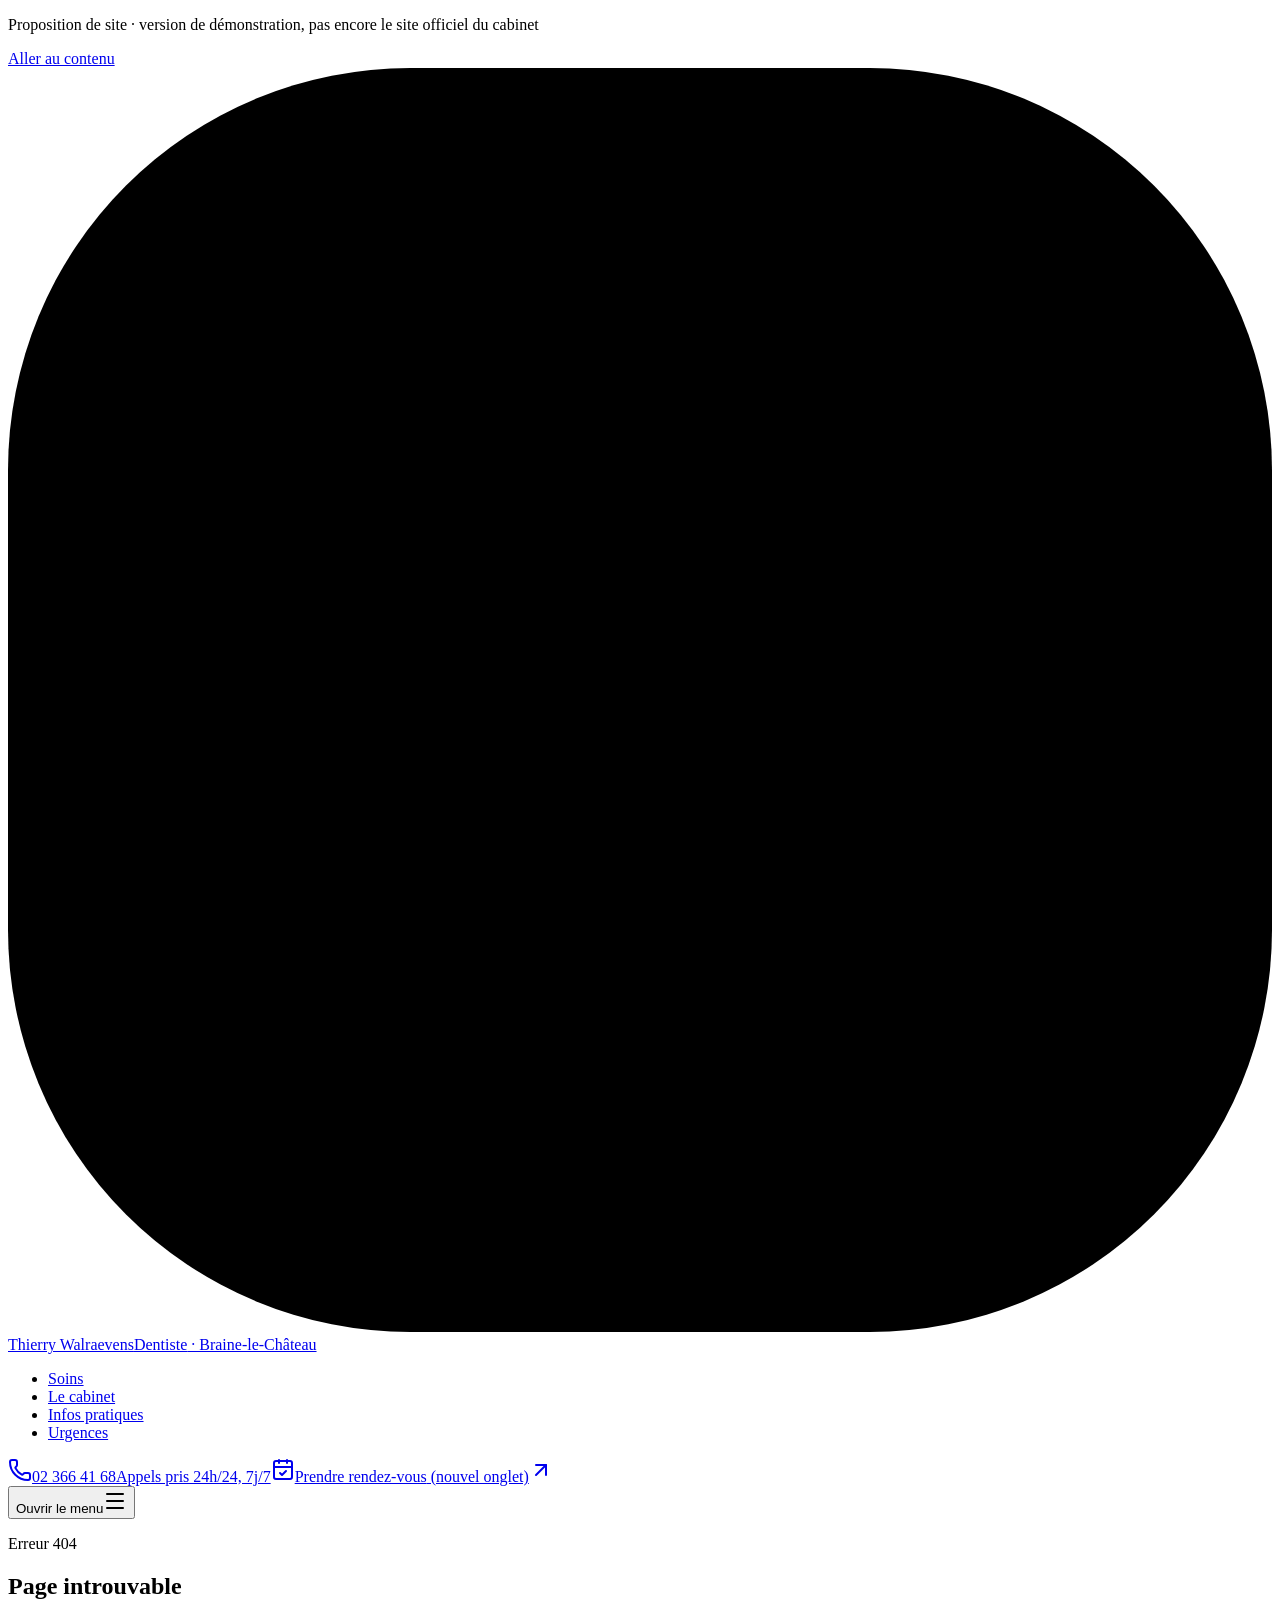
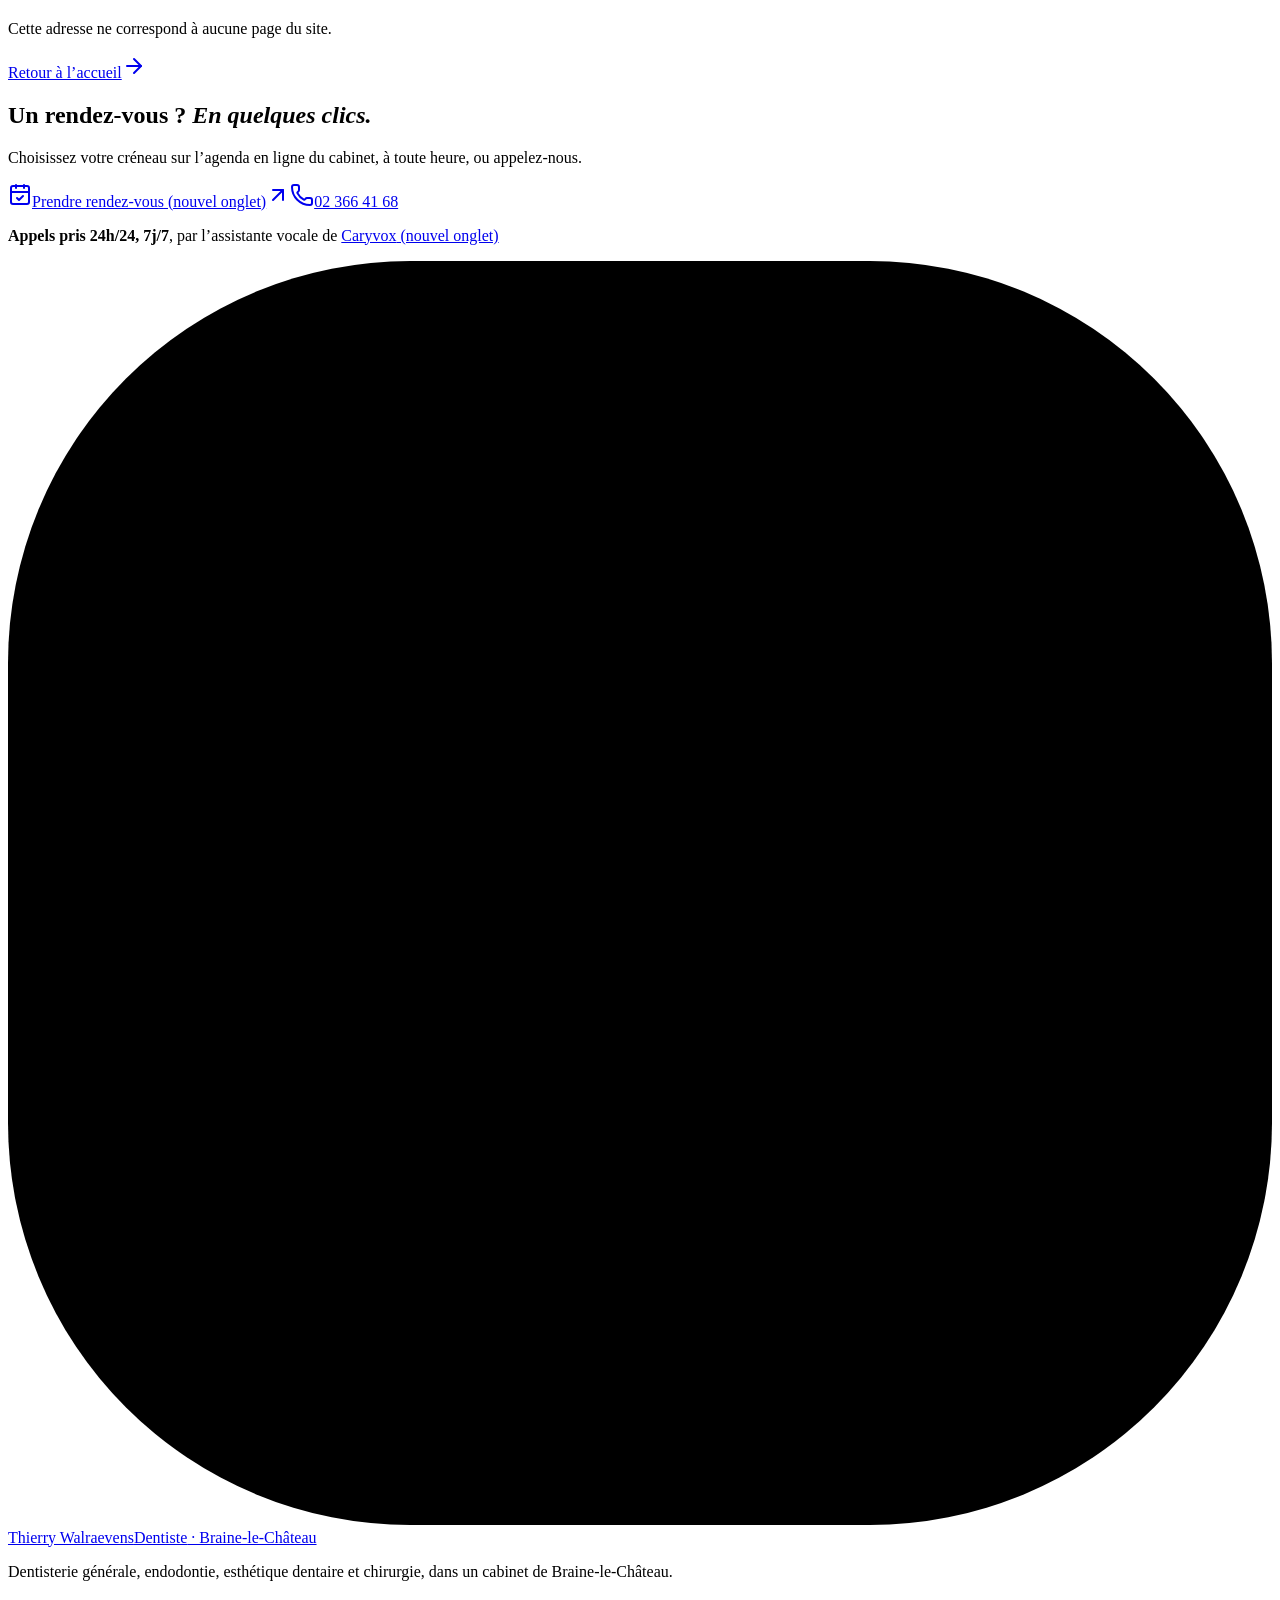
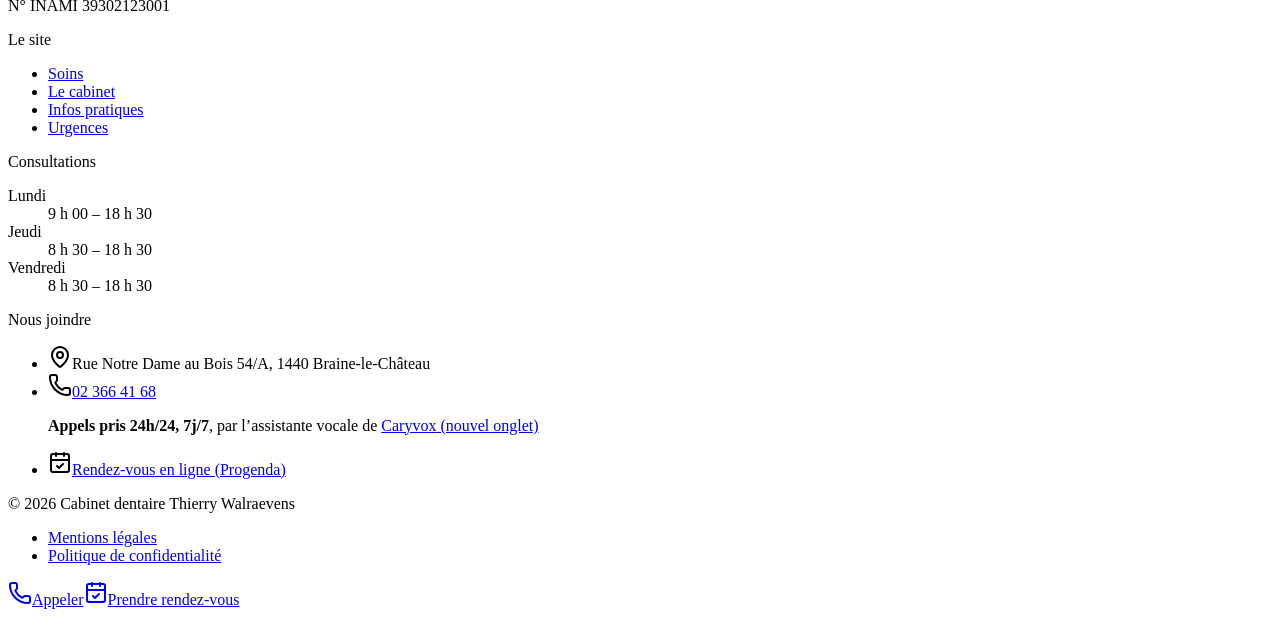
==== 404/index.html @ b87e78ef "Accueil téléphonique Caryvox : mention 24h/24 sous chaque numéro et section dédiée Co-Authored-By: C" ====
<!DOCTYPE html><!--QoHpWQJhINWLDyHt5T24a--><html lang="fr-BE" class="__variable_3b4149 __variable_a5dcdc"><head><meta charSet="utf-8"/><meta name="viewport" content="width=device-width, initial-scale=1"/><link rel="stylesheet" href="/dentiste-walraevens/_next/static/css/2fdde9901c540d8e.css" data-precedence="next"/><link rel="preload" as="script" fetchPriority="low" href="/dentiste-walraevens/_next/static/chunks/webpack-4b7eadf9d708b665.js"/><script src="/dentiste-walraevens/_next/static/chunks/4bd1b696-c023c6e3521b1417.js" async=""></script><script src="/dentiste-walraevens/_next/static/chunks/255-5cf0e35ae33d90c1.js" async=""></script><script src="/dentiste-walraevens/_next/static/chunks/main-app-78d97796293f4056.js" async=""></script><script src="/dentiste-walraevens/_next/static/chunks/690-0809685d439d04f0.js" async=""></script><script src="/dentiste-walraevens/_next/static/chunks/app/layout-92703d5945a531c9.js" async=""></script><script src="/dentiste-walraevens/_next/static/chunks/app/page-36de1363439b5743.js" async=""></script><meta name="robots" content="noindex"/><meta name="theme-color" content="#fbfaf8"/><meta name="color-scheme" content="light"/><title>Page introuvable | Dt. Thierry Walraevens</title><meta name="description" content="Dt. Thierry Walraevens, dentiste à Braine-le-Château : dentisterie générale, endodontie, esthétique dentaire et chirurgie. Horaires, accès et prise de rendez-vous en ligne via Progenda."/><meta name="application-name" content="Cabinet dentaire Thierry Walraevens"/><meta name="robots" content="noindex"/><link rel="canonical" href="https://titus5030.github.io/dentiste-walraevens/"/><meta name="format-detection" content="telephone=no"/><meta property="og:title" content="Dentiste à Braine-le-Château | Dt. Thierry Walraevens"/><meta property="og:description" content="Dt. Thierry Walraevens, dentiste à Braine-le-Château : dentisterie générale, endodontie, esthétique dentaire et chirurgie. Horaires, accès et prise de rendez-vous en ligne via Progenda."/><meta property="og:url" content="https://titus5030.github.io/dentiste-walraevens/"/><meta property="og:site_name" content="Cabinet dentaire Thierry Walraevens"/><meta property="og:locale" content="fr_BE"/><meta property="og:image:type" content="image/png"/><meta property="og:image:width" content="1200"/><meta property="og:image:height" content="630"/><meta property="og:image" content="https://titus5030.github.io/dentiste-walraevens/opengraph-image.png?8718f0c8caa14f47"/><meta property="og:type" content="website"/><meta name="twitter:card" content="summary_large_image"/><meta name="twitter:title" content="Dentiste à Braine-le-Château | Dt. Thierry Walraevens"/><meta name="twitter:description" content="Dt. Thierry Walraevens, dentiste à Braine-le-Château : dentisterie générale, endodontie, esthétique dentaire et chirurgie. Horaires, accès et prise de rendez-vous en ligne via Progenda."/><meta name="twitter:image:type" content="image/png"/><meta name="twitter:image:width" content="1200"/><meta name="twitter:image:height" content="630"/><meta name="twitter:image" content="https://titus5030.github.io/dentiste-walraevens/opengraph-image.png?8718f0c8caa14f47"/><link rel="icon" href="/dentiste-walraevens/icon.svg?d20a1e23008a509c" type="image/svg+xml" sizes="any"/><script src="/dentiste-walraevens/_next/static/chunks/polyfills-42372ed130431b0a.js" noModule=""></script></head><body><div hidden=""><!--$--><!--/$--></div><script type="application/ld+json">{"@context":"https://schema.org","@type":"Dentist","@id":"https://titus5030.github.io/dentiste-walraevens/#cabinet","name":"Cabinet dentaire Thierry Walraevens","description":"Dentisterie générale, endodontie, esthétique dentaire et chirurgie, dans un cabinet de Braine-le-Château.","url":"https://titus5030.github.io/dentiste-walraevens/","image":"https://titus5030.github.io/dentiste-walraevens/opengraph-image.png","telephone":"+32 2 366 41 68","address":{"@type":"PostalAddress","streetAddress":"Rue Notre Dame au Bois 54/A","postalCode":"1440","addressLocality":"Braine-le-Château","addressCountry":"BE"},"openingHoursSpecification":[{"@type":"OpeningHoursSpecification","dayOfWeek":"https://schema.org/Monday","opens":"09:00","closes":"18:30"},{"@type":"OpeningHoursSpecification","dayOfWeek":"https://schema.org/Thursday","opens":"08:30","closes":"18:30"},{"@type":"OpeningHoursSpecification","dayOfWeek":"https://schema.org/Friday","opens":"08:30","closes":"18:30"}],"knowsLanguage":["Français","Nederlands","English"],"availableService":[{"@type":"MedicalProcedure","name":"Dentisterie générale"},{"@type":"MedicalProcedure","name":"Endodontie"},{"@type":"MedicalProcedure","name":"Esthétique dentaire"},{"@type":"MedicalProcedure","name":"Chirurgie"}],"medicalSpecialty":["Dentistry","Endodontic"],"paymentAccepted":"Bancontact, Cash","currenciesAccepted":"EUR","contactPoint":{"@type":"ContactPoint","telephone":"+32 2 366 41 68","contactType":"reservations","availableLanguage":["Français","Nederlands","English"],"hoursAvailable":{"@type":"OpeningHoursSpecification","dayOfWeek":["Monday","Tuesday","Wednesday","Thursday","Friday","Saturday","Sunday"],"opens":"00:00","closes":"23:59"}},"potentialAction":{"@type":"ReserveAction","target":"https://progenda.be/calendars/walraevens-thierry-dentiste-braine-le-chateau?locale=fr","name":"Prendre rendez-vous en ligne"},"employee":{"@type":"Person","name":"Thierry Walraevens","jobTitle":"Dentiste","identifier":{"@type":"PropertyValue","propertyID":"INAMI","value":"39302123001"}}}</script><p class="bg-encre-profond px-4 py-2 text-center text-xs text-white/75">Proposition de site · version de démonstration, pas encore le site officiel du cabinet</p><header class="sticky top-0 z-40 transition-[background-color,border-color] duration-300 border-b border-transparent bg-papier"><a href="#contenu" class="sr-only z-50 rounded-full bg-encre px-4 py-2 text-white focus:not-sr-only focus:absolute focus:top-3 focus:left-3">Aller au contenu</a><div class="conteneur flex h-20 items-center justify-between gap-6"><a aria-label="Dentiste Thierry Walraevens, accueil" class="rounded-xl" href="/dentiste-walraevens/"><span class="flex items-center gap-3"><svg viewBox="0 0 44 44" aria-hidden="true" class="size-11 shrink-0"><rect width="44" height="44" rx="14" class="fill-encre"></rect><path d="M15.2 12.5c2.3-1 4.4-.2 6.8.6 2.4-.8 4.5-1.6 6.8-.6 3.2 1.4 3.9 5.4 2.7 9.2-.9 2.8-1.4 5.3-1.8 8-.3 2-2.7 2.3-3.3.3l-1.6-5.1c-.5-1.6-2.9-1.6-3.4 0l-1.6 5.1c-.6 2-3 1.7-3.3-.3-.4-2.7-.9-5.2-1.8-8-1.2-3.8-.5-7.8 2.5-9.2Z" fill="none" stroke-width="1.7" stroke-linejoin="round" class="stroke-white"></path><circle cx="31.5" cy="12.5" r="2.4" class="fill-corail"></circle></svg><span class="flex flex-col leading-none"><span class="font-serif text-[1.375rem] text-encre">Thierry Walraevens</span><span class="mt-1 text-[0.6875rem] font-semibold tracking-[0.18em] uppercase text-gris">Dentiste<span class="hidden sm:inline"> · Braine-le-Château</span></span></span></span></a><nav aria-label="Navigation principale" class="hidden lg:block"><ul class="flex items-center gap-1"><li><a class="relative rounded-full px-4 py-2 text-[0.9375rem] font-medium text-gris transition-colors hover:text-encre aria-[current=page]:text-encre" href="/dentiste-walraevens/soins/">Soins</a></li><li><a class="relative rounded-full px-4 py-2 text-[0.9375rem] font-medium text-gris transition-colors hover:text-encre aria-[current=page]:text-encre" href="/dentiste-walraevens/le-cabinet/">Le cabinet</a></li><li><a class="relative rounded-full px-4 py-2 text-[0.9375rem] font-medium text-gris transition-colors hover:text-encre aria-[current=page]:text-encre" href="/dentiste-walraevens/infos-pratiques/">Infos pratiques</a></li><li><a class="relative rounded-full px-4 py-2 text-[0.9375rem] font-medium text-gris transition-colors hover:text-encre aria-[current=page]:text-encre" href="/dentiste-walraevens/urgences/">Urgences</a></li></ul></nav><div class="hidden items-center gap-2 lg:flex"><a href="tel:+3223664168" class="flex min-h-11 items-center gap-2.5 rounded-full px-3 text-encre transition-colors hover:text-corail-fonce"><svg xmlns="http://www.w3.org/2000/svg" width="24" height="24" viewBox="0 0 24 24" fill="none" stroke="currentColor" stroke-width="2" stroke-linecap="round" stroke-linejoin="round" class="lucide lucide-phone size-4 text-corail-fonce" aria-hidden="true"><path d="M13.832 16.568a1 1 0 0 0 1.213-.303l.355-.465A2 2 0 0 1 17 15h3a2 2 0 0 1 2 2v3a2 2 0 0 1-2 2A18 18 0 0 1 2 4a2 2 0 0 1 2-2h3a2 2 0 0 1 2 2v3a2 2 0 0 1-.8 1.6l-.468.351a1 1 0 0 0-.292 1.233 14 14 0 0 0 6.392 6.384"></path></svg><span class="flex flex-col leading-tight"><span class="text-[0.9375rem] font-semibold">02 366 41 68</span><span class="text-xs text-gris">Appels pris 24h/24, 7j/7</span></span></a><a href="https://progenda.be/calendars/walraevens-thierry-dentiste-braine-le-chateau?locale=fr" class="group inline-flex min-h-12 cursor-pointer items-center justify-center gap-2.5 rounded-full px-6 py-3 text-[0.9375rem] font-semibold leading-none transition-[background-color,color,box-shadow,transform] duration-200 ease-doux active:translate-y-px bg-encre text-white hover:bg-encre-douce shadow-[0_10px_24px_-10px_rgb(31_42_68/0.55)] !min-h-11 !px-5" target="_blank" rel="noopener"><svg xmlns="http://www.w3.org/2000/svg" width="24" height="24" viewBox="0 0 24 24" fill="none" stroke="currentColor" stroke-width="2" stroke-linecap="round" stroke-linejoin="round" class="lucide lucide-calendar-check size-4" aria-hidden="true"><path d="M8 2v3"></path><path d="M16 2v3"></path><rect x="3" y="3" width="18" height="18" rx="2"></rect><path d="M3 9h18"></path><path d="m9 15 2 2 4-4"></path></svg>Prendre rendez-vous<span class="sr-only"> (nouvel onglet)</span><svg xmlns="http://www.w3.org/2000/svg" width="24" height="24" viewBox="0 0 24 24" fill="none" stroke="currentColor" stroke-width="2" stroke-linecap="round" stroke-linejoin="round" class="lucide lucide-arrow-up-right size-4 transition-transform duration-200 group-hover:-translate-y-0.5 group-hover:translate-x-0.5" aria-hidden="true"><path d="M7 7h10v10"></path><path d="M7 17 17 7"></path></svg></a></div><button type="button" aria-expanded="false" aria-controls="menu-mobile" class="-mr-2 flex size-12 cursor-pointer items-center justify-center rounded-full text-encre transition-colors hover:bg-lin lg:hidden"><span class="sr-only">Ouvrir le menu</span><svg xmlns="http://www.w3.org/2000/svg" width="24" height="24" viewBox="0 0 24 24" fill="none" stroke="currentColor" stroke-width="2" stroke-linecap="round" stroke-linejoin="round" class="lucide lucide-menu size-6" aria-hidden="true"><path d="M4 5h16"></path><path d="M4 12h16"></path><path d="M4 19h16"></path></svg></button></div><div id="menu-mobile" hidden="" class="h-[calc(100dvh-5rem)] overflow-y-auto border-t border-filet bg-papier lg:hidden"><nav aria-label="Navigation mobile" class="conteneur flex flex-col py-6"><ul class="divide-y divide-filet"><li><a class="flex min-h-14 items-center font-serif text-[1.75rem] text-encre aria-[current=page]:text-corail-fonce" href="/dentiste-walraevens/">Accueil</a></li><li><a class="flex min-h-14 items-center font-serif text-[1.75rem] text-encre aria-[current=page]:text-corail-fonce" href="/dentiste-walraevens/soins/">Soins</a></li><li><a class="flex min-h-14 items-center font-serif text-[1.75rem] text-encre aria-[current=page]:text-corail-fonce" href="/dentiste-walraevens/le-cabinet/">Le cabinet</a></li><li><a class="flex min-h-14 items-center font-serif text-[1.75rem] text-encre aria-[current=page]:text-corail-fonce" href="/dentiste-walraevens/infos-pratiques/">Infos pratiques</a></li><li><a class="flex min-h-14 items-center font-serif text-[1.75rem] text-encre aria-[current=page]:text-corail-fonce" href="/dentiste-walraevens/urgences/">Urgences</a></li></ul><div class="mt-8 grid gap-3"><a href="https://progenda.be/calendars/walraevens-thierry-dentiste-braine-le-chateau?locale=fr" class="group inline-flex min-h-12 cursor-pointer items-center justify-center gap-2.5 rounded-full px-6 py-3 text-[0.9375rem] font-semibold leading-none transition-[background-color,color,box-shadow,transform] duration-200 ease-doux active:translate-y-px bg-corail text-encre-profond hover:bg-[#ef8672] shadow-[0_10px_24px_-10px_rgb(232_112_90/0.7)] " target="_blank" rel="noopener"><svg xmlns="http://www.w3.org/2000/svg" width="24" height="24" viewBox="0 0 24 24" fill="none" stroke="currentColor" stroke-width="2" stroke-linecap="round" stroke-linejoin="round" class="lucide lucide-calendar-check size-4" aria-hidden="true"><path d="M8 2v3"></path><path d="M16 2v3"></path><rect x="3" y="3" width="18" height="18" rx="2"></rect><path d="M3 9h18"></path><path d="m9 15 2 2 4-4"></path></svg>Prendre rendez-vous<span class="sr-only"> (nouvel onglet)</span><svg xmlns="http://www.w3.org/2000/svg" width="24" height="24" viewBox="0 0 24 24" fill="none" stroke="currentColor" stroke-width="2" stroke-linecap="round" stroke-linejoin="round" class="lucide lucide-arrow-up-right size-4 transition-transform duration-200 group-hover:-translate-y-0.5 group-hover:translate-x-0.5" aria-hidden="true"><path d="M7 7h10v10"></path><path d="M7 17 17 7"></path></svg></a><a href="tel:+3223664168" class="group inline-flex min-h-12 cursor-pointer items-center justify-center gap-2.5 rounded-full px-6 py-3 text-[0.9375rem] font-semibold leading-none transition-[background-color,color,box-shadow,transform] duration-200 ease-doux active:translate-y-px bg-white text-encre ring-1 ring-filet hover:ring-encre/30 "><svg xmlns="http://www.w3.org/2000/svg" width="24" height="24" viewBox="0 0 24 24" fill="none" stroke="currentColor" stroke-width="2" stroke-linecap="round" stroke-linejoin="round" class="lucide lucide-phone size-4" aria-hidden="true"><path d="M13.832 16.568a1 1 0 0 0 1.213-.303l.355-.465A2 2 0 0 1 17 15h3a2 2 0 0 1 2 2v3a2 2 0 0 1-2 2A18 18 0 0 1 2 4a2 2 0 0 1 2-2h3a2 2 0 0 1 2 2v3a2 2 0 0 1-.8 1.6l-.468.351a1 1 0 0 0-.292 1.233 14 14 0 0 0 6.392 6.384"></path></svg>02 366 41 68</a><p class="flex items-start gap-2 text-sm leading-snug text-gris mt-1 justify-center text-center"><span aria-hidden="true" class="relative mt-1.5 flex size-2 shrink-0"><span class="absolute inline-flex h-full w-full rounded-full bg-corail/60 motion-safe:animate-ping"></span><span class="relative inline-flex size-2 rounded-full bg-corail"></span></span><span><strong class="font-semibold text-encre">Appels pris 24h/24, 7j/7</strong>, par<!-- --> <!-- -->l’assistante vocale de <a href="https://caryvox.ai" target="_blank" rel="noopener" class="font-semibold underline decoration-2 underline-offset-4 text-encre decoration-corail/50 hover:decoration-corail">Caryvox<span class="sr-only"> (nouvel onglet)</span></a></span></p></div></nav></div></header><main id="contenu" tabindex="-1" class="outline-none"><section class="relative isolate overflow-hidden border-b border-filet"><div aria-hidden="true" class="absolute -top-48 right-[-8%] -z-10 size-[34rem] rounded-full bg-[radial-gradient(circle,rgb(242_215_201/0.9),transparent_65%)]"></div><div class="conteneur pt-8 pb-16 sm:pt-10 sm:pb-24"><p class="surtitre">Erreur 404</p><h1 class="mt-4 max-w-4xl text-[3rem] leading-[1] sm:text-7xl lg:text-[5.5rem]">Page introuvable</h1><p class="mt-6 max-w-2xl text-lg text-gris sm:text-xl">Cette adresse ne correspond à aucune page du site.</p><div class="mt-10"><a class="group inline-flex min-h-12 cursor-pointer items-center justify-center gap-2.5 rounded-full px-6 py-3 text-[0.9375rem] font-semibold leading-none transition-[background-color,color,box-shadow,transform] duration-200 ease-doux active:translate-y-px bg-encre text-white hover:bg-encre-douce shadow-[0_10px_24px_-10px_rgb(31_42_68/0.55)] " href="/dentiste-walraevens/">Retour à l’accueil<svg xmlns="http://www.w3.org/2000/svg" width="24" height="24" viewBox="0 0 24 24" fill="none" stroke="currentColor" stroke-width="2" stroke-linecap="round" stroke-linejoin="round" class="lucide lucide-arrow-right size-4 transition-transform duration-200 group-hover:translate-x-1" aria-hidden="true"><path d="M5 12h14"></path><path d="m12 5 7 7-7 7"></path></svg></a></div></div></section><!--$--><!--/$--></main><section aria-labelledby="titre-rdv" class="conteneur py-20 sm:py-24"><div class="relative isolate overflow-hidden rounded-[var(--radius-grand)] bg-encre px-6 py-14 text-white sm:px-14 sm:py-16 lg:px-20"><div aria-hidden="true" class="absolute -top-24 -right-24 -z-10 size-[26rem] rounded-full bg-[radial-gradient(circle,rgb(232_112_90/0.45),transparent_65%)]"></div><div class="flex flex-col gap-10 lg:flex-row lg:items-center lg:justify-between"><div class="max-w-2xl"><h2 id="titre-rdv" class="text-[2.5rem] leading-[1.05] !text-white sm:text-[3.25rem]">Un rendez-vous ? <em class="text-peche">En quelques clics.</em></h2><p class="mt-4 text-lg text-white/70">Choisissez votre créneau sur l’agenda en ligne du cabinet, à toute heure, ou appelez-nous.</p></div><div class="lg:shrink-0"><div class="flex flex-col gap-3 sm:flex-row"><a href="https://progenda.be/calendars/walraevens-thierry-dentiste-braine-le-chateau?locale=fr" class="group inline-flex min-h-12 cursor-pointer items-center justify-center gap-2.5 rounded-full px-6 py-3 text-[0.9375rem] font-semibold leading-none transition-[background-color,color,box-shadow,transform] duration-200 ease-doux active:translate-y-px bg-corail text-encre-profond hover:bg-[#ef8672] shadow-[0_10px_24px_-10px_rgb(232_112_90/0.7)] " target="_blank" rel="noopener"><svg xmlns="http://www.w3.org/2000/svg" width="24" height="24" viewBox="0 0 24 24" fill="none" stroke="currentColor" stroke-width="2" stroke-linecap="round" stroke-linejoin="round" class="lucide lucide-calendar-check size-4" aria-hidden="true"><path d="M8 2v3"></path><path d="M16 2v3"></path><rect x="3" y="3" width="18" height="18" rx="2"></rect><path d="M3 9h18"></path><path d="m9 15 2 2 4-4"></path></svg>Prendre rendez-vous<span class="sr-only"> (nouvel onglet)</span><svg xmlns="http://www.w3.org/2000/svg" width="24" height="24" viewBox="0 0 24 24" fill="none" stroke="currentColor" stroke-width="2" stroke-linecap="round" stroke-linejoin="round" class="lucide lucide-arrow-up-right size-4 transition-transform duration-200 group-hover:-translate-y-0.5 group-hover:translate-x-0.5" aria-hidden="true"><path d="M7 7h10v10"></path><path d="M7 17 17 7"></path></svg></a><a href="tel:+3223664168" class="group inline-flex min-h-12 cursor-pointer items-center justify-center gap-2.5 rounded-full px-6 py-3 text-[0.9375rem] font-semibold leading-none transition-[background-color,color,box-shadow,transform] duration-200 ease-doux active:translate-y-px text-white ring-1 ring-white/30 hover:bg-white/10 hover:ring-white/60 "><svg xmlns="http://www.w3.org/2000/svg" width="24" height="24" viewBox="0 0 24 24" fill="none" stroke="currentColor" stroke-width="2" stroke-linecap="round" stroke-linejoin="round" class="lucide lucide-phone size-4" aria-hidden="true"><path d="M13.832 16.568a1 1 0 0 0 1.213-.303l.355-.465A2 2 0 0 1 17 15h3a2 2 0 0 1 2 2v3a2 2 0 0 1-2 2A18 18 0 0 1 2 4a2 2 0 0 1 2-2h3a2 2 0 0 1 2 2v3a2 2 0 0 1-.8 1.6l-.468.351a1 1 0 0 0-.292 1.233 14 14 0 0 0 6.392 6.384"></path></svg>02 366 41 68</a></div><p class="flex items-start gap-2 text-sm leading-snug text-white/70 mt-4 max-w-sm"><span aria-hidden="true" class="relative mt-1.5 flex size-2 shrink-0"><span class="absolute inline-flex h-full w-full rounded-full bg-corail/60 motion-safe:animate-ping"></span><span class="relative inline-flex size-2 rounded-full bg-corail"></span></span><span><strong class="font-semibold text-white">Appels pris 24h/24, 7j/7</strong>, par<!-- --> <!-- -->l’assistante vocale de <a href="https://caryvox.ai" target="_blank" rel="noopener" class="font-semibold underline decoration-2 underline-offset-4 text-white decoration-corail/60 hover:decoration-corail">Caryvox<span class="sr-only"> (nouvel onglet)</span></a></span></p></div></div></div></section><footer class="bg-encre-profond pb-28 text-white/70 lg:pb-0"><div class="conteneur grid gap-12 py-16 sm:grid-cols-2 lg:grid-cols-12 lg:py-20"><div class="lg:col-span-4"><a aria-label="Accueil" class="inline-block rounded-xl" href="/dentiste-walraevens/"><span class="flex items-center gap-3"><svg viewBox="0 0 44 44" aria-hidden="true" class="size-11 shrink-0"><rect width="44" height="44" rx="14" class="fill-white/10"></rect><path d="M15.2 12.5c2.3-1 4.4-.2 6.8.6 2.4-.8 4.5-1.6 6.8-.6 3.2 1.4 3.9 5.4 2.7 9.2-.9 2.8-1.4 5.3-1.8 8-.3 2-2.7 2.3-3.3.3l-1.6-5.1c-.5-1.6-2.9-1.6-3.4 0l-1.6 5.1c-.6 2-3 1.7-3.3-.3-.4-2.7-.9-5.2-1.8-8-1.2-3.8-.5-7.8 2.5-9.2Z" fill="none" stroke-width="1.7" stroke-linejoin="round" class="stroke-white"></path><circle cx="31.5" cy="12.5" r="2.4" class="fill-corail"></circle></svg><span class="flex flex-col leading-none"><span class="font-serif text-[1.375rem] text-white">Thierry Walraevens</span><span class="mt-1 text-[0.6875rem] font-semibold tracking-[0.18em] uppercase text-peche">Dentiste<span class="hidden sm:inline"> · Braine-le-Château</span></span></span></span></a><p class="mt-6 max-w-sm text-[0.9375rem] leading-relaxed">Dentisterie générale, endodontie, esthétique dentaire et chirurgie, dans un cabinet de Braine-le-Château.</p><p class="mt-4 text-sm text-white/50">N° INAMI <!-- -->39302123001</p></div><nav aria-label="Pied de page" class="lg:col-span-2"><p class="text-sm font-semibold tracking-[0.14em] text-white uppercase">Le site</p><ul class="mt-5 space-y-3 text-[0.9375rem]"><li><a class="transition-colors hover:text-white" href="/dentiste-walraevens/soins/">Soins</a></li><li><a class="transition-colors hover:text-white" href="/dentiste-walraevens/le-cabinet/">Le cabinet</a></li><li><a class="transition-colors hover:text-white" href="/dentiste-walraevens/infos-pratiques/">Infos pratiques</a></li><li><a class="transition-colors hover:text-white" href="/dentiste-walraevens/urgences/">Urgences</a></li></ul></nav><div class="lg:col-span-3"><p class="text-sm font-semibold tracking-[0.14em] text-white uppercase">Consultations</p><dl class="mt-5 space-y-2 text-[0.9375rem]"><div class="flex justify-between gap-4"><dt>Lundi</dt><dd class="tabular-nums text-white">9 h 00 – 18 h 30</dd></div><div class="flex justify-between gap-4"><dt>Jeudi</dt><dd class="tabular-nums text-white">8 h 30 – 18 h 30</dd></div><div class="flex justify-between gap-4"><dt>Vendredi</dt><dd class="tabular-nums text-white">8 h 30 – 18 h 30</dd></div></dl></div><div class="lg:col-span-3"><p class="text-sm font-semibold tracking-[0.14em] text-white uppercase">Nous joindre</p><ul class="mt-5 space-y-4 text-[0.9375rem]"><li class="flex gap-3"><svg xmlns="http://www.w3.org/2000/svg" width="24" height="24" viewBox="0 0 24 24" fill="none" stroke="currentColor" stroke-width="2" stroke-linecap="round" stroke-linejoin="round" class="lucide lucide-map-pin mt-1 size-4 shrink-0 text-corail" aria-hidden="true"><path d="M20 10c0 4.993-5.539 10.193-7.399 11.799a1 1 0 0 1-1.202 0C9.539 20.193 4 14.993 4 10a8 8 0 0 1 16 0"></path><circle cx="12" cy="10" r="3"></circle></svg>Rue Notre Dame au Bois 54/A, 1440 Braine-le-Château</li><li class="flex gap-3"><svg xmlns="http://www.w3.org/2000/svg" width="24" height="24" viewBox="0 0 24 24" fill="none" stroke="currentColor" stroke-width="2" stroke-linecap="round" stroke-linejoin="round" class="lucide lucide-phone mt-1 size-4 shrink-0 text-corail" aria-hidden="true"><path d="M13.832 16.568a1 1 0 0 0 1.213-.303l.355-.465A2 2 0 0 1 17 15h3a2 2 0 0 1 2 2v3a2 2 0 0 1-2 2A18 18 0 0 1 2 4a2 2 0 0 1 2-2h3a2 2 0 0 1 2 2v3a2 2 0 0 1-.8 1.6l-.468.351a1 1 0 0 0-.292 1.233 14 14 0 0 0 6.392 6.384"></path></svg><span><a href="tel:+3223664168" class="transition-colors hover:text-white">02 366 41 68</a><p class="flex items-start gap-2 text-sm leading-snug text-white/70 mt-2"><span aria-hidden="true" class="relative mt-1.5 flex size-2 shrink-0"><span class="absolute inline-flex h-full w-full rounded-full bg-corail/60 motion-safe:animate-ping"></span><span class="relative inline-flex size-2 rounded-full bg-corail"></span></span><span><strong class="font-semibold text-white">Appels pris 24h/24, 7j/7</strong>, par<!-- --> <!-- -->l’assistante vocale de <a href="https://caryvox.ai" target="_blank" rel="noopener" class="font-semibold underline decoration-2 underline-offset-4 text-white decoration-corail/60 hover:decoration-corail">Caryvox<span class="sr-only"> (nouvel onglet)</span></a></span></p></span></li><li class="flex gap-3"><svg xmlns="http://www.w3.org/2000/svg" width="24" height="24" viewBox="0 0 24 24" fill="none" stroke="currentColor" stroke-width="2" stroke-linecap="round" stroke-linejoin="round" class="lucide lucide-calendar-check mt-1 size-4 shrink-0 text-corail" aria-hidden="true"><path d="M8 2v3"></path><path d="M16 2v3"></path><rect x="3" y="3" width="18" height="18" rx="2"></rect><path d="M3 9h18"></path><path d="m9 15 2 2 4-4"></path></svg><a href="https://progenda.be/calendars/walraevens-thierry-dentiste-braine-le-chateau?locale=fr" target="_blank" rel="noopener" class="transition-colors hover:text-white">Rendez-vous en ligne (Progenda)</a></li></ul></div></div><div class="border-t border-white/10"><div class="conteneur flex flex-col gap-4 py-6 text-sm text-white/50 sm:flex-row sm:items-center sm:justify-between"><p>© <!-- -->2026<!-- --> <!-- -->Cabinet dentaire Thierry Walraevens</p><ul class="flex flex-wrap gap-x-6 gap-y-2"><li><a class="transition-colors hover:text-white" href="/dentiste-walraevens/mentions-legales/">Mentions légales</a></li><li><a class="transition-colors hover:text-white" href="/dentiste-walraevens/politique-de-confidentialite/">Politique de confidentialité</a></li></ul></div></div></footer><div class="fixed inset-x-0 bottom-0 z-30 border-t border-filet bg-papier/90 px-4 pt-3 pb-[max(0.75rem,env(safe-area-inset-bottom))] backdrop-blur-xl lg:hidden"><div class="mx-auto grid max-w-md grid-cols-[auto_1fr] gap-3"><a href="tel:+3223664168" class="flex min-h-12 items-center justify-center gap-2 rounded-full bg-white px-4 text-[0.9375rem] font-semibold whitespace-nowrap text-encre ring-1 ring-filet"><svg xmlns="http://www.w3.org/2000/svg" width="24" height="24" viewBox="0 0 24 24" fill="none" stroke="currentColor" stroke-width="2" stroke-linecap="round" stroke-linejoin="round" class="lucide lucide-phone size-4 text-corail-fonce" aria-hidden="true"><path d="M13.832 16.568a1 1 0 0 0 1.213-.303l.355-.465A2 2 0 0 1 17 15h3a2 2 0 0 1 2 2v3a2 2 0 0 1-2 2A18 18 0 0 1 2 4a2 2 0 0 1 2-2h3a2 2 0 0 1 2 2v3a2 2 0 0 1-.8 1.6l-.468.351a1 1 0 0 0-.292 1.233 14 14 0 0 0 6.392 6.384"></path></svg>Appeler</a><a href="https://progenda.be/calendars/walraevens-thierry-dentiste-braine-le-chateau?locale=fr" target="_blank" rel="noopener" class="flex min-h-12 items-center justify-center gap-2 rounded-full bg-encre px-4 text-[0.9375rem] font-semibold whitespace-nowrap text-white"><svg xmlns="http://www.w3.org/2000/svg" width="24" height="24" viewBox="0 0 24 24" fill="none" stroke="currentColor" stroke-width="2" stroke-linecap="round" stroke-linejoin="round" class="lucide lucide-calendar-check size-4 text-corail" aria-hidden="true"><path d="M8 2v3"></path><path d="M16 2v3"></path><rect x="3" y="3" width="18" height="18" rx="2"></rect><path d="M3 9h18"></path><path d="m9 15 2 2 4-4"></path></svg>Prendre rendez-vous</a></div></div><script src="/dentiste-walraevens/_next/static/chunks/webpack-4b7eadf9d708b665.js" id="_R_" async=""></script><script>(self.__next_f=self.__next_f||[]).push([0])</script><script>self.__next_f.push([1,"1:\"$Sreact.fragment\"\n3:I[1215,[\"690\",\"static/chunks/690-0809685d439d04f0.js\",\"177\",\"static/chunks/app/layout-92703d5945a531c9.js\"],\"EnTete\"]\n4:I[9766,[],\"\"]\n5:I[8924,[],\"\"]\ne:I[7150,[],\"\"]\n:HL[\"/dentiste-walraevens/_next/static/css/2fdde9901c540d8e.css\",\"style\"]\n2:T803,"])</script><script>self.__next_f.push([1,"{\"@context\":\"https://schema.org\",\"@type\":\"Dentist\",\"@id\":\"https://titus5030.github.io/dentiste-walraevens/#cabinet\",\"name\":\"Cabinet dentaire Thierry Walraevens\",\"description\":\"Dentisterie générale, endodontie, esthétique dentaire et chirurgie, dans un cabinet de Braine-le-Château.\",\"url\":\"https://titus5030.github.io/dentiste-walraevens/\",\"image\":\"https://titus5030.github.io/dentiste-walraevens/opengraph-image.png\",\"telephone\":\"+32 2 366 41 68\",\"address\":{\"@type\":\"PostalAddress\",\"streetAddress\":\"Rue Notre Dame au Bois 54/A\",\"postalCode\":\"1440\",\"addressLocality\":\"Braine-le-Château\",\"addressCountry\":\"BE\"},\"openingHoursSpecification\":[{\"@type\":\"OpeningHoursSpecification\",\"dayOfWeek\":\"https://schema.org/Monday\",\"opens\":\"09:00\",\"closes\":\"18:30\"},{\"@type\":\"OpeningHoursSpecification\",\"dayOfWeek\":\"https://schema.org/Thursday\",\"opens\":\"08:30\",\"closes\":\"18:30\"},{\"@type\":\"OpeningHoursSpecification\",\"dayOfWeek\":\"https://schema.org/Friday\",\"opens\":\"08:30\",\"closes\":\"18:30\"}],\"knowsLanguage\":[\"Français\",\"Nederlands\",\"English\"],\"availableService\":[{\"@type\":\"MedicalProcedure\",\"name\":\"Dentisterie générale\"},{\"@type\":\"MedicalProcedure\",\"name\":\"Endodontie\"},{\"@type\":\"MedicalProcedure\",\"name\":\"Esthétique dentaire\"},{\"@type\":\"MedicalProcedure\",\"name\":\"Chirurgie\"}],\"medicalSpecialty\":[\"Dentistry\",\"Endodontic\"],\"paymentAccepted\":\"Bancontact, Cash\",\"currenciesAccepted\":\"EUR\",\"contactPoint\":{\"@type\":\"ContactPoint\",\"telephone\":\"+32 2 366 41 68\",\"contactType\":\"reservations\",\"availableLanguage\":[\"Français\",\"Nederlands\",\"English\"],\"hoursAvailable\":{\"@type\":\"OpeningHoursSpecification\",\"dayOfWeek\":[\"Monday\",\"Tuesday\",\"Wednesday\",\"Thursday\",\"Friday\",\"Saturday\",\"Sunday\"],\"opens\":\"00:00\",\"closes\":\"23:59\"}},\"potentialAction\":{\"@type\":\"ReserveAction\",\"target\":\"https://progenda.be/calendars/walraevens-thierry-dentiste-braine-le-chateau?locale=fr\",\"name\":\"Prendre rendez-vous en ligne\"},\"employee\":{\"@type\":\"Person\",\"name\":\"Thierry Walraevens\",\"jobTitle\":\"Dentiste\",\"identifier\":{\"@type\":\"PropertyValue\",\"propertyID\":\"INAMI\",\"value\":\"39302123001\"}}}"])</script><script>self.__next_f.push([1,"0:{\"P\":null,\"b\":\"QoHpWQJhINWLDyHt5T24a\",\"p\":\"/dentiste-walraevens\",\"c\":[\"\",\"_not-found\",\"\"],\"i\":false,\"f\":[[[\"\",{\"children\":[\"/_not-found\",{\"children\":[\"__PAGE__\",{}]}]},\"$undefined\",\"$undefined\",true],[\"\",[\"$\",\"$1\",\"c\",{\"children\":[[[\"$\",\"link\",\"0\",{\"rel\":\"stylesheet\",\"href\":\"/dentiste-walraevens/_next/static/css/2fdde9901c540d8e.css\",\"precedence\":\"next\",\"crossOrigin\":\"$undefined\",\"nonce\":\"$undefined\"}]],[\"$\",\"html\",null,{\"lang\":\"fr-BE\",\"className\":\"__variable_3b4149 __variable_a5dcdc\",\"children\":[\"$\",\"body\",null,{\"children\":[[\"$\",\"script\",null,{\"type\":\"application/ld+json\",\"dangerouslySetInnerHTML\":{\"__html\":\"$2\"}}],[\"$\",\"p\",null,{\"className\":\"bg-encre-profond px-4 py-2 text-center text-xs text-white/75\",\"children\":\"Proposition de site · version de démonstration, pas encore le site officiel du cabinet\"}],[\"$\",\"$L3\",null,{}],[\"$\",\"main\",null,{\"id\":\"contenu\",\"tabIndex\":-1,\"className\":\"outline-none\",\"children\":[\"$\",\"$L4\",null,{\"parallelRouterKey\":\"children\",\"error\":\"$undefined\",\"errorStyles\":\"$undefined\",\"errorScripts\":\"$undefined\",\"template\":[\"$\",\"$L5\",null,{}],\"templateStyles\":\"$undefined\",\"templateScripts\":\"$undefined\",\"notFound\":[[\"$\",\"section\",null,{\"className\":\"relative isolate overflow-hidden border-b border-filet\",\"children\":[[\"$\",\"div\",null,{\"aria-hidden\":true,\"className\":\"absolute -top-48 right-[-8%] -z-10 size-[34rem] rounded-full bg-[radial-gradient(circle,rgb(242_215_201/0.9),transparent_65%)]\"}],[\"$\",\"div\",null,{\"className\":\"conteneur pt-8 pb-16 sm:pt-10 sm:pb-24\",\"children\":[\"$undefined\",[\"$\",\"p\",null,{\"className\":\"surtitre\",\"children\":\"Erreur 404\"}],[\"$\",\"h1\",null,{\"className\":\"mt-4 max-w-4xl text-[3rem] leading-[1] sm:text-7xl lg:text-[5.5rem]\",\"children\":\"Page introuvable\"}],\"$L6\",\"$L7\"]}]]}],[]],\"forbidden\":\"$undefined\",\"unauthorized\":\"$undefined\"}]}],\"$L8\",\"$L9\",\"$La\"]}]}]]}],{\"children\":[\"/_not-found\",\"$Lb\",{\"children\":[\"__PAGE__\",\"$Lc\",{},null,false]},null,false]},null,false],\"$Ld\",false]],\"m\":\"$undefined\",\"G\":[\"$e\",[]],\"s\":false,\"S\":true}\n"])</script><script>self.__next_f.push([1,"f:I[2619,[\"690\",\"static/chunks/690-0809685d439d04f0.js\",\"974\",\"static/chunks/app/page-36de1363439b5743.js\"],\"\"]\n10:I[3352,[\"690\",\"static/chunks/690-0809685d439d04f0.js\",\"974\",\"static/chunks/app/page-36de1363439b5743.js\"],\"default\"]\n14:I[4431,[],\"OutletBoundary\"]\n16:I[5278,[],\"AsyncMetadataOutlet\"]\n18:I[4431,[],\"ViewportBoundary\"]\n1a:I[4431,[],\"MetadataBoundary\"]\n1b:\"$Sreact.suspense\"\n6:[\"$\",\"p\",null,{\"className\":\"mt-6 max-w-2xl text-lg text-gris sm:text-xl\",\"children\":\"Cette adresse ne correspond à aucune page du site.\"}]\n"])</script><script>self.__next_f.push([1,"7:[\"$\",\"div\",null,{\"className\":\"mt-10\",\"children\":[\"$\",\"$Lf\",null,{\"href\":\"/\",\"className\":\"group inline-flex min-h-12 cursor-pointer items-center justify-center gap-2.5 rounded-full px-6 py-3 text-[0.9375rem] font-semibold leading-none transition-[background-color,color,box-shadow,transform] duration-200 ease-doux active:translate-y-px bg-encre text-white hover:bg-encre-douce shadow-[0_10px_24px_-10px_rgb(31_42_68/0.55)] \",\"children\":[null,\"Retour à l’accueil\",[\"$\",\"$L10\",null,{\"ref\":\"$undefined\",\"icon\":{\"name\":\"arrow-right\",\"size\":24,\"node\":[[\"path\",{\"d\":\"M5 12h14\",\"key\":\"1ays0h\"}],[\"path\",{\"d\":\"m12 5 7 7-7 7\",\"key\":\"xquz4c\"}]]},\"className\":\"size-4 transition-transform duration-200 group-hover:translate-x-1\",\"aria-hidden\":true}]]}]}]\n"])</script><script>self.__next_f.push([1,"8:[\"$\",\"section\",null,{\"aria-labelledby\":\"titre-rdv\",\"className\":\"conteneur py-20 sm:py-24\",\"children\":[\"$\",\"div\",null,{\"className\":\"relative isolate overflow-hidden rounded-[var(--radius-grand)] bg-encre px-6 py-14 text-white sm:px-14 sm:py-16 lg:px-20\",\"children\":[[\"$\",\"div\",null,{\"aria-hidden\":true,\"className\":\"absolute -top-24 -right-24 -z-10 size-[26rem] rounded-full bg-[radial-gradient(circle,rgb(232_112_90/0.45),transparent_65%)]\"}],[\"$\",\"div\",null,{\"className\":\"flex flex-col gap-10 lg:flex-row lg:items-center lg:justify-between\",\"children\":[[\"$\",\"div\",null,{\"className\":\"max-w-2xl\",\"children\":[[\"$\",\"h2\",null,{\"id\":\"titre-rdv\",\"className\":\"text-[2.5rem] leading-[1.05] !text-white sm:text-[3.25rem]\",\"children\":[\"Un rendez-vous ? \",[\"$\",\"em\",null,{\"className\":\"text-peche\",\"children\":\"En quelques clics.\"}]]}],[\"$\",\"p\",null,{\"className\":\"mt-4 text-lg text-white/70\",\"children\":\"Choisissez votre créneau sur l’agenda en ligne du cabinet, à toute heure, ou appelez-nous.\"}]]}],[\"$\",\"div\",null,{\"className\":\"lg:shrink-0\",\"children\":[[\"$\",\"div\",null,{\"className\":\"flex flex-col gap-3 sm:flex-row\",\"children\":[[\"$\",\"a\",null,{\"href\":\"https://progenda.be/calendars/walraevens-thierry-dentiste-braine-le-chateau?locale=fr\",\"className\":\"group inline-flex min-h-12 cursor-pointer items-center justify-center gap-2.5 rounded-full px-6 py-3 text-[0.9375rem] font-semibold leading-none transition-[background-color,color,box-shadow,transform] duration-200 ease-doux active:translate-y-px bg-corail text-encre-profond hover:bg-[#ef8672] shadow-[0_10px_24px_-10px_rgb(232_112_90/0.7)] \",\"target\":\"_blank\",\"rel\":\"noopener\",\"children\":[[\"$\",\"$L10\",null,{\"ref\":\"$undefined\",\"icon\":{\"name\":\"calendar-check\",\"size\":24,\"node\":[[\"path\",{\"d\":\"M8 2v3\",\"key\":\"1ioesn\"}],[\"path\",{\"d\":\"M16 2v3\",\"key\":\"otl347\"}],[\"rect\",{\"x\":\"3\",\"y\":\"3\",\"width\":\"18\",\"height\":\"18\",\"rx\":\"2\",\"key\":\"h1oib\"}],[\"path\",{\"d\":\"M3 9h18\",\"key\":\"1pudct\"}],[\"path\",{\"d\":\"m9 15 2 2 4-4\",\"key\":\"1grp1n\"}]]},\"className\":\"size-4\",\"aria-hidden\":true}],\"Prendre rendez-vous\",[\"$\",\"span\",null,{\"className\":\"sr-only\",\"children\":\" (nouvel onglet)\"}],[\"$\",\"$L10\",null,{\"ref\":\"$undefined\",\"icon\":{\"name\":\"arrow-up-right\",\"size\":24,\"node\":[[\"path\",{\"d\":\"M7 7h10v10\",\"key\":\"1tivn9\"}],[\"path\",{\"d\":\"M7 17 17 7\",\"key\":\"1vkiza\"}]]},\"className\":\"size-4 transition-transform duration-200 group-hover:-translate-y-0.5 group-hover:translate-x-0.5\",\"aria-hidden\":true}]]}],[\"$\",\"a\",null,{\"href\":\"tel:+3223664168\",\"className\":\"group inline-flex min-h-12 cursor-pointer items-center justify-center gap-2.5 rounded-full px-6 py-3 text-[0.9375rem] font-semibold leading-none transition-[background-color,color,box-shadow,transform] duration-200 ease-doux active:translate-y-px text-white ring-1 ring-white/30 hover:bg-white/10 hover:ring-white/60 \",\"children\":[[\"$\",\"$L10\",null,{\"ref\":\"$undefined\",\"icon\":{\"name\":\"phone\",\"size\":24,\"node\":[[\"path\",{\"d\":\"M13.832 16.568a1 1 0 0 0 1.213-.303l.355-.465A2 2 0 0 1 17 15h3a2 2 0 0 1 2 2v3a2 2 0 0 1-2 2A18 18 0 0 1 2 4a2 2 0 0 1 2-2h3a2 2 0 0 1 2 2v3a2 2 0 0 1-.8 1.6l-.468.351a1 1 0 0 0-.292 1.233 14 14 0 0 0 6.392 6.384\",\"key\":\"9njp5v\"}]]},\"className\":\"size-4\",\"aria-hidden\":true}],\"02 366 41 68\",false,null]}]]}],[\"$\",\"p\",null,{\"className\":\"flex items-start gap-2 text-sm leading-snug text-white/70 mt-4 max-w-sm\",\"children\":[[\"$\",\"span\",null,{\"aria-hidden\":true,\"className\":\"relative mt-1.5 flex size-2 shrink-0\",\"children\":[[\"$\",\"span\",null,{\"className\":\"absolute inline-flex h-full w-full rounded-full bg-corail/60 motion-safe:animate-ping\"}],[\"$\",\"span\",null,{\"className\":\"relative inline-flex size-2 rounded-full bg-corail\"}]]}],[\"$\",\"span\",null,{\"children\":[[\"$\",\"strong\",null,{\"className\":\"font-semibold text-white\",\"children\":\"Appels pris 24h/24, 7j/7\"}],\", par\",\" \",\"l’assistante vocale de \",[\"$\",\"a\",null,{\"href\":\"https://caryvox.ai\",\"target\":\"_blank\",\"rel\":\"noopener\",\"className\":\"font-semibold underline decoration-2 underline-offset-4 text-white decoration-corail/60 hover:decoration-corail\",\"children\":[\"Caryvox\",[\"$\",\"span\",null,{\"className\":\"sr-only\",\"children\":\" (nouvel onglet)\"}]]}]]}]]}]]}]]}]]}]}]\n"])</script><script>self.__next_f.push([1,"9:[\"$\",\"footer\",null,{\"className\":\"bg-encre-profond pb-28 text-white/70 lg:pb-0\",\"children\":[[\"$\",\"div\",null,{\"className\":\"conteneur grid gap-12 py-16 sm:grid-cols-2 lg:grid-cols-12 lg:py-20\",\"children\":[[\"$\",\"div\",null,{\"className\":\"lg:col-span-4\",\"children\":[[\"$\",\"$Lf\",null,{\"href\":\"/\",\"aria-label\":\"Accueil\",\"className\":\"inline-block rounded-xl\",\"children\":[\"$\",\"span\",null,{\"className\":\"flex items-center gap-3\",\"children\":[[\"$\",\"svg\",null,{\"viewBox\":\"0 0 44 44\",\"aria-hidden\":true,\"className\":\"size-11 shrink-0\",\"children\":[[\"$\",\"rect\",null,{\"width\":\"44\",\"height\":\"44\",\"rx\":\"14\",\"className\":\"fill-white/10\"}],[\"$\",\"path\",null,{\"d\":\"M15.2 12.5c2.3-1 4.4-.2 6.8.6 2.4-.8 4.5-1.6 6.8-.6 3.2 1.4 3.9 5.4 2.7 9.2-.9 2.8-1.4 5.3-1.8 8-.3 2-2.7 2.3-3.3.3l-1.6-5.1c-.5-1.6-2.9-1.6-3.4 0l-1.6 5.1c-.6 2-3 1.7-3.3-.3-.4-2.7-.9-5.2-1.8-8-1.2-3.8-.5-7.8 2.5-9.2Z\",\"fill\":\"none\",\"strokeWidth\":\"1.7\",\"strokeLinejoin\":\"round\",\"className\":\"stroke-white\"}],[\"$\",\"circle\",null,{\"cx\":\"31.5\",\"cy\":\"12.5\",\"r\":\"2.4\",\"className\":\"fill-corail\"}]]}],[\"$\",\"span\",null,{\"className\":\"flex flex-col leading-none\",\"children\":[[\"$\",\"span\",null,{\"className\":\"font-serif text-[1.375rem] text-white\",\"children\":\"Thierry Walraevens\"}],[\"$\",\"span\",null,{\"className\":\"mt-1 text-[0.6875rem] font-semibold tracking-[0.18em] uppercase text-peche\",\"children\":[\"Dentiste\",[\"$\",\"span\",null,{\"className\":\"hidden sm:inline\",\"children\":\" · Braine-le-Château\"}]]}]]}]]}]}],[\"$\",\"p\",null,{\"className\":\"mt-6 max-w-sm text-[0.9375rem] leading-relaxed\",\"children\":\"Dentisterie générale, endodontie, esthétique dentaire et chirurgie, dans un cabinet de Braine-le-Château.\"}],[\"$\",\"p\",null,{\"className\":\"mt-4 text-sm text-white/50\",\"children\":[\"N° INAMI \",\"39302123001\"]}]]}],[\"$\",\"nav\",null,{\"aria-label\":\"Pied de page\",\"className\":\"lg:col-span-2\",\"children\":[[\"$\",\"p\",null,{\"className\":\"text-sm font-semibold tracking-[0.14em] text-white uppercase\",\"children\":\"Le site\"}],[\"$\",\"ul\",null,{\"className\":\"mt-5 space-y-3 text-[0.9375rem]\",\"children\":[[\"$\",\"li\",\"/soins/\",{\"children\":[\"$\",\"$Lf\",null,{\"href\":\"/soins/\",\"className\":\"transition-colors hover:text-white\",\"children\":\"Soins\"}]}],[\"$\",\"li\",\"/le-cabinet/\",{\"children\":[\"$\",\"$Lf\",null,{\"href\":\"/le-cabinet/\",\"className\":\"transition-colors hover:text-white\",\"children\":\"Le cabinet\"}]}],[\"$\",\"li\",\"/infos-pratiques/\",{\"children\":[\"$\",\"$Lf\",null,{\"href\":\"/infos-pratiques/\",\"className\":\"transition-colors hover:text-white\",\"children\":\"Infos pratiques\"}]}],[\"$\",\"li\",\"/urgences/\",{\"children\":[\"$\",\"$Lf\",null,{\"href\":\"/urgences/\",\"className\":\"transition-colors hover:text-white\",\"children\":\"Urgences\"}]}]]}]]}],[\"$\",\"div\",null,{\"className\":\"lg:col-span-3\",\"children\":[[\"$\",\"p\",null,{\"className\":\"text-sm font-semibold tracking-[0.14em] text-white uppercase\",\"children\":\"Consultations\"}],[\"$\",\"dl\",null,{\"className\":\"mt-5 space-y-2 text-[0.9375rem]\",\"children\":[[\"$\",\"div\",\"Lundi\",{\"className\":\"flex justify-between gap-4\",\"children\":[[\"$\",\"dt\",null,{\"children\":\"Lundi\"}],[\"$\",\"dd\",null,{\"className\":\"tabular-nums text-white\",\"children\":\"9 h 00 – 18 h 30\"}]]}],[\"$\",\"div\",\"Jeudi\",{\"className\":\"flex justify-between gap-4\",\"children\":[[\"$\",\"dt\",null,{\"children\":\"Jeudi\"}],[\"$\",\"dd\",null,{\"className\":\"tabular-nums text-white\",\"children\":\"8 h 30 – 18 h 30\"}]]}],[\"$\",\"div\",\"Vendredi\",{\"className\":\"flex justify-between gap-4\",\"children\":[[\"$\",\"dt\",null,{\"children\":\"Vendredi\"}],[\"$\",\"dd\",null,{\"className\":\"tabular-nums text-white\",\"children\":\"8 h 30 – 18 h 30\"}]]}]]}]]}],[\"$\",\"div\",null,{\"className\":\"lg:col-span-3\",\"children\":[[\"$\",\"p\",null,{\"className\":\"text-sm font-semibold tracking-[0.14em] text-white uppercase\",\"children\":\"Nous joindre\"}],[\"$\",\"ul\",null,{\"className\":\"mt-5 space-y-4 text-[0.9375rem]\",\"children\":[[\"$\",\"li\",null,{\"className\":\"flex gap-3\",\"children\":[[\"$\",\"$L10\",null,{\"ref\":\"$undefined\",\"icon\":{\"name\":\"map-pin\",\"size\":24,\"node\":[[\"path\",{\"d\":\"M20 10c0 4.993-5.539 10.193-7.399 11.799a1 1 0 0 1-1.202 0C9.539 20.193 4 14.993 4 10a8 8 0 0 1 16 0\",\"key\":\"1r0f0z\"}],[\"circle\",{\"cx\":\"12\",\"cy\":\"10\",\"r\":\"3\",\"key\":\"ilqhr7\"}]]},\"className\":\"mt-1 size-4 shrink-0 text-corail\",\"aria-hidden\":true}],\"Rue Notre Dame au Bois 54/A, 1440 Braine-le-Château\"]}],[\"$\",\"li\",null,{\"className\":\"flex gap-3\",\"children\":[[\"$\",\"$L10\",null,{\"ref\":\"$undefined\",\"icon\":\"$8:props:children:props:children:1:props:children:1:props:children:0:props:children:1:props:children:0:props:icon\",\"className\":\"mt-1 size-4 shrink-0 text-corail\",\"aria-hidden\":true}],[\"$\",\"span\",null,{\"children\":[[\"$\",\"a\",null,{\"href\":\"tel:+3223664168\",\"className\":\"transition-colors hover:text-white\",\"children\":\"02 366 41 68\"}],\"$L11\"]}]]}],\"$L12\"]}]]}]]}],\"$L13\"]}]\n"])</script><script>self.__next_f.push([1,"a:[\"$\",\"div\",null,{\"className\":\"fixed inset-x-0 bottom-0 z-30 border-t border-filet bg-papier/90 px-4 pt-3 pb-[max(0.75rem,env(safe-area-inset-bottom))] backdrop-blur-xl lg:hidden\",\"children\":[\"$\",\"div\",null,{\"className\":\"mx-auto grid max-w-md grid-cols-[auto_1fr] gap-3\",\"children\":[[\"$\",\"a\",null,{\"href\":\"tel:+3223664168\",\"className\":\"flex min-h-12 items-center justify-center gap-2 rounded-full bg-white px-4 text-[0.9375rem] font-semibold whitespace-nowrap text-encre ring-1 ring-filet\",\"children\":[[\"$\",\"$L10\",null,{\"ref\":\"$undefined\",\"icon\":\"$8:props:children:props:children:1:props:children:1:props:children:0:props:children:1:props:children:0:props:icon\",\"className\":\"size-4 text-corail-fonce\",\"aria-hidden\":true}],\"Appeler\"]}],[\"$\",\"a\",null,{\"href\":\"https://progenda.be/calendars/walraevens-thierry-dentiste-braine-le-chateau?locale=fr\",\"target\":\"_blank\",\"rel\":\"noopener\",\"className\":\"flex min-h-12 items-center justify-center gap-2 rounded-full bg-encre px-4 text-[0.9375rem] font-semibold whitespace-nowrap text-white\",\"children\":[[\"$\",\"$L10\",null,{\"ref\":\"$undefined\",\"icon\":\"$8:props:children:props:children:1:props:children:1:props:children:0:props:children:0:props:children:0:props:icon\",\"className\":\"size-4 text-corail\",\"aria-hidden\":true}],\"Prendre rendez-vous\"]}]]}]}]\n"])</script><script>self.__next_f.push([1,"b:[\"$\",\"$1\",\"c\",{\"children\":[null,[\"$\",\"$L4\",null,{\"parallelRouterKey\":\"children\",\"error\":\"$undefined\",\"errorStyles\":\"$undefined\",\"errorScripts\":\"$undefined\",\"template\":[\"$\",\"$L5\",null,{}],\"templateStyles\":\"$undefined\",\"templateScripts\":\"$undefined\",\"notFound\":\"$undefined\",\"forbidden\":\"$undefined\",\"unauthorized\":\"$undefined\"}]]}]\n"])</script><script>self.__next_f.push([1,"c:[\"$\",\"$1\",\"c\",{\"children\":[[\"$\",\"section\",null,{\"className\":\"relative isolate overflow-hidden border-b border-filet\",\"children\":[[\"$\",\"div\",null,{\"aria-hidden\":true,\"className\":\"absolute -top-48 right-[-8%] -z-10 size-[34rem] rounded-full bg-[radial-gradient(circle,rgb(242_215_201/0.9),transparent_65%)]\"}],[\"$\",\"div\",null,{\"className\":\"conteneur pt-8 pb-16 sm:pt-10 sm:pb-24\",\"children\":[\"$undefined\",[\"$\",\"p\",null,{\"className\":\"surtitre\",\"children\":\"Erreur 404\"}],[\"$\",\"h1\",null,{\"className\":\"mt-4 max-w-4xl text-[3rem] leading-[1] sm:text-7xl lg:text-[5.5rem]\",\"children\":\"Page introuvable\"}],[\"$\",\"p\",null,{\"className\":\"mt-6 max-w-2xl text-lg text-gris sm:text-xl\",\"children\":\"Cette adresse ne correspond à aucune page du site.\"}],[\"$\",\"div\",null,{\"className\":\"mt-10\",\"children\":[\"$\",\"$Lf\",null,{\"href\":\"/\",\"className\":\"group inline-flex min-h-12 cursor-pointer items-center justify-center gap-2.5 rounded-full px-6 py-3 text-[0.9375rem] font-semibold leading-none transition-[background-color,color,box-shadow,transform] duration-200 ease-doux active:translate-y-px bg-encre text-white hover:bg-encre-douce shadow-[0_10px_24px_-10px_rgb(31_42_68/0.55)] \",\"children\":[null,\"Retour à l’accueil\",[\"$\",\"$L10\",null,{\"ref\":\"$undefined\",\"icon\":\"$7:props:children:props:children:2:props:icon\",\"className\":\"size-4 transition-transform duration-200 group-hover:translate-x-1\",\"aria-hidden\":true}]]}]}]]}]]}],null,[\"$\",\"$L14\",null,{\"children\":[\"$L15\",[\"$\",\"$L16\",null,{\"promise\":\"$@17\"}]]}]]}]\n"])</script><script>self.__next_f.push([1,"d:[\"$\",\"$1\",\"h\",{\"children\":[[\"$\",\"meta\",null,{\"name\":\"robots\",\"content\":\"noindex\"}],[[\"$\",\"$L18\",null,{\"children\":\"$L19\"}],null],[\"$\",\"$L1a\",null,{\"children\":[\"$\",\"div\",null,{\"hidden\":true,\"children\":[\"$\",\"$1b\",null,{\"fallback\":null,\"children\":\"$L1c\"}]}]}]]}]\n"])</script><script>self.__next_f.push([1,"11:[\"$\",\"p\",null,{\"className\":\"flex items-start gap-2 text-sm leading-snug text-white/70 mt-2\",\"children\":[[\"$\",\"span\",null,{\"aria-hidden\":true,\"className\":\"relative mt-1.5 flex size-2 shrink-0\",\"children\":[[\"$\",\"span\",null,{\"className\":\"absolute inline-flex h-full w-full rounded-full bg-corail/60 motion-safe:animate-ping\"}],[\"$\",\"span\",null,{\"className\":\"relative inline-flex size-2 rounded-full bg-corail\"}]]}],[\"$\",\"span\",null,{\"children\":[[\"$\",\"strong\",null,{\"className\":\"font-semibold text-white\",\"children\":\"Appels pris 24h/24, 7j/7\"}],\", par\",\" \",\"l’assistante vocale de \",[\"$\",\"a\",null,{\"href\":\"https://caryvox.ai\",\"target\":\"_blank\",\"rel\":\"noopener\",\"className\":\"font-semibold underline decoration-2 underline-offset-4 text-white decoration-corail/60 hover:decoration-corail\",\"children\":[\"Caryvox\",[\"$\",\"span\",null,{\"className\":\"sr-only\",\"children\":\" (nouvel onglet)\"}]]}]]}]]}]\n"])</script><script>self.__next_f.push([1,"12:[\"$\",\"li\",null,{\"className\":\"flex gap-3\",\"children\":[[\"$\",\"$L10\",null,{\"ref\":\"$undefined\",\"icon\":\"$8:props:children:props:children:1:props:children:1:props:children:0:props:children:0:props:children:0:props:icon\",\"className\":\"mt-1 size-4 shrink-0 text-corail\",\"aria-hidden\":true}],[\"$\",\"a\",null,{\"href\":\"https://progenda.be/calendars/walraevens-thierry-dentiste-braine-le-chateau?locale=fr\",\"target\":\"_blank\",\"rel\":\"noopener\",\"className\":\"transition-colors hover:text-white\",\"children\":\"Rendez-vous en ligne (Progenda)\"}]]}]\n"])</script><script>self.__next_f.push([1,"13:[\"$\",\"div\",null,{\"className\":\"border-t border-white/10\",\"children\":[\"$\",\"div\",null,{\"className\":\"conteneur flex flex-col gap-4 py-6 text-sm text-white/50 sm:flex-row sm:items-center sm:justify-between\",\"children\":[[\"$\",\"p\",null,{\"children\":[\"© \",2026,\" \",\"Cabinet dentaire Thierry Walraevens\"]}],[\"$\",\"ul\",null,{\"className\":\"flex flex-wrap gap-x-6 gap-y-2\",\"children\":[[\"$\",\"li\",\"/mentions-legales/\",{\"children\":[\"$\",\"$Lf\",null,{\"href\":\"/mentions-legales/\",\"className\":\"transition-colors hover:text-white\",\"children\":\"Mentions légales\"}]}],[\"$\",\"li\",\"/politique-de-confidentialite/\",{\"children\":[\"$\",\"$Lf\",null,{\"href\":\"/politique-de-confidentialite/\",\"className\":\"transition-colors hover:text-white\",\"children\":\"Politique de confidentialité\"}]}]]}]]}]}]\n"])</script><script>self.__next_f.push([1,"19:[[\"$\",\"meta\",\"0\",{\"charSet\":\"utf-8\"}],[\"$\",\"meta\",\"1\",{\"name\":\"viewport\",\"content\":\"width=device-width, initial-scale=1\"}],[\"$\",\"meta\",\"2\",{\"name\":\"theme-color\",\"content\":\"#fbfaf8\"}],[\"$\",\"meta\",\"3\",{\"name\":\"color-scheme\",\"content\":\"light\"}]]\n15:null\n"])</script><script>self.__next_f.push([1,"1d:I[622,[],\"IconMark\"]\n"])</script><script>self.__next_f.push([1,"17:{\"metadata\":[[\"$\",\"title\",\"0\",{\"children\":\"Page introuvable | Dt. Thierry Walraevens\"}],[\"$\",\"meta\",\"1\",{\"name\":\"description\",\"content\":\"Dt. Thierry Walraevens, dentiste à Braine-le-Château : dentisterie générale, endodontie, esthétique dentaire et chirurgie. Horaires, accès et prise de rendez-vous en ligne via Progenda.\"}],[\"$\",\"meta\",\"2\",{\"name\":\"application-name\",\"content\":\"Cabinet dentaire Thierry Walraevens\"}],[\"$\",\"meta\",\"3\",{\"name\":\"robots\",\"content\":\"noindex\"}],[\"$\",\"link\",\"4\",{\"rel\":\"canonical\",\"href\":\"https://titus5030.github.io/dentiste-walraevens/\"}],[\"$\",\"meta\",\"5\",{\"name\":\"format-detection\",\"content\":\"telephone=no\"}],[\"$\",\"meta\",\"6\",{\"property\":\"og:title\",\"content\":\"Dentiste à Braine-le-Château | Dt. Thierry Walraevens\"}],[\"$\",\"meta\",\"7\",{\"property\":\"og:description\",\"content\":\"Dt. Thierry Walraevens, dentiste à Braine-le-Château : dentisterie générale, endodontie, esthétique dentaire et chirurgie. Horaires, accès et prise de rendez-vous en ligne via Progenda.\"}],[\"$\",\"meta\",\"8\",{\"property\":\"og:url\",\"content\":\"https://titus5030.github.io/dentiste-walraevens/\"}],[\"$\",\"meta\",\"9\",{\"property\":\"og:site_name\",\"content\":\"Cabinet dentaire Thierry Walraevens\"}],[\"$\",\"meta\",\"10\",{\"property\":\"og:locale\",\"content\":\"fr_BE\"}],[\"$\",\"meta\",\"11\",{\"property\":\"og:image:type\",\"content\":\"image/png\"}],[\"$\",\"meta\",\"12\",{\"property\":\"og:image:width\",\"content\":\"1200\"}],[\"$\",\"meta\",\"13\",{\"property\":\"og:image:height\",\"content\":\"630\"}],[\"$\",\"meta\",\"14\",{\"property\":\"og:image\",\"content\":\"https://titus5030.github.io/dentiste-walraevens/opengraph-image.png?8718f0c8caa14f47\"}],[\"$\",\"meta\",\"15\",{\"property\":\"og:type\",\"content\":\"website\"}],[\"$\",\"meta\",\"16\",{\"name\":\"twitter:card\",\"content\":\"summary_large_image\"}],[\"$\",\"meta\",\"17\",{\"name\":\"twitter:title\",\"content\":\"Dentiste à Braine-le-Château | Dt. Thierry Walraevens\"}],[\"$\",\"meta\",\"18\",{\"name\":\"twitter:description\",\"content\":\"Dt. Thierry Walraevens, dentiste à Braine-le-Château : dentisterie générale, endodontie, esthétique dentaire et chirurgie. Horaires, accès et prise de rendez-vous en ligne via Progenda.\"}],[\"$\",\"meta\",\"19\",{\"name\":\"twitter:image:type\",\"content\":\"image/png\"}],[\"$\",\"meta\",\"20\",{\"name\":\"twitter:image:width\",\"content\":\"1200\"}],[\"$\",\"meta\",\"21\",{\"name\":\"twitter:image:height\",\"content\":\"630\"}],[\"$\",\"meta\",\"22\",{\"name\":\"twitter:image\",\"content\":\"https://titus5030.github.io/dentiste-walraevens/opengraph-image.png?8718f0c8caa14f47\"}],[\"$\",\"link\",\"23\",{\"rel\":\"icon\",\"href\":\"/dentiste-walraevens/icon.svg?d20a1e23008a509c\",\"type\":\"image/svg+xml\",\"sizes\":\"any\"}],[\"$\",\"$L1d\",\"24\",{}]],\"error\":null,\"digest\":\"$undefined\"}\n"])</script><script>self.__next_f.push([1,"1c:\"$17:metadata\"\n"])</script></body></html>
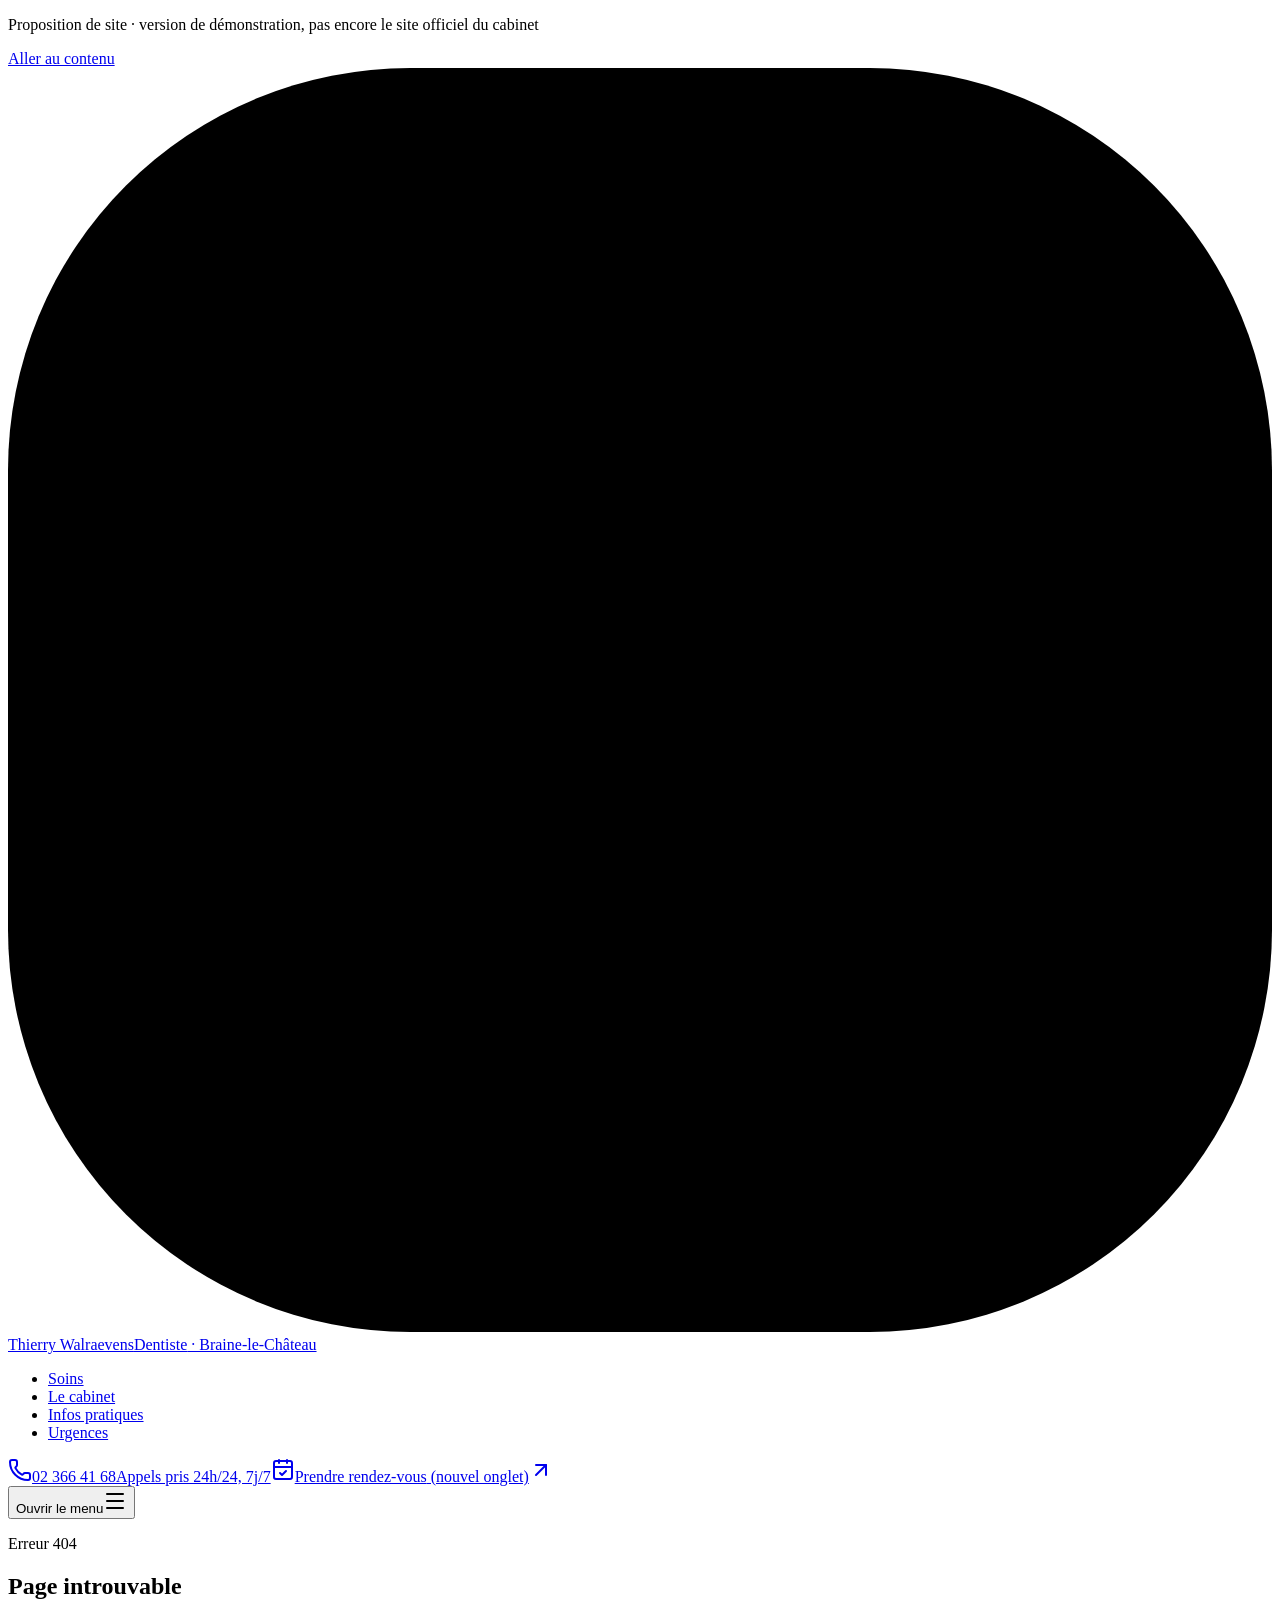
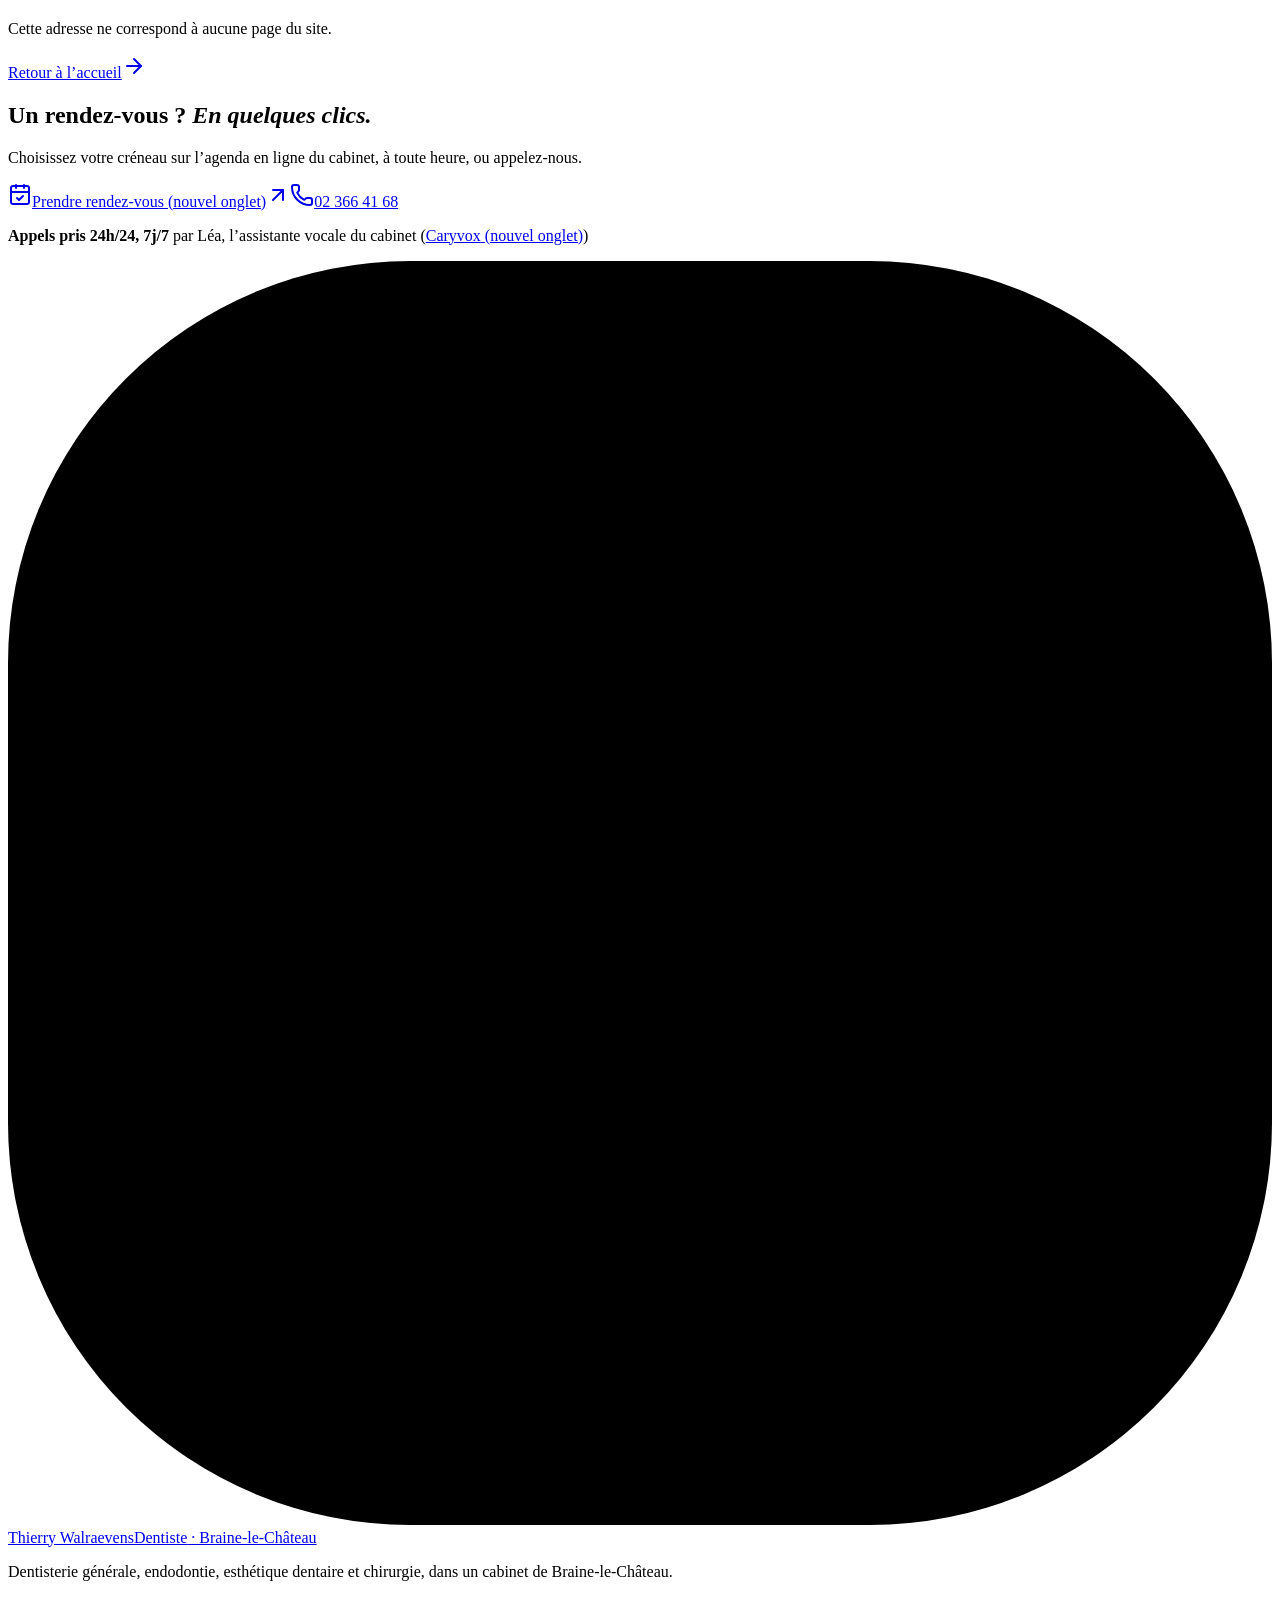
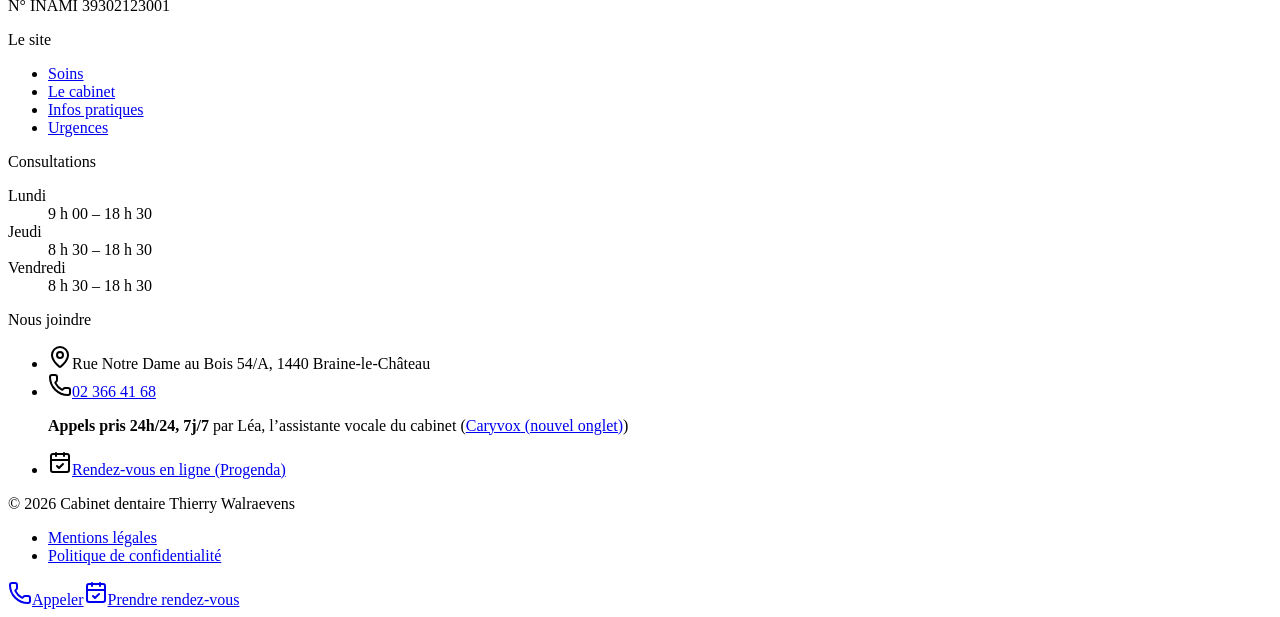
==== commit 7cd4eab8: "Accueil téléphonique : Léa, l'assistante vocale du cabinet, et exemple de conversation Co-Authored-B" ====
--- a/404/index.html
+++ b/404/index.html
@@ -1 +1 @@
-<!DOCTYPE html><!--QoHpWQJhINWLDyHt5T24a--><html lang="fr-BE" class="__variable_3b4149 __variable_a5dcdc"><head><meta charSet="utf-8"/><meta name="viewport" content="width=device-width, initial-scale=1"/><link rel="stylesheet" href="/dentiste-walraevens/_next/static/css/2fdde9901c540d8e.css" data-precedence="next"/><link rel="preload" as="script" fetchPriority="low" href="/dentiste-walraevens/_next/static/chunks/webpack-4b7eadf9d708b665.js"/><script src="/dentiste-walraevens/_next/static/chunks/4bd1b696-c023c6e3521b1417.js" async=""></script><script src="/dentiste-walraevens/_next/static/chunks/255-5cf0e35ae33d90c1.js" async=""></script><script src="/dentiste-walraevens/_next/static/chunks/main-app-78d97796293f4056.js" async=""></script><script src="/dentiste-walraevens/_next/static/chunks/690-0809685d439d04f0.js" async=""></script><script src="/dentiste-walraevens/_next/static/chunks/app/layout-92703d5945a531c9.js" async=""></script><script src="/dentiste-walraevens/_next/static/chunks/app/page-36de1363439b5743.js" async=""></script><meta name="robots" content="noindex"/><meta name="theme-color" content="#fbfaf8"/><meta name="color-scheme" content="light"/><title>Page introuvable | Dt. Thierry Walraevens</title><meta name="description" content="Dt. Thierry Walraevens, dentiste à Braine-le-Château : dentisterie générale, endodontie, esthétique dentaire et chirurgie. Horaires, accès et prise de rendez-vous en ligne via Progenda."/><meta name="application-name" content="Cabinet dentaire Thierry Walraevens"/><meta name="robots" content="noindex"/><link rel="canonical" href="https://titus5030.github.io/dentiste-walraevens/"/><meta name="format-detection" content="telephone=no"/><meta property="og:title" content="Dentiste à Braine-le-Château | Dt. Thierry Walraevens"/><meta property="og:description" content="Dt. Thierry Walraevens, dentiste à Braine-le-Château : dentisterie générale, endodontie, esthétique dentaire et chirurgie. Horaires, accès et prise de rendez-vous en ligne via Progenda."/><meta property="og:url" content="https://titus5030.github.io/dentiste-walraevens/"/><meta property="og:site_name" content="Cabinet dentaire Thierry Walraevens"/><meta property="og:locale" content="fr_BE"/><meta property="og:image:type" content="image/png"/><meta property="og:image:width" content="1200"/><meta property="og:image:height" content="630"/><meta property="og:image" content="https://titus5030.github.io/dentiste-walraevens/opengraph-image.png?8718f0c8caa14f47"/><meta property="og:type" content="website"/><meta name="twitter:card" content="summary_large_image"/><meta name="twitter:title" content="Dentiste à Braine-le-Château | Dt. Thierry Walraevens"/><meta name="twitter:description" content="Dt. Thierry Walraevens, dentiste à Braine-le-Château : dentisterie générale, endodontie, esthétique dentaire et chirurgie. Horaires, accès et prise de rendez-vous en ligne via Progenda."/><meta name="twitter:image:type" content="image/png"/><meta name="twitter:image:width" content="1200"/><meta name="twitter:image:height" content="630"/><meta name="twitter:image" content="https://titus5030.github.io/dentiste-walraevens/opengraph-image.png?8718f0c8caa14f47"/><link rel="icon" href="/dentiste-walraevens/icon.svg?d20a1e23008a509c" type="image/svg+xml" sizes="any"/><script src="/dentiste-walraevens/_next/static/chunks/polyfills-42372ed130431b0a.js" noModule=""></script></head><body><div hidden=""><!--$--><!--/$--></div><script type="application/ld+json">{"@context":"https://schema.org","@type":"Dentist","@id":"https://titus5030.github.io/dentiste-walraevens/#cabinet","name":"Cabinet dentaire Thierry Walraevens","description":"Dentisterie générale, endodontie, esthétique dentaire et chirurgie, dans un cabinet de Braine-le-Château.","url":"https://titus5030.github.io/dentiste-walraevens/","image":"https://titus5030.github.io/dentiste-walraevens/opengraph-image.png","telephone":"+32 2 366 41 68","address":{"@type":"PostalAddress","streetAddress":"Rue Notre Dame au Bois 54/A","postalCode":"1440","addressLocality":"Braine-le-Château","addressCountry":"BE"},"openingHoursSpecification":[{"@type":"OpeningHoursSpecification","dayOfWeek":"https://schema.org/Monday","opens":"09:00","closes":"18:30"},{"@type":"OpeningHoursSpecification","dayOfWeek":"https://schema.org/Thursday","opens":"08:30","closes":"18:30"},{"@type":"OpeningHoursSpecification","dayOfWeek":"https://schema.org/Friday","opens":"08:30","closes":"18:30"}],"knowsLanguage":["Français","Nederlands","English"],"availableService":[{"@type":"MedicalProcedure","name":"Dentisterie générale"},{"@type":"MedicalProcedure","name":"Endodontie"},{"@type":"MedicalProcedure","name":"Esthétique dentaire"},{"@type":"MedicalProcedure","name":"Chirurgie"}],"medicalSpecialty":["Dentistry","Endodontic"],"paymentAccepted":"Bancontact, Cash","currenciesAccepted":"EUR","contactPoint":{"@type":"ContactPoint","telephone":"+32 2 366 41 68","contactType":"reservations","availableLanguage":["Français","Nederlands","English"],"hoursAvailable":{"@type":"OpeningHoursSpecification","dayOfWeek":["Monday","Tuesday","Wednesday","Thursday","Friday","Saturday","Sunday"],"opens":"00:00","closes":"23:59"}},"potentialAction":{"@type":"ReserveAction","target":"https://progenda.be/calendars/walraevens-thierry-dentiste-braine-le-chateau?locale=fr","name":"Prendre rendez-vous en ligne"},"employee":{"@type":"Person","name":"Thierry Walraevens","jobTitle":"Dentiste","identifier":{"@type":"PropertyValue","propertyID":"INAMI","value":"39302123001"}}}</script><p class="bg-encre-profond px-4 py-2 text-center text-xs text-white/75">Proposition de site · version de démonstration, pas encore le site officiel du cabinet</p><header class="sticky top-0 z-40 transition-[background-color,border-color] duration-300 border-b border-transparent bg-papier"><a href="#contenu" class="sr-only z-50 rounded-full bg-encre px-4 py-2 text-white focus:not-sr-only focus:absolute focus:top-3 focus:left-3">Aller au contenu</a><div class="conteneur flex h-20 items-center justify-between gap-6"><a aria-label="Dentiste Thierry Walraevens, accueil" class="rounded-xl" href="/dentiste-walraevens/"><span class="flex items-center gap-3"><svg viewBox="0 0 44 44" aria-hidden="true" class="size-11 shrink-0"><rect width="44" height="44" rx="14" class="fill-encre"></rect><path d="M15.2 12.5c2.3-1 4.4-.2 6.8.6 2.4-.8 4.5-1.6 6.8-.6 3.2 1.4 3.9 5.4 2.7 9.2-.9 2.8-1.4 5.3-1.8 8-.3 2-2.7 2.3-3.3.3l-1.6-5.1c-.5-1.6-2.9-1.6-3.4 0l-1.6 5.1c-.6 2-3 1.7-3.3-.3-.4-2.7-.9-5.2-1.8-8-1.2-3.8-.5-7.8 2.5-9.2Z" fill="none" stroke-width="1.7" stroke-linejoin="round" class="stroke-white"></path><circle cx="31.5" cy="12.5" r="2.4" class="fill-corail"></circle></svg><span class="flex flex-col leading-none"><span class="font-serif text-[1.375rem] text-encre">Thierry Walraevens</span><span class="mt-1 text-[0.6875rem] font-semibold tracking-[0.18em] uppercase text-gris">Dentiste<span class="hidden sm:inline"> · Braine-le-Château</span></span></span></span></a><nav aria-label="Navigation principale" class="hidden lg:block"><ul class="flex items-center gap-1"><li><a class="relative rounded-full px-4 py-2 text-[0.9375rem] font-medium text-gris transition-colors hover:text-encre aria-[current=page]:text-encre" href="/dentiste-walraevens/soins/">Soins</a></li><li><a class="relative rounded-full px-4 py-2 text-[0.9375rem] font-medium text-gris transition-colors hover:text-encre aria-[current=page]:text-encre" href="/dentiste-walraevens/le-cabinet/">Le cabinet</a></li><li><a class="relative rounded-full px-4 py-2 text-[0.9375rem] font-medium text-gris transition-colors hover:text-encre aria-[current=page]:text-encre" href="/dentiste-walraevens/infos-pratiques/">Infos pratiques</a></li><li><a class="relative rounded-full px-4 py-2 text-[0.9375rem] font-medium text-gris transition-colors hover:text-encre aria-[current=page]:text-encre" href="/dentiste-walraevens/urgences/">Urgences</a></li></ul></nav><div class="hidden items-center gap-2 lg:flex"><a href="tel:+3223664168" class="flex min-h-11 items-center gap-2.5 rounded-full px-3 text-encre transition-colors hover:text-corail-fonce"><svg xmlns="http://www.w3.org/2000/svg" width="24" height="24" viewBox="0 0 24 24" fill="none" stroke="currentColor" stroke-width="2" stroke-linecap="round" stroke-linejoin="round" class="lucide lucide-phone size-4 text-corail-fonce" aria-hidden="true"><path d="M13.832 16.568a1 1 0 0 0 1.213-.303l.355-.465A2 2 0 0 1 17 15h3a2 2 0 0 1 2 2v3a2 2 0 0 1-2 2A18 18 0 0 1 2 4a2 2 0 0 1 2-2h3a2 2 0 0 1 2 2v3a2 2 0 0 1-.8 1.6l-.468.351a1 1 0 0 0-.292 1.233 14 14 0 0 0 6.392 6.384"></path></svg><span class="flex flex-col leading-tight"><span class="text-[0.9375rem] font-semibold">02 366 41 68</span><span class="text-xs text-gris">Appels pris 24h/24, 7j/7</span></span></a><a href="https://progenda.be/calendars/walraevens-thierry-dentiste-braine-le-chateau?locale=fr" class="group inline-flex min-h-12 cursor-pointer items-center justify-center gap-2.5 rounded-full px-6 py-3 text-[0.9375rem] font-semibold leading-none transition-[background-color,color,box-shadow,transform] duration-200 ease-doux active:translate-y-px bg-encre text-white hover:bg-encre-douce shadow-[0_10px_24px_-10px_rgb(31_42_68/0.55)] !min-h-11 !px-5" target="_blank" rel="noopener"><svg xmlns="http://www.w3.org/2000/svg" width="24" height="24" viewBox="0 0 24 24" fill="none" stroke="currentColor" stroke-width="2" stroke-linecap="round" stroke-linejoin="round" class="lucide lucide-calendar-check size-4" aria-hidden="true"><path d="M8 2v3"></path><path d="M16 2v3"></path><rect x="3" y="3" width="18" height="18" rx="2"></rect><path d="M3 9h18"></path><path d="m9 15 2 2 4-4"></path></svg>Prendre rendez-vous<span class="sr-only"> (nouvel onglet)</span><svg xmlns="http://www.w3.org/2000/svg" width="24" height="24" viewBox="0 0 24 24" fill="none" stroke="currentColor" stroke-width="2" stroke-linecap="round" stroke-linejoin="round" class="lucide lucide-arrow-up-right size-4 transition-transform duration-200 group-hover:-translate-y-0.5 group-hover:translate-x-0.5" aria-hidden="true"><path d="M7 7h10v10"></path><path d="M7 17 17 7"></path></svg></a></div><button type="button" aria-expanded="false" aria-controls="menu-mobile" class="-mr-2 flex size-12 cursor-pointer items-center justify-center rounded-full text-encre transition-colors hover:bg-lin lg:hidden"><span class="sr-only">Ouvrir le menu</span><svg xmlns="http://www.w3.org/2000/svg" width="24" height="24" viewBox="0 0 24 24" fill="none" stroke="currentColor" stroke-width="2" stroke-linecap="round" stroke-linejoin="round" class="lucide lucide-menu size-6" aria-hidden="true"><path d="M4 5h16"></path><path d="M4 12h16"></path><path d="M4 19h16"></path></svg></button></div><div id="menu-mobile" hidden="" class="h-[calc(100dvh-5rem)] overflow-y-auto border-t border-filet bg-papier lg:hidden"><nav aria-label="Navigation mobile" class="conteneur flex flex-col py-6"><ul class="divide-y divide-filet"><li><a class="flex min-h-14 items-center font-serif text-[1.75rem] text-encre aria-[current=page]:text-corail-fonce" href="/dentiste-walraevens/">Accueil</a></li><li><a class="flex min-h-14 items-center font-serif text-[1.75rem] text-encre aria-[current=page]:text-corail-fonce" href="/dentiste-walraevens/soins/">Soins</a></li><li><a class="flex min-h-14 items-center font-serif text-[1.75rem] text-encre aria-[current=page]:text-corail-fonce" href="/dentiste-walraevens/le-cabinet/">Le cabinet</a></li><li><a class="flex min-h-14 items-center font-serif text-[1.75rem] text-encre aria-[current=page]:text-corail-fonce" href="/dentiste-walraevens/infos-pratiques/">Infos pratiques</a></li><li><a class="flex min-h-14 items-center font-serif text-[1.75rem] text-encre aria-[current=page]:text-corail-fonce" href="/dentiste-walraevens/urgences/">Urgences</a></li></ul><div class="mt-8 grid gap-3"><a href="https://progenda.be/calendars/walraevens-thierry-dentiste-braine-le-chateau?locale=fr" class="group inline-flex min-h-12 cursor-pointer items-center justify-center gap-2.5 rounded-full px-6 py-3 text-[0.9375rem] font-semibold leading-none transition-[background-color,color,box-shadow,transform] duration-200 ease-doux active:translate-y-px bg-corail text-encre-profond hover:bg-[#ef8672] shadow-[0_10px_24px_-10px_rgb(232_112_90/0.7)] " target="_blank" rel="noopener"><svg xmlns="http://www.w3.org/2000/svg" width="24" height="24" viewBox="0 0 24 24" fill="none" stroke="currentColor" stroke-width="2" stroke-linecap="round" stroke-linejoin="round" class="lucide lucide-calendar-check size-4" aria-hidden="true"><path d="M8 2v3"></path><path d="M16 2v3"></path><rect x="3" y="3" width="18" height="18" rx="2"></rect><path d="M3 9h18"></path><path d="m9 15 2 2 4-4"></path></svg>Prendre rendez-vous<span class="sr-only"> (nouvel onglet)</span><svg xmlns="http://www.w3.org/2000/svg" width="24" height="24" viewBox="0 0 24 24" fill="none" stroke="currentColor" stroke-width="2" stroke-linecap="round" stroke-linejoin="round" class="lucide lucide-arrow-up-right size-4 transition-transform duration-200 group-hover:-translate-y-0.5 group-hover:translate-x-0.5" aria-hidden="true"><path d="M7 7h10v10"></path><path d="M7 17 17 7"></path></svg></a><a href="tel:+3223664168" class="group inline-flex min-h-12 cursor-pointer items-center justify-center gap-2.5 rounded-full px-6 py-3 text-[0.9375rem] font-semibold leading-none transition-[background-color,color,box-shadow,transform] duration-200 ease-doux active:translate-y-px bg-white text-encre ring-1 ring-filet hover:ring-encre/30 "><svg xmlns="http://www.w3.org/2000/svg" width="24" height="24" viewBox="0 0 24 24" fill="none" stroke="currentColor" stroke-width="2" stroke-linecap="round" stroke-linejoin="round" class="lucide lucide-phone size-4" aria-hidden="true"><path d="M13.832 16.568a1 1 0 0 0 1.213-.303l.355-.465A2 2 0 0 1 17 15h3a2 2 0 0 1 2 2v3a2 2 0 0 1-2 2A18 18 0 0 1 2 4a2 2 0 0 1 2-2h3a2 2 0 0 1 2 2v3a2 2 0 0 1-.8 1.6l-.468.351a1 1 0 0 0-.292 1.233 14 14 0 0 0 6.392 6.384"></path></svg>02 366 41 68</a><p class="flex items-start gap-2 text-sm leading-snug text-gris mt-1 justify-center text-center"><span aria-hidden="true" class="relative mt-1.5 flex size-2 shrink-0"><span class="absolute inline-flex h-full w-full rounded-full bg-corail/60 motion-safe:animate-ping"></span><span class="relative inline-flex size-2 rounded-full bg-corail"></span></span><span><strong class="font-semibold text-encre">Appels pris 24h/24, 7j/7</strong>, par<!-- --> <!-- -->l’assistante vocale de <a href="https://caryvox.ai" target="_blank" rel="noopener" class="font-semibold underline decoration-2 underline-offset-4 text-encre decoration-corail/50 hover:decoration-corail">Caryvox<span class="sr-only"> (nouvel onglet)</span></a></span></p></div></nav></div></header><main id="contenu" tabindex="-1" class="outline-none"><section class="relative isolate overflow-hidden border-b border-filet"><div aria-hidden="true" class="absolute -top-48 right-[-8%] -z-10 size-[34rem] rounded-full bg-[radial-gradient(circle,rgb(242_215_201/0.9),transparent_65%)]"></div><div class="conteneur pt-8 pb-16 sm:pt-10 sm:pb-24"><p class="surtitre">Erreur 404</p><h1 class="mt-4 max-w-4xl text-[3rem] leading-[1] sm:text-7xl lg:text-[5.5rem]">Page introuvable</h1><p class="mt-6 max-w-2xl text-lg text-gris sm:text-xl">Cette adresse ne correspond à aucune page du site.</p><div class="mt-10"><a class="group inline-flex min-h-12 cursor-pointer items-center justify-center gap-2.5 rounded-full px-6 py-3 text-[0.9375rem] font-semibold leading-none transition-[background-color,color,box-shadow,transform] duration-200 ease-doux active:translate-y-px bg-encre text-white hover:bg-encre-douce shadow-[0_10px_24px_-10px_rgb(31_42_68/0.55)] " href="/dentiste-walraevens/">Retour à l’accueil<svg xmlns="http://www.w3.org/2000/svg" width="24" height="24" viewBox="0 0 24 24" fill="none" stroke="currentColor" stroke-width="2" stroke-linecap="round" stroke-linejoin="round" class="lucide lucide-arrow-right size-4 transition-transform duration-200 group-hover:translate-x-1" aria-hidden="true"><path d="M5 12h14"></path><path d="m12 5 7 7-7 7"></path></svg></a></div></div></section><!--$--><!--/$--></main><section aria-labelledby="titre-rdv" class="conteneur py-20 sm:py-24"><div class="relative isolate overflow-hidden rounded-[var(--radius-grand)] bg-encre px-6 py-14 text-white sm:px-14 sm:py-16 lg:px-20"><div aria-hidden="true" class="absolute -top-24 -right-24 -z-10 size-[26rem] rounded-full bg-[radial-gradient(circle,rgb(232_112_90/0.45),transparent_65%)]"></div><div class="flex flex-col gap-10 lg:flex-row lg:items-center lg:justify-between"><div class="max-w-2xl"><h2 id="titre-rdv" class="text-[2.5rem] leading-[1.05] !text-white sm:text-[3.25rem]">Un rendez-vous ? <em class="text-peche">En quelques clics.</em></h2><p class="mt-4 text-lg text-white/70">Choisissez votre créneau sur l’agenda en ligne du cabinet, à toute heure, ou appelez-nous.</p></div><div class="lg:shrink-0"><div class="flex flex-col gap-3 sm:flex-row"><a href="https://progenda.be/calendars/walraevens-thierry-dentiste-braine-le-chateau?locale=fr" class="group inline-flex min-h-12 cursor-pointer items-center justify-center gap-2.5 rounded-full px-6 py-3 text-[0.9375rem] font-semibold leading-none transition-[background-color,color,box-shadow,transform] duration-200 ease-doux active:translate-y-px bg-corail text-encre-profond hover:bg-[#ef8672] shadow-[0_10px_24px_-10px_rgb(232_112_90/0.7)] " target="_blank" rel="noopener"><svg xmlns="http://www.w3.org/2000/svg" width="24" height="24" viewBox="0 0 24 24" fill="none" stroke="currentColor" stroke-width="2" stroke-linecap="round" stroke-linejoin="round" class="lucide lucide-calendar-check size-4" aria-hidden="true"><path d="M8 2v3"></path><path d="M16 2v3"></path><rect x="3" y="3" width="18" height="18" rx="2"></rect><path d="M3 9h18"></path><path d="m9 15 2 2 4-4"></path></svg>Prendre rendez-vous<span class="sr-only"> (nouvel onglet)</span><svg xmlns="http://www.w3.org/2000/svg" width="24" height="24" viewBox="0 0 24 24" fill="none" stroke="currentColor" stroke-width="2" stroke-linecap="round" stroke-linejoin="round" class="lucide lucide-arrow-up-right size-4 transition-transform duration-200 group-hover:-translate-y-0.5 group-hover:translate-x-0.5" aria-hidden="true"><path d="M7 7h10v10"></path><path d="M7 17 17 7"></path></svg></a><a href="tel:+3223664168" class="group inline-flex min-h-12 cursor-pointer items-center justify-center gap-2.5 rounded-full px-6 py-3 text-[0.9375rem] font-semibold leading-none transition-[background-color,color,box-shadow,transform] duration-200 ease-doux active:translate-y-px text-white ring-1 ring-white/30 hover:bg-white/10 hover:ring-white/60 "><svg xmlns="http://www.w3.org/2000/svg" width="24" height="24" viewBox="0 0 24 24" fill="none" stroke="currentColor" stroke-width="2" stroke-linecap="round" stroke-linejoin="round" class="lucide lucide-phone size-4" aria-hidden="true"><path d="M13.832 16.568a1 1 0 0 0 1.213-.303l.355-.465A2 2 0 0 1 17 15h3a2 2 0 0 1 2 2v3a2 2 0 0 1-2 2A18 18 0 0 1 2 4a2 2 0 0 1 2-2h3a2 2 0 0 1 2 2v3a2 2 0 0 1-.8 1.6l-.468.351a1 1 0 0 0-.292 1.233 14 14 0 0 0 6.392 6.384"></path></svg>02 366 41 68</a></div><p class="flex items-start gap-2 text-sm leading-snug text-white/70 mt-4 max-w-sm"><span aria-hidden="true" class="relative mt-1.5 flex size-2 shrink-0"><span class="absolute inline-flex h-full w-full rounded-full bg-corail/60 motion-safe:animate-ping"></span><span class="relative inline-flex size-2 rounded-full bg-corail"></span></span><span><strong class="font-semibold text-white">Appels pris 24h/24, 7j/7</strong>, par<!-- --> <!-- -->l’assistante vocale de <a href="https://caryvox.ai" target="_blank" rel="noopener" class="font-semibold underline decoration-2 underline-offset-4 text-white decoration-corail/60 hover:decoration-corail">Caryvox<span class="sr-only"> (nouvel onglet)</span></a></span></p></div></div></div></section><footer class="bg-encre-profond pb-28 text-white/70 lg:pb-0"><div class="conteneur grid gap-12 py-16 sm:grid-cols-2 lg:grid-cols-12 lg:py-20"><div class="lg:col-span-4"><a aria-label="Accueil" class="inline-block rounded-xl" href="/dentiste-walraevens/"><span class="flex items-center gap-3"><svg viewBox="0 0 44 44" aria-hidden="true" class="size-11 shrink-0"><rect width="44" height="44" rx="14" class="fill-white/10"></rect><path d="M15.2 12.5c2.3-1 4.4-.2 6.8.6 2.4-.8 4.5-1.6 6.8-.6 3.2 1.4 3.9 5.4 2.7 9.2-.9 2.8-1.4 5.3-1.8 8-.3 2-2.7 2.3-3.3.3l-1.6-5.1c-.5-1.6-2.9-1.6-3.4 0l-1.6 5.1c-.6 2-3 1.7-3.3-.3-.4-2.7-.9-5.2-1.8-8-1.2-3.8-.5-7.8 2.5-9.2Z" fill="none" stroke-width="1.7" stroke-linejoin="round" class="stroke-white"></path><circle cx="31.5" cy="12.5" r="2.4" class="fill-corail"></circle></svg><span class="flex flex-col leading-none"><span class="font-serif text-[1.375rem] text-white">Thierry Walraevens</span><span class="mt-1 text-[0.6875rem] font-semibold tracking-[0.18em] uppercase text-peche">Dentiste<span class="hidden sm:inline"> · Braine-le-Château</span></span></span></span></a><p class="mt-6 max-w-sm text-[0.9375rem] leading-relaxed">Dentisterie générale, endodontie, esthétique dentaire et chirurgie, dans un cabinet de Braine-le-Château.</p><p class="mt-4 text-sm text-white/50">N° INAMI <!-- -->39302123001</p></div><nav aria-label="Pied de page" class="lg:col-span-2"><p class="text-sm font-semibold tracking-[0.14em] text-white uppercase">Le site</p><ul class="mt-5 space-y-3 text-[0.9375rem]"><li><a class="transition-colors hover:text-white" href="/dentiste-walraevens/soins/">Soins</a></li><li><a class="transition-colors hover:text-white" href="/dentiste-walraevens/le-cabinet/">Le cabinet</a></li><li><a class="transition-colors hover:text-white" href="/dentiste-walraevens/infos-pratiques/">Infos pratiques</a></li><li><a class="transition-colors hover:text-white" href="/dentiste-walraevens/urgences/">Urgences</a></li></ul></nav><div class="lg:col-span-3"><p class="text-sm font-semibold tracking-[0.14em] text-white uppercase">Consultations</p><dl class="mt-5 space-y-2 text-[0.9375rem]"><div class="flex justify-between gap-4"><dt>Lundi</dt><dd class="tabular-nums text-white">9 h 00 – 18 h 30</dd></div><div class="flex justify-between gap-4"><dt>Jeudi</dt><dd class="tabular-nums text-white">8 h 30 – 18 h 30</dd></div><div class="flex justify-between gap-4"><dt>Vendredi</dt><dd class="tabular-nums text-white">8 h 30 – 18 h 30</dd></div></dl></div><div class="lg:col-span-3"><p class="text-sm font-semibold tracking-[0.14em] text-white uppercase">Nous joindre</p><ul class="mt-5 space-y-4 text-[0.9375rem]"><li class="flex gap-3"><svg xmlns="http://www.w3.org/2000/svg" width="24" height="24" viewBox="0 0 24 24" fill="none" stroke="currentColor" stroke-width="2" stroke-linecap="round" stroke-linejoin="round" class="lucide lucide-map-pin mt-1 size-4 shrink-0 text-corail" aria-hidden="true"><path d="M20 10c0 4.993-5.539 10.193-7.399 11.799a1 1 0 0 1-1.202 0C9.539 20.193 4 14.993 4 10a8 8 0 0 1 16 0"></path><circle cx="12" cy="10" r="3"></circle></svg>Rue Notre Dame au Bois 54/A, 1440 Braine-le-Château</li><li class="flex gap-3"><svg xmlns="http://www.w3.org/2000/svg" width="24" height="24" viewBox="0 0 24 24" fill="none" stroke="currentColor" stroke-width="2" stroke-linecap="round" stroke-linejoin="round" class="lucide lucide-phone mt-1 size-4 shrink-0 text-corail" aria-hidden="true"><path d="M13.832 16.568a1 1 0 0 0 1.213-.303l.355-.465A2 2 0 0 1 17 15h3a2 2 0 0 1 2 2v3a2 2 0 0 1-2 2A18 18 0 0 1 2 4a2 2 0 0 1 2-2h3a2 2 0 0 1 2 2v3a2 2 0 0 1-.8 1.6l-.468.351a1 1 0 0 0-.292 1.233 14 14 0 0 0 6.392 6.384"></path></svg><span><a href="tel:+3223664168" class="transition-colors hover:text-white">02 366 41 68</a><p class="flex items-start gap-2 text-sm leading-snug text-white/70 mt-2"><span aria-hidden="true" class="relative mt-1.5 flex size-2 shrink-0"><span class="absolute inline-flex h-full w-full rounded-full bg-corail/60 motion-safe:animate-ping"></span><span class="relative inline-flex size-2 rounded-full bg-corail"></span></span><span><strong class="font-semibold text-white">Appels pris 24h/24, 7j/7</strong>, par<!-- --> <!-- -->l’assistante vocale de <a href="https://caryvox.ai" target="_blank" rel="noopener" class="font-semibold underline decoration-2 underline-offset-4 text-white decoration-corail/60 hover:decoration-corail">Caryvox<span class="sr-only"> (nouvel onglet)</span></a></span></p></span></li><li class="flex gap-3"><svg xmlns="http://www.w3.org/2000/svg" width="24" height="24" viewBox="0 0 24 24" fill="none" stroke="currentColor" stroke-width="2" stroke-linecap="round" stroke-linejoin="round" class="lucide lucide-calendar-check mt-1 size-4 shrink-0 text-corail" aria-hidden="true"><path d="M8 2v3"></path><path d="M16 2v3"></path><rect x="3" y="3" width="18" height="18" rx="2"></rect><path d="M3 9h18"></path><path d="m9 15 2 2 4-4"></path></svg><a href="https://progenda.be/calendars/walraevens-thierry-dentiste-braine-le-chateau?locale=fr" target="_blank" rel="noopener" class="transition-colors hover:text-white">Rendez-vous en ligne (Progenda)</a></li></ul></div></div><div class="border-t border-white/10"><div class="conteneur flex flex-col gap-4 py-6 text-sm text-white/50 sm:flex-row sm:items-center sm:justify-between"><p>© <!-- -->2026<!-- --> <!-- -->Cabinet dentaire Thierry Walraevens</p><ul class="flex flex-wrap gap-x-6 gap-y-2"><li><a class="transition-colors hover:text-white" href="/dentiste-walraevens/mentions-legales/">Mentions légales</a></li><li><a class="transition-colors hover:text-white" href="/dentiste-walraevens/politique-de-confidentialite/">Politique de confidentialité</a></li></ul></div></div></footer><div class="fixed inset-x-0 bottom-0 z-30 border-t border-filet bg-papier/90 px-4 pt-3 pb-[max(0.75rem,env(safe-area-inset-bottom))] backdrop-blur-xl lg:hidden"><div class="mx-auto grid max-w-md grid-cols-[auto_1fr] gap-3"><a href="tel:+3223664168" class="flex min-h-12 items-center justify-center gap-2 rounded-full bg-white px-4 text-[0.9375rem] font-semibold whitespace-nowrap text-encre ring-1 ring-filet"><svg xmlns="http://www.w3.org/2000/svg" width="24" height="24" viewBox="0 0 24 24" fill="none" stroke="currentColor" stroke-width="2" stroke-linecap="round" stroke-linejoin="round" class="lucide lucide-phone size-4 text-corail-fonce" aria-hidden="true"><path d="M13.832 16.568a1 1 0 0 0 1.213-.303l.355-.465A2 2 0 0 1 17 15h3a2 2 0 0 1 2 2v3a2 2 0 0 1-2 2A18 18 0 0 1 2 4a2 2 0 0 1 2-2h3a2 2 0 0 1 2 2v3a2 2 0 0 1-.8 1.6l-.468.351a1 1 0 0 0-.292 1.233 14 14 0 0 0 6.392 6.384"></path></svg>Appeler</a><a href="https://progenda.be/calendars/walraevens-thierry-dentiste-braine-le-chateau?locale=fr" target="_blank" rel="noopener" class="flex min-h-12 items-center justify-center gap-2 rounded-full bg-encre px-4 text-[0.9375rem] font-semibold whitespace-nowrap text-white"><svg xmlns="http://www.w3.org/2000/svg" width="24" height="24" viewBox="0 0 24 24" fill="none" stroke="currentColor" stroke-width="2" stroke-linecap="round" stroke-linejoin="round" class="lucide lucide-calendar-check size-4 text-corail" aria-hidden="true"><path d="M8 2v3"></path><path d="M16 2v3"></path><rect x="3" y="3" width="18" height="18" rx="2"></rect><path d="M3 9h18"></path><path d="m9 15 2 2 4-4"></path></svg>Prendre rendez-vous</a></div></div><script src="/dentiste-walraevens/_next/static/chunks/webpack-4b7eadf9d708b665.js" id="_R_" async=""></script><script>(self.__next_f=self.__next_f||[]).push([0])</script><script>self.__next_f.push([1,"1:\"$Sreact.fragment\"\n3:I[1215,[\"690\",\"static/chunks/690-0809685d439d04f0.js\",\"177\",\"static/chunks/app/layout-92703d5945a531c9.js\"],\"EnTete\"]\n4:I[9766,[],\"\"]\n5:I[8924,[],\"\"]\ne:I[7150,[],\"\"]\n:HL[\"/dentiste-walraevens/_next/static/css/2fdde9901c540d8e.css\",\"style\"]\n2:T803,"])</script><script>self.__next_f.push([1,"{\"@context\":\"https://schema.org\",\"@type\":\"Dentist\",\"@id\":\"https://titus5030.github.io/dentiste-walraevens/#cabinet\",\"name\":\"Cabinet dentaire Thierry Walraevens\",\"description\":\"Dentisterie générale, endodontie, esthétique dentaire et chirurgie, dans un cabinet de Braine-le-Château.\",\"url\":\"https://titus5030.github.io/dentiste-walraevens/\",\"image\":\"https://titus5030.github.io/dentiste-walraevens/opengraph-image.png\",\"telephone\":\"+32 2 366 41 68\",\"address\":{\"@type\":\"PostalAddress\",\"streetAddress\":\"Rue Notre Dame au Bois 54/A\",\"postalCode\":\"1440\",\"addressLocality\":\"Braine-le-Château\",\"addressCountry\":\"BE\"},\"openingHoursSpecification\":[{\"@type\":\"OpeningHoursSpecification\",\"dayOfWeek\":\"https://schema.org/Monday\",\"opens\":\"09:00\",\"closes\":\"18:30\"},{\"@type\":\"OpeningHoursSpecification\",\"dayOfWeek\":\"https://schema.org/Thursday\",\"opens\":\"08:30\",\"closes\":\"18:30\"},{\"@type\":\"OpeningHoursSpecification\",\"dayOfWeek\":\"https://schema.org/Friday\",\"opens\":\"08:30\",\"closes\":\"18:30\"}],\"knowsLanguage\":[\"Français\",\"Nederlands\",\"English\"],\"availableService\":[{\"@type\":\"MedicalProcedure\",\"name\":\"Dentisterie générale\"},{\"@type\":\"MedicalProcedure\",\"name\":\"Endodontie\"},{\"@type\":\"MedicalProcedure\",\"name\":\"Esthétique dentaire\"},{\"@type\":\"MedicalProcedure\",\"name\":\"Chirurgie\"}],\"medicalSpecialty\":[\"Dentistry\",\"Endodontic\"],\"paymentAccepted\":\"Bancontact, Cash\",\"currenciesAccepted\":\"EUR\",\"contactPoint\":{\"@type\":\"ContactPoint\",\"telephone\":\"+32 2 366 41 68\",\"contactType\":\"reservations\",\"availableLanguage\":[\"Français\",\"Nederlands\",\"English\"],\"hoursAvailable\":{\"@type\":\"OpeningHoursSpecification\",\"dayOfWeek\":[\"Monday\",\"Tuesday\",\"Wednesday\",\"Thursday\",\"Friday\",\"Saturday\",\"Sunday\"],\"opens\":\"00:00\",\"closes\":\"23:59\"}},\"potentialAction\":{\"@type\":\"ReserveAction\",\"target\":\"https://progenda.be/calendars/walraevens-thierry-dentiste-braine-le-chateau?locale=fr\",\"name\":\"Prendre rendez-vous en ligne\"},\"employee\":{\"@type\":\"Person\",\"name\":\"Thierry Walraevens\",\"jobTitle\":\"Dentiste\",\"identifier\":{\"@type\":\"PropertyValue\",\"propertyID\":\"INAMI\",\"value\":\"39302123001\"}}}"])</script><script>self.__next_f.push([1,"0:{\"P\":null,\"b\":\"QoHpWQJhINWLDyHt5T24a\",\"p\":\"/dentiste-walraevens\",\"c\":[\"\",\"_not-found\",\"\"],\"i\":false,\"f\":[[[\"\",{\"children\":[\"/_not-found\",{\"children\":[\"__PAGE__\",{}]}]},\"$undefined\",\"$undefined\",true],[\"\",[\"$\",\"$1\",\"c\",{\"children\":[[[\"$\",\"link\",\"0\",{\"rel\":\"stylesheet\",\"href\":\"/dentiste-walraevens/_next/static/css/2fdde9901c540d8e.css\",\"precedence\":\"next\",\"crossOrigin\":\"$undefined\",\"nonce\":\"$undefined\"}]],[\"$\",\"html\",null,{\"lang\":\"fr-BE\",\"className\":\"__variable_3b4149 __variable_a5dcdc\",\"children\":[\"$\",\"body\",null,{\"children\":[[\"$\",\"script\",null,{\"type\":\"application/ld+json\",\"dangerouslySetInnerHTML\":{\"__html\":\"$2\"}}],[\"$\",\"p\",null,{\"className\":\"bg-encre-profond px-4 py-2 text-center text-xs text-white/75\",\"children\":\"Proposition de site · version de démonstration, pas encore le site officiel du cabinet\"}],[\"$\",\"$L3\",null,{}],[\"$\",\"main\",null,{\"id\":\"contenu\",\"tabIndex\":-1,\"className\":\"outline-none\",\"children\":[\"$\",\"$L4\",null,{\"parallelRouterKey\":\"children\",\"error\":\"$undefined\",\"errorStyles\":\"$undefined\",\"errorScripts\":\"$undefined\",\"template\":[\"$\",\"$L5\",null,{}],\"templateStyles\":\"$undefined\",\"templateScripts\":\"$undefined\",\"notFound\":[[\"$\",\"section\",null,{\"className\":\"relative isolate overflow-hidden border-b border-filet\",\"children\":[[\"$\",\"div\",null,{\"aria-hidden\":true,\"className\":\"absolute -top-48 right-[-8%] -z-10 size-[34rem] rounded-full bg-[radial-gradient(circle,rgb(242_215_201/0.9),transparent_65%)]\"}],[\"$\",\"div\",null,{\"className\":\"conteneur pt-8 pb-16 sm:pt-10 sm:pb-24\",\"children\":[\"$undefined\",[\"$\",\"p\",null,{\"className\":\"surtitre\",\"children\":\"Erreur 404\"}],[\"$\",\"h1\",null,{\"className\":\"mt-4 max-w-4xl text-[3rem] leading-[1] sm:text-7xl lg:text-[5.5rem]\",\"children\":\"Page introuvable\"}],\"$L6\",\"$L7\"]}]]}],[]],\"forbidden\":\"$undefined\",\"unauthorized\":\"$undefined\"}]}],\"$L8\",\"$L9\",\"$La\"]}]}]]}],{\"children\":[\"/_not-found\",\"$Lb\",{\"children\":[\"__PAGE__\",\"$Lc\",{},null,false]},null,false]},null,false],\"$Ld\",false]],\"m\":\"$undefined\",\"G\":[\"$e\",[]],\"s\":false,\"S\":true}\n"])</script><script>self.__next_f.push([1,"f:I[2619,[\"690\",\"static/chunks/690-0809685d439d04f0.js\",\"974\",\"static/chunks/app/page-36de1363439b5743.js\"],\"\"]\n10:I[3352,[\"690\",\"static/chunks/690-0809685d439d04f0.js\",\"974\",\"static/chunks/app/page-36de1363439b5743.js\"],\"default\"]\n14:I[4431,[],\"OutletBoundary\"]\n16:I[5278,[],\"AsyncMetadataOutlet\"]\n18:I[4431,[],\"ViewportBoundary\"]\n1a:I[4431,[],\"MetadataBoundary\"]\n1b:\"$Sreact.suspense\"\n6:[\"$\",\"p\",null,{\"className\":\"mt-6 max-w-2xl text-lg text-gris sm:text-xl\",\"children\":\"Cette adresse ne correspond à aucune page du site.\"}]\n"])</script><script>self.__next_f.push([1,"7:[\"$\",\"div\",null,{\"className\":\"mt-10\",\"children\":[\"$\",\"$Lf\",null,{\"href\":\"/\",\"className\":\"group inline-flex min-h-12 cursor-pointer items-center justify-center gap-2.5 rounded-full px-6 py-3 text-[0.9375rem] font-semibold leading-none transition-[background-color,color,box-shadow,transform] duration-200 ease-doux active:translate-y-px bg-encre text-white hover:bg-encre-douce shadow-[0_10px_24px_-10px_rgb(31_42_68/0.55)] \",\"children\":[null,\"Retour à l’accueil\",[\"$\",\"$L10\",null,{\"ref\":\"$undefined\",\"icon\":{\"name\":\"arrow-right\",\"size\":24,\"node\":[[\"path\",{\"d\":\"M5 12h14\",\"key\":\"1ays0h\"}],[\"path\",{\"d\":\"m12 5 7 7-7 7\",\"key\":\"xquz4c\"}]]},\"className\":\"size-4 transition-transform duration-200 group-hover:translate-x-1\",\"aria-hidden\":true}]]}]}]\n"])</script><script>self.__next_f.push([1,"8:[\"$\",\"section\",null,{\"aria-labelledby\":\"titre-rdv\",\"className\":\"conteneur py-20 sm:py-24\",\"children\":[\"$\",\"div\",null,{\"className\":\"relative isolate overflow-hidden rounded-[var(--radius-grand)] bg-encre px-6 py-14 text-white sm:px-14 sm:py-16 lg:px-20\",\"children\":[[\"$\",\"div\",null,{\"aria-hidden\":true,\"className\":\"absolute -top-24 -right-24 -z-10 size-[26rem] rounded-full bg-[radial-gradient(circle,rgb(232_112_90/0.45),transparent_65%)]\"}],[\"$\",\"div\",null,{\"className\":\"flex flex-col gap-10 lg:flex-row lg:items-center lg:justify-between\",\"children\":[[\"$\",\"div\",null,{\"className\":\"max-w-2xl\",\"children\":[[\"$\",\"h2\",null,{\"id\":\"titre-rdv\",\"className\":\"text-[2.5rem] leading-[1.05] !text-white sm:text-[3.25rem]\",\"children\":[\"Un rendez-vous ? \",[\"$\",\"em\",null,{\"className\":\"text-peche\",\"children\":\"En quelques clics.\"}]]}],[\"$\",\"p\",null,{\"className\":\"mt-4 text-lg text-white/70\",\"children\":\"Choisissez votre créneau sur l’agenda en ligne du cabinet, à toute heure, ou appelez-nous.\"}]]}],[\"$\",\"div\",null,{\"className\":\"lg:shrink-0\",\"children\":[[\"$\",\"div\",null,{\"className\":\"flex flex-col gap-3 sm:flex-row\",\"children\":[[\"$\",\"a\",null,{\"href\":\"https://progenda.be/calendars/walraevens-thierry-dentiste-braine-le-chateau?locale=fr\",\"className\":\"group inline-flex min-h-12 cursor-pointer items-center justify-center gap-2.5 rounded-full px-6 py-3 text-[0.9375rem] font-semibold leading-none transition-[background-color,color,box-shadow,transform] duration-200 ease-doux active:translate-y-px bg-corail text-encre-profond hover:bg-[#ef8672] shadow-[0_10px_24px_-10px_rgb(232_112_90/0.7)] \",\"target\":\"_blank\",\"rel\":\"noopener\",\"children\":[[\"$\",\"$L10\",null,{\"ref\":\"$undefined\",\"icon\":{\"name\":\"calendar-check\",\"size\":24,\"node\":[[\"path\",{\"d\":\"M8 2v3\",\"key\":\"1ioesn\"}],[\"path\",{\"d\":\"M16 2v3\",\"key\":\"otl347\"}],[\"rect\",{\"x\":\"3\",\"y\":\"3\",\"width\":\"18\",\"height\":\"18\",\"rx\":\"2\",\"key\":\"h1oib\"}],[\"path\",{\"d\":\"M3 9h18\",\"key\":\"1pudct\"}],[\"path\",{\"d\":\"m9 15 2 2 4-4\",\"key\":\"1grp1n\"}]]},\"className\":\"size-4\",\"aria-hidden\":true}],\"Prendre rendez-vous\",[\"$\",\"span\",null,{\"className\":\"sr-only\",\"children\":\" (nouvel onglet)\"}],[\"$\",\"$L10\",null,{\"ref\":\"$undefined\",\"icon\":{\"name\":\"arrow-up-right\",\"size\":24,\"node\":[[\"path\",{\"d\":\"M7 7h10v10\",\"key\":\"1tivn9\"}],[\"path\",{\"d\":\"M7 17 17 7\",\"key\":\"1vkiza\"}]]},\"className\":\"size-4 transition-transform duration-200 group-hover:-translate-y-0.5 group-hover:translate-x-0.5\",\"aria-hidden\":true}]]}],[\"$\",\"a\",null,{\"href\":\"tel:+3223664168\",\"className\":\"group inline-flex min-h-12 cursor-pointer items-center justify-center gap-2.5 rounded-full px-6 py-3 text-[0.9375rem] font-semibold leading-none transition-[background-color,color,box-shadow,transform] duration-200 ease-doux active:translate-y-px text-white ring-1 ring-white/30 hover:bg-white/10 hover:ring-white/60 \",\"children\":[[\"$\",\"$L10\",null,{\"ref\":\"$undefined\",\"icon\":{\"name\":\"phone\",\"size\":24,\"node\":[[\"path\",{\"d\":\"M13.832 16.568a1 1 0 0 0 1.213-.303l.355-.465A2 2 0 0 1 17 15h3a2 2 0 0 1 2 2v3a2 2 0 0 1-2 2A18 18 0 0 1 2 4a2 2 0 0 1 2-2h3a2 2 0 0 1 2 2v3a2 2 0 0 1-.8 1.6l-.468.351a1 1 0 0 0-.292 1.233 14 14 0 0 0 6.392 6.384\",\"key\":\"9njp5v\"}]]},\"className\":\"size-4\",\"aria-hidden\":true}],\"02 366 41 68\",false,null]}]]}],[\"$\",\"p\",null,{\"className\":\"flex items-start gap-2 text-sm leading-snug text-white/70 mt-4 max-w-sm\",\"children\":[[\"$\",\"span\",null,{\"aria-hidden\":true,\"className\":\"relative mt-1.5 flex size-2 shrink-0\",\"children\":[[\"$\",\"span\",null,{\"className\":\"absolute inline-flex h-full w-full rounded-full bg-corail/60 motion-safe:animate-ping\"}],[\"$\",\"span\",null,{\"className\":\"relative inline-flex size-2 rounded-full bg-corail\"}]]}],[\"$\",\"span\",null,{\"children\":[[\"$\",\"strong\",null,{\"className\":\"font-semibold text-white\",\"children\":\"Appels pris 24h/24, 7j/7\"}],\", par\",\" \",\"l’assistante vocale de \",[\"$\",\"a\",null,{\"href\":\"https://caryvox.ai\",\"target\":\"_blank\",\"rel\":\"noopener\",\"className\":\"font-semibold underline decoration-2 underline-offset-4 text-white decoration-corail/60 hover:decoration-corail\",\"children\":[\"Caryvox\",[\"$\",\"span\",null,{\"className\":\"sr-only\",\"children\":\" (nouvel onglet)\"}]]}]]}]]}]]}]]}]]}]}]\n"])</script><script>self.__next_f.push([1,"9:[\"$\",\"footer\",null,{\"className\":\"bg-encre-profond pb-28 text-white/70 lg:pb-0\",\"children\":[[\"$\",\"div\",null,{\"className\":\"conteneur grid gap-12 py-16 sm:grid-cols-2 lg:grid-cols-12 lg:py-20\",\"children\":[[\"$\",\"div\",null,{\"className\":\"lg:col-span-4\",\"children\":[[\"$\",\"$Lf\",null,{\"href\":\"/\",\"aria-label\":\"Accueil\",\"className\":\"inline-block rounded-xl\",\"children\":[\"$\",\"span\",null,{\"className\":\"flex items-center gap-3\",\"children\":[[\"$\",\"svg\",null,{\"viewBox\":\"0 0 44 44\",\"aria-hidden\":true,\"className\":\"size-11 shrink-0\",\"children\":[[\"$\",\"rect\",null,{\"width\":\"44\",\"height\":\"44\",\"rx\":\"14\",\"className\":\"fill-white/10\"}],[\"$\",\"path\",null,{\"d\":\"M15.2 12.5c2.3-1 4.4-.2 6.8.6 2.4-.8 4.5-1.6 6.8-.6 3.2 1.4 3.9 5.4 2.7 9.2-.9 2.8-1.4 5.3-1.8 8-.3 2-2.7 2.3-3.3.3l-1.6-5.1c-.5-1.6-2.9-1.6-3.4 0l-1.6 5.1c-.6 2-3 1.7-3.3-.3-.4-2.7-.9-5.2-1.8-8-1.2-3.8-.5-7.8 2.5-9.2Z\",\"fill\":\"none\",\"strokeWidth\":\"1.7\",\"strokeLinejoin\":\"round\",\"className\":\"stroke-white\"}],[\"$\",\"circle\",null,{\"cx\":\"31.5\",\"cy\":\"12.5\",\"r\":\"2.4\",\"className\":\"fill-corail\"}]]}],[\"$\",\"span\",null,{\"className\":\"flex flex-col leading-none\",\"children\":[[\"$\",\"span\",null,{\"className\":\"font-serif text-[1.375rem] text-white\",\"children\":\"Thierry Walraevens\"}],[\"$\",\"span\",null,{\"className\":\"mt-1 text-[0.6875rem] font-semibold tracking-[0.18em] uppercase text-peche\",\"children\":[\"Dentiste\",[\"$\",\"span\",null,{\"className\":\"hidden sm:inline\",\"children\":\" · Braine-le-Château\"}]]}]]}]]}]}],[\"$\",\"p\",null,{\"className\":\"mt-6 max-w-sm text-[0.9375rem] leading-relaxed\",\"children\":\"Dentisterie générale, endodontie, esthétique dentaire et chirurgie, dans un cabinet de Braine-le-Château.\"}],[\"$\",\"p\",null,{\"className\":\"mt-4 text-sm text-white/50\",\"children\":[\"N° INAMI \",\"39302123001\"]}]]}],[\"$\",\"nav\",null,{\"aria-label\":\"Pied de page\",\"className\":\"lg:col-span-2\",\"children\":[[\"$\",\"p\",null,{\"className\":\"text-sm font-semibold tracking-[0.14em] text-white uppercase\",\"children\":\"Le site\"}],[\"$\",\"ul\",null,{\"className\":\"mt-5 space-y-3 text-[0.9375rem]\",\"children\":[[\"$\",\"li\",\"/soins/\",{\"children\":[\"$\",\"$Lf\",null,{\"href\":\"/soins/\",\"className\":\"transition-colors hover:text-white\",\"children\":\"Soins\"}]}],[\"$\",\"li\",\"/le-cabinet/\",{\"children\":[\"$\",\"$Lf\",null,{\"href\":\"/le-cabinet/\",\"className\":\"transition-colors hover:text-white\",\"children\":\"Le cabinet\"}]}],[\"$\",\"li\",\"/infos-pratiques/\",{\"children\":[\"$\",\"$Lf\",null,{\"href\":\"/infos-pratiques/\",\"className\":\"transition-colors hover:text-white\",\"children\":\"Infos pratiques\"}]}],[\"$\",\"li\",\"/urgences/\",{\"children\":[\"$\",\"$Lf\",null,{\"href\":\"/urgences/\",\"className\":\"transition-colors hover:text-white\",\"children\":\"Urgences\"}]}]]}]]}],[\"$\",\"div\",null,{\"className\":\"lg:col-span-3\",\"children\":[[\"$\",\"p\",null,{\"className\":\"text-sm font-semibold tracking-[0.14em] text-white uppercase\",\"children\":\"Consultations\"}],[\"$\",\"dl\",null,{\"className\":\"mt-5 space-y-2 text-[0.9375rem]\",\"children\":[[\"$\",\"div\",\"Lundi\",{\"className\":\"flex justify-between gap-4\",\"children\":[[\"$\",\"dt\",null,{\"children\":\"Lundi\"}],[\"$\",\"dd\",null,{\"className\":\"tabular-nums text-white\",\"children\":\"9 h 00 – 18 h 30\"}]]}],[\"$\",\"div\",\"Jeudi\",{\"className\":\"flex justify-between gap-4\",\"children\":[[\"$\",\"dt\",null,{\"children\":\"Jeudi\"}],[\"$\",\"dd\",null,{\"className\":\"tabular-nums text-white\",\"children\":\"8 h 30 – 18 h 30\"}]]}],[\"$\",\"div\",\"Vendredi\",{\"className\":\"flex justify-between gap-4\",\"children\":[[\"$\",\"dt\",null,{\"children\":\"Vendredi\"}],[\"$\",\"dd\",null,{\"className\":\"tabular-nums text-white\",\"children\":\"8 h 30 – 18 h 30\"}]]}]]}]]}],[\"$\",\"div\",null,{\"className\":\"lg:col-span-3\",\"children\":[[\"$\",\"p\",null,{\"className\":\"text-sm font-semibold tracking-[0.14em] text-white uppercase\",\"children\":\"Nous joindre\"}],[\"$\",\"ul\",null,{\"className\":\"mt-5 space-y-4 text-[0.9375rem]\",\"children\":[[\"$\",\"li\",null,{\"className\":\"flex gap-3\",\"children\":[[\"$\",\"$L10\",null,{\"ref\":\"$undefined\",\"icon\":{\"name\":\"map-pin\",\"size\":24,\"node\":[[\"path\",{\"d\":\"M20 10c0 4.993-5.539 10.193-7.399 11.799a1 1 0 0 1-1.202 0C9.539 20.193 4 14.993 4 10a8 8 0 0 1 16 0\",\"key\":\"1r0f0z\"}],[\"circle\",{\"cx\":\"12\",\"cy\":\"10\",\"r\":\"3\",\"key\":\"ilqhr7\"}]]},\"className\":\"mt-1 size-4 shrink-0 text-corail\",\"aria-hidden\":true}],\"Rue Notre Dame au Bois 54/A, 1440 Braine-le-Château\"]}],[\"$\",\"li\",null,{\"className\":\"flex gap-3\",\"children\":[[\"$\",\"$L10\",null,{\"ref\":\"$undefined\",\"icon\":\"$8:props:children:props:children:1:props:children:1:props:children:0:props:children:1:props:children:0:props:icon\",\"className\":\"mt-1 size-4 shrink-0 text-corail\",\"aria-hidden\":true}],[\"$\",\"span\",null,{\"children\":[[\"$\",\"a\",null,{\"href\":\"tel:+3223664168\",\"className\":\"transition-colors hover:text-white\",\"children\":\"02 366 41 68\"}],\"$L11\"]}]]}],\"$L12\"]}]]}]]}],\"$L13\"]}]\n"])</script><script>self.__next_f.push([1,"a:[\"$\",\"div\",null,{\"className\":\"fixed inset-x-0 bottom-0 z-30 border-t border-filet bg-papier/90 px-4 pt-3 pb-[max(0.75rem,env(safe-area-inset-bottom))] backdrop-blur-xl lg:hidden\",\"children\":[\"$\",\"div\",null,{\"className\":\"mx-auto grid max-w-md grid-cols-[auto_1fr] gap-3\",\"children\":[[\"$\",\"a\",null,{\"href\":\"tel:+3223664168\",\"className\":\"flex min-h-12 items-center justify-center gap-2 rounded-full bg-white px-4 text-[0.9375rem] font-semibold whitespace-nowrap text-encre ring-1 ring-filet\",\"children\":[[\"$\",\"$L10\",null,{\"ref\":\"$undefined\",\"icon\":\"$8:props:children:props:children:1:props:children:1:props:children:0:props:children:1:props:children:0:props:icon\",\"className\":\"size-4 text-corail-fonce\",\"aria-hidden\":true}],\"Appeler\"]}],[\"$\",\"a\",null,{\"href\":\"https://progenda.be/calendars/walraevens-thierry-dentiste-braine-le-chateau?locale=fr\",\"target\":\"_blank\",\"rel\":\"noopener\",\"className\":\"flex min-h-12 items-center justify-center gap-2 rounded-full bg-encre px-4 text-[0.9375rem] font-semibold whitespace-nowrap text-white\",\"children\":[[\"$\",\"$L10\",null,{\"ref\":\"$undefined\",\"icon\":\"$8:props:children:props:children:1:props:children:1:props:children:0:props:children:0:props:children:0:props:icon\",\"className\":\"size-4 text-corail\",\"aria-hidden\":true}],\"Prendre rendez-vous\"]}]]}]}]\n"])</script><script>self.__next_f.push([1,"b:[\"$\",\"$1\",\"c\",{\"children\":[null,[\"$\",\"$L4\",null,{\"parallelRouterKey\":\"children\",\"error\":\"$undefined\",\"errorStyles\":\"$undefined\",\"errorScripts\":\"$undefined\",\"template\":[\"$\",\"$L5\",null,{}],\"templateStyles\":\"$undefined\",\"templateScripts\":\"$undefined\",\"notFound\":\"$undefined\",\"forbidden\":\"$undefined\",\"unauthorized\":\"$undefined\"}]]}]\n"])</script><script>self.__next_f.push([1,"c:[\"$\",\"$1\",\"c\",{\"children\":[[\"$\",\"section\",null,{\"className\":\"relative isolate overflow-hidden border-b border-filet\",\"children\":[[\"$\",\"div\",null,{\"aria-hidden\":true,\"className\":\"absolute -top-48 right-[-8%] -z-10 size-[34rem] rounded-full bg-[radial-gradient(circle,rgb(242_215_201/0.9),transparent_65%)]\"}],[\"$\",\"div\",null,{\"className\":\"conteneur pt-8 pb-16 sm:pt-10 sm:pb-24\",\"children\":[\"$undefined\",[\"$\",\"p\",null,{\"className\":\"surtitre\",\"children\":\"Erreur 404\"}],[\"$\",\"h1\",null,{\"className\":\"mt-4 max-w-4xl text-[3rem] leading-[1] sm:text-7xl lg:text-[5.5rem]\",\"children\":\"Page introuvable\"}],[\"$\",\"p\",null,{\"className\":\"mt-6 max-w-2xl text-lg text-gris sm:text-xl\",\"children\":\"Cette adresse ne correspond à aucune page du site.\"}],[\"$\",\"div\",null,{\"className\":\"mt-10\",\"children\":[\"$\",\"$Lf\",null,{\"href\":\"/\",\"className\":\"group inline-flex min-h-12 cursor-pointer items-center justify-center gap-2.5 rounded-full px-6 py-3 text-[0.9375rem] font-semibold leading-none transition-[background-color,color,box-shadow,transform] duration-200 ease-doux active:translate-y-px bg-encre text-white hover:bg-encre-douce shadow-[0_10px_24px_-10px_rgb(31_42_68/0.55)] \",\"children\":[null,\"Retour à l’accueil\",[\"$\",\"$L10\",null,{\"ref\":\"$undefined\",\"icon\":\"$7:props:children:props:children:2:props:icon\",\"className\":\"size-4 transition-transform duration-200 group-hover:translate-x-1\",\"aria-hidden\":true}]]}]}]]}]]}],null,[\"$\",\"$L14\",null,{\"children\":[\"$L15\",[\"$\",\"$L16\",null,{\"promise\":\"$@17\"}]]}]]}]\n"])</script><script>self.__next_f.push([1,"d:[\"$\",\"$1\",\"h\",{\"children\":[[\"$\",\"meta\",null,{\"name\":\"robots\",\"content\":\"noindex\"}],[[\"$\",\"$L18\",null,{\"children\":\"$L19\"}],null],[\"$\",\"$L1a\",null,{\"children\":[\"$\",\"div\",null,{\"hidden\":true,\"children\":[\"$\",\"$1b\",null,{\"fallback\":null,\"children\":\"$L1c\"}]}]}]]}]\n"])</script><script>self.__next_f.push([1,"11:[\"$\",\"p\",null,{\"className\":\"flex items-start gap-2 text-sm leading-snug text-white/70 mt-2\",\"children\":[[\"$\",\"span\",null,{\"aria-hidden\":true,\"className\":\"relative mt-1.5 flex size-2 shrink-0\",\"children\":[[\"$\",\"span\",null,{\"className\":\"absolute inline-flex h-full w-full rounded-full bg-corail/60 motion-safe:animate-ping\"}],[\"$\",\"span\",null,{\"className\":\"relative inline-flex size-2 rounded-full bg-corail\"}]]}],[\"$\",\"span\",null,{\"children\":[[\"$\",\"strong\",null,{\"className\":\"font-semibold text-white\",\"children\":\"Appels pris 24h/24, 7j/7\"}],\", par\",\" \",\"l’assistante vocale de \",[\"$\",\"a\",null,{\"href\":\"https://caryvox.ai\",\"target\":\"_blank\",\"rel\":\"noopener\",\"className\":\"font-semibold underline decoration-2 underline-offset-4 text-white decoration-corail/60 hover:decoration-corail\",\"children\":[\"Caryvox\",[\"$\",\"span\",null,{\"className\":\"sr-only\",\"children\":\" (nouvel onglet)\"}]]}]]}]]}]\n"])</script><script>self.__next_f.push([1,"12:[\"$\",\"li\",null,{\"className\":\"flex gap-3\",\"children\":[[\"$\",\"$L10\",null,{\"ref\":\"$undefined\",\"icon\":\"$8:props:children:props:children:1:props:children:1:props:children:0:props:children:0:props:children:0:props:icon\",\"className\":\"mt-1 size-4 shrink-0 text-corail\",\"aria-hidden\":true}],[\"$\",\"a\",null,{\"href\":\"https://progenda.be/calendars/walraevens-thierry-dentiste-braine-le-chateau?locale=fr\",\"target\":\"_blank\",\"rel\":\"noopener\",\"className\":\"transition-colors hover:text-white\",\"children\":\"Rendez-vous en ligne (Progenda)\"}]]}]\n"])</script><script>self.__next_f.push([1,"13:[\"$\",\"div\",null,{\"className\":\"border-t border-white/10\",\"children\":[\"$\",\"div\",null,{\"className\":\"conteneur flex flex-col gap-4 py-6 text-sm text-white/50 sm:flex-row sm:items-center sm:justify-between\",\"children\":[[\"$\",\"p\",null,{\"children\":[\"© \",2026,\" \",\"Cabinet dentaire Thierry Walraevens\"]}],[\"$\",\"ul\",null,{\"className\":\"flex flex-wrap gap-x-6 gap-y-2\",\"children\":[[\"$\",\"li\",\"/mentions-legales/\",{\"children\":[\"$\",\"$Lf\",null,{\"href\":\"/mentions-legales/\",\"className\":\"transition-colors hover:text-white\",\"children\":\"Mentions légales\"}]}],[\"$\",\"li\",\"/politique-de-confidentialite/\",{\"children\":[\"$\",\"$Lf\",null,{\"href\":\"/politique-de-confidentialite/\",\"className\":\"transition-colors hover:text-white\",\"children\":\"Politique de confidentialité\"}]}]]}]]}]}]\n"])</script><script>self.__next_f.push([1,"19:[[\"$\",\"meta\",\"0\",{\"charSet\":\"utf-8\"}],[\"$\",\"meta\",\"1\",{\"name\":\"viewport\",\"content\":\"width=device-width, initial-scale=1\"}],[\"$\",\"meta\",\"2\",{\"name\":\"theme-color\",\"content\":\"#fbfaf8\"}],[\"$\",\"meta\",\"3\",{\"name\":\"color-scheme\",\"content\":\"light\"}]]\n15:null\n"])</script><script>self.__next_f.push([1,"1d:I[622,[],\"IconMark\"]\n"])</script><script>self.__next_f.push([1,"17:{\"metadata\":[[\"$\",\"title\",\"0\",{\"children\":\"Page introuvable | Dt. Thierry Walraevens\"}],[\"$\",\"meta\",\"1\",{\"name\":\"description\",\"content\":\"Dt. Thierry Walraevens, dentiste à Braine-le-Château : dentisterie générale, endodontie, esthétique dentaire et chirurgie. Horaires, accès et prise de rendez-vous en ligne via Progenda.\"}],[\"$\",\"meta\",\"2\",{\"name\":\"application-name\",\"content\":\"Cabinet dentaire Thierry Walraevens\"}],[\"$\",\"meta\",\"3\",{\"name\":\"robots\",\"content\":\"noindex\"}],[\"$\",\"link\",\"4\",{\"rel\":\"canonical\",\"href\":\"https://titus5030.github.io/dentiste-walraevens/\"}],[\"$\",\"meta\",\"5\",{\"name\":\"format-detection\",\"content\":\"telephone=no\"}],[\"$\",\"meta\",\"6\",{\"property\":\"og:title\",\"content\":\"Dentiste à Braine-le-Château | Dt. Thierry Walraevens\"}],[\"$\",\"meta\",\"7\",{\"property\":\"og:description\",\"content\":\"Dt. Thierry Walraevens, dentiste à Braine-le-Château : dentisterie générale, endodontie, esthétique dentaire et chirurgie. Horaires, accès et prise de rendez-vous en ligne via Progenda.\"}],[\"$\",\"meta\",\"8\",{\"property\":\"og:url\",\"content\":\"https://titus5030.github.io/dentiste-walraevens/\"}],[\"$\",\"meta\",\"9\",{\"property\":\"og:site_name\",\"content\":\"Cabinet dentaire Thierry Walraevens\"}],[\"$\",\"meta\",\"10\",{\"property\":\"og:locale\",\"content\":\"fr_BE\"}],[\"$\",\"meta\",\"11\",{\"property\":\"og:image:type\",\"content\":\"image/png\"}],[\"$\",\"meta\",\"12\",{\"property\":\"og:image:width\",\"content\":\"1200\"}],[\"$\",\"meta\",\"13\",{\"property\":\"og:image:height\",\"content\":\"630\"}],[\"$\",\"meta\",\"14\",{\"property\":\"og:image\",\"content\":\"https://titus5030.github.io/dentiste-walraevens/opengraph-image.png?8718f0c8caa14f47\"}],[\"$\",\"meta\",\"15\",{\"property\":\"og:type\",\"content\":\"website\"}],[\"$\",\"meta\",\"16\",{\"name\":\"twitter:card\",\"content\":\"summary_large_image\"}],[\"$\",\"meta\",\"17\",{\"name\":\"twitter:title\",\"content\":\"Dentiste à Braine-le-Château | Dt. Thierry Walraevens\"}],[\"$\",\"meta\",\"18\",{\"name\":\"twitter:description\",\"content\":\"Dt. Thierry Walraevens, dentiste à Braine-le-Château : dentisterie générale, endodontie, esthétique dentaire et chirurgie. Horaires, accès et prise de rendez-vous en ligne via Progenda.\"}],[\"$\",\"meta\",\"19\",{\"name\":\"twitter:image:type\",\"content\":\"image/png\"}],[\"$\",\"meta\",\"20\",{\"name\":\"twitter:image:width\",\"content\":\"1200\"}],[\"$\",\"meta\",\"21\",{\"name\":\"twitter:image:height\",\"content\":\"630\"}],[\"$\",\"meta\",\"22\",{\"name\":\"twitter:image\",\"content\":\"https://titus5030.github.io/dentiste-walraevens/opengraph-image.png?8718f0c8caa14f47\"}],[\"$\",\"link\",\"23\",{\"rel\":\"icon\",\"href\":\"/dentiste-walraevens/icon.svg?d20a1e23008a509c\",\"type\":\"image/svg+xml\",\"sizes\":\"any\"}],[\"$\",\"$L1d\",\"24\",{}]],\"error\":null,\"digest\":\"$undefined\"}\n"])</script><script>self.__next_f.push([1,"1c:\"$17:metadata\"\n"])</script></body></html>+<!DOCTYPE html><!--rgC60mG_PeloaqsvhAQBb--><html lang="fr-BE" class="__variable_3b4149 __variable_a5dcdc"><head><meta charSet="utf-8"/><meta name="viewport" content="width=device-width, initial-scale=1"/><link rel="stylesheet" href="/dentiste-walraevens/_next/static/css/0da44e98b00c1fce.css" data-precedence="next"/><link rel="preload" as="script" fetchPriority="low" href="/dentiste-walraevens/_next/static/chunks/webpack-4b7eadf9d708b665.js"/><script src="/dentiste-walraevens/_next/static/chunks/4bd1b696-c023c6e3521b1417.js" async=""></script><script src="/dentiste-walraevens/_next/static/chunks/255-5cf0e35ae33d90c1.js" async=""></script><script src="/dentiste-walraevens/_next/static/chunks/main-app-78d97796293f4056.js" async=""></script><script src="/dentiste-walraevens/_next/static/chunks/690-0809685d439d04f0.js" async=""></script><script src="/dentiste-walraevens/_next/static/chunks/app/layout-64fc419ab20fcbe5.js" async=""></script><script src="/dentiste-walraevens/_next/static/chunks/app/page-36de1363439b5743.js" async=""></script><meta name="robots" content="noindex"/><meta name="theme-color" content="#fbfaf8"/><meta name="color-scheme" content="light"/><title>Page introuvable | Dt. Thierry Walraevens</title><meta name="description" content="Dt. Thierry Walraevens, dentiste à Braine-le-Château : dentisterie générale, endodontie, esthétique dentaire et chirurgie. Horaires, accès et prise de rendez-vous en ligne via Progenda."/><meta name="application-name" content="Cabinet dentaire Thierry Walraevens"/><meta name="robots" content="noindex"/><link rel="canonical" href="https://titus5030.github.io/dentiste-walraevens/"/><meta name="format-detection" content="telephone=no"/><meta property="og:title" content="Dentiste à Braine-le-Château | Dt. Thierry Walraevens"/><meta property="og:description" content="Dt. Thierry Walraevens, dentiste à Braine-le-Château : dentisterie générale, endodontie, esthétique dentaire et chirurgie. Horaires, accès et prise de rendez-vous en ligne via Progenda."/><meta property="og:url" content="https://titus5030.github.io/dentiste-walraevens/"/><meta property="og:site_name" content="Cabinet dentaire Thierry Walraevens"/><meta property="og:locale" content="fr_BE"/><meta property="og:image:type" content="image/png"/><meta property="og:image:width" content="1200"/><meta property="og:image:height" content="630"/><meta property="og:image" content="https://titus5030.github.io/dentiste-walraevens/opengraph-image.png?8718f0c8caa14f47"/><meta property="og:type" content="website"/><meta name="twitter:card" content="summary_large_image"/><meta name="twitter:title" content="Dentiste à Braine-le-Château | Dt. Thierry Walraevens"/><meta name="twitter:description" content="Dt. Thierry Walraevens, dentiste à Braine-le-Château : dentisterie générale, endodontie, esthétique dentaire et chirurgie. Horaires, accès et prise de rendez-vous en ligne via Progenda."/><meta name="twitter:image:type" content="image/png"/><meta name="twitter:image:width" content="1200"/><meta name="twitter:image:height" content="630"/><meta name="twitter:image" content="https://titus5030.github.io/dentiste-walraevens/opengraph-image.png?8718f0c8caa14f47"/><link rel="icon" href="/dentiste-walraevens/icon.svg?d20a1e23008a509c" type="image/svg+xml" sizes="any"/><script src="/dentiste-walraevens/_next/static/chunks/polyfills-42372ed130431b0a.js" noModule=""></script></head><body><div hidden=""><!--$--><!--/$--></div><script type="application/ld+json">{"@context":"https://schema.org","@type":"Dentist","@id":"https://titus5030.github.io/dentiste-walraevens/#cabinet","name":"Cabinet dentaire Thierry Walraevens","description":"Dentisterie générale, endodontie, esthétique dentaire et chirurgie, dans un cabinet de Braine-le-Château.","url":"https://titus5030.github.io/dentiste-walraevens/","image":"https://titus5030.github.io/dentiste-walraevens/opengraph-image.png","telephone":"+32 2 366 41 68","address":{"@type":"PostalAddress","streetAddress":"Rue Notre Dame au Bois 54/A","postalCode":"1440","addressLocality":"Braine-le-Château","addressCountry":"BE"},"openingHoursSpecification":[{"@type":"OpeningHoursSpecification","dayOfWeek":"https://schema.org/Monday","opens":"09:00","closes":"18:30"},{"@type":"OpeningHoursSpecification","dayOfWeek":"https://schema.org/Thursday","opens":"08:30","closes":"18:30"},{"@type":"OpeningHoursSpecification","dayOfWeek":"https://schema.org/Friday","opens":"08:30","closes":"18:30"}],"knowsLanguage":["Français","Nederlands","English"],"availableService":[{"@type":"MedicalProcedure","name":"Dentisterie générale"},{"@type":"MedicalProcedure","name":"Endodontie"},{"@type":"MedicalProcedure","name":"Esthétique dentaire"},{"@type":"MedicalProcedure","name":"Chirurgie"}],"medicalSpecialty":["Dentistry","Endodontic"],"paymentAccepted":"Bancontact, Cash","currenciesAccepted":"EUR","contactPoint":{"@type":"ContactPoint","telephone":"+32 2 366 41 68","contactType":"reservations","availableLanguage":["Français","Nederlands","English"],"hoursAvailable":{"@type":"OpeningHoursSpecification","dayOfWeek":["Monday","Tuesday","Wednesday","Thursday","Friday","Saturday","Sunday"],"opens":"00:00","closes":"23:59"}},"potentialAction":{"@type":"ReserveAction","target":"https://progenda.be/calendars/walraevens-thierry-dentiste-braine-le-chateau?locale=fr","name":"Prendre rendez-vous en ligne"},"employee":{"@type":"Person","name":"Thierry Walraevens","jobTitle":"Dentiste","identifier":{"@type":"PropertyValue","propertyID":"INAMI","value":"39302123001"}}}</script><p class="bg-encre-profond px-4 py-2 text-center text-xs text-white/75">Proposition de site · version de démonstration, pas encore le site officiel du cabinet</p><header class="sticky top-0 z-40 transition-[background-color,border-color] duration-300 border-b border-transparent bg-papier"><a href="#contenu" class="sr-only z-50 rounded-full bg-encre px-4 py-2 text-white focus:not-sr-only focus:absolute focus:top-3 focus:left-3">Aller au contenu</a><div class="conteneur flex h-20 items-center justify-between gap-6"><a aria-label="Dentiste Thierry Walraevens, accueil" class="rounded-xl" href="/dentiste-walraevens/"><span class="flex items-center gap-3"><svg viewBox="0 0 44 44" aria-hidden="true" class="size-11 shrink-0"><rect width="44" height="44" rx="14" class="fill-encre"></rect><path d="M15.2 12.5c2.3-1 4.4-.2 6.8.6 2.4-.8 4.5-1.6 6.8-.6 3.2 1.4 3.9 5.4 2.7 9.2-.9 2.8-1.4 5.3-1.8 8-.3 2-2.7 2.3-3.3.3l-1.6-5.1c-.5-1.6-2.9-1.6-3.4 0l-1.6 5.1c-.6 2-3 1.7-3.3-.3-.4-2.7-.9-5.2-1.8-8-1.2-3.8-.5-7.8 2.5-9.2Z" fill="none" stroke-width="1.7" stroke-linejoin="round" class="stroke-white"></path><circle cx="31.5" cy="12.5" r="2.4" class="fill-corail"></circle></svg><span class="flex flex-col leading-none"><span class="font-serif text-[1.375rem] text-encre">Thierry Walraevens</span><span class="mt-1 text-[0.6875rem] font-semibold tracking-[0.18em] uppercase text-gris">Dentiste<span class="hidden sm:inline"> · Braine-le-Château</span></span></span></span></a><nav aria-label="Navigation principale" class="hidden lg:block"><ul class="flex items-center gap-1"><li><a class="relative rounded-full px-4 py-2 text-[0.9375rem] font-medium text-gris transition-colors hover:text-encre aria-[current=page]:text-encre" href="/dentiste-walraevens/soins/">Soins</a></li><li><a class="relative rounded-full px-4 py-2 text-[0.9375rem] font-medium text-gris transition-colors hover:text-encre aria-[current=page]:text-encre" href="/dentiste-walraevens/le-cabinet/">Le cabinet</a></li><li><a class="relative rounded-full px-4 py-2 text-[0.9375rem] font-medium text-gris transition-colors hover:text-encre aria-[current=page]:text-encre" href="/dentiste-walraevens/infos-pratiques/">Infos pratiques</a></li><li><a class="relative rounded-full px-4 py-2 text-[0.9375rem] font-medium text-gris transition-colors hover:text-encre aria-[current=page]:text-encre" href="/dentiste-walraevens/urgences/">Urgences</a></li></ul></nav><div class="hidden items-center gap-2 lg:flex"><a href="tel:+3223664168" class="flex min-h-11 items-center gap-2.5 rounded-full px-3 text-encre transition-colors hover:text-corail-fonce"><svg xmlns="http://www.w3.org/2000/svg" width="24" height="24" viewBox="0 0 24 24" fill="none" stroke="currentColor" stroke-width="2" stroke-linecap="round" stroke-linejoin="round" class="lucide lucide-phone size-4 text-corail-fonce" aria-hidden="true"><path d="M13.832 16.568a1 1 0 0 0 1.213-.303l.355-.465A2 2 0 0 1 17 15h3a2 2 0 0 1 2 2v3a2 2 0 0 1-2 2A18 18 0 0 1 2 4a2 2 0 0 1 2-2h3a2 2 0 0 1 2 2v3a2 2 0 0 1-.8 1.6l-.468.351a1 1 0 0 0-.292 1.233 14 14 0 0 0 6.392 6.384"></path></svg><span class="flex flex-col leading-tight"><span class="text-[0.9375rem] font-semibold">02 366 41 68</span><span class="text-xs text-gris">Appels pris 24h/24, 7j/7</span></span></a><a href="https://progenda.be/calendars/walraevens-thierry-dentiste-braine-le-chateau?locale=fr" class="group inline-flex min-h-12 cursor-pointer items-center justify-center gap-2.5 rounded-full px-6 py-3 text-[0.9375rem] font-semibold leading-none transition-[background-color,color,box-shadow,transform] duration-200 ease-doux active:translate-y-px bg-encre text-white hover:bg-encre-douce shadow-[0_10px_24px_-10px_rgb(31_42_68/0.55)] !min-h-11 !px-5" target="_blank" rel="noopener"><svg xmlns="http://www.w3.org/2000/svg" width="24" height="24" viewBox="0 0 24 24" fill="none" stroke="currentColor" stroke-width="2" stroke-linecap="round" stroke-linejoin="round" class="lucide lucide-calendar-check size-4" aria-hidden="true"><path d="M8 2v3"></path><path d="M16 2v3"></path><rect x="3" y="3" width="18" height="18" rx="2"></rect><path d="M3 9h18"></path><path d="m9 15 2 2 4-4"></path></svg>Prendre rendez-vous<span class="sr-only"> (nouvel onglet)</span><svg xmlns="http://www.w3.org/2000/svg" width="24" height="24" viewBox="0 0 24 24" fill="none" stroke="currentColor" stroke-width="2" stroke-linecap="round" stroke-linejoin="round" class="lucide lucide-arrow-up-right size-4 transition-transform duration-200 group-hover:-translate-y-0.5 group-hover:translate-x-0.5" aria-hidden="true"><path d="M7 7h10v10"></path><path d="M7 17 17 7"></path></svg></a></div><button type="button" aria-expanded="false" aria-controls="menu-mobile" class="-mr-2 flex size-12 cursor-pointer items-center justify-center rounded-full text-encre transition-colors hover:bg-lin lg:hidden"><span class="sr-only">Ouvrir le menu</span><svg xmlns="http://www.w3.org/2000/svg" width="24" height="24" viewBox="0 0 24 24" fill="none" stroke="currentColor" stroke-width="2" stroke-linecap="round" stroke-linejoin="round" class="lucide lucide-menu size-6" aria-hidden="true"><path d="M4 5h16"></path><path d="M4 12h16"></path><path d="M4 19h16"></path></svg></button></div><div id="menu-mobile" hidden="" class="h-[calc(100dvh-5rem)] overflow-y-auto border-t border-filet bg-papier lg:hidden"><nav aria-label="Navigation mobile" class="conteneur flex flex-col py-6"><ul class="divide-y divide-filet"><li><a class="flex min-h-14 items-center font-serif text-[1.75rem] text-encre aria-[current=page]:text-corail-fonce" href="/dentiste-walraevens/">Accueil</a></li><li><a class="flex min-h-14 items-center font-serif text-[1.75rem] text-encre aria-[current=page]:text-corail-fonce" href="/dentiste-walraevens/soins/">Soins</a></li><li><a class="flex min-h-14 items-center font-serif text-[1.75rem] text-encre aria-[current=page]:text-corail-fonce" href="/dentiste-walraevens/le-cabinet/">Le cabinet</a></li><li><a class="flex min-h-14 items-center font-serif text-[1.75rem] text-encre aria-[current=page]:text-corail-fonce" href="/dentiste-walraevens/infos-pratiques/">Infos pratiques</a></li><li><a class="flex min-h-14 items-center font-serif text-[1.75rem] text-encre aria-[current=page]:text-corail-fonce" href="/dentiste-walraevens/urgences/">Urgences</a></li></ul><div class="mt-8 grid gap-3"><a href="https://progenda.be/calendars/walraevens-thierry-dentiste-braine-le-chateau?locale=fr" class="group inline-flex min-h-12 cursor-pointer items-center justify-center gap-2.5 rounded-full px-6 py-3 text-[0.9375rem] font-semibold leading-none transition-[background-color,color,box-shadow,transform] duration-200 ease-doux active:translate-y-px bg-corail text-encre-profond hover:bg-[#ef8672] shadow-[0_10px_24px_-10px_rgb(232_112_90/0.7)] " target="_blank" rel="noopener"><svg xmlns="http://www.w3.org/2000/svg" width="24" height="24" viewBox="0 0 24 24" fill="none" stroke="currentColor" stroke-width="2" stroke-linecap="round" stroke-linejoin="round" class="lucide lucide-calendar-check size-4" aria-hidden="true"><path d="M8 2v3"></path><path d="M16 2v3"></path><rect x="3" y="3" width="18" height="18" rx="2"></rect><path d="M3 9h18"></path><path d="m9 15 2 2 4-4"></path></svg>Prendre rendez-vous<span class="sr-only"> (nouvel onglet)</span><svg xmlns="http://www.w3.org/2000/svg" width="24" height="24" viewBox="0 0 24 24" fill="none" stroke="currentColor" stroke-width="2" stroke-linecap="round" stroke-linejoin="round" class="lucide lucide-arrow-up-right size-4 transition-transform duration-200 group-hover:-translate-y-0.5 group-hover:translate-x-0.5" aria-hidden="true"><path d="M7 7h10v10"></path><path d="M7 17 17 7"></path></svg></a><a href="tel:+3223664168" class="group inline-flex min-h-12 cursor-pointer items-center justify-center gap-2.5 rounded-full px-6 py-3 text-[0.9375rem] font-semibold leading-none transition-[background-color,color,box-shadow,transform] duration-200 ease-doux active:translate-y-px bg-white text-encre ring-1 ring-filet hover:ring-encre/30 "><svg xmlns="http://www.w3.org/2000/svg" width="24" height="24" viewBox="0 0 24 24" fill="none" stroke="currentColor" stroke-width="2" stroke-linecap="round" stroke-linejoin="round" class="lucide lucide-phone size-4" aria-hidden="true"><path d="M13.832 16.568a1 1 0 0 0 1.213-.303l.355-.465A2 2 0 0 1 17 15h3a2 2 0 0 1 2 2v3a2 2 0 0 1-2 2A18 18 0 0 1 2 4a2 2 0 0 1 2-2h3a2 2 0 0 1 2 2v3a2 2 0 0 1-.8 1.6l-.468.351a1 1 0 0 0-.292 1.233 14 14 0 0 0 6.392 6.384"></path></svg>02 366 41 68</a><p class="flex items-start gap-2 text-sm leading-snug text-gris mt-1 justify-center text-center"><span aria-hidden="true" class="relative mt-1.5 flex size-2 shrink-0"><span class="absolute inline-flex h-full w-full rounded-full bg-corail/60 motion-safe:animate-ping"></span><span class="relative inline-flex size-2 rounded-full bg-corail"></span></span><span><strong class="font-semibold text-encre">Appels pris 24h/24, 7j/7</strong> par<!-- --> <!-- -->Léa, l’assistante vocale du cabinet<!-- --> (<a href="https://caryvox.ai" target="_blank" rel="noopener" class="font-semibold underline decoration-2 underline-offset-4 text-encre decoration-corail/50 hover:decoration-corail">Caryvox<span class="sr-only"> (nouvel onglet)</span></a>)</span></p></div></nav></div></header><main id="contenu" tabindex="-1" class="outline-none"><section class="relative isolate overflow-hidden border-b border-filet"><div aria-hidden="true" class="absolute -top-48 right-[-8%] -z-10 size-[34rem] rounded-full bg-[radial-gradient(circle,rgb(242_215_201/0.9),transparent_65%)]"></div><div class="conteneur pt-8 pb-16 sm:pt-10 sm:pb-24"><p class="surtitre">Erreur 404</p><h1 class="mt-4 max-w-4xl text-[3rem] leading-[1] sm:text-7xl lg:text-[5.5rem]">Page introuvable</h1><p class="mt-6 max-w-2xl text-lg text-gris sm:text-xl">Cette adresse ne correspond à aucune page du site.</p><div class="mt-10"><a class="group inline-flex min-h-12 cursor-pointer items-center justify-center gap-2.5 rounded-full px-6 py-3 text-[0.9375rem] font-semibold leading-none transition-[background-color,color,box-shadow,transform] duration-200 ease-doux active:translate-y-px bg-encre text-white hover:bg-encre-douce shadow-[0_10px_24px_-10px_rgb(31_42_68/0.55)] " href="/dentiste-walraevens/">Retour à l’accueil<svg xmlns="http://www.w3.org/2000/svg" width="24" height="24" viewBox="0 0 24 24" fill="none" stroke="currentColor" stroke-width="2" stroke-linecap="round" stroke-linejoin="round" class="lucide lucide-arrow-right size-4 transition-transform duration-200 group-hover:translate-x-1" aria-hidden="true"><path d="M5 12h14"></path><path d="m12 5 7 7-7 7"></path></svg></a></div></div></section><!--$--><!--/$--></main><section aria-labelledby="titre-rdv" class="conteneur py-20 sm:py-24"><div class="relative isolate overflow-hidden rounded-[var(--radius-grand)] bg-encre px-6 py-14 text-white sm:px-14 sm:py-16 lg:px-20"><div aria-hidden="true" class="absolute -top-24 -right-24 -z-10 size-[26rem] rounded-full bg-[radial-gradient(circle,rgb(232_112_90/0.45),transparent_65%)]"></div><div class="flex flex-col gap-10 lg:flex-row lg:items-center lg:justify-between"><div class="max-w-2xl"><h2 id="titre-rdv" class="text-[2.5rem] leading-[1.05] !text-white sm:text-[3.25rem]">Un rendez-vous ? <em class="text-peche">En quelques clics.</em></h2><p class="mt-4 text-lg text-white/70">Choisissez votre créneau sur l’agenda en ligne du cabinet, à toute heure, ou appelez-nous.</p></div><div class="lg:shrink-0"><div class="flex flex-col gap-3 sm:flex-row"><a href="https://progenda.be/calendars/walraevens-thierry-dentiste-braine-le-chateau?locale=fr" class="group inline-flex min-h-12 cursor-pointer items-center justify-center gap-2.5 rounded-full px-6 py-3 text-[0.9375rem] font-semibold leading-none transition-[background-color,color,box-shadow,transform] duration-200 ease-doux active:translate-y-px bg-corail text-encre-profond hover:bg-[#ef8672] shadow-[0_10px_24px_-10px_rgb(232_112_90/0.7)] " target="_blank" rel="noopener"><svg xmlns="http://www.w3.org/2000/svg" width="24" height="24" viewBox="0 0 24 24" fill="none" stroke="currentColor" stroke-width="2" stroke-linecap="round" stroke-linejoin="round" class="lucide lucide-calendar-check size-4" aria-hidden="true"><path d="M8 2v3"></path><path d="M16 2v3"></path><rect x="3" y="3" width="18" height="18" rx="2"></rect><path d="M3 9h18"></path><path d="m9 15 2 2 4-4"></path></svg>Prendre rendez-vous<span class="sr-only"> (nouvel onglet)</span><svg xmlns="http://www.w3.org/2000/svg" width="24" height="24" viewBox="0 0 24 24" fill="none" stroke="currentColor" stroke-width="2" stroke-linecap="round" stroke-linejoin="round" class="lucide lucide-arrow-up-right size-4 transition-transform duration-200 group-hover:-translate-y-0.5 group-hover:translate-x-0.5" aria-hidden="true"><path d="M7 7h10v10"></path><path d="M7 17 17 7"></path></svg></a><a href="tel:+3223664168" class="group inline-flex min-h-12 cursor-pointer items-center justify-center gap-2.5 rounded-full px-6 py-3 text-[0.9375rem] font-semibold leading-none transition-[background-color,color,box-shadow,transform] duration-200 ease-doux active:translate-y-px text-white ring-1 ring-white/30 hover:bg-white/10 hover:ring-white/60 "><svg xmlns="http://www.w3.org/2000/svg" width="24" height="24" viewBox="0 0 24 24" fill="none" stroke="currentColor" stroke-width="2" stroke-linecap="round" stroke-linejoin="round" class="lucide lucide-phone size-4" aria-hidden="true"><path d="M13.832 16.568a1 1 0 0 0 1.213-.303l.355-.465A2 2 0 0 1 17 15h3a2 2 0 0 1 2 2v3a2 2 0 0 1-2 2A18 18 0 0 1 2 4a2 2 0 0 1 2-2h3a2 2 0 0 1 2 2v3a2 2 0 0 1-.8 1.6l-.468.351a1 1 0 0 0-.292 1.233 14 14 0 0 0 6.392 6.384"></path></svg>02 366 41 68</a></div><p class="flex items-start gap-2 text-sm leading-snug text-white/70 mt-4 max-w-sm"><span aria-hidden="true" class="relative mt-1.5 flex size-2 shrink-0"><span class="absolute inline-flex h-full w-full rounded-full bg-corail/60 motion-safe:animate-ping"></span><span class="relative inline-flex size-2 rounded-full bg-corail"></span></span><span><strong class="font-semibold text-white">Appels pris 24h/24, 7j/7</strong> par<!-- --> <!-- -->Léa, l’assistante vocale du cabinet<!-- --> (<a href="https://caryvox.ai" target="_blank" rel="noopener" class="font-semibold underline decoration-2 underline-offset-4 text-white decoration-corail/60 hover:decoration-corail">Caryvox<span class="sr-only"> (nouvel onglet)</span></a>)</span></p></div></div></div></section><footer class="bg-encre-profond pb-28 text-white/70 lg:pb-0"><div class="conteneur grid gap-12 py-16 sm:grid-cols-2 lg:grid-cols-12 lg:py-20"><div class="lg:col-span-4"><a aria-label="Accueil" class="inline-block rounded-xl" href="/dentiste-walraevens/"><span class="flex items-center gap-3"><svg viewBox="0 0 44 44" aria-hidden="true" class="size-11 shrink-0"><rect width="44" height="44" rx="14" class="fill-white/10"></rect><path d="M15.2 12.5c2.3-1 4.4-.2 6.8.6 2.4-.8 4.5-1.6 6.8-.6 3.2 1.4 3.9 5.4 2.7 9.2-.9 2.8-1.4 5.3-1.8 8-.3 2-2.7 2.3-3.3.3l-1.6-5.1c-.5-1.6-2.9-1.6-3.4 0l-1.6 5.1c-.6 2-3 1.7-3.3-.3-.4-2.7-.9-5.2-1.8-8-1.2-3.8-.5-7.8 2.5-9.2Z" fill="none" stroke-width="1.7" stroke-linejoin="round" class="stroke-white"></path><circle cx="31.5" cy="12.5" r="2.4" class="fill-corail"></circle></svg><span class="flex flex-col leading-none"><span class="font-serif text-[1.375rem] text-white">Thierry Walraevens</span><span class="mt-1 text-[0.6875rem] font-semibold tracking-[0.18em] uppercase text-peche">Dentiste<span class="hidden sm:inline"> · Braine-le-Château</span></span></span></span></a><p class="mt-6 max-w-sm text-[0.9375rem] leading-relaxed">Dentisterie générale, endodontie, esthétique dentaire et chirurgie, dans un cabinet de Braine-le-Château.</p><p class="mt-4 text-sm text-white/50">N° INAMI <!-- -->39302123001</p></div><nav aria-label="Pied de page" class="lg:col-span-2"><p class="text-sm font-semibold tracking-[0.14em] text-white uppercase">Le site</p><ul class="mt-5 space-y-3 text-[0.9375rem]"><li><a class="transition-colors hover:text-white" href="/dentiste-walraevens/soins/">Soins</a></li><li><a class="transition-colors hover:text-white" href="/dentiste-walraevens/le-cabinet/">Le cabinet</a></li><li><a class="transition-colors hover:text-white" href="/dentiste-walraevens/infos-pratiques/">Infos pratiques</a></li><li><a class="transition-colors hover:text-white" href="/dentiste-walraevens/urgences/">Urgences</a></li></ul></nav><div class="lg:col-span-3"><p class="text-sm font-semibold tracking-[0.14em] text-white uppercase">Consultations</p><dl class="mt-5 space-y-2 text-[0.9375rem]"><div class="flex justify-between gap-4"><dt>Lundi</dt><dd class="tabular-nums text-white">9 h 00 – 18 h 30</dd></div><div class="flex justify-between gap-4"><dt>Jeudi</dt><dd class="tabular-nums text-white">8 h 30 – 18 h 30</dd></div><div class="flex justify-between gap-4"><dt>Vendredi</dt><dd class="tabular-nums text-white">8 h 30 – 18 h 30</dd></div></dl></div><div class="lg:col-span-3"><p class="text-sm font-semibold tracking-[0.14em] text-white uppercase">Nous joindre</p><ul class="mt-5 space-y-4 text-[0.9375rem]"><li class="flex gap-3"><svg xmlns="http://www.w3.org/2000/svg" width="24" height="24" viewBox="0 0 24 24" fill="none" stroke="currentColor" stroke-width="2" stroke-linecap="round" stroke-linejoin="round" class="lucide lucide-map-pin mt-1 size-4 shrink-0 text-corail" aria-hidden="true"><path d="M20 10c0 4.993-5.539 10.193-7.399 11.799a1 1 0 0 1-1.202 0C9.539 20.193 4 14.993 4 10a8 8 0 0 1 16 0"></path><circle cx="12" cy="10" r="3"></circle></svg>Rue Notre Dame au Bois 54/A, 1440 Braine-le-Château</li><li class="flex gap-3"><svg xmlns="http://www.w3.org/2000/svg" width="24" height="24" viewBox="0 0 24 24" fill="none" stroke="currentColor" stroke-width="2" stroke-linecap="round" stroke-linejoin="round" class="lucide lucide-phone mt-1 size-4 shrink-0 text-corail" aria-hidden="true"><path d="M13.832 16.568a1 1 0 0 0 1.213-.303l.355-.465A2 2 0 0 1 17 15h3a2 2 0 0 1 2 2v3a2 2 0 0 1-2 2A18 18 0 0 1 2 4a2 2 0 0 1 2-2h3a2 2 0 0 1 2 2v3a2 2 0 0 1-.8 1.6l-.468.351a1 1 0 0 0-.292 1.233 14 14 0 0 0 6.392 6.384"></path></svg><span><a href="tel:+3223664168" class="transition-colors hover:text-white">02 366 41 68</a><p class="flex items-start gap-2 text-sm leading-snug text-white/70 mt-2"><span aria-hidden="true" class="relative mt-1.5 flex size-2 shrink-0"><span class="absolute inline-flex h-full w-full rounded-full bg-corail/60 motion-safe:animate-ping"></span><span class="relative inline-flex size-2 rounded-full bg-corail"></span></span><span><strong class="font-semibold text-white">Appels pris 24h/24, 7j/7</strong> par<!-- --> <!-- -->Léa, l’assistante vocale du cabinet<!-- --> (<a href="https://caryvox.ai" target="_blank" rel="noopener" class="font-semibold underline decoration-2 underline-offset-4 text-white decoration-corail/60 hover:decoration-corail">Caryvox<span class="sr-only"> (nouvel onglet)</span></a>)</span></p></span></li><li class="flex gap-3"><svg xmlns="http://www.w3.org/2000/svg" width="24" height="24" viewBox="0 0 24 24" fill="none" stroke="currentColor" stroke-width="2" stroke-linecap="round" stroke-linejoin="round" class="lucide lucide-calendar-check mt-1 size-4 shrink-0 text-corail" aria-hidden="true"><path d="M8 2v3"></path><path d="M16 2v3"></path><rect x="3" y="3" width="18" height="18" rx="2"></rect><path d="M3 9h18"></path><path d="m9 15 2 2 4-4"></path></svg><a href="https://progenda.be/calendars/walraevens-thierry-dentiste-braine-le-chateau?locale=fr" target="_blank" rel="noopener" class="transition-colors hover:text-white">Rendez-vous en ligne (Progenda)</a></li></ul></div></div><div class="border-t border-white/10"><div class="conteneur flex flex-col gap-4 py-6 text-sm text-white/50 sm:flex-row sm:items-center sm:justify-between"><p>© <!-- -->2026<!-- --> <!-- -->Cabinet dentaire Thierry Walraevens</p><ul class="flex flex-wrap gap-x-6 gap-y-2"><li><a class="transition-colors hover:text-white" href="/dentiste-walraevens/mentions-legales/">Mentions légales</a></li><li><a class="transition-colors hover:text-white" href="/dentiste-walraevens/politique-de-confidentialite/">Politique de confidentialité</a></li></ul></div></div></footer><div class="fixed inset-x-0 bottom-0 z-30 border-t border-filet bg-papier/90 px-4 pt-3 pb-[max(0.75rem,env(safe-area-inset-bottom))] backdrop-blur-xl lg:hidden"><div class="mx-auto grid max-w-md grid-cols-[auto_1fr] gap-3"><a href="tel:+3223664168" class="flex min-h-12 items-center justify-center gap-2 rounded-full bg-white px-4 text-[0.9375rem] font-semibold whitespace-nowrap text-encre ring-1 ring-filet"><svg xmlns="http://www.w3.org/2000/svg" width="24" height="24" viewBox="0 0 24 24" fill="none" stroke="currentColor" stroke-width="2" stroke-linecap="round" stroke-linejoin="round" class="lucide lucide-phone size-4 text-corail-fonce" aria-hidden="true"><path d="M13.832 16.568a1 1 0 0 0 1.213-.303l.355-.465A2 2 0 0 1 17 15h3a2 2 0 0 1 2 2v3a2 2 0 0 1-2 2A18 18 0 0 1 2 4a2 2 0 0 1 2-2h3a2 2 0 0 1 2 2v3a2 2 0 0 1-.8 1.6l-.468.351a1 1 0 0 0-.292 1.233 14 14 0 0 0 6.392 6.384"></path></svg>Appeler</a><a href="https://progenda.be/calendars/walraevens-thierry-dentiste-braine-le-chateau?locale=fr" target="_blank" rel="noopener" class="flex min-h-12 items-center justify-center gap-2 rounded-full bg-encre px-4 text-[0.9375rem] font-semibold whitespace-nowrap text-white"><svg xmlns="http://www.w3.org/2000/svg" width="24" height="24" viewBox="0 0 24 24" fill="none" stroke="currentColor" stroke-width="2" stroke-linecap="round" stroke-linejoin="round" class="lucide lucide-calendar-check size-4 text-corail" aria-hidden="true"><path d="M8 2v3"></path><path d="M16 2v3"></path><rect x="3" y="3" width="18" height="18" rx="2"></rect><path d="M3 9h18"></path><path d="m9 15 2 2 4-4"></path></svg>Prendre rendez-vous</a></div></div><script src="/dentiste-walraevens/_next/static/chunks/webpack-4b7eadf9d708b665.js" id="_R_" async=""></script><script>(self.__next_f=self.__next_f||[]).push([0])</script><script>self.__next_f.push([1,"1:\"$Sreact.fragment\"\n3:I[1215,[\"690\",\"static/chunks/690-0809685d439d04f0.js\",\"177\",\"static/chunks/app/layout-64fc419ab20fcbe5.js\"],\"EnTete\"]\n4:I[9766,[],\"\"]\n5:I[8924,[],\"\"]\ne:I[7150,[],\"\"]\n:HL[\"/dentiste-walraevens/_next/static/css/0da44e98b00c1fce.css\",\"style\"]\n2:T803,"])</script><script>self.__next_f.push([1,"{\"@context\":\"https://schema.org\",\"@type\":\"Dentist\",\"@id\":\"https://titus5030.github.io/dentiste-walraevens/#cabinet\",\"name\":\"Cabinet dentaire Thierry Walraevens\",\"description\":\"Dentisterie générale, endodontie, esthétique dentaire et chirurgie, dans un cabinet de Braine-le-Château.\",\"url\":\"https://titus5030.github.io/dentiste-walraevens/\",\"image\":\"https://titus5030.github.io/dentiste-walraevens/opengraph-image.png\",\"telephone\":\"+32 2 366 41 68\",\"address\":{\"@type\":\"PostalAddress\",\"streetAddress\":\"Rue Notre Dame au Bois 54/A\",\"postalCode\":\"1440\",\"addressLocality\":\"Braine-le-Château\",\"addressCountry\":\"BE\"},\"openingHoursSpecification\":[{\"@type\":\"OpeningHoursSpecification\",\"dayOfWeek\":\"https://schema.org/Monday\",\"opens\":\"09:00\",\"closes\":\"18:30\"},{\"@type\":\"OpeningHoursSpecification\",\"dayOfWeek\":\"https://schema.org/Thursday\",\"opens\":\"08:30\",\"closes\":\"18:30\"},{\"@type\":\"OpeningHoursSpecification\",\"dayOfWeek\":\"https://schema.org/Friday\",\"opens\":\"08:30\",\"closes\":\"18:30\"}],\"knowsLanguage\":[\"Français\",\"Nederlands\",\"English\"],\"availableService\":[{\"@type\":\"MedicalProcedure\",\"name\":\"Dentisterie générale\"},{\"@type\":\"MedicalProcedure\",\"name\":\"Endodontie\"},{\"@type\":\"MedicalProcedure\",\"name\":\"Esthétique dentaire\"},{\"@type\":\"MedicalProcedure\",\"name\":\"Chirurgie\"}],\"medicalSpecialty\":[\"Dentistry\",\"Endodontic\"],\"paymentAccepted\":\"Bancontact, Cash\",\"currenciesAccepted\":\"EUR\",\"contactPoint\":{\"@type\":\"ContactPoint\",\"telephone\":\"+32 2 366 41 68\",\"contactType\":\"reservations\",\"availableLanguage\":[\"Français\",\"Nederlands\",\"English\"],\"hoursAvailable\":{\"@type\":\"OpeningHoursSpecification\",\"dayOfWeek\":[\"Monday\",\"Tuesday\",\"Wednesday\",\"Thursday\",\"Friday\",\"Saturday\",\"Sunday\"],\"opens\":\"00:00\",\"closes\":\"23:59\"}},\"potentialAction\":{\"@type\":\"ReserveAction\",\"target\":\"https://progenda.be/calendars/walraevens-thierry-dentiste-braine-le-chateau?locale=fr\",\"name\":\"Prendre rendez-vous en ligne\"},\"employee\":{\"@type\":\"Person\",\"name\":\"Thierry Walraevens\",\"jobTitle\":\"Dentiste\",\"identifier\":{\"@type\":\"PropertyValue\",\"propertyID\":\"INAMI\",\"value\":\"39302123001\"}}}"])</script><script>self.__next_f.push([1,"0:{\"P\":null,\"b\":\"rgC60mG-PeloaqsvhAQBb\",\"p\":\"/dentiste-walraevens\",\"c\":[\"\",\"_not-found\",\"\"],\"i\":false,\"f\":[[[\"\",{\"children\":[\"/_not-found\",{\"children\":[\"__PAGE__\",{}]}]},\"$undefined\",\"$undefined\",true],[\"\",[\"$\",\"$1\",\"c\",{\"children\":[[[\"$\",\"link\",\"0\",{\"rel\":\"stylesheet\",\"href\":\"/dentiste-walraevens/_next/static/css/0da44e98b00c1fce.css\",\"precedence\":\"next\",\"crossOrigin\":\"$undefined\",\"nonce\":\"$undefined\"}]],[\"$\",\"html\",null,{\"lang\":\"fr-BE\",\"className\":\"__variable_3b4149 __variable_a5dcdc\",\"children\":[\"$\",\"body\",null,{\"children\":[[\"$\",\"script\",null,{\"type\":\"application/ld+json\",\"dangerouslySetInnerHTML\":{\"__html\":\"$2\"}}],[\"$\",\"p\",null,{\"className\":\"bg-encre-profond px-4 py-2 text-center text-xs text-white/75\",\"children\":\"Proposition de site · version de démonstration, pas encore le site officiel du cabinet\"}],[\"$\",\"$L3\",null,{}],[\"$\",\"main\",null,{\"id\":\"contenu\",\"tabIndex\":-1,\"className\":\"outline-none\",\"children\":[\"$\",\"$L4\",null,{\"parallelRouterKey\":\"children\",\"error\":\"$undefined\",\"errorStyles\":\"$undefined\",\"errorScripts\":\"$undefined\",\"template\":[\"$\",\"$L5\",null,{}],\"templateStyles\":\"$undefined\",\"templateScripts\":\"$undefined\",\"notFound\":[[\"$\",\"section\",null,{\"className\":\"relative isolate overflow-hidden border-b border-filet\",\"children\":[[\"$\",\"div\",null,{\"aria-hidden\":true,\"className\":\"absolute -top-48 right-[-8%] -z-10 size-[34rem] rounded-full bg-[radial-gradient(circle,rgb(242_215_201/0.9),transparent_65%)]\"}],[\"$\",\"div\",null,{\"className\":\"conteneur pt-8 pb-16 sm:pt-10 sm:pb-24\",\"children\":[\"$undefined\",[\"$\",\"p\",null,{\"className\":\"surtitre\",\"children\":\"Erreur 404\"}],[\"$\",\"h1\",null,{\"className\":\"mt-4 max-w-4xl text-[3rem] leading-[1] sm:text-7xl lg:text-[5.5rem]\",\"children\":\"Page introuvable\"}],\"$L6\",\"$L7\"]}]]}],[]],\"forbidden\":\"$undefined\",\"unauthorized\":\"$undefined\"}]}],\"$L8\",\"$L9\",\"$La\"]}]}]]}],{\"children\":[\"/_not-found\",\"$Lb\",{\"children\":[\"__PAGE__\",\"$Lc\",{},null,false]},null,false]},null,false],\"$Ld\",false]],\"m\":\"$undefined\",\"G\":[\"$e\",[]],\"s\":false,\"S\":true}\n"])</script><script>self.__next_f.push([1,"f:I[2619,[\"690\",\"static/chunks/690-0809685d439d04f0.js\",\"974\",\"static/chunks/app/page-36de1363439b5743.js\"],\"\"]\n10:I[3352,[\"690\",\"static/chunks/690-0809685d439d04f0.js\",\"974\",\"static/chunks/app/page-36de1363439b5743.js\"],\"default\"]\n14:I[4431,[],\"OutletBoundary\"]\n16:I[5278,[],\"AsyncMetadataOutlet\"]\n18:I[4431,[],\"ViewportBoundary\"]\n1a:I[4431,[],\"MetadataBoundary\"]\n1b:\"$Sreact.suspense\"\n6:[\"$\",\"p\",null,{\"className\":\"mt-6 max-w-2xl text-lg text-gris sm:text-xl\",\"children\":\"Cette adresse ne correspond à aucune page du site.\"}]\n"])</script><script>self.__next_f.push([1,"7:[\"$\",\"div\",null,{\"className\":\"mt-10\",\"children\":[\"$\",\"$Lf\",null,{\"href\":\"/\",\"className\":\"group inline-flex min-h-12 cursor-pointer items-center justify-center gap-2.5 rounded-full px-6 py-3 text-[0.9375rem] font-semibold leading-none transition-[background-color,color,box-shadow,transform] duration-200 ease-doux active:translate-y-px bg-encre text-white hover:bg-encre-douce shadow-[0_10px_24px_-10px_rgb(31_42_68/0.55)] \",\"children\":[null,\"Retour à l’accueil\",[\"$\",\"$L10\",null,{\"ref\":\"$undefined\",\"icon\":{\"name\":\"arrow-right\",\"size\":24,\"node\":[[\"path\",{\"d\":\"M5 12h14\",\"key\":\"1ays0h\"}],[\"path\",{\"d\":\"m12 5 7 7-7 7\",\"key\":\"xquz4c\"}]]},\"className\":\"size-4 transition-transform duration-200 group-hover:translate-x-1\",\"aria-hidden\":true}]]}]}]\n"])</script><script>self.__next_f.push([1,"8:[\"$\",\"section\",null,{\"aria-labelledby\":\"titre-rdv\",\"className\":\"conteneur py-20 sm:py-24\",\"children\":[\"$\",\"div\",null,{\"className\":\"relative isolate overflow-hidden rounded-[var(--radius-grand)] bg-encre px-6 py-14 text-white sm:px-14 sm:py-16 lg:px-20\",\"children\":[[\"$\",\"div\",null,{\"aria-hidden\":true,\"className\":\"absolute -top-24 -right-24 -z-10 size-[26rem] rounded-full bg-[radial-gradient(circle,rgb(232_112_90/0.45),transparent_65%)]\"}],[\"$\",\"div\",null,{\"className\":\"flex flex-col gap-10 lg:flex-row lg:items-center lg:justify-between\",\"children\":[[\"$\",\"div\",null,{\"className\":\"max-w-2xl\",\"children\":[[\"$\",\"h2\",null,{\"id\":\"titre-rdv\",\"className\":\"text-[2.5rem] leading-[1.05] !text-white sm:text-[3.25rem]\",\"children\":[\"Un rendez-vous ? \",[\"$\",\"em\",null,{\"className\":\"text-peche\",\"children\":\"En quelques clics.\"}]]}],[\"$\",\"p\",null,{\"className\":\"mt-4 text-lg text-white/70\",\"children\":\"Choisissez votre créneau sur l’agenda en ligne du cabinet, à toute heure, ou appelez-nous.\"}]]}],[\"$\",\"div\",null,{\"className\":\"lg:shrink-0\",\"children\":[[\"$\",\"div\",null,{\"className\":\"flex flex-col gap-3 sm:flex-row\",\"children\":[[\"$\",\"a\",null,{\"href\":\"https://progenda.be/calendars/walraevens-thierry-dentiste-braine-le-chateau?locale=fr\",\"className\":\"group inline-flex min-h-12 cursor-pointer items-center justify-center gap-2.5 rounded-full px-6 py-3 text-[0.9375rem] font-semibold leading-none transition-[background-color,color,box-shadow,transform] duration-200 ease-doux active:translate-y-px bg-corail text-encre-profond hover:bg-[#ef8672] shadow-[0_10px_24px_-10px_rgb(232_112_90/0.7)] \",\"target\":\"_blank\",\"rel\":\"noopener\",\"children\":[[\"$\",\"$L10\",null,{\"ref\":\"$undefined\",\"icon\":{\"name\":\"calendar-check\",\"size\":24,\"node\":[[\"path\",{\"d\":\"M8 2v3\",\"key\":\"1ioesn\"}],[\"path\",{\"d\":\"M16 2v3\",\"key\":\"otl347\"}],[\"rect\",{\"x\":\"3\",\"y\":\"3\",\"width\":\"18\",\"height\":\"18\",\"rx\":\"2\",\"key\":\"h1oib\"}],[\"path\",{\"d\":\"M3 9h18\",\"key\":\"1pudct\"}],[\"path\",{\"d\":\"m9 15 2 2 4-4\",\"key\":\"1grp1n\"}]]},\"className\":\"size-4\",\"aria-hidden\":true}],\"Prendre rendez-vous\",[\"$\",\"span\",null,{\"className\":\"sr-only\",\"children\":\" (nouvel onglet)\"}],[\"$\",\"$L10\",null,{\"ref\":\"$undefined\",\"icon\":{\"name\":\"arrow-up-right\",\"size\":24,\"node\":[[\"path\",{\"d\":\"M7 7h10v10\",\"key\":\"1tivn9\"}],[\"path\",{\"d\":\"M7 17 17 7\",\"key\":\"1vkiza\"}]]},\"className\":\"size-4 transition-transform duration-200 group-hover:-translate-y-0.5 group-hover:translate-x-0.5\",\"aria-hidden\":true}]]}],[\"$\",\"a\",null,{\"href\":\"tel:+3223664168\",\"className\":\"group inline-flex min-h-12 cursor-pointer items-center justify-center gap-2.5 rounded-full px-6 py-3 text-[0.9375rem] font-semibold leading-none transition-[background-color,color,box-shadow,transform] duration-200 ease-doux active:translate-y-px text-white ring-1 ring-white/30 hover:bg-white/10 hover:ring-white/60 \",\"children\":[[\"$\",\"$L10\",null,{\"ref\":\"$undefined\",\"icon\":{\"name\":\"phone\",\"size\":24,\"node\":[[\"path\",{\"d\":\"M13.832 16.568a1 1 0 0 0 1.213-.303l.355-.465A2 2 0 0 1 17 15h3a2 2 0 0 1 2 2v3a2 2 0 0 1-2 2A18 18 0 0 1 2 4a2 2 0 0 1 2-2h3a2 2 0 0 1 2 2v3a2 2 0 0 1-.8 1.6l-.468.351a1 1 0 0 0-.292 1.233 14 14 0 0 0 6.392 6.384\",\"key\":\"9njp5v\"}]]},\"className\":\"size-4\",\"aria-hidden\":true}],\"02 366 41 68\",false,null]}]]}],[\"$\",\"p\",null,{\"className\":\"flex items-start gap-2 text-sm leading-snug text-white/70 mt-4 max-w-sm\",\"children\":[[\"$\",\"span\",null,{\"aria-hidden\":true,\"className\":\"relative mt-1.5 flex size-2 shrink-0\",\"children\":[[\"$\",\"span\",null,{\"className\":\"absolute inline-flex h-full w-full rounded-full bg-corail/60 motion-safe:animate-ping\"}],[\"$\",\"span\",null,{\"className\":\"relative inline-flex size-2 rounded-full bg-corail\"}]]}],[\"$\",\"span\",null,{\"children\":[[\"$\",\"strong\",null,{\"className\":\"font-semibold text-white\",\"children\":\"Appels pris 24h/24, 7j/7\"}],\" par\",\" \",\"Léa, l’assistante vocale du cabinet\",\" (\",[\"$\",\"a\",null,{\"href\":\"https://caryvox.ai\",\"target\":\"_blank\",\"rel\":\"noopener\",\"className\":\"font-semibold underline decoration-2 underline-offset-4 text-white decoration-corail/60 hover:decoration-corail\",\"children\":[\"Caryvox\",[\"$\",\"span\",null,{\"className\":\"sr-only\",\"children\":\" (nouvel onglet)\"}]]}],\")\"]}]]}]]}]]}]]}]}]\n"])</script><script>self.__next_f.push([1,"9:[\"$\",\"footer\",null,{\"className\":\"bg-encre-profond pb-28 text-white/70 lg:pb-0\",\"children\":[[\"$\",\"div\",null,{\"className\":\"conteneur grid gap-12 py-16 sm:grid-cols-2 lg:grid-cols-12 lg:py-20\",\"children\":[[\"$\",\"div\",null,{\"className\":\"lg:col-span-4\",\"children\":[[\"$\",\"$Lf\",null,{\"href\":\"/\",\"aria-label\":\"Accueil\",\"className\":\"inline-block rounded-xl\",\"children\":[\"$\",\"span\",null,{\"className\":\"flex items-center gap-3\",\"children\":[[\"$\",\"svg\",null,{\"viewBox\":\"0 0 44 44\",\"aria-hidden\":true,\"className\":\"size-11 shrink-0\",\"children\":[[\"$\",\"rect\",null,{\"width\":\"44\",\"height\":\"44\",\"rx\":\"14\",\"className\":\"fill-white/10\"}],[\"$\",\"path\",null,{\"d\":\"M15.2 12.5c2.3-1 4.4-.2 6.8.6 2.4-.8 4.5-1.6 6.8-.6 3.2 1.4 3.9 5.4 2.7 9.2-.9 2.8-1.4 5.3-1.8 8-.3 2-2.7 2.3-3.3.3l-1.6-5.1c-.5-1.6-2.9-1.6-3.4 0l-1.6 5.1c-.6 2-3 1.7-3.3-.3-.4-2.7-.9-5.2-1.8-8-1.2-3.8-.5-7.8 2.5-9.2Z\",\"fill\":\"none\",\"strokeWidth\":\"1.7\",\"strokeLinejoin\":\"round\",\"className\":\"stroke-white\"}],[\"$\",\"circle\",null,{\"cx\":\"31.5\",\"cy\":\"12.5\",\"r\":\"2.4\",\"className\":\"fill-corail\"}]]}],[\"$\",\"span\",null,{\"className\":\"flex flex-col leading-none\",\"children\":[[\"$\",\"span\",null,{\"className\":\"font-serif text-[1.375rem] text-white\",\"children\":\"Thierry Walraevens\"}],[\"$\",\"span\",null,{\"className\":\"mt-1 text-[0.6875rem] font-semibold tracking-[0.18em] uppercase text-peche\",\"children\":[\"Dentiste\",[\"$\",\"span\",null,{\"className\":\"hidden sm:inline\",\"children\":\" · Braine-le-Château\"}]]}]]}]]}]}],[\"$\",\"p\",null,{\"className\":\"mt-6 max-w-sm text-[0.9375rem] leading-relaxed\",\"children\":\"Dentisterie générale, endodontie, esthétique dentaire et chirurgie, dans un cabinet de Braine-le-Château.\"}],[\"$\",\"p\",null,{\"className\":\"mt-4 text-sm text-white/50\",\"children\":[\"N° INAMI \",\"39302123001\"]}]]}],[\"$\",\"nav\",null,{\"aria-label\":\"Pied de page\",\"className\":\"lg:col-span-2\",\"children\":[[\"$\",\"p\",null,{\"className\":\"text-sm font-semibold tracking-[0.14em] text-white uppercase\",\"children\":\"Le site\"}],[\"$\",\"ul\",null,{\"className\":\"mt-5 space-y-3 text-[0.9375rem]\",\"children\":[[\"$\",\"li\",\"/soins/\",{\"children\":[\"$\",\"$Lf\",null,{\"href\":\"/soins/\",\"className\":\"transition-colors hover:text-white\",\"children\":\"Soins\"}]}],[\"$\",\"li\",\"/le-cabinet/\",{\"children\":[\"$\",\"$Lf\",null,{\"href\":\"/le-cabinet/\",\"className\":\"transition-colors hover:text-white\",\"children\":\"Le cabinet\"}]}],[\"$\",\"li\",\"/infos-pratiques/\",{\"children\":[\"$\",\"$Lf\",null,{\"href\":\"/infos-pratiques/\",\"className\":\"transition-colors hover:text-white\",\"children\":\"Infos pratiques\"}]}],[\"$\",\"li\",\"/urgences/\",{\"children\":[\"$\",\"$Lf\",null,{\"href\":\"/urgences/\",\"className\":\"transition-colors hover:text-white\",\"children\":\"Urgences\"}]}]]}]]}],[\"$\",\"div\",null,{\"className\":\"lg:col-span-3\",\"children\":[[\"$\",\"p\",null,{\"className\":\"text-sm font-semibold tracking-[0.14em] text-white uppercase\",\"children\":\"Consultations\"}],[\"$\",\"dl\",null,{\"className\":\"mt-5 space-y-2 text-[0.9375rem]\",\"children\":[[\"$\",\"div\",\"Lundi\",{\"className\":\"flex justify-between gap-4\",\"children\":[[\"$\",\"dt\",null,{\"children\":\"Lundi\"}],[\"$\",\"dd\",null,{\"className\":\"tabular-nums text-white\",\"children\":\"9 h 00 – 18 h 30\"}]]}],[\"$\",\"div\",\"Jeudi\",{\"className\":\"flex justify-between gap-4\",\"children\":[[\"$\",\"dt\",null,{\"children\":\"Jeudi\"}],[\"$\",\"dd\",null,{\"className\":\"tabular-nums text-white\",\"children\":\"8 h 30 – 18 h 30\"}]]}],[\"$\",\"div\",\"Vendredi\",{\"className\":\"flex justify-between gap-4\",\"children\":[[\"$\",\"dt\",null,{\"children\":\"Vendredi\"}],[\"$\",\"dd\",null,{\"className\":\"tabular-nums text-white\",\"children\":\"8 h 30 – 18 h 30\"}]]}]]}]]}],[\"$\",\"div\",null,{\"className\":\"lg:col-span-3\",\"children\":[[\"$\",\"p\",null,{\"className\":\"text-sm font-semibold tracking-[0.14em] text-white uppercase\",\"children\":\"Nous joindre\"}],[\"$\",\"ul\",null,{\"className\":\"mt-5 space-y-4 text-[0.9375rem]\",\"children\":[[\"$\",\"li\",null,{\"className\":\"flex gap-3\",\"children\":[[\"$\",\"$L10\",null,{\"ref\":\"$undefined\",\"icon\":{\"name\":\"map-pin\",\"size\":24,\"node\":[[\"path\",{\"d\":\"M20 10c0 4.993-5.539 10.193-7.399 11.799a1 1 0 0 1-1.202 0C9.539 20.193 4 14.993 4 10a8 8 0 0 1 16 0\",\"key\":\"1r0f0z\"}],[\"circle\",{\"cx\":\"12\",\"cy\":\"10\",\"r\":\"3\",\"key\":\"ilqhr7\"}]]},\"className\":\"mt-1 size-4 shrink-0 text-corail\",\"aria-hidden\":true}],\"Rue Notre Dame au Bois 54/A, 1440 Braine-le-Château\"]}],[\"$\",\"li\",null,{\"className\":\"flex gap-3\",\"children\":[[\"$\",\"$L10\",null,{\"ref\":\"$undefined\",\"icon\":\"$8:props:children:props:children:1:props:children:1:props:children:0:props:children:1:props:children:0:props:icon\",\"className\":\"mt-1 size-4 shrink-0 text-corail\",\"aria-hidden\":true}],[\"$\",\"span\",null,{\"children\":[[\"$\",\"a\",null,{\"href\":\"tel:+3223664168\",\"className\":\"transition-colors hover:text-white\",\"children\":\"02 366 41 68\"}],\"$L11\"]}]]}],\"$L12\"]}]]}]]}],\"$L13\"]}]\n"])</script><script>self.__next_f.push([1,"a:[\"$\",\"div\",null,{\"className\":\"fixed inset-x-0 bottom-0 z-30 border-t border-filet bg-papier/90 px-4 pt-3 pb-[max(0.75rem,env(safe-area-inset-bottom))] backdrop-blur-xl lg:hidden\",\"children\":[\"$\",\"div\",null,{\"className\":\"mx-auto grid max-w-md grid-cols-[auto_1fr] gap-3\",\"children\":[[\"$\",\"a\",null,{\"href\":\"tel:+3223664168\",\"className\":\"flex min-h-12 items-center justify-center gap-2 rounded-full bg-white px-4 text-[0.9375rem] font-semibold whitespace-nowrap text-encre ring-1 ring-filet\",\"children\":[[\"$\",\"$L10\",null,{\"ref\":\"$undefined\",\"icon\":\"$8:props:children:props:children:1:props:children:1:props:children:0:props:children:1:props:children:0:props:icon\",\"className\":\"size-4 text-corail-fonce\",\"aria-hidden\":true}],\"Appeler\"]}],[\"$\",\"a\",null,{\"href\":\"https://progenda.be/calendars/walraevens-thierry-dentiste-braine-le-chateau?locale=fr\",\"target\":\"_blank\",\"rel\":\"noopener\",\"className\":\"flex min-h-12 items-center justify-center gap-2 rounded-full bg-encre px-4 text-[0.9375rem] font-semibold whitespace-nowrap text-white\",\"children\":[[\"$\",\"$L10\",null,{\"ref\":\"$undefined\",\"icon\":\"$8:props:children:props:children:1:props:children:1:props:children:0:props:children:0:props:children:0:props:icon\",\"className\":\"size-4 text-corail\",\"aria-hidden\":true}],\"Prendre rendez-vous\"]}]]}]}]\n"])</script><script>self.__next_f.push([1,"b:[\"$\",\"$1\",\"c\",{\"children\":[null,[\"$\",\"$L4\",null,{\"parallelRouterKey\":\"children\",\"error\":\"$undefined\",\"errorStyles\":\"$undefined\",\"errorScripts\":\"$undefined\",\"template\":[\"$\",\"$L5\",null,{}],\"templateStyles\":\"$undefined\",\"templateScripts\":\"$undefined\",\"notFound\":\"$undefined\",\"forbidden\":\"$undefined\",\"unauthorized\":\"$undefined\"}]]}]\n"])</script><script>self.__next_f.push([1,"c:[\"$\",\"$1\",\"c\",{\"children\":[[\"$\",\"section\",null,{\"className\":\"relative isolate overflow-hidden border-b border-filet\",\"children\":[[\"$\",\"div\",null,{\"aria-hidden\":true,\"className\":\"absolute -top-48 right-[-8%] -z-10 size-[34rem] rounded-full bg-[radial-gradient(circle,rgb(242_215_201/0.9),transparent_65%)]\"}],[\"$\",\"div\",null,{\"className\":\"conteneur pt-8 pb-16 sm:pt-10 sm:pb-24\",\"children\":[\"$undefined\",[\"$\",\"p\",null,{\"className\":\"surtitre\",\"children\":\"Erreur 404\"}],[\"$\",\"h1\",null,{\"className\":\"mt-4 max-w-4xl text-[3rem] leading-[1] sm:text-7xl lg:text-[5.5rem]\",\"children\":\"Page introuvable\"}],[\"$\",\"p\",null,{\"className\":\"mt-6 max-w-2xl text-lg text-gris sm:text-xl\",\"children\":\"Cette adresse ne correspond à aucune page du site.\"}],[\"$\",\"div\",null,{\"className\":\"mt-10\",\"children\":[\"$\",\"$Lf\",null,{\"href\":\"/\",\"className\":\"group inline-flex min-h-12 cursor-pointer items-center justify-center gap-2.5 rounded-full px-6 py-3 text-[0.9375rem] font-semibold leading-none transition-[background-color,color,box-shadow,transform] duration-200 ease-doux active:translate-y-px bg-encre text-white hover:bg-encre-douce shadow-[0_10px_24px_-10px_rgb(31_42_68/0.55)] \",\"children\":[null,\"Retour à l’accueil\",[\"$\",\"$L10\",null,{\"ref\":\"$undefined\",\"icon\":\"$7:props:children:props:children:2:props:icon\",\"className\":\"size-4 transition-transform duration-200 group-hover:translate-x-1\",\"aria-hidden\":true}]]}]}]]}]]}],null,[\"$\",\"$L14\",null,{\"children\":[\"$L15\",[\"$\",\"$L16\",null,{\"promise\":\"$@17\"}]]}]]}]\n"])</script><script>self.__next_f.push([1,"d:[\"$\",\"$1\",\"h\",{\"children\":[[\"$\",\"meta\",null,{\"name\":\"robots\",\"content\":\"noindex\"}],[[\"$\",\"$L18\",null,{\"children\":\"$L19\"}],null],[\"$\",\"$L1a\",null,{\"children\":[\"$\",\"div\",null,{\"hidden\":true,\"children\":[\"$\",\"$1b\",null,{\"fallback\":null,\"children\":\"$L1c\"}]}]}]]}]\n"])</script><script>self.__next_f.push([1,"11:[\"$\",\"p\",null,{\"className\":\"flex items-start gap-2 text-sm leading-snug text-white/70 mt-2\",\"children\":[[\"$\",\"span\",null,{\"aria-hidden\":true,\"className\":\"relative mt-1.5 flex size-2 shrink-0\",\"children\":[[\"$\",\"span\",null,{\"className\":\"absolute inline-flex h-full w-full rounded-full bg-corail/60 motion-safe:animate-ping\"}],[\"$\",\"span\",null,{\"className\":\"relative inline-flex size-2 rounded-full bg-corail\"}]]}],[\"$\",\"span\",null,{\"children\":[[\"$\",\"strong\",null,{\"className\":\"font-semibold text-white\",\"children\":\"Appels pris 24h/24, 7j/7\"}],\" par\",\" \",\"Léa, l’assistante vocale du cabinet\",\" (\",[\"$\",\"a\",null,{\"href\":\"https://caryvox.ai\",\"target\":\"_blank\",\"rel\":\"noopener\",\"className\":\"font-semibold underline decoration-2 underline-offset-4 text-white decoration-corail/60 hover:decoration-corail\",\"children\":[\"Caryvox\",[\"$\",\"span\",null,{\"className\":\"sr-only\",\"children\":\" (nouvel onglet)\"}]]}],\")\"]}]]}]\n"])</script><script>self.__next_f.push([1,"12:[\"$\",\"li\",null,{\"className\":\"flex gap-3\",\"children\":[[\"$\",\"$L10\",null,{\"ref\":\"$undefined\",\"icon\":\"$8:props:children:props:children:1:props:children:1:props:children:0:props:children:0:props:children:0:props:icon\",\"className\":\"mt-1 size-4 shrink-0 text-corail\",\"aria-hidden\":true}],[\"$\",\"a\",null,{\"href\":\"https://progenda.be/calendars/walraevens-thierry-dentiste-braine-le-chateau?locale=fr\",\"target\":\"_blank\",\"rel\":\"noopener\",\"className\":\"transition-colors hover:text-white\",\"children\":\"Rendez-vous en ligne (Progenda)\"}]]}]\n"])</script><script>self.__next_f.push([1,"13:[\"$\",\"div\",null,{\"className\":\"border-t border-white/10\",\"children\":[\"$\",\"div\",null,{\"className\":\"conteneur flex flex-col gap-4 py-6 text-sm text-white/50 sm:flex-row sm:items-center sm:justify-between\",\"children\":[[\"$\",\"p\",null,{\"children\":[\"© \",2026,\" \",\"Cabinet dentaire Thierry Walraevens\"]}],[\"$\",\"ul\",null,{\"className\":\"flex flex-wrap gap-x-6 gap-y-2\",\"children\":[[\"$\",\"li\",\"/mentions-legales/\",{\"children\":[\"$\",\"$Lf\",null,{\"href\":\"/mentions-legales/\",\"className\":\"transition-colors hover:text-white\",\"children\":\"Mentions légales\"}]}],[\"$\",\"li\",\"/politique-de-confidentialite/\",{\"children\":[\"$\",\"$Lf\",null,{\"href\":\"/politique-de-confidentialite/\",\"className\":\"transition-colors hover:text-white\",\"children\":\"Politique de confidentialité\"}]}]]}]]}]}]\n"])</script><script>self.__next_f.push([1,"19:[[\"$\",\"meta\",\"0\",{\"charSet\":\"utf-8\"}],[\"$\",\"meta\",\"1\",{\"name\":\"viewport\",\"content\":\"width=device-width, initial-scale=1\"}],[\"$\",\"meta\",\"2\",{\"name\":\"theme-color\",\"content\":\"#fbfaf8\"}],[\"$\",\"meta\",\"3\",{\"name\":\"color-scheme\",\"content\":\"light\"}]]\n15:null\n"])</script><script>self.__next_f.push([1,"1d:I[622,[],\"IconMark\"]\n"])</script><script>self.__next_f.push([1,"17:{\"metadata\":[[\"$\",\"title\",\"0\",{\"children\":\"Page introuvable | Dt. Thierry Walraevens\"}],[\"$\",\"meta\",\"1\",{\"name\":\"description\",\"content\":\"Dt. Thierry Walraevens, dentiste à Braine-le-Château : dentisterie générale, endodontie, esthétique dentaire et chirurgie. Horaires, accès et prise de rendez-vous en ligne via Progenda.\"}],[\"$\",\"meta\",\"2\",{\"name\":\"application-name\",\"content\":\"Cabinet dentaire Thierry Walraevens\"}],[\"$\",\"meta\",\"3\",{\"name\":\"robots\",\"content\":\"noindex\"}],[\"$\",\"link\",\"4\",{\"rel\":\"canonical\",\"href\":\"https://titus5030.github.io/dentiste-walraevens/\"}],[\"$\",\"meta\",\"5\",{\"name\":\"format-detection\",\"content\":\"telephone=no\"}],[\"$\",\"meta\",\"6\",{\"property\":\"og:title\",\"content\":\"Dentiste à Braine-le-Château | Dt. Thierry Walraevens\"}],[\"$\",\"meta\",\"7\",{\"property\":\"og:description\",\"content\":\"Dt. Thierry Walraevens, dentiste à Braine-le-Château : dentisterie générale, endodontie, esthétique dentaire et chirurgie. Horaires, accès et prise de rendez-vous en ligne via Progenda.\"}],[\"$\",\"meta\",\"8\",{\"property\":\"og:url\",\"content\":\"https://titus5030.github.io/dentiste-walraevens/\"}],[\"$\",\"meta\",\"9\",{\"property\":\"og:site_name\",\"content\":\"Cabinet dentaire Thierry Walraevens\"}],[\"$\",\"meta\",\"10\",{\"property\":\"og:locale\",\"content\":\"fr_BE\"}],[\"$\",\"meta\",\"11\",{\"property\":\"og:image:type\",\"content\":\"image/png\"}],[\"$\",\"meta\",\"12\",{\"property\":\"og:image:width\",\"content\":\"1200\"}],[\"$\",\"meta\",\"13\",{\"property\":\"og:image:height\",\"content\":\"630\"}],[\"$\",\"meta\",\"14\",{\"property\":\"og:image\",\"content\":\"https://titus5030.github.io/dentiste-walraevens/opengraph-image.png?8718f0c8caa14f47\"}],[\"$\",\"meta\",\"15\",{\"property\":\"og:type\",\"content\":\"website\"}],[\"$\",\"meta\",\"16\",{\"name\":\"twitter:card\",\"content\":\"summary_large_image\"}],[\"$\",\"meta\",\"17\",{\"name\":\"twitter:title\",\"content\":\"Dentiste à Braine-le-Château | Dt. Thierry Walraevens\"}],[\"$\",\"meta\",\"18\",{\"name\":\"twitter:description\",\"content\":\"Dt. Thierry Walraevens, dentiste à Braine-le-Château : dentisterie générale, endodontie, esthétique dentaire et chirurgie. Horaires, accès et prise de rendez-vous en ligne via Progenda.\"}],[\"$\",\"meta\",\"19\",{\"name\":\"twitter:image:type\",\"content\":\"image/png\"}],[\"$\",\"meta\",\"20\",{\"name\":\"twitter:image:width\",\"content\":\"1200\"}],[\"$\",\"meta\",\"21\",{\"name\":\"twitter:image:height\",\"content\":\"630\"}],[\"$\",\"meta\",\"22\",{\"name\":\"twitter:image\",\"content\":\"https://titus5030.github.io/dentiste-walraevens/opengraph-image.png?8718f0c8caa14f47\"}],[\"$\",\"link\",\"23\",{\"rel\":\"icon\",\"href\":\"/dentiste-walraevens/icon.svg?d20a1e23008a509c\",\"type\":\"image/svg+xml\",\"sizes\":\"any\"}],[\"$\",\"$L1d\",\"24\",{}]],\"error\":null,\"digest\":\"$undefined\"}\n"])</script><script>self.__next_f.push([1,"1c:\"$17:metadata\"\n"])</script></body></html>
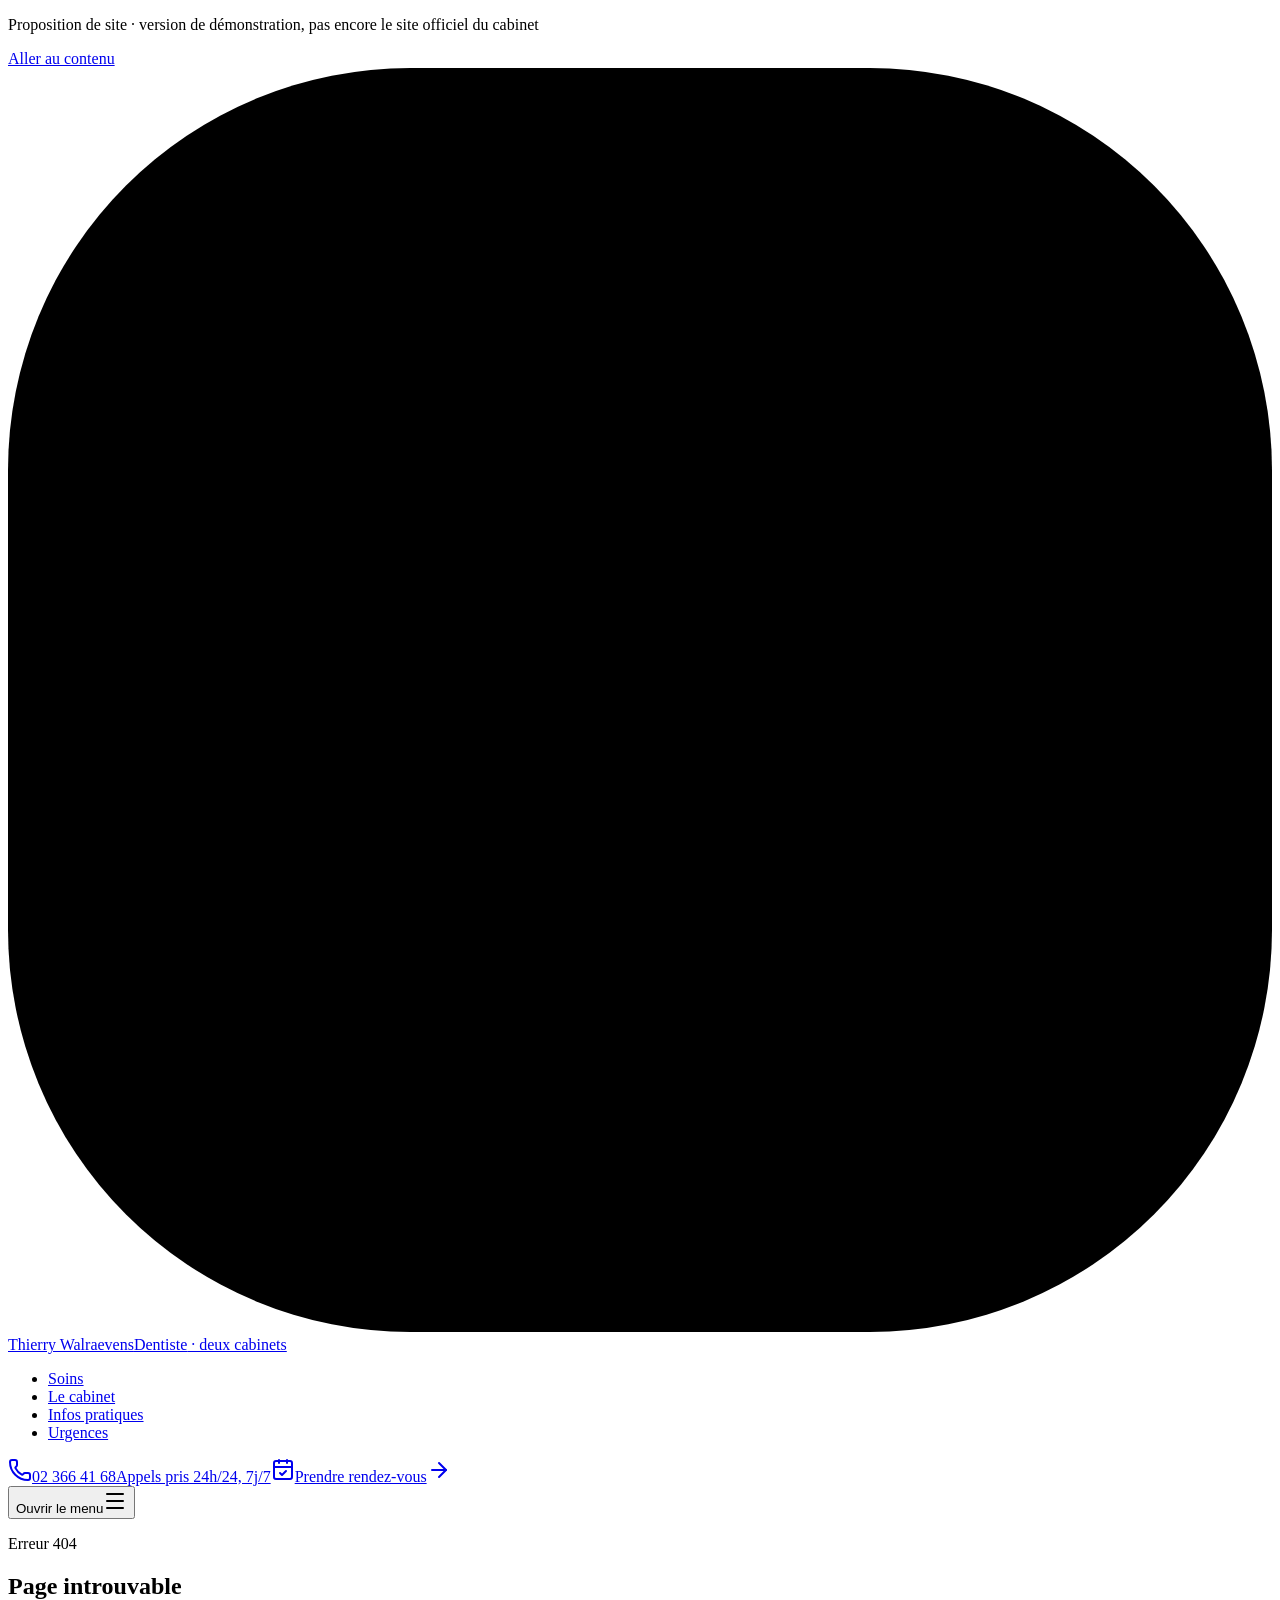
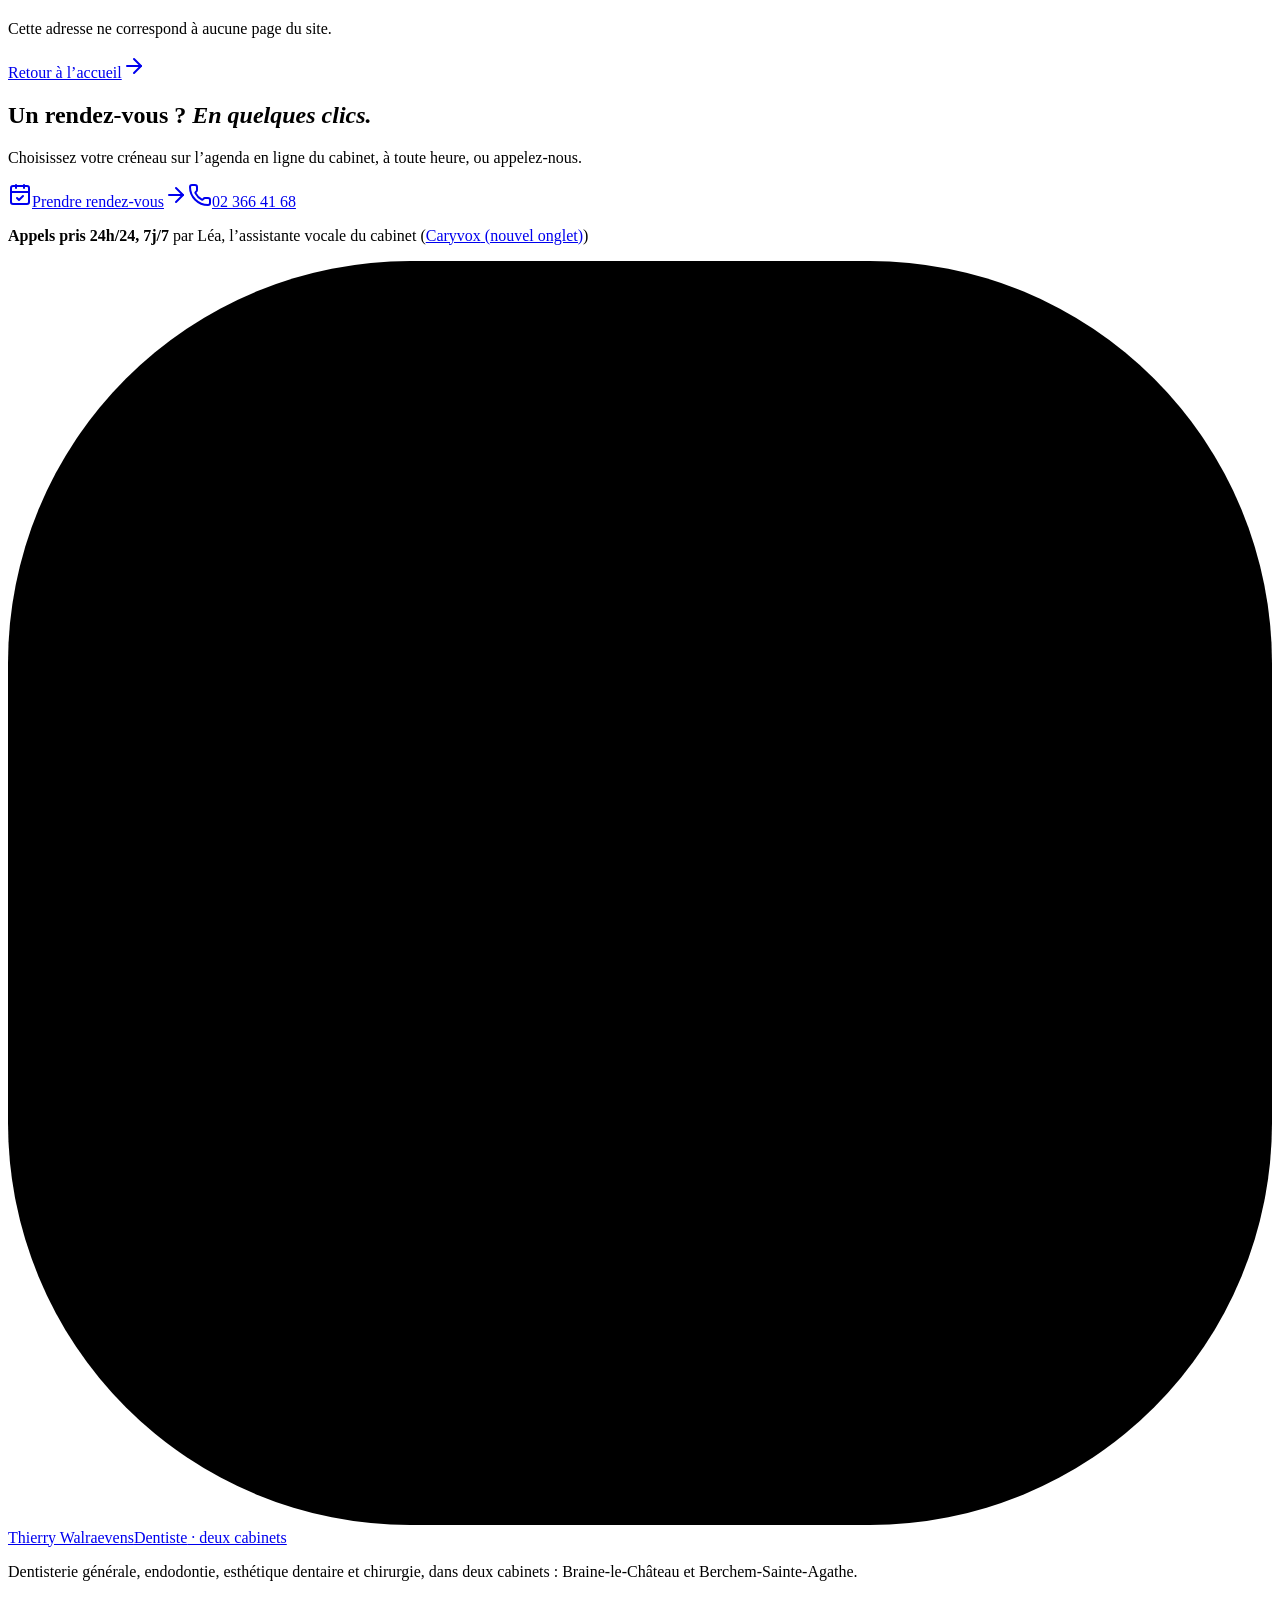
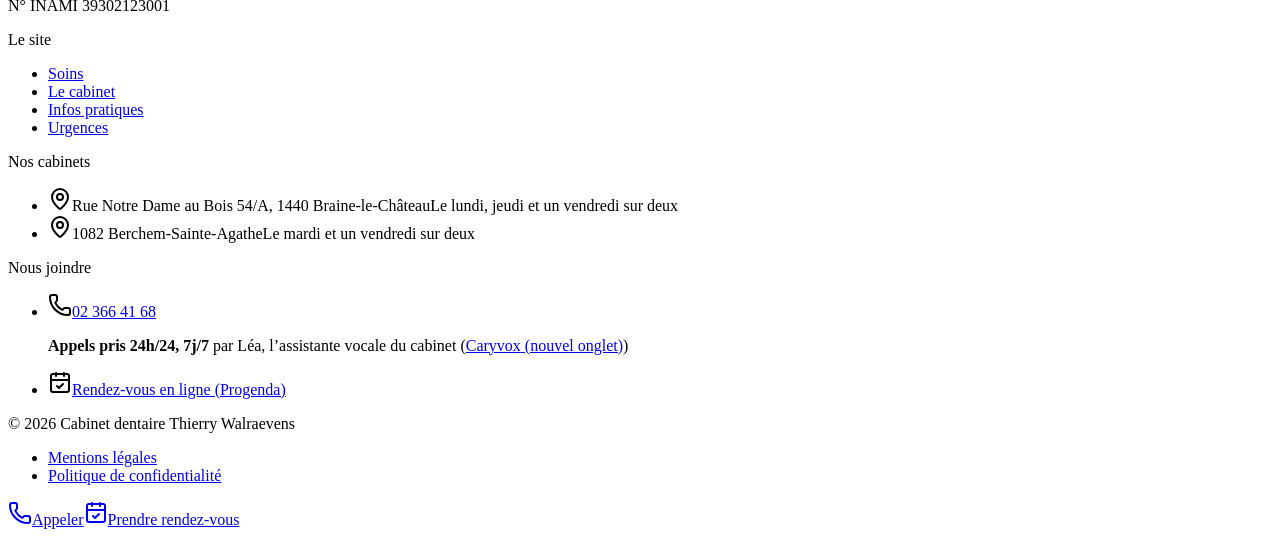
==== commit f4689b40: "Ajout du deuxième cabinet : Berchem-Sainte-Agathe - Deux cabinets présentés partout (accueil, infos " ====
--- a/404/index.html
+++ b/404/index.html
@@ -1 +1 @@
-<!DOCTYPE html><!--rgC60mG_PeloaqsvhAQBb--><html lang="fr-BE" class="__variable_3b4149 __variable_a5dcdc"><head><meta charSet="utf-8"/><meta name="viewport" content="width=device-width, initial-scale=1"/><link rel="stylesheet" href="/dentiste-walraevens/_next/static/css/0da44e98b00c1fce.css" data-precedence="next"/><link rel="preload" as="script" fetchPriority="low" href="/dentiste-walraevens/_next/static/chunks/webpack-4b7eadf9d708b665.js"/><script src="/dentiste-walraevens/_next/static/chunks/4bd1b696-c023c6e3521b1417.js" async=""></script><script src="/dentiste-walraevens/_next/static/chunks/255-5cf0e35ae33d90c1.js" async=""></script><script src="/dentiste-walraevens/_next/static/chunks/main-app-78d97796293f4056.js" async=""></script><script src="/dentiste-walraevens/_next/static/chunks/690-0809685d439d04f0.js" async=""></script><script src="/dentiste-walraevens/_next/static/chunks/app/layout-64fc419ab20fcbe5.js" async=""></script><script src="/dentiste-walraevens/_next/static/chunks/app/page-36de1363439b5743.js" async=""></script><meta name="robots" content="noindex"/><meta name="theme-color" content="#fbfaf8"/><meta name="color-scheme" content="light"/><title>Page introuvable | Dt. Thierry Walraevens</title><meta name="description" content="Dt. Thierry Walraevens, dentiste à Braine-le-Château : dentisterie générale, endodontie, esthétique dentaire et chirurgie. Horaires, accès et prise de rendez-vous en ligne via Progenda."/><meta name="application-name" content="Cabinet dentaire Thierry Walraevens"/><meta name="robots" content="noindex"/><link rel="canonical" href="https://titus5030.github.io/dentiste-walraevens/"/><meta name="format-detection" content="telephone=no"/><meta property="og:title" content="Dentiste à Braine-le-Château | Dt. Thierry Walraevens"/><meta property="og:description" content="Dt. Thierry Walraevens, dentiste à Braine-le-Château : dentisterie générale, endodontie, esthétique dentaire et chirurgie. Horaires, accès et prise de rendez-vous en ligne via Progenda."/><meta property="og:url" content="https://titus5030.github.io/dentiste-walraevens/"/><meta property="og:site_name" content="Cabinet dentaire Thierry Walraevens"/><meta property="og:locale" content="fr_BE"/><meta property="og:image:type" content="image/png"/><meta property="og:image:width" content="1200"/><meta property="og:image:height" content="630"/><meta property="og:image" content="https://titus5030.github.io/dentiste-walraevens/opengraph-image.png?8718f0c8caa14f47"/><meta property="og:type" content="website"/><meta name="twitter:card" content="summary_large_image"/><meta name="twitter:title" content="Dentiste à Braine-le-Château | Dt. Thierry Walraevens"/><meta name="twitter:description" content="Dt. Thierry Walraevens, dentiste à Braine-le-Château : dentisterie générale, endodontie, esthétique dentaire et chirurgie. Horaires, accès et prise de rendez-vous en ligne via Progenda."/><meta name="twitter:image:type" content="image/png"/><meta name="twitter:image:width" content="1200"/><meta name="twitter:image:height" content="630"/><meta name="twitter:image" content="https://titus5030.github.io/dentiste-walraevens/opengraph-image.png?8718f0c8caa14f47"/><link rel="icon" href="/dentiste-walraevens/icon.svg?d20a1e23008a509c" type="image/svg+xml" sizes="any"/><script src="/dentiste-walraevens/_next/static/chunks/polyfills-42372ed130431b0a.js" noModule=""></script></head><body><div hidden=""><!--$--><!--/$--></div><script type="application/ld+json">{"@context":"https://schema.org","@type":"Dentist","@id":"https://titus5030.github.io/dentiste-walraevens/#cabinet","name":"Cabinet dentaire Thierry Walraevens","description":"Dentisterie générale, endodontie, esthétique dentaire et chirurgie, dans un cabinet de Braine-le-Château.","url":"https://titus5030.github.io/dentiste-walraevens/","image":"https://titus5030.github.io/dentiste-walraevens/opengraph-image.png","telephone":"+32 2 366 41 68","address":{"@type":"PostalAddress","streetAddress":"Rue Notre Dame au Bois 54/A","postalCode":"1440","addressLocality":"Braine-le-Château","addressCountry":"BE"},"openingHoursSpecification":[{"@type":"OpeningHoursSpecification","dayOfWeek":"https://schema.org/Monday","opens":"09:00","closes":"18:30"},{"@type":"OpeningHoursSpecification","dayOfWeek":"https://schema.org/Thursday","opens":"08:30","closes":"18:30"},{"@type":"OpeningHoursSpecification","dayOfWeek":"https://schema.org/Friday","opens":"08:30","closes":"18:30"}],"knowsLanguage":["Français","Nederlands","English"],"availableService":[{"@type":"MedicalProcedure","name":"Dentisterie générale"},{"@type":"MedicalProcedure","name":"Endodontie"},{"@type":"MedicalProcedure","name":"Esthétique dentaire"},{"@type":"MedicalProcedure","name":"Chirurgie"}],"medicalSpecialty":["Dentistry","Endodontic"],"paymentAccepted":"Bancontact, Cash","currenciesAccepted":"EUR","contactPoint":{"@type":"ContactPoint","telephone":"+32 2 366 41 68","contactType":"reservations","availableLanguage":["Français","Nederlands","English"],"hoursAvailable":{"@type":"OpeningHoursSpecification","dayOfWeek":["Monday","Tuesday","Wednesday","Thursday","Friday","Saturday","Sunday"],"opens":"00:00","closes":"23:59"}},"potentialAction":{"@type":"ReserveAction","target":"https://progenda.be/calendars/walraevens-thierry-dentiste-braine-le-chateau?locale=fr","name":"Prendre rendez-vous en ligne"},"employee":{"@type":"Person","name":"Thierry Walraevens","jobTitle":"Dentiste","identifier":{"@type":"PropertyValue","propertyID":"INAMI","value":"39302123001"}}}</script><p class="bg-encre-profond px-4 py-2 text-center text-xs text-white/75">Proposition de site · version de démonstration, pas encore le site officiel du cabinet</p><header class="sticky top-0 z-40 transition-[background-color,border-color] duration-300 border-b border-transparent bg-papier"><a href="#contenu" class="sr-only z-50 rounded-full bg-encre px-4 py-2 text-white focus:not-sr-only focus:absolute focus:top-3 focus:left-3">Aller au contenu</a><div class="conteneur flex h-20 items-center justify-between gap-6"><a aria-label="Dentiste Thierry Walraevens, accueil" class="rounded-xl" href="/dentiste-walraevens/"><span class="flex items-center gap-3"><svg viewBox="0 0 44 44" aria-hidden="true" class="size-11 shrink-0"><rect width="44" height="44" rx="14" class="fill-encre"></rect><path d="M15.2 12.5c2.3-1 4.4-.2 6.8.6 2.4-.8 4.5-1.6 6.8-.6 3.2 1.4 3.9 5.4 2.7 9.2-.9 2.8-1.4 5.3-1.8 8-.3 2-2.7 2.3-3.3.3l-1.6-5.1c-.5-1.6-2.9-1.6-3.4 0l-1.6 5.1c-.6 2-3 1.7-3.3-.3-.4-2.7-.9-5.2-1.8-8-1.2-3.8-.5-7.8 2.5-9.2Z" fill="none" stroke-width="1.7" stroke-linejoin="round" class="stroke-white"></path><circle cx="31.5" cy="12.5" r="2.4" class="fill-corail"></circle></svg><span class="flex flex-col leading-none"><span class="font-serif text-[1.375rem] text-encre">Thierry Walraevens</span><span class="mt-1 text-[0.6875rem] font-semibold tracking-[0.18em] uppercase text-gris">Dentiste<span class="hidden sm:inline"> · Braine-le-Château</span></span></span></span></a><nav aria-label="Navigation principale" class="hidden lg:block"><ul class="flex items-center gap-1"><li><a class="relative rounded-full px-4 py-2 text-[0.9375rem] font-medium text-gris transition-colors hover:text-encre aria-[current=page]:text-encre" href="/dentiste-walraevens/soins/">Soins</a></li><li><a class="relative rounded-full px-4 py-2 text-[0.9375rem] font-medium text-gris transition-colors hover:text-encre aria-[current=page]:text-encre" href="/dentiste-walraevens/le-cabinet/">Le cabinet</a></li><li><a class="relative rounded-full px-4 py-2 text-[0.9375rem] font-medium text-gris transition-colors hover:text-encre aria-[current=page]:text-encre" href="/dentiste-walraevens/infos-pratiques/">Infos pratiques</a></li><li><a class="relative rounded-full px-4 py-2 text-[0.9375rem] font-medium text-gris transition-colors hover:text-encre aria-[current=page]:text-encre" href="/dentiste-walraevens/urgences/">Urgences</a></li></ul></nav><div class="hidden items-center gap-2 lg:flex"><a href="tel:+3223664168" class="flex min-h-11 items-center gap-2.5 rounded-full px-3 text-encre transition-colors hover:text-corail-fonce"><svg xmlns="http://www.w3.org/2000/svg" width="24" height="24" viewBox="0 0 24 24" fill="none" stroke="currentColor" stroke-width="2" stroke-linecap="round" stroke-linejoin="round" class="lucide lucide-phone size-4 text-corail-fonce" aria-hidden="true"><path d="M13.832 16.568a1 1 0 0 0 1.213-.303l.355-.465A2 2 0 0 1 17 15h3a2 2 0 0 1 2 2v3a2 2 0 0 1-2 2A18 18 0 0 1 2 4a2 2 0 0 1 2-2h3a2 2 0 0 1 2 2v3a2 2 0 0 1-.8 1.6l-.468.351a1 1 0 0 0-.292 1.233 14 14 0 0 0 6.392 6.384"></path></svg><span class="flex flex-col leading-tight"><span class="text-[0.9375rem] font-semibold">02 366 41 68</span><span class="text-xs text-gris">Appels pris 24h/24, 7j/7</span></span></a><a href="https://progenda.be/calendars/walraevens-thierry-dentiste-braine-le-chateau?locale=fr" class="group inline-flex min-h-12 cursor-pointer items-center justify-center gap-2.5 rounded-full px-6 py-3 text-[0.9375rem] font-semibold leading-none transition-[background-color,color,box-shadow,transform] duration-200 ease-doux active:translate-y-px bg-encre text-white hover:bg-encre-douce shadow-[0_10px_24px_-10px_rgb(31_42_68/0.55)] !min-h-11 !px-5" target="_blank" rel="noopener"><svg xmlns="http://www.w3.org/2000/svg" width="24" height="24" viewBox="0 0 24 24" fill="none" stroke="currentColor" stroke-width="2" stroke-linecap="round" stroke-linejoin="round" class="lucide lucide-calendar-check size-4" aria-hidden="true"><path d="M8 2v3"></path><path d="M16 2v3"></path><rect x="3" y="3" width="18" height="18" rx="2"></rect><path d="M3 9h18"></path><path d="m9 15 2 2 4-4"></path></svg>Prendre rendez-vous<span class="sr-only"> (nouvel onglet)</span><svg xmlns="http://www.w3.org/2000/svg" width="24" height="24" viewBox="0 0 24 24" fill="none" stroke="currentColor" stroke-width="2" stroke-linecap="round" stroke-linejoin="round" class="lucide lucide-arrow-up-right size-4 transition-transform duration-200 group-hover:-translate-y-0.5 group-hover:translate-x-0.5" aria-hidden="true"><path d="M7 7h10v10"></path><path d="M7 17 17 7"></path></svg></a></div><button type="button" aria-expanded="false" aria-controls="menu-mobile" class="-mr-2 flex size-12 cursor-pointer items-center justify-center rounded-full text-encre transition-colors hover:bg-lin lg:hidden"><span class="sr-only">Ouvrir le menu</span><svg xmlns="http://www.w3.org/2000/svg" width="24" height="24" viewBox="0 0 24 24" fill="none" stroke="currentColor" stroke-width="2" stroke-linecap="round" stroke-linejoin="round" class="lucide lucide-menu size-6" aria-hidden="true"><path d="M4 5h16"></path><path d="M4 12h16"></path><path d="M4 19h16"></path></svg></button></div><div id="menu-mobile" hidden="" class="h-[calc(100dvh-5rem)] overflow-y-auto border-t border-filet bg-papier lg:hidden"><nav aria-label="Navigation mobile" class="conteneur flex flex-col py-6"><ul class="divide-y divide-filet"><li><a class="flex min-h-14 items-center font-serif text-[1.75rem] text-encre aria-[current=page]:text-corail-fonce" href="/dentiste-walraevens/">Accueil</a></li><li><a class="flex min-h-14 items-center font-serif text-[1.75rem] text-encre aria-[current=page]:text-corail-fonce" href="/dentiste-walraevens/soins/">Soins</a></li><li><a class="flex min-h-14 items-center font-serif text-[1.75rem] text-encre aria-[current=page]:text-corail-fonce" href="/dentiste-walraevens/le-cabinet/">Le cabinet</a></li><li><a class="flex min-h-14 items-center font-serif text-[1.75rem] text-encre aria-[current=page]:text-corail-fonce" href="/dentiste-walraevens/infos-pratiques/">Infos pratiques</a></li><li><a class="flex min-h-14 items-center font-serif text-[1.75rem] text-encre aria-[current=page]:text-corail-fonce" href="/dentiste-walraevens/urgences/">Urgences</a></li></ul><div class="mt-8 grid gap-3"><a href="https://progenda.be/calendars/walraevens-thierry-dentiste-braine-le-chateau?locale=fr" class="group inline-flex min-h-12 cursor-pointer items-center justify-center gap-2.5 rounded-full px-6 py-3 text-[0.9375rem] font-semibold leading-none transition-[background-color,color,box-shadow,transform] duration-200 ease-doux active:translate-y-px bg-corail text-encre-profond hover:bg-[#ef8672] shadow-[0_10px_24px_-10px_rgb(232_112_90/0.7)] " target="_blank" rel="noopener"><svg xmlns="http://www.w3.org/2000/svg" width="24" height="24" viewBox="0 0 24 24" fill="none" stroke="currentColor" stroke-width="2" stroke-linecap="round" stroke-linejoin="round" class="lucide lucide-calendar-check size-4" aria-hidden="true"><path d="M8 2v3"></path><path d="M16 2v3"></path><rect x="3" y="3" width="18" height="18" rx="2"></rect><path d="M3 9h18"></path><path d="m9 15 2 2 4-4"></path></svg>Prendre rendez-vous<span class="sr-only"> (nouvel onglet)</span><svg xmlns="http://www.w3.org/2000/svg" width="24" height="24" viewBox="0 0 24 24" fill="none" stroke="currentColor" stroke-width="2" stroke-linecap="round" stroke-linejoin="round" class="lucide lucide-arrow-up-right size-4 transition-transform duration-200 group-hover:-translate-y-0.5 group-hover:translate-x-0.5" aria-hidden="true"><path d="M7 7h10v10"></path><path d="M7 17 17 7"></path></svg></a><a href="tel:+3223664168" class="group inline-flex min-h-12 cursor-pointer items-center justify-center gap-2.5 rounded-full px-6 py-3 text-[0.9375rem] font-semibold leading-none transition-[background-color,color,box-shadow,transform] duration-200 ease-doux active:translate-y-px bg-white text-encre ring-1 ring-filet hover:ring-encre/30 "><svg xmlns="http://www.w3.org/2000/svg" width="24" height="24" viewBox="0 0 24 24" fill="none" stroke="currentColor" stroke-width="2" stroke-linecap="round" stroke-linejoin="round" class="lucide lucide-phone size-4" aria-hidden="true"><path d="M13.832 16.568a1 1 0 0 0 1.213-.303l.355-.465A2 2 0 0 1 17 15h3a2 2 0 0 1 2 2v3a2 2 0 0 1-2 2A18 18 0 0 1 2 4a2 2 0 0 1 2-2h3a2 2 0 0 1 2 2v3a2 2 0 0 1-.8 1.6l-.468.351a1 1 0 0 0-.292 1.233 14 14 0 0 0 6.392 6.384"></path></svg>02 366 41 68</a><p class="flex items-start gap-2 text-sm leading-snug text-gris mt-1 justify-center text-center"><span aria-hidden="true" class="relative mt-1.5 flex size-2 shrink-0"><span class="absolute inline-flex h-full w-full rounded-full bg-corail/60 motion-safe:animate-ping"></span><span class="relative inline-flex size-2 rounded-full bg-corail"></span></span><span><strong class="font-semibold text-encre">Appels pris 24h/24, 7j/7</strong> par<!-- --> <!-- -->Léa, l’assistante vocale du cabinet<!-- --> (<a href="https://caryvox.ai" target="_blank" rel="noopener" class="font-semibold underline decoration-2 underline-offset-4 text-encre decoration-corail/50 hover:decoration-corail">Caryvox<span class="sr-only"> (nouvel onglet)</span></a>)</span></p></div></nav></div></header><main id="contenu" tabindex="-1" class="outline-none"><section class="relative isolate overflow-hidden border-b border-filet"><div aria-hidden="true" class="absolute -top-48 right-[-8%] -z-10 size-[34rem] rounded-full bg-[radial-gradient(circle,rgb(242_215_201/0.9),transparent_65%)]"></div><div class="conteneur pt-8 pb-16 sm:pt-10 sm:pb-24"><p class="surtitre">Erreur 404</p><h1 class="mt-4 max-w-4xl text-[3rem] leading-[1] sm:text-7xl lg:text-[5.5rem]">Page introuvable</h1><p class="mt-6 max-w-2xl text-lg text-gris sm:text-xl">Cette adresse ne correspond à aucune page du site.</p><div class="mt-10"><a class="group inline-flex min-h-12 cursor-pointer items-center justify-center gap-2.5 rounded-full px-6 py-3 text-[0.9375rem] font-semibold leading-none transition-[background-color,color,box-shadow,transform] duration-200 ease-doux active:translate-y-px bg-encre text-white hover:bg-encre-douce shadow-[0_10px_24px_-10px_rgb(31_42_68/0.55)] " href="/dentiste-walraevens/">Retour à l’accueil<svg xmlns="http://www.w3.org/2000/svg" width="24" height="24" viewBox="0 0 24 24" fill="none" stroke="currentColor" stroke-width="2" stroke-linecap="round" stroke-linejoin="round" class="lucide lucide-arrow-right size-4 transition-transform duration-200 group-hover:translate-x-1" aria-hidden="true"><path d="M5 12h14"></path><path d="m12 5 7 7-7 7"></path></svg></a></div></div></section><!--$--><!--/$--></main><section aria-labelledby="titre-rdv" class="conteneur py-20 sm:py-24"><div class="relative isolate overflow-hidden rounded-[var(--radius-grand)] bg-encre px-6 py-14 text-white sm:px-14 sm:py-16 lg:px-20"><div aria-hidden="true" class="absolute -top-24 -right-24 -z-10 size-[26rem] rounded-full bg-[radial-gradient(circle,rgb(232_112_90/0.45),transparent_65%)]"></div><div class="flex flex-col gap-10 lg:flex-row lg:items-center lg:justify-between"><div class="max-w-2xl"><h2 id="titre-rdv" class="text-[2.5rem] leading-[1.05] !text-white sm:text-[3.25rem]">Un rendez-vous ? <em class="text-peche">En quelques clics.</em></h2><p class="mt-4 text-lg text-white/70">Choisissez votre créneau sur l’agenda en ligne du cabinet, à toute heure, ou appelez-nous.</p></div><div class="lg:shrink-0"><div class="flex flex-col gap-3 sm:flex-row"><a href="https://progenda.be/calendars/walraevens-thierry-dentiste-braine-le-chateau?locale=fr" class="group inline-flex min-h-12 cursor-pointer items-center justify-center gap-2.5 rounded-full px-6 py-3 text-[0.9375rem] font-semibold leading-none transition-[background-color,color,box-shadow,transform] duration-200 ease-doux active:translate-y-px bg-corail text-encre-profond hover:bg-[#ef8672] shadow-[0_10px_24px_-10px_rgb(232_112_90/0.7)] " target="_blank" rel="noopener"><svg xmlns="http://www.w3.org/2000/svg" width="24" height="24" viewBox="0 0 24 24" fill="none" stroke="currentColor" stroke-width="2" stroke-linecap="round" stroke-linejoin="round" class="lucide lucide-calendar-check size-4" aria-hidden="true"><path d="M8 2v3"></path><path d="M16 2v3"></path><rect x="3" y="3" width="18" height="18" rx="2"></rect><path d="M3 9h18"></path><path d="m9 15 2 2 4-4"></path></svg>Prendre rendez-vous<span class="sr-only"> (nouvel onglet)</span><svg xmlns="http://www.w3.org/2000/svg" width="24" height="24" viewBox="0 0 24 24" fill="none" stroke="currentColor" stroke-width="2" stroke-linecap="round" stroke-linejoin="round" class="lucide lucide-arrow-up-right size-4 transition-transform duration-200 group-hover:-translate-y-0.5 group-hover:translate-x-0.5" aria-hidden="true"><path d="M7 7h10v10"></path><path d="M7 17 17 7"></path></svg></a><a href="tel:+3223664168" class="group inline-flex min-h-12 cursor-pointer items-center justify-center gap-2.5 rounded-full px-6 py-3 text-[0.9375rem] font-semibold leading-none transition-[background-color,color,box-shadow,transform] duration-200 ease-doux active:translate-y-px text-white ring-1 ring-white/30 hover:bg-white/10 hover:ring-white/60 "><svg xmlns="http://www.w3.org/2000/svg" width="24" height="24" viewBox="0 0 24 24" fill="none" stroke="currentColor" stroke-width="2" stroke-linecap="round" stroke-linejoin="round" class="lucide lucide-phone size-4" aria-hidden="true"><path d="M13.832 16.568a1 1 0 0 0 1.213-.303l.355-.465A2 2 0 0 1 17 15h3a2 2 0 0 1 2 2v3a2 2 0 0 1-2 2A18 18 0 0 1 2 4a2 2 0 0 1 2-2h3a2 2 0 0 1 2 2v3a2 2 0 0 1-.8 1.6l-.468.351a1 1 0 0 0-.292 1.233 14 14 0 0 0 6.392 6.384"></path></svg>02 366 41 68</a></div><p class="flex items-start gap-2 text-sm leading-snug text-white/70 mt-4 max-w-sm"><span aria-hidden="true" class="relative mt-1.5 flex size-2 shrink-0"><span class="absolute inline-flex h-full w-full rounded-full bg-corail/60 motion-safe:animate-ping"></span><span class="relative inline-flex size-2 rounded-full bg-corail"></span></span><span><strong class="font-semibold text-white">Appels pris 24h/24, 7j/7</strong> par<!-- --> <!-- -->Léa, l’assistante vocale du cabinet<!-- --> (<a href="https://caryvox.ai" target="_blank" rel="noopener" class="font-semibold underline decoration-2 underline-offset-4 text-white decoration-corail/60 hover:decoration-corail">Caryvox<span class="sr-only"> (nouvel onglet)</span></a>)</span></p></div></div></div></section><footer class="bg-encre-profond pb-28 text-white/70 lg:pb-0"><div class="conteneur grid gap-12 py-16 sm:grid-cols-2 lg:grid-cols-12 lg:py-20"><div class="lg:col-span-4"><a aria-label="Accueil" class="inline-block rounded-xl" href="/dentiste-walraevens/"><span class="flex items-center gap-3"><svg viewBox="0 0 44 44" aria-hidden="true" class="size-11 shrink-0"><rect width="44" height="44" rx="14" class="fill-white/10"></rect><path d="M15.2 12.5c2.3-1 4.4-.2 6.8.6 2.4-.8 4.5-1.6 6.8-.6 3.2 1.4 3.9 5.4 2.7 9.2-.9 2.8-1.4 5.3-1.8 8-.3 2-2.7 2.3-3.3.3l-1.6-5.1c-.5-1.6-2.9-1.6-3.4 0l-1.6 5.1c-.6 2-3 1.7-3.3-.3-.4-2.7-.9-5.2-1.8-8-1.2-3.8-.5-7.8 2.5-9.2Z" fill="none" stroke-width="1.7" stroke-linejoin="round" class="stroke-white"></path><circle cx="31.5" cy="12.5" r="2.4" class="fill-corail"></circle></svg><span class="flex flex-col leading-none"><span class="font-serif text-[1.375rem] text-white">Thierry Walraevens</span><span class="mt-1 text-[0.6875rem] font-semibold tracking-[0.18em] uppercase text-peche">Dentiste<span class="hidden sm:inline"> · Braine-le-Château</span></span></span></span></a><p class="mt-6 max-w-sm text-[0.9375rem] leading-relaxed">Dentisterie générale, endodontie, esthétique dentaire et chirurgie, dans un cabinet de Braine-le-Château.</p><p class="mt-4 text-sm text-white/50">N° INAMI <!-- -->39302123001</p></div><nav aria-label="Pied de page" class="lg:col-span-2"><p class="text-sm font-semibold tracking-[0.14em] text-white uppercase">Le site</p><ul class="mt-5 space-y-3 text-[0.9375rem]"><li><a class="transition-colors hover:text-white" href="/dentiste-walraevens/soins/">Soins</a></li><li><a class="transition-colors hover:text-white" href="/dentiste-walraevens/le-cabinet/">Le cabinet</a></li><li><a class="transition-colors hover:text-white" href="/dentiste-walraevens/infos-pratiques/">Infos pratiques</a></li><li><a class="transition-colors hover:text-white" href="/dentiste-walraevens/urgences/">Urgences</a></li></ul></nav><div class="lg:col-span-3"><p class="text-sm font-semibold tracking-[0.14em] text-white uppercase">Consultations</p><dl class="mt-5 space-y-2 text-[0.9375rem]"><div class="flex justify-between gap-4"><dt>Lundi</dt><dd class="tabular-nums text-white">9 h 00 – 18 h 30</dd></div><div class="flex justify-between gap-4"><dt>Jeudi</dt><dd class="tabular-nums text-white">8 h 30 – 18 h 30</dd></div><div class="flex justify-between gap-4"><dt>Vendredi</dt><dd class="tabular-nums text-white">8 h 30 – 18 h 30</dd></div></dl></div><div class="lg:col-span-3"><p class="text-sm font-semibold tracking-[0.14em] text-white uppercase">Nous joindre</p><ul class="mt-5 space-y-4 text-[0.9375rem]"><li class="flex gap-3"><svg xmlns="http://www.w3.org/2000/svg" width="24" height="24" viewBox="0 0 24 24" fill="none" stroke="currentColor" stroke-width="2" stroke-linecap="round" stroke-linejoin="round" class="lucide lucide-map-pin mt-1 size-4 shrink-0 text-corail" aria-hidden="true"><path d="M20 10c0 4.993-5.539 10.193-7.399 11.799a1 1 0 0 1-1.202 0C9.539 20.193 4 14.993 4 10a8 8 0 0 1 16 0"></path><circle cx="12" cy="10" r="3"></circle></svg>Rue Notre Dame au Bois 54/A, 1440 Braine-le-Château</li><li class="flex gap-3"><svg xmlns="http://www.w3.org/2000/svg" width="24" height="24" viewBox="0 0 24 24" fill="none" stroke="currentColor" stroke-width="2" stroke-linecap="round" stroke-linejoin="round" class="lucide lucide-phone mt-1 size-4 shrink-0 text-corail" aria-hidden="true"><path d="M13.832 16.568a1 1 0 0 0 1.213-.303l.355-.465A2 2 0 0 1 17 15h3a2 2 0 0 1 2 2v3a2 2 0 0 1-2 2A18 18 0 0 1 2 4a2 2 0 0 1 2-2h3a2 2 0 0 1 2 2v3a2 2 0 0 1-.8 1.6l-.468.351a1 1 0 0 0-.292 1.233 14 14 0 0 0 6.392 6.384"></path></svg><span><a href="tel:+3223664168" class="transition-colors hover:text-white">02 366 41 68</a><p class="flex items-start gap-2 text-sm leading-snug text-white/70 mt-2"><span aria-hidden="true" class="relative mt-1.5 flex size-2 shrink-0"><span class="absolute inline-flex h-full w-full rounded-full bg-corail/60 motion-safe:animate-ping"></span><span class="relative inline-flex size-2 rounded-full bg-corail"></span></span><span><strong class="font-semibold text-white">Appels pris 24h/24, 7j/7</strong> par<!-- --> <!-- -->Léa, l’assistante vocale du cabinet<!-- --> (<a href="https://caryvox.ai" target="_blank" rel="noopener" class="font-semibold underline decoration-2 underline-offset-4 text-white decoration-corail/60 hover:decoration-corail">Caryvox<span class="sr-only"> (nouvel onglet)</span></a>)</span></p></span></li><li class="flex gap-3"><svg xmlns="http://www.w3.org/2000/svg" width="24" height="24" viewBox="0 0 24 24" fill="none" stroke="currentColor" stroke-width="2" stroke-linecap="round" stroke-linejoin="round" class="lucide lucide-calendar-check mt-1 size-4 shrink-0 text-corail" aria-hidden="true"><path d="M8 2v3"></path><path d="M16 2v3"></path><rect x="3" y="3" width="18" height="18" rx="2"></rect><path d="M3 9h18"></path><path d="m9 15 2 2 4-4"></path></svg><a href="https://progenda.be/calendars/walraevens-thierry-dentiste-braine-le-chateau?locale=fr" target="_blank" rel="noopener" class="transition-colors hover:text-white">Rendez-vous en ligne (Progenda)</a></li></ul></div></div><div class="border-t border-white/10"><div class="conteneur flex flex-col gap-4 py-6 text-sm text-white/50 sm:flex-row sm:items-center sm:justify-between"><p>© <!-- -->2026<!-- --> <!-- -->Cabinet dentaire Thierry Walraevens</p><ul class="flex flex-wrap gap-x-6 gap-y-2"><li><a class="transition-colors hover:text-white" href="/dentiste-walraevens/mentions-legales/">Mentions légales</a></li><li><a class="transition-colors hover:text-white" href="/dentiste-walraevens/politique-de-confidentialite/">Politique de confidentialité</a></li></ul></div></div></footer><div class="fixed inset-x-0 bottom-0 z-30 border-t border-filet bg-papier/90 px-4 pt-3 pb-[max(0.75rem,env(safe-area-inset-bottom))] backdrop-blur-xl lg:hidden"><div class="mx-auto grid max-w-md grid-cols-[auto_1fr] gap-3"><a href="tel:+3223664168" class="flex min-h-12 items-center justify-center gap-2 rounded-full bg-white px-4 text-[0.9375rem] font-semibold whitespace-nowrap text-encre ring-1 ring-filet"><svg xmlns="http://www.w3.org/2000/svg" width="24" height="24" viewBox="0 0 24 24" fill="none" stroke="currentColor" stroke-width="2" stroke-linecap="round" stroke-linejoin="round" class="lucide lucide-phone size-4 text-corail-fonce" aria-hidden="true"><path d="M13.832 16.568a1 1 0 0 0 1.213-.303l.355-.465A2 2 0 0 1 17 15h3a2 2 0 0 1 2 2v3a2 2 0 0 1-2 2A18 18 0 0 1 2 4a2 2 0 0 1 2-2h3a2 2 0 0 1 2 2v3a2 2 0 0 1-.8 1.6l-.468.351a1 1 0 0 0-.292 1.233 14 14 0 0 0 6.392 6.384"></path></svg>Appeler</a><a href="https://progenda.be/calendars/walraevens-thierry-dentiste-braine-le-chateau?locale=fr" target="_blank" rel="noopener" class="flex min-h-12 items-center justify-center gap-2 rounded-full bg-encre px-4 text-[0.9375rem] font-semibold whitespace-nowrap text-white"><svg xmlns="http://www.w3.org/2000/svg" width="24" height="24" viewBox="0 0 24 24" fill="none" stroke="currentColor" stroke-width="2" stroke-linecap="round" stroke-linejoin="round" class="lucide lucide-calendar-check size-4 text-corail" aria-hidden="true"><path d="M8 2v3"></path><path d="M16 2v3"></path><rect x="3" y="3" width="18" height="18" rx="2"></rect><path d="M3 9h18"></path><path d="m9 15 2 2 4-4"></path></svg>Prendre rendez-vous</a></div></div><script src="/dentiste-walraevens/_next/static/chunks/webpack-4b7eadf9d708b665.js" id="_R_" async=""></script><script>(self.__next_f=self.__next_f||[]).push([0])</script><script>self.__next_f.push([1,"1:\"$Sreact.fragment\"\n3:I[1215,[\"690\",\"static/chunks/690-0809685d439d04f0.js\",\"177\",\"static/chunks/app/layout-64fc419ab20fcbe5.js\"],\"EnTete\"]\n4:I[9766,[],\"\"]\n5:I[8924,[],\"\"]\ne:I[7150,[],\"\"]\n:HL[\"/dentiste-walraevens/_next/static/css/0da44e98b00c1fce.css\",\"style\"]\n2:T803,"])</script><script>self.__next_f.push([1,"{\"@context\":\"https://schema.org\",\"@type\":\"Dentist\",\"@id\":\"https://titus5030.github.io/dentiste-walraevens/#cabinet\",\"name\":\"Cabinet dentaire Thierry Walraevens\",\"description\":\"Dentisterie générale, endodontie, esthétique dentaire et chirurgie, dans un cabinet de Braine-le-Château.\",\"url\":\"https://titus5030.github.io/dentiste-walraevens/\",\"image\":\"https://titus5030.github.io/dentiste-walraevens/opengraph-image.png\",\"telephone\":\"+32 2 366 41 68\",\"address\":{\"@type\":\"PostalAddress\",\"streetAddress\":\"Rue Notre Dame au Bois 54/A\",\"postalCode\":\"1440\",\"addressLocality\":\"Braine-le-Château\",\"addressCountry\":\"BE\"},\"openingHoursSpecification\":[{\"@type\":\"OpeningHoursSpecification\",\"dayOfWeek\":\"https://schema.org/Monday\",\"opens\":\"09:00\",\"closes\":\"18:30\"},{\"@type\":\"OpeningHoursSpecification\",\"dayOfWeek\":\"https://schema.org/Thursday\",\"opens\":\"08:30\",\"closes\":\"18:30\"},{\"@type\":\"OpeningHoursSpecification\",\"dayOfWeek\":\"https://schema.org/Friday\",\"opens\":\"08:30\",\"closes\":\"18:30\"}],\"knowsLanguage\":[\"Français\",\"Nederlands\",\"English\"],\"availableService\":[{\"@type\":\"MedicalProcedure\",\"name\":\"Dentisterie générale\"},{\"@type\":\"MedicalProcedure\",\"name\":\"Endodontie\"},{\"@type\":\"MedicalProcedure\",\"name\":\"Esthétique dentaire\"},{\"@type\":\"MedicalProcedure\",\"name\":\"Chirurgie\"}],\"medicalSpecialty\":[\"Dentistry\",\"Endodontic\"],\"paymentAccepted\":\"Bancontact, Cash\",\"currenciesAccepted\":\"EUR\",\"contactPoint\":{\"@type\":\"ContactPoint\",\"telephone\":\"+32 2 366 41 68\",\"contactType\":\"reservations\",\"availableLanguage\":[\"Français\",\"Nederlands\",\"English\"],\"hoursAvailable\":{\"@type\":\"OpeningHoursSpecification\",\"dayOfWeek\":[\"Monday\",\"Tuesday\",\"Wednesday\",\"Thursday\",\"Friday\",\"Saturday\",\"Sunday\"],\"opens\":\"00:00\",\"closes\":\"23:59\"}},\"potentialAction\":{\"@type\":\"ReserveAction\",\"target\":\"https://progenda.be/calendars/walraevens-thierry-dentiste-braine-le-chateau?locale=fr\",\"name\":\"Prendre rendez-vous en ligne\"},\"employee\":{\"@type\":\"Person\",\"name\":\"Thierry Walraevens\",\"jobTitle\":\"Dentiste\",\"identifier\":{\"@type\":\"PropertyValue\",\"propertyID\":\"INAMI\",\"value\":\"39302123001\"}}}"])</script><script>self.__next_f.push([1,"0:{\"P\":null,\"b\":\"rgC60mG-PeloaqsvhAQBb\",\"p\":\"/dentiste-walraevens\",\"c\":[\"\",\"_not-found\",\"\"],\"i\":false,\"f\":[[[\"\",{\"children\":[\"/_not-found\",{\"children\":[\"__PAGE__\",{}]}]},\"$undefined\",\"$undefined\",true],[\"\",[\"$\",\"$1\",\"c\",{\"children\":[[[\"$\",\"link\",\"0\",{\"rel\":\"stylesheet\",\"href\":\"/dentiste-walraevens/_next/static/css/0da44e98b00c1fce.css\",\"precedence\":\"next\",\"crossOrigin\":\"$undefined\",\"nonce\":\"$undefined\"}]],[\"$\",\"html\",null,{\"lang\":\"fr-BE\",\"className\":\"__variable_3b4149 __variable_a5dcdc\",\"children\":[\"$\",\"body\",null,{\"children\":[[\"$\",\"script\",null,{\"type\":\"application/ld+json\",\"dangerouslySetInnerHTML\":{\"__html\":\"$2\"}}],[\"$\",\"p\",null,{\"className\":\"bg-encre-profond px-4 py-2 text-center text-xs text-white/75\",\"children\":\"Proposition de site · version de démonstration, pas encore le site officiel du cabinet\"}],[\"$\",\"$L3\",null,{}],[\"$\",\"main\",null,{\"id\":\"contenu\",\"tabIndex\":-1,\"className\":\"outline-none\",\"children\":[\"$\",\"$L4\",null,{\"parallelRouterKey\":\"children\",\"error\":\"$undefined\",\"errorStyles\":\"$undefined\",\"errorScripts\":\"$undefined\",\"template\":[\"$\",\"$L5\",null,{}],\"templateStyles\":\"$undefined\",\"templateScripts\":\"$undefined\",\"notFound\":[[\"$\",\"section\",null,{\"className\":\"relative isolate overflow-hidden border-b border-filet\",\"children\":[[\"$\",\"div\",null,{\"aria-hidden\":true,\"className\":\"absolute -top-48 right-[-8%] -z-10 size-[34rem] rounded-full bg-[radial-gradient(circle,rgb(242_215_201/0.9),transparent_65%)]\"}],[\"$\",\"div\",null,{\"className\":\"conteneur pt-8 pb-16 sm:pt-10 sm:pb-24\",\"children\":[\"$undefined\",[\"$\",\"p\",null,{\"className\":\"surtitre\",\"children\":\"Erreur 404\"}],[\"$\",\"h1\",null,{\"className\":\"mt-4 max-w-4xl text-[3rem] leading-[1] sm:text-7xl lg:text-[5.5rem]\",\"children\":\"Page introuvable\"}],\"$L6\",\"$L7\"]}]]}],[]],\"forbidden\":\"$undefined\",\"unauthorized\":\"$undefined\"}]}],\"$L8\",\"$L9\",\"$La\"]}]}]]}],{\"children\":[\"/_not-found\",\"$Lb\",{\"children\":[\"__PAGE__\",\"$Lc\",{},null,false]},null,false]},null,false],\"$Ld\",false]],\"m\":\"$undefined\",\"G\":[\"$e\",[]],\"s\":false,\"S\":true}\n"])</script><script>self.__next_f.push([1,"f:I[2619,[\"690\",\"static/chunks/690-0809685d439d04f0.js\",\"974\",\"static/chunks/app/page-36de1363439b5743.js\"],\"\"]\n10:I[3352,[\"690\",\"static/chunks/690-0809685d439d04f0.js\",\"974\",\"static/chunks/app/page-36de1363439b5743.js\"],\"default\"]\n14:I[4431,[],\"OutletBoundary\"]\n16:I[5278,[],\"AsyncMetadataOutlet\"]\n18:I[4431,[],\"ViewportBoundary\"]\n1a:I[4431,[],\"MetadataBoundary\"]\n1b:\"$Sreact.suspense\"\n6:[\"$\",\"p\",null,{\"className\":\"mt-6 max-w-2xl text-lg text-gris sm:text-xl\",\"children\":\"Cette adresse ne correspond à aucune page du site.\"}]\n"])</script><script>self.__next_f.push([1,"7:[\"$\",\"div\",null,{\"className\":\"mt-10\",\"children\":[\"$\",\"$Lf\",null,{\"href\":\"/\",\"className\":\"group inline-flex min-h-12 cursor-pointer items-center justify-center gap-2.5 rounded-full px-6 py-3 text-[0.9375rem] font-semibold leading-none transition-[background-color,color,box-shadow,transform] duration-200 ease-doux active:translate-y-px bg-encre text-white hover:bg-encre-douce shadow-[0_10px_24px_-10px_rgb(31_42_68/0.55)] \",\"children\":[null,\"Retour à l’accueil\",[\"$\",\"$L10\",null,{\"ref\":\"$undefined\",\"icon\":{\"name\":\"arrow-right\",\"size\":24,\"node\":[[\"path\",{\"d\":\"M5 12h14\",\"key\":\"1ays0h\"}],[\"path\",{\"d\":\"m12 5 7 7-7 7\",\"key\":\"xquz4c\"}]]},\"className\":\"size-4 transition-transform duration-200 group-hover:translate-x-1\",\"aria-hidden\":true}]]}]}]\n"])</script><script>self.__next_f.push([1,"8:[\"$\",\"section\",null,{\"aria-labelledby\":\"titre-rdv\",\"className\":\"conteneur py-20 sm:py-24\",\"children\":[\"$\",\"div\",null,{\"className\":\"relative isolate overflow-hidden rounded-[var(--radius-grand)] bg-encre px-6 py-14 text-white sm:px-14 sm:py-16 lg:px-20\",\"children\":[[\"$\",\"div\",null,{\"aria-hidden\":true,\"className\":\"absolute -top-24 -right-24 -z-10 size-[26rem] rounded-full bg-[radial-gradient(circle,rgb(232_112_90/0.45),transparent_65%)]\"}],[\"$\",\"div\",null,{\"className\":\"flex flex-col gap-10 lg:flex-row lg:items-center lg:justify-between\",\"children\":[[\"$\",\"div\",null,{\"className\":\"max-w-2xl\",\"children\":[[\"$\",\"h2\",null,{\"id\":\"titre-rdv\",\"className\":\"text-[2.5rem] leading-[1.05] !text-white sm:text-[3.25rem]\",\"children\":[\"Un rendez-vous ? \",[\"$\",\"em\",null,{\"className\":\"text-peche\",\"children\":\"En quelques clics.\"}]]}],[\"$\",\"p\",null,{\"className\":\"mt-4 text-lg text-white/70\",\"children\":\"Choisissez votre créneau sur l’agenda en ligne du cabinet, à toute heure, ou appelez-nous.\"}]]}],[\"$\",\"div\",null,{\"className\":\"lg:shrink-0\",\"children\":[[\"$\",\"div\",null,{\"className\":\"flex flex-col gap-3 sm:flex-row\",\"children\":[[\"$\",\"a\",null,{\"href\":\"https://progenda.be/calendars/walraevens-thierry-dentiste-braine-le-chateau?locale=fr\",\"className\":\"group inline-flex min-h-12 cursor-pointer items-center justify-center gap-2.5 rounded-full px-6 py-3 text-[0.9375rem] font-semibold leading-none transition-[background-color,color,box-shadow,transform] duration-200 ease-doux active:translate-y-px bg-corail text-encre-profond hover:bg-[#ef8672] shadow-[0_10px_24px_-10px_rgb(232_112_90/0.7)] \",\"target\":\"_blank\",\"rel\":\"noopener\",\"children\":[[\"$\",\"$L10\",null,{\"ref\":\"$undefined\",\"icon\":{\"name\":\"calendar-check\",\"size\":24,\"node\":[[\"path\",{\"d\":\"M8 2v3\",\"key\":\"1ioesn\"}],[\"path\",{\"d\":\"M16 2v3\",\"key\":\"otl347\"}],[\"rect\",{\"x\":\"3\",\"y\":\"3\",\"width\":\"18\",\"height\":\"18\",\"rx\":\"2\",\"key\":\"h1oib\"}],[\"path\",{\"d\":\"M3 9h18\",\"key\":\"1pudct\"}],[\"path\",{\"d\":\"m9 15 2 2 4-4\",\"key\":\"1grp1n\"}]]},\"className\":\"size-4\",\"aria-hidden\":true}],\"Prendre rendez-vous\",[\"$\",\"span\",null,{\"className\":\"sr-only\",\"children\":\" (nouvel onglet)\"}],[\"$\",\"$L10\",null,{\"ref\":\"$undefined\",\"icon\":{\"name\":\"arrow-up-right\",\"size\":24,\"node\":[[\"path\",{\"d\":\"M7 7h10v10\",\"key\":\"1tivn9\"}],[\"path\",{\"d\":\"M7 17 17 7\",\"key\":\"1vkiza\"}]]},\"className\":\"size-4 transition-transform duration-200 group-hover:-translate-y-0.5 group-hover:translate-x-0.5\",\"aria-hidden\":true}]]}],[\"$\",\"a\",null,{\"href\":\"tel:+3223664168\",\"className\":\"group inline-flex min-h-12 cursor-pointer items-center justify-center gap-2.5 rounded-full px-6 py-3 text-[0.9375rem] font-semibold leading-none transition-[background-color,color,box-shadow,transform] duration-200 ease-doux active:translate-y-px text-white ring-1 ring-white/30 hover:bg-white/10 hover:ring-white/60 \",\"children\":[[\"$\",\"$L10\",null,{\"ref\":\"$undefined\",\"icon\":{\"name\":\"phone\",\"size\":24,\"node\":[[\"path\",{\"d\":\"M13.832 16.568a1 1 0 0 0 1.213-.303l.355-.465A2 2 0 0 1 17 15h3a2 2 0 0 1 2 2v3a2 2 0 0 1-2 2A18 18 0 0 1 2 4a2 2 0 0 1 2-2h3a2 2 0 0 1 2 2v3a2 2 0 0 1-.8 1.6l-.468.351a1 1 0 0 0-.292 1.233 14 14 0 0 0 6.392 6.384\",\"key\":\"9njp5v\"}]]},\"className\":\"size-4\",\"aria-hidden\":true}],\"02 366 41 68\",false,null]}]]}],[\"$\",\"p\",null,{\"className\":\"flex items-start gap-2 text-sm leading-snug text-white/70 mt-4 max-w-sm\",\"children\":[[\"$\",\"span\",null,{\"aria-hidden\":true,\"className\":\"relative mt-1.5 flex size-2 shrink-0\",\"children\":[[\"$\",\"span\",null,{\"className\":\"absolute inline-flex h-full w-full rounded-full bg-corail/60 motion-safe:animate-ping\"}],[\"$\",\"span\",null,{\"className\":\"relative inline-flex size-2 rounded-full bg-corail\"}]]}],[\"$\",\"span\",null,{\"children\":[[\"$\",\"strong\",null,{\"className\":\"font-semibold text-white\",\"children\":\"Appels pris 24h/24, 7j/7\"}],\" par\",\" \",\"Léa, l’assistante vocale du cabinet\",\" (\",[\"$\",\"a\",null,{\"href\":\"https://caryvox.ai\",\"target\":\"_blank\",\"rel\":\"noopener\",\"className\":\"font-semibold underline decoration-2 underline-offset-4 text-white decoration-corail/60 hover:decoration-corail\",\"children\":[\"Caryvox\",[\"$\",\"span\",null,{\"className\":\"sr-only\",\"children\":\" (nouvel onglet)\"}]]}],\")\"]}]]}]]}]]}]]}]}]\n"])</script><script>self.__next_f.push([1,"9:[\"$\",\"footer\",null,{\"className\":\"bg-encre-profond pb-28 text-white/70 lg:pb-0\",\"children\":[[\"$\",\"div\",null,{\"className\":\"conteneur grid gap-12 py-16 sm:grid-cols-2 lg:grid-cols-12 lg:py-20\",\"children\":[[\"$\",\"div\",null,{\"className\":\"lg:col-span-4\",\"children\":[[\"$\",\"$Lf\",null,{\"href\":\"/\",\"aria-label\":\"Accueil\",\"className\":\"inline-block rounded-xl\",\"children\":[\"$\",\"span\",null,{\"className\":\"flex items-center gap-3\",\"children\":[[\"$\",\"svg\",null,{\"viewBox\":\"0 0 44 44\",\"aria-hidden\":true,\"className\":\"size-11 shrink-0\",\"children\":[[\"$\",\"rect\",null,{\"width\":\"44\",\"height\":\"44\",\"rx\":\"14\",\"className\":\"fill-white/10\"}],[\"$\",\"path\",null,{\"d\":\"M15.2 12.5c2.3-1 4.4-.2 6.8.6 2.4-.8 4.5-1.6 6.8-.6 3.2 1.4 3.9 5.4 2.7 9.2-.9 2.8-1.4 5.3-1.8 8-.3 2-2.7 2.3-3.3.3l-1.6-5.1c-.5-1.6-2.9-1.6-3.4 0l-1.6 5.1c-.6 2-3 1.7-3.3-.3-.4-2.7-.9-5.2-1.8-8-1.2-3.8-.5-7.8 2.5-9.2Z\",\"fill\":\"none\",\"strokeWidth\":\"1.7\",\"strokeLinejoin\":\"round\",\"className\":\"stroke-white\"}],[\"$\",\"circle\",null,{\"cx\":\"31.5\",\"cy\":\"12.5\",\"r\":\"2.4\",\"className\":\"fill-corail\"}]]}],[\"$\",\"span\",null,{\"className\":\"flex flex-col leading-none\",\"children\":[[\"$\",\"span\",null,{\"className\":\"font-serif text-[1.375rem] text-white\",\"children\":\"Thierry Walraevens\"}],[\"$\",\"span\",null,{\"className\":\"mt-1 text-[0.6875rem] font-semibold tracking-[0.18em] uppercase text-peche\",\"children\":[\"Dentiste\",[\"$\",\"span\",null,{\"className\":\"hidden sm:inline\",\"children\":\" · Braine-le-Château\"}]]}]]}]]}]}],[\"$\",\"p\",null,{\"className\":\"mt-6 max-w-sm text-[0.9375rem] leading-relaxed\",\"children\":\"Dentisterie générale, endodontie, esthétique dentaire et chirurgie, dans un cabinet de Braine-le-Château.\"}],[\"$\",\"p\",null,{\"className\":\"mt-4 text-sm text-white/50\",\"children\":[\"N° INAMI \",\"39302123001\"]}]]}],[\"$\",\"nav\",null,{\"aria-label\":\"Pied de page\",\"className\":\"lg:col-span-2\",\"children\":[[\"$\",\"p\",null,{\"className\":\"text-sm font-semibold tracking-[0.14em] text-white uppercase\",\"children\":\"Le site\"}],[\"$\",\"ul\",null,{\"className\":\"mt-5 space-y-3 text-[0.9375rem]\",\"children\":[[\"$\",\"li\",\"/soins/\",{\"children\":[\"$\",\"$Lf\",null,{\"href\":\"/soins/\",\"className\":\"transition-colors hover:text-white\",\"children\":\"Soins\"}]}],[\"$\",\"li\",\"/le-cabinet/\",{\"children\":[\"$\",\"$Lf\",null,{\"href\":\"/le-cabinet/\",\"className\":\"transition-colors hover:text-white\",\"children\":\"Le cabinet\"}]}],[\"$\",\"li\",\"/infos-pratiques/\",{\"children\":[\"$\",\"$Lf\",null,{\"href\":\"/infos-pratiques/\",\"className\":\"transition-colors hover:text-white\",\"children\":\"Infos pratiques\"}]}],[\"$\",\"li\",\"/urgences/\",{\"children\":[\"$\",\"$Lf\",null,{\"href\":\"/urgences/\",\"className\":\"transition-colors hover:text-white\",\"children\":\"Urgences\"}]}]]}]]}],[\"$\",\"div\",null,{\"className\":\"lg:col-span-3\",\"children\":[[\"$\",\"p\",null,{\"className\":\"text-sm font-semibold tracking-[0.14em] text-white uppercase\",\"children\":\"Consultations\"}],[\"$\",\"dl\",null,{\"className\":\"mt-5 space-y-2 text-[0.9375rem]\",\"children\":[[\"$\",\"div\",\"Lundi\",{\"className\":\"flex justify-between gap-4\",\"children\":[[\"$\",\"dt\",null,{\"children\":\"Lundi\"}],[\"$\",\"dd\",null,{\"className\":\"tabular-nums text-white\",\"children\":\"9 h 00 – 18 h 30\"}]]}],[\"$\",\"div\",\"Jeudi\",{\"className\":\"flex justify-between gap-4\",\"children\":[[\"$\",\"dt\",null,{\"children\":\"Jeudi\"}],[\"$\",\"dd\",null,{\"className\":\"tabular-nums text-white\",\"children\":\"8 h 30 – 18 h 30\"}]]}],[\"$\",\"div\",\"Vendredi\",{\"className\":\"flex justify-between gap-4\",\"children\":[[\"$\",\"dt\",null,{\"children\":\"Vendredi\"}],[\"$\",\"dd\",null,{\"className\":\"tabular-nums text-white\",\"children\":\"8 h 30 – 18 h 30\"}]]}]]}]]}],[\"$\",\"div\",null,{\"className\":\"lg:col-span-3\",\"children\":[[\"$\",\"p\",null,{\"className\":\"text-sm font-semibold tracking-[0.14em] text-white uppercase\",\"children\":\"Nous joindre\"}],[\"$\",\"ul\",null,{\"className\":\"mt-5 space-y-4 text-[0.9375rem]\",\"children\":[[\"$\",\"li\",null,{\"className\":\"flex gap-3\",\"children\":[[\"$\",\"$L10\",null,{\"ref\":\"$undefined\",\"icon\":{\"name\":\"map-pin\",\"size\":24,\"node\":[[\"path\",{\"d\":\"M20 10c0 4.993-5.539 10.193-7.399 11.799a1 1 0 0 1-1.202 0C9.539 20.193 4 14.993 4 10a8 8 0 0 1 16 0\",\"key\":\"1r0f0z\"}],[\"circle\",{\"cx\":\"12\",\"cy\":\"10\",\"r\":\"3\",\"key\":\"ilqhr7\"}]]},\"className\":\"mt-1 size-4 shrink-0 text-corail\",\"aria-hidden\":true}],\"Rue Notre Dame au Bois 54/A, 1440 Braine-le-Château\"]}],[\"$\",\"li\",null,{\"className\":\"flex gap-3\",\"children\":[[\"$\",\"$L10\",null,{\"ref\":\"$undefined\",\"icon\":\"$8:props:children:props:children:1:props:children:1:props:children:0:props:children:1:props:children:0:props:icon\",\"className\":\"mt-1 size-4 shrink-0 text-corail\",\"aria-hidden\":true}],[\"$\",\"span\",null,{\"children\":[[\"$\",\"a\",null,{\"href\":\"tel:+3223664168\",\"className\":\"transition-colors hover:text-white\",\"children\":\"02 366 41 68\"}],\"$L11\"]}]]}],\"$L12\"]}]]}]]}],\"$L13\"]}]\n"])</script><script>self.__next_f.push([1,"a:[\"$\",\"div\",null,{\"className\":\"fixed inset-x-0 bottom-0 z-30 border-t border-filet bg-papier/90 px-4 pt-3 pb-[max(0.75rem,env(safe-area-inset-bottom))] backdrop-blur-xl lg:hidden\",\"children\":[\"$\",\"div\",null,{\"className\":\"mx-auto grid max-w-md grid-cols-[auto_1fr] gap-3\",\"children\":[[\"$\",\"a\",null,{\"href\":\"tel:+3223664168\",\"className\":\"flex min-h-12 items-center justify-center gap-2 rounded-full bg-white px-4 text-[0.9375rem] font-semibold whitespace-nowrap text-encre ring-1 ring-filet\",\"children\":[[\"$\",\"$L10\",null,{\"ref\":\"$undefined\",\"icon\":\"$8:props:children:props:children:1:props:children:1:props:children:0:props:children:1:props:children:0:props:icon\",\"className\":\"size-4 text-corail-fonce\",\"aria-hidden\":true}],\"Appeler\"]}],[\"$\",\"a\",null,{\"href\":\"https://progenda.be/calendars/walraevens-thierry-dentiste-braine-le-chateau?locale=fr\",\"target\":\"_blank\",\"rel\":\"noopener\",\"className\":\"flex min-h-12 items-center justify-center gap-2 rounded-full bg-encre px-4 text-[0.9375rem] font-semibold whitespace-nowrap text-white\",\"children\":[[\"$\",\"$L10\",null,{\"ref\":\"$undefined\",\"icon\":\"$8:props:children:props:children:1:props:children:1:props:children:0:props:children:0:props:children:0:props:icon\",\"className\":\"size-4 text-corail\",\"aria-hidden\":true}],\"Prendre rendez-vous\"]}]]}]}]\n"])</script><script>self.__next_f.push([1,"b:[\"$\",\"$1\",\"c\",{\"children\":[null,[\"$\",\"$L4\",null,{\"parallelRouterKey\":\"children\",\"error\":\"$undefined\",\"errorStyles\":\"$undefined\",\"errorScripts\":\"$undefined\",\"template\":[\"$\",\"$L5\",null,{}],\"templateStyles\":\"$undefined\",\"templateScripts\":\"$undefined\",\"notFound\":\"$undefined\",\"forbidden\":\"$undefined\",\"unauthorized\":\"$undefined\"}]]}]\n"])</script><script>self.__next_f.push([1,"c:[\"$\",\"$1\",\"c\",{\"children\":[[\"$\",\"section\",null,{\"className\":\"relative isolate overflow-hidden border-b border-filet\",\"children\":[[\"$\",\"div\",null,{\"aria-hidden\":true,\"className\":\"absolute -top-48 right-[-8%] -z-10 size-[34rem] rounded-full bg-[radial-gradient(circle,rgb(242_215_201/0.9),transparent_65%)]\"}],[\"$\",\"div\",null,{\"className\":\"conteneur pt-8 pb-16 sm:pt-10 sm:pb-24\",\"children\":[\"$undefined\",[\"$\",\"p\",null,{\"className\":\"surtitre\",\"children\":\"Erreur 404\"}],[\"$\",\"h1\",null,{\"className\":\"mt-4 max-w-4xl text-[3rem] leading-[1] sm:text-7xl lg:text-[5.5rem]\",\"children\":\"Page introuvable\"}],[\"$\",\"p\",null,{\"className\":\"mt-6 max-w-2xl text-lg text-gris sm:text-xl\",\"children\":\"Cette adresse ne correspond à aucune page du site.\"}],[\"$\",\"div\",null,{\"className\":\"mt-10\",\"children\":[\"$\",\"$Lf\",null,{\"href\":\"/\",\"className\":\"group inline-flex min-h-12 cursor-pointer items-center justify-center gap-2.5 rounded-full px-6 py-3 text-[0.9375rem] font-semibold leading-none transition-[background-color,color,box-shadow,transform] duration-200 ease-doux active:translate-y-px bg-encre text-white hover:bg-encre-douce shadow-[0_10px_24px_-10px_rgb(31_42_68/0.55)] \",\"children\":[null,\"Retour à l’accueil\",[\"$\",\"$L10\",null,{\"ref\":\"$undefined\",\"icon\":\"$7:props:children:props:children:2:props:icon\",\"className\":\"size-4 transition-transform duration-200 group-hover:translate-x-1\",\"aria-hidden\":true}]]}]}]]}]]}],null,[\"$\",\"$L14\",null,{\"children\":[\"$L15\",[\"$\",\"$L16\",null,{\"promise\":\"$@17\"}]]}]]}]\n"])</script><script>self.__next_f.push([1,"d:[\"$\",\"$1\",\"h\",{\"children\":[[\"$\",\"meta\",null,{\"name\":\"robots\",\"content\":\"noindex\"}],[[\"$\",\"$L18\",null,{\"children\":\"$L19\"}],null],[\"$\",\"$L1a\",null,{\"children\":[\"$\",\"div\",null,{\"hidden\":true,\"children\":[\"$\",\"$1b\",null,{\"fallback\":null,\"children\":\"$L1c\"}]}]}]]}]\n"])</script><script>self.__next_f.push([1,"11:[\"$\",\"p\",null,{\"className\":\"flex items-start gap-2 text-sm leading-snug text-white/70 mt-2\",\"children\":[[\"$\",\"span\",null,{\"aria-hidden\":true,\"className\":\"relative mt-1.5 flex size-2 shrink-0\",\"children\":[[\"$\",\"span\",null,{\"className\":\"absolute inline-flex h-full w-full rounded-full bg-corail/60 motion-safe:animate-ping\"}],[\"$\",\"span\",null,{\"className\":\"relative inline-flex size-2 rounded-full bg-corail\"}]]}],[\"$\",\"span\",null,{\"children\":[[\"$\",\"strong\",null,{\"className\":\"font-semibold text-white\",\"children\":\"Appels pris 24h/24, 7j/7\"}],\" par\",\" \",\"Léa, l’assistante vocale du cabinet\",\" (\",[\"$\",\"a\",null,{\"href\":\"https://caryvox.ai\",\"target\":\"_blank\",\"rel\":\"noopener\",\"className\":\"font-semibold underline decoration-2 underline-offset-4 text-white decoration-corail/60 hover:decoration-corail\",\"children\":[\"Caryvox\",[\"$\",\"span\",null,{\"className\":\"sr-only\",\"children\":\" (nouvel onglet)\"}]]}],\")\"]}]]}]\n"])</script><script>self.__next_f.push([1,"12:[\"$\",\"li\",null,{\"className\":\"flex gap-3\",\"children\":[[\"$\",\"$L10\",null,{\"ref\":\"$undefined\",\"icon\":\"$8:props:children:props:children:1:props:children:1:props:children:0:props:children:0:props:children:0:props:icon\",\"className\":\"mt-1 size-4 shrink-0 text-corail\",\"aria-hidden\":true}],[\"$\",\"a\",null,{\"href\":\"https://progenda.be/calendars/walraevens-thierry-dentiste-braine-le-chateau?locale=fr\",\"target\":\"_blank\",\"rel\":\"noopener\",\"className\":\"transition-colors hover:text-white\",\"children\":\"Rendez-vous en ligne (Progenda)\"}]]}]\n"])</script><script>self.__next_f.push([1,"13:[\"$\",\"div\",null,{\"className\":\"border-t border-white/10\",\"children\":[\"$\",\"div\",null,{\"className\":\"conteneur flex flex-col gap-4 py-6 text-sm text-white/50 sm:flex-row sm:items-center sm:justify-between\",\"children\":[[\"$\",\"p\",null,{\"children\":[\"© \",2026,\" \",\"Cabinet dentaire Thierry Walraevens\"]}],[\"$\",\"ul\",null,{\"className\":\"flex flex-wrap gap-x-6 gap-y-2\",\"children\":[[\"$\",\"li\",\"/mentions-legales/\",{\"children\":[\"$\",\"$Lf\",null,{\"href\":\"/mentions-legales/\",\"className\":\"transition-colors hover:text-white\",\"children\":\"Mentions légales\"}]}],[\"$\",\"li\",\"/politique-de-confidentialite/\",{\"children\":[\"$\",\"$Lf\",null,{\"href\":\"/politique-de-confidentialite/\",\"className\":\"transition-colors hover:text-white\",\"children\":\"Politique de confidentialité\"}]}]]}]]}]}]\n"])</script><script>self.__next_f.push([1,"19:[[\"$\",\"meta\",\"0\",{\"charSet\":\"utf-8\"}],[\"$\",\"meta\",\"1\",{\"name\":\"viewport\",\"content\":\"width=device-width, initial-scale=1\"}],[\"$\",\"meta\",\"2\",{\"name\":\"theme-color\",\"content\":\"#fbfaf8\"}],[\"$\",\"meta\",\"3\",{\"name\":\"color-scheme\",\"content\":\"light\"}]]\n15:null\n"])</script><script>self.__next_f.push([1,"1d:I[622,[],\"IconMark\"]\n"])</script><script>self.__next_f.push([1,"17:{\"metadata\":[[\"$\",\"title\",\"0\",{\"children\":\"Page introuvable | Dt. Thierry Walraevens\"}],[\"$\",\"meta\",\"1\",{\"name\":\"description\",\"content\":\"Dt. Thierry Walraevens, dentiste à Braine-le-Château : dentisterie générale, endodontie, esthétique dentaire et chirurgie. Horaires, accès et prise de rendez-vous en ligne via Progenda.\"}],[\"$\",\"meta\",\"2\",{\"name\":\"application-name\",\"content\":\"Cabinet dentaire Thierry Walraevens\"}],[\"$\",\"meta\",\"3\",{\"name\":\"robots\",\"content\":\"noindex\"}],[\"$\",\"link\",\"4\",{\"rel\":\"canonical\",\"href\":\"https://titus5030.github.io/dentiste-walraevens/\"}],[\"$\",\"meta\",\"5\",{\"name\":\"format-detection\",\"content\":\"telephone=no\"}],[\"$\",\"meta\",\"6\",{\"property\":\"og:title\",\"content\":\"Dentiste à Braine-le-Château | Dt. Thierry Walraevens\"}],[\"$\",\"meta\",\"7\",{\"property\":\"og:description\",\"content\":\"Dt. Thierry Walraevens, dentiste à Braine-le-Château : dentisterie générale, endodontie, esthétique dentaire et chirurgie. Horaires, accès et prise de rendez-vous en ligne via Progenda.\"}],[\"$\",\"meta\",\"8\",{\"property\":\"og:url\",\"content\":\"https://titus5030.github.io/dentiste-walraevens/\"}],[\"$\",\"meta\",\"9\",{\"property\":\"og:site_name\",\"content\":\"Cabinet dentaire Thierry Walraevens\"}],[\"$\",\"meta\",\"10\",{\"property\":\"og:locale\",\"content\":\"fr_BE\"}],[\"$\",\"meta\",\"11\",{\"property\":\"og:image:type\",\"content\":\"image/png\"}],[\"$\",\"meta\",\"12\",{\"property\":\"og:image:width\",\"content\":\"1200\"}],[\"$\",\"meta\",\"13\",{\"property\":\"og:image:height\",\"content\":\"630\"}],[\"$\",\"meta\",\"14\",{\"property\":\"og:image\",\"content\":\"https://titus5030.github.io/dentiste-walraevens/opengraph-image.png?8718f0c8caa14f47\"}],[\"$\",\"meta\",\"15\",{\"property\":\"og:type\",\"content\":\"website\"}],[\"$\",\"meta\",\"16\",{\"name\":\"twitter:card\",\"content\":\"summary_large_image\"}],[\"$\",\"meta\",\"17\",{\"name\":\"twitter:title\",\"content\":\"Dentiste à Braine-le-Château | Dt. Thierry Walraevens\"}],[\"$\",\"meta\",\"18\",{\"name\":\"twitter:description\",\"content\":\"Dt. Thierry Walraevens, dentiste à Braine-le-Château : dentisterie générale, endodontie, esthétique dentaire et chirurgie. Horaires, accès et prise de rendez-vous en ligne via Progenda.\"}],[\"$\",\"meta\",\"19\",{\"name\":\"twitter:image:type\",\"content\":\"image/png\"}],[\"$\",\"meta\",\"20\",{\"name\":\"twitter:image:width\",\"content\":\"1200\"}],[\"$\",\"meta\",\"21\",{\"name\":\"twitter:image:height\",\"content\":\"630\"}],[\"$\",\"meta\",\"22\",{\"name\":\"twitter:image\",\"content\":\"https://titus5030.github.io/dentiste-walraevens/opengraph-image.png?8718f0c8caa14f47\"}],[\"$\",\"link\",\"23\",{\"rel\":\"icon\",\"href\":\"/dentiste-walraevens/icon.svg?d20a1e23008a509c\",\"type\":\"image/svg+xml\",\"sizes\":\"any\"}],[\"$\",\"$L1d\",\"24\",{}]],\"error\":null,\"digest\":\"$undefined\"}\n"])</script><script>self.__next_f.push([1,"1c:\"$17:metadata\"\n"])</script></body></html>+<!DOCTYPE html><!--YPSHuSC0V6Eyrjee9C_5Q--><html lang="fr-BE" class="__variable_625bd2 __variable_5bad4a"><head><meta charSet="utf-8"/><meta name="viewport" content="width=device-width, initial-scale=1"/><link rel="stylesheet" href="/dentiste-walraevens/_next/static/css/f1131a07d4300b26.css" data-precedence="next"/><link rel="preload" as="script" fetchPriority="low" href="/dentiste-walraevens/_next/static/chunks/webpack-4b7eadf9d708b665.js"/><script src="/dentiste-walraevens/_next/static/chunks/4bd1b696-c023c6e3521b1417.js" async=""></script><script src="/dentiste-walraevens/_next/static/chunks/255-5cf0e35ae33d90c1.js" async=""></script><script src="/dentiste-walraevens/_next/static/chunks/main-app-78d97796293f4056.js" async=""></script><script src="/dentiste-walraevens/_next/static/chunks/690-0809685d439d04f0.js" async=""></script><script src="/dentiste-walraevens/_next/static/chunks/app/layout-4bf379d474621efd.js" async=""></script><script src="/dentiste-walraevens/_next/static/chunks/app/page-1f6103c00dbeee9d.js" async=""></script><meta name="robots" content="noindex"/><meta name="theme-color" content="#fbfaf8"/><meta name="color-scheme" content="light"/><title>Page introuvable | Dt. Thierry Walraevens</title><meta name="description" content="Dt. Thierry Walraevens, dentiste à Braine-le-Château et à Berchem-Sainte-Agathe : dentisterie générale, endodontie, esthétique dentaire et chirurgie. Horaires, accès et prise de rendez-vous en ligne via Progenda."/><meta name="application-name" content="Cabinet dentaire Thierry Walraevens"/><meta name="robots" content="noindex"/><link rel="canonical" href="https://titus5030.github.io/dentiste-walraevens/"/><meta name="format-detection" content="telephone=no"/><meta property="og:title" content="Dentiste à Braine-le-Château et Berchem-Sainte-Agathe | Dt. Thierry Walraevens"/><meta property="og:description" content="Dt. Thierry Walraevens, dentiste à Braine-le-Château et à Berchem-Sainte-Agathe : dentisterie générale, endodontie, esthétique dentaire et chirurgie. Horaires, accès et prise de rendez-vous en ligne via Progenda."/><meta property="og:url" content="https://titus5030.github.io/dentiste-walraevens/"/><meta property="og:site_name" content="Cabinet dentaire Thierry Walraevens"/><meta property="og:locale" content="fr_BE"/><meta property="og:image:type" content="image/png"/><meta property="og:image:width" content="1200"/><meta property="og:image:height" content="630"/><meta property="og:image" content="https://titus5030.github.io/dentiste-walraevens/opengraph-image.png?8718f0c8caa14f47"/><meta property="og:type" content="website"/><meta name="twitter:card" content="summary_large_image"/><meta name="twitter:title" content="Dentiste à Braine-le-Château et Berchem-Sainte-Agathe | Dt. Thierry Walraevens"/><meta name="twitter:description" content="Dt. Thierry Walraevens, dentiste à Braine-le-Château et à Berchem-Sainte-Agathe : dentisterie générale, endodontie, esthétique dentaire et chirurgie. Horaires, accès et prise de rendez-vous en ligne via Progenda."/><meta name="twitter:image:type" content="image/png"/><meta name="twitter:image:width" content="1200"/><meta name="twitter:image:height" content="630"/><meta name="twitter:image" content="https://titus5030.github.io/dentiste-walraevens/opengraph-image.png?8718f0c8caa14f47"/><link rel="icon" href="/dentiste-walraevens/icon.svg?d20a1e23008a509c" type="image/svg+xml" sizes="any"/><script src="/dentiste-walraevens/_next/static/chunks/polyfills-42372ed130431b0a.js" noModule=""></script></head><body><div hidden=""><!--$--><!--/$--></div><script type="application/ld+json">{"@context":"https://schema.org","@graph":[{"@type":"Person","@id":"https://titus5030.github.io/dentiste-walraevens/#praticien","name":"Thierry Walraevens","jobTitle":"Dentiste","identifier":{"@type":"PropertyValue","propertyID":"INAMI","value":"39302123001"},"knowsLanguage":["Français","Nederlands","English"]},{"@type":"Dentist","@id":"https://titus5030.github.io/dentiste-walraevens/#braine-le-chateau","name":"Cabinet dentaire Thierry Walraevens · Braine-le-Château","description":"Dentisterie générale, endodontie, esthétique dentaire et chirurgie, dans deux cabinets : Braine-le-Château et Berchem-Sainte-Agathe.","url":"https://titus5030.github.io/dentiste-walraevens/","image":"https://titus5030.github.io/dentiste-walraevens/opengraph-image.png","telephone":"+32 2 366 41 68","address":{"@type":"PostalAddress","streetAddress":"Rue Notre Dame au Bois 54/A","postalCode":"1440","addressLocality":"Braine-le-Château","addressCountry":"BE"},"openingHoursSpecification":[{"@type":"OpeningHoursSpecification","dayOfWeek":"https://schema.org/Monday","opens":"09:00","closes":"18:30"},{"@type":"OpeningHoursSpecification","dayOfWeek":"https://schema.org/Thursday","opens":"08:30","closes":"18:30"},{"@type":"OpeningHoursSpecification","dayOfWeek":"https://schema.org/Friday","opens":"08:30","closes":"18:30","description":"une semaine sur deux"}],"knowsLanguage":["Français","Nederlands","English"],"availableService":[{"@type":"MedicalProcedure","name":"Dentisterie générale"},{"@type":"MedicalProcedure","name":"Endodontie"},{"@type":"MedicalProcedure","name":"Esthétique dentaire"},{"@type":"MedicalProcedure","name":"Chirurgie"}],"medicalSpecialty":["Dentistry","Endodontic"],"paymentAccepted":"Bancontact, Cash","currenciesAccepted":"EUR","potentialAction":{"@type":"ReserveAction","target":"https://progenda.be/calendars/walraevens-thierry-dentiste-braine-le-chateau?locale=fr","name":"Prendre rendez-vous à Braine-le-Château"},"employee":{"@id":"https://titus5030.github.io/dentiste-walraevens/#praticien"}},{"@type":"Dentist","@id":"https://titus5030.github.io/dentiste-walraevens/#berchem-sainte-agathe","name":"Cabinet dentaire Thierry Walraevens · Berchem-Sainte-Agathe","description":"Dentisterie générale, endodontie, esthétique dentaire et chirurgie, dans deux cabinets : Braine-le-Château et Berchem-Sainte-Agathe.","url":"https://titus5030.github.io/dentiste-walraevens/","image":"https://titus5030.github.io/dentiste-walraevens/opengraph-image.png","telephone":"+32 2 366 41 68","address":{"@type":"PostalAddress","postalCode":"1082","addressLocality":"Berchem-Sainte-Agathe","addressCountry":"BE"},"openingHoursSpecification":[{"@type":"OpeningHoursSpecification","dayOfWeek":"https://schema.org/Tuesday","opens":"09:00","closes":"18:30"},{"@type":"OpeningHoursSpecification","dayOfWeek":"https://schema.org/Friday","opens":"09:00","closes":"18:30","description":"une semaine sur deux"}],"knowsLanguage":["Français","Nederlands","English"],"availableService":[{"@type":"MedicalProcedure","name":"Dentisterie générale"},{"@type":"MedicalProcedure","name":"Endodontie"},{"@type":"MedicalProcedure","name":"Esthétique dentaire"},{"@type":"MedicalProcedure","name":"Chirurgie"}],"medicalSpecialty":["Dentistry","Endodontic"],"paymentAccepted":"Bancontact, Cash","currenciesAccepted":"EUR","potentialAction":{"@type":"ReserveAction","target":"https://progenda.be/calendars/thierry-walraevens-dentiste-berchem-sainte-agathe?locale=fr","name":"Prendre rendez-vous à Berchem-Sainte-Agathe"},"employee":{"@id":"https://titus5030.github.io/dentiste-walraevens/#praticien"}}]}</script><p class="bg-encre-profond px-4 py-2 text-center text-xs text-white/75">Proposition de site · version de démonstration, pas encore le site officiel du cabinet</p><header class="sticky top-0 z-40 transition-[background-color,border-color] duration-300 border-b border-transparent bg-papier"><a href="#contenu" class="sr-only z-50 rounded-full bg-encre px-4 py-2 text-white focus:not-sr-only focus:absolute focus:top-3 focus:left-3">Aller au contenu</a><div class="conteneur flex h-20 items-center justify-between gap-6"><a aria-label="Dentiste Thierry Walraevens, accueil" class="rounded-xl" href="/dentiste-walraevens/"><span class="flex items-center gap-3"><svg viewBox="0 0 44 44" aria-hidden="true" class="size-11 shrink-0"><rect width="44" height="44" rx="14" class="fill-encre"></rect><path d="M15.2 12.5c2.3-1 4.4-.2 6.8.6 2.4-.8 4.5-1.6 6.8-.6 3.2 1.4 3.9 5.4 2.7 9.2-.9 2.8-1.4 5.3-1.8 8-.3 2-2.7 2.3-3.3.3l-1.6-5.1c-.5-1.6-2.9-1.6-3.4 0l-1.6 5.1c-.6 2-3 1.7-3.3-.3-.4-2.7-.9-5.2-1.8-8-1.2-3.8-.5-7.8 2.5-9.2Z" fill="none" stroke-width="1.7" stroke-linejoin="round" class="stroke-white"></path><circle cx="31.5" cy="12.5" r="2.4" class="fill-corail"></circle></svg><span class="flex flex-col leading-none"><span class="font-serif text-[1.375rem] text-encre">Thierry Walraevens</span><span class="mt-1 text-[0.6875rem] font-semibold tracking-[0.18em] uppercase text-gris">Dentiste<span class="hidden sm:inline"> · deux cabinets</span></span></span></span></a><nav aria-label="Navigation principale" class="hidden lg:block"><ul class="flex items-center gap-1"><li><a class="relative rounded-full px-3 py-2 text-[0.9375rem] font-medium whitespace-nowrap text-gris transition-colors hover:text-encre aria-[current=page]:text-encre" href="/dentiste-walraevens/soins/">Soins</a></li><li><a class="relative rounded-full px-3 py-2 text-[0.9375rem] font-medium whitespace-nowrap text-gris transition-colors hover:text-encre aria-[current=page]:text-encre" href="/dentiste-walraevens/le-cabinet/">Le cabinet</a></li><li><a class="relative rounded-full px-3 py-2 text-[0.9375rem] font-medium whitespace-nowrap text-gris transition-colors hover:text-encre aria-[current=page]:text-encre" href="/dentiste-walraevens/infos-pratiques/">Infos pratiques</a></li><li><a class="relative rounded-full px-3 py-2 text-[0.9375rem] font-medium whitespace-nowrap text-gris transition-colors hover:text-encre aria-[current=page]:text-encre" href="/dentiste-walraevens/urgences/">Urgences</a></li></ul></nav><div class="hidden items-center gap-2 lg:flex"><a href="tel:+3223664168" class="flex min-h-11 items-center gap-2.5 rounded-full px-3 text-encre transition-colors hover:text-corail-fonce"><svg xmlns="http://www.w3.org/2000/svg" width="24" height="24" viewBox="0 0 24 24" fill="none" stroke="currentColor" stroke-width="2" stroke-linecap="round" stroke-linejoin="round" class="lucide lucide-phone size-4 text-corail-fonce" aria-hidden="true"><path d="M13.832 16.568a1 1 0 0 0 1.213-.303l.355-.465A2 2 0 0 1 17 15h3a2 2 0 0 1 2 2v3a2 2 0 0 1-2 2A18 18 0 0 1 2 4a2 2 0 0 1 2-2h3a2 2 0 0 1 2 2v3a2 2 0 0 1-.8 1.6l-.468.351a1 1 0 0 0-.292 1.233 14 14 0 0 0 6.392 6.384"></path></svg><span class="flex flex-col leading-tight"><span class="text-[0.9375rem] font-semibold">02 366 41 68</span><span class="text-xs whitespace-nowrap text-gris">Appels pris 24h/24, 7j/7</span></span></a><a class="group inline-flex min-h-12 cursor-pointer items-center justify-center gap-2.5 whitespace-nowrap rounded-full px-6 py-3 text-[0.9375rem] font-semibold leading-none transition-[background-color,color,box-shadow,transform] duration-200 ease-doux active:translate-y-px bg-encre text-white hover:bg-encre-douce shadow-[0_10px_24px_-10px_rgb(31_42_68/0.55)] !min-h-11 !px-5" href="/dentiste-walraevens/rendez-vous/"><svg xmlns="http://www.w3.org/2000/svg" width="24" height="24" viewBox="0 0 24 24" fill="none" stroke="currentColor" stroke-width="2" stroke-linecap="round" stroke-linejoin="round" class="lucide lucide-calendar-check size-4" aria-hidden="true"><path d="M8 2v3"></path><path d="M16 2v3"></path><rect x="3" y="3" width="18" height="18" rx="2"></rect><path d="M3 9h18"></path><path d="m9 15 2 2 4-4"></path></svg>Prendre rendez-vous<svg xmlns="http://www.w3.org/2000/svg" width="24" height="24" viewBox="0 0 24 24" fill="none" stroke="currentColor" stroke-width="2" stroke-linecap="round" stroke-linejoin="round" class="lucide lucide-arrow-right size-4 transition-transform duration-200 group-hover:translate-x-1" aria-hidden="true"><path d="M5 12h14"></path><path d="m12 5 7 7-7 7"></path></svg></a></div><button type="button" aria-expanded="false" aria-controls="menu-mobile" class="-mr-2 flex size-12 cursor-pointer items-center justify-center rounded-full text-encre transition-colors hover:bg-lin lg:hidden"><span class="sr-only">Ouvrir le menu</span><svg xmlns="http://www.w3.org/2000/svg" width="24" height="24" viewBox="0 0 24 24" fill="none" stroke="currentColor" stroke-width="2" stroke-linecap="round" stroke-linejoin="round" class="lucide lucide-menu size-6" aria-hidden="true"><path d="M4 5h16"></path><path d="M4 12h16"></path><path d="M4 19h16"></path></svg></button></div><div id="menu-mobile" hidden="" class="h-[calc(100dvh-5rem)] overflow-y-auto border-t border-filet bg-papier lg:hidden"><nav aria-label="Navigation mobile" class="conteneur flex flex-col py-6"><ul class="divide-y divide-filet"><li><a class="flex min-h-14 items-center font-serif text-[1.75rem] text-encre aria-[current=page]:text-corail-fonce" href="/dentiste-walraevens/">Accueil</a></li><li><a class="flex min-h-14 items-center font-serif text-[1.75rem] text-encre aria-[current=page]:text-corail-fonce" href="/dentiste-walraevens/soins/">Soins</a></li><li><a class="flex min-h-14 items-center font-serif text-[1.75rem] text-encre aria-[current=page]:text-corail-fonce" href="/dentiste-walraevens/le-cabinet/">Le cabinet</a></li><li><a class="flex min-h-14 items-center font-serif text-[1.75rem] text-encre aria-[current=page]:text-corail-fonce" href="/dentiste-walraevens/infos-pratiques/">Infos pratiques</a></li><li><a class="flex min-h-14 items-center font-serif text-[1.75rem] text-encre aria-[current=page]:text-corail-fonce" href="/dentiste-walraevens/urgences/">Urgences</a></li></ul><div class="mt-8 grid gap-3"><a class="group inline-flex min-h-12 cursor-pointer items-center justify-center gap-2.5 whitespace-nowrap rounded-full px-6 py-3 text-[0.9375rem] font-semibold leading-none transition-[background-color,color,box-shadow,transform] duration-200 ease-doux active:translate-y-px bg-corail text-encre-profond hover:bg-[#ef8672] shadow-[0_10px_24px_-10px_rgb(232_112_90/0.7)] " href="/dentiste-walraevens/rendez-vous/"><svg xmlns="http://www.w3.org/2000/svg" width="24" height="24" viewBox="0 0 24 24" fill="none" stroke="currentColor" stroke-width="2" stroke-linecap="round" stroke-linejoin="round" class="lucide lucide-calendar-check size-4" aria-hidden="true"><path d="M8 2v3"></path><path d="M16 2v3"></path><rect x="3" y="3" width="18" height="18" rx="2"></rect><path d="M3 9h18"></path><path d="m9 15 2 2 4-4"></path></svg>Prendre rendez-vous<svg xmlns="http://www.w3.org/2000/svg" width="24" height="24" viewBox="0 0 24 24" fill="none" stroke="currentColor" stroke-width="2" stroke-linecap="round" stroke-linejoin="round" class="lucide lucide-arrow-right size-4 transition-transform duration-200 group-hover:translate-x-1" aria-hidden="true"><path d="M5 12h14"></path><path d="m12 5 7 7-7 7"></path></svg></a><a href="tel:+3223664168" class="group inline-flex min-h-12 cursor-pointer items-center justify-center gap-2.5 whitespace-nowrap rounded-full px-6 py-3 text-[0.9375rem] font-semibold leading-none transition-[background-color,color,box-shadow,transform] duration-200 ease-doux active:translate-y-px bg-white text-encre ring-1 ring-filet hover:ring-encre/30 "><svg xmlns="http://www.w3.org/2000/svg" width="24" height="24" viewBox="0 0 24 24" fill="none" stroke="currentColor" stroke-width="2" stroke-linecap="round" stroke-linejoin="round" class="lucide lucide-phone size-4" aria-hidden="true"><path d="M13.832 16.568a1 1 0 0 0 1.213-.303l.355-.465A2 2 0 0 1 17 15h3a2 2 0 0 1 2 2v3a2 2 0 0 1-2 2A18 18 0 0 1 2 4a2 2 0 0 1 2-2h3a2 2 0 0 1 2 2v3a2 2 0 0 1-.8 1.6l-.468.351a1 1 0 0 0-.292 1.233 14 14 0 0 0 6.392 6.384"></path></svg>02 366 41 68</a><p class="flex items-start gap-2 text-sm leading-snug text-gris mt-1 justify-center text-center"><span aria-hidden="true" class="relative mt-1.5 flex size-2 shrink-0"><span class="absolute inline-flex h-full w-full rounded-full bg-corail/60 motion-safe:animate-ping"></span><span class="relative inline-flex size-2 rounded-full bg-corail"></span></span><span><strong class="font-semibold text-encre">Appels pris 24h/24, 7j/7</strong> par<!-- --> <!-- -->Léa, l’assistante vocale du cabinet<!-- --> (<a href="https://caryvox.ai" target="_blank" rel="noopener" class="font-semibold underline decoration-2 underline-offset-4 text-encre decoration-corail/50 hover:decoration-corail">Caryvox<span class="sr-only"> (nouvel onglet)</span></a>)</span></p></div></nav></div></header><main id="contenu" tabindex="-1" class="outline-none"><section class="relative isolate overflow-hidden border-b border-filet"><div aria-hidden="true" class="absolute -top-48 right-[-8%] -z-10 size-[34rem] rounded-full bg-[radial-gradient(circle,rgb(242_215_201/0.9),transparent_65%)]"></div><div class="conteneur pt-8 pb-16 sm:pt-10 sm:pb-24"><p class="surtitre">Erreur 404</p><h1 class="mt-4 max-w-4xl text-[3rem] leading-[1] sm:text-7xl lg:text-[5.5rem]">Page introuvable</h1><p class="mt-6 max-w-2xl text-lg text-gris sm:text-xl">Cette adresse ne correspond à aucune page du site.</p><div class="mt-10"><a class="group inline-flex min-h-12 cursor-pointer items-center justify-center gap-2.5 whitespace-nowrap rounded-full px-6 py-3 text-[0.9375rem] font-semibold leading-none transition-[background-color,color,box-shadow,transform] duration-200 ease-doux active:translate-y-px bg-encre text-white hover:bg-encre-douce shadow-[0_10px_24px_-10px_rgb(31_42_68/0.55)] " href="/dentiste-walraevens/">Retour à l’accueil<svg xmlns="http://www.w3.org/2000/svg" width="24" height="24" viewBox="0 0 24 24" fill="none" stroke="currentColor" stroke-width="2" stroke-linecap="round" stroke-linejoin="round" class="lucide lucide-arrow-right size-4 transition-transform duration-200 group-hover:translate-x-1" aria-hidden="true"><path d="M5 12h14"></path><path d="m12 5 7 7-7 7"></path></svg></a></div></div></section><!--$--><!--/$--></main><section aria-labelledby="titre-rdv" class="conteneur py-20 sm:py-24"><div class="relative isolate overflow-hidden rounded-[var(--radius-grand)] bg-encre px-6 py-14 text-white sm:px-14 sm:py-16 lg:px-20"><div aria-hidden="true" class="absolute -top-24 -right-24 -z-10 size-[26rem] rounded-full bg-[radial-gradient(circle,rgb(232_112_90/0.45),transparent_65%)]"></div><div class="flex flex-col gap-10 lg:flex-row lg:items-center lg:justify-between"><div class="max-w-2xl"><h2 id="titre-rdv" class="text-[2.5rem] leading-[1.05] !text-white sm:text-[3.25rem]">Un rendez-vous ? <em class="text-peche">En quelques clics.</em></h2><p class="mt-4 text-lg text-white/70">Choisissez votre créneau sur l’agenda en ligne du cabinet, à toute heure, ou appelez-nous.</p></div><div class="lg:shrink-0"><div class="flex flex-col gap-3 sm:flex-row"><a class="group inline-flex min-h-12 cursor-pointer items-center justify-center gap-2.5 whitespace-nowrap rounded-full px-6 py-3 text-[0.9375rem] font-semibold leading-none transition-[background-color,color,box-shadow,transform] duration-200 ease-doux active:translate-y-px bg-corail text-encre-profond hover:bg-[#ef8672] shadow-[0_10px_24px_-10px_rgb(232_112_90/0.7)] " href="/dentiste-walraevens/rendez-vous/"><svg xmlns="http://www.w3.org/2000/svg" width="24" height="24" viewBox="0 0 24 24" fill="none" stroke="currentColor" stroke-width="2" stroke-linecap="round" stroke-linejoin="round" class="lucide lucide-calendar-check size-4" aria-hidden="true"><path d="M8 2v3"></path><path d="M16 2v3"></path><rect x="3" y="3" width="18" height="18" rx="2"></rect><path d="M3 9h18"></path><path d="m9 15 2 2 4-4"></path></svg>Prendre rendez-vous<svg xmlns="http://www.w3.org/2000/svg" width="24" height="24" viewBox="0 0 24 24" fill="none" stroke="currentColor" stroke-width="2" stroke-linecap="round" stroke-linejoin="round" class="lucide lucide-arrow-right size-4 transition-transform duration-200 group-hover:translate-x-1" aria-hidden="true"><path d="M5 12h14"></path><path d="m12 5 7 7-7 7"></path></svg></a><a href="tel:+3223664168" class="group inline-flex min-h-12 cursor-pointer items-center justify-center gap-2.5 whitespace-nowrap rounded-full px-6 py-3 text-[0.9375rem] font-semibold leading-none transition-[background-color,color,box-shadow,transform] duration-200 ease-doux active:translate-y-px text-white ring-1 ring-white/30 hover:bg-white/10 hover:ring-white/60 "><svg xmlns="http://www.w3.org/2000/svg" width="24" height="24" viewBox="0 0 24 24" fill="none" stroke="currentColor" stroke-width="2" stroke-linecap="round" stroke-linejoin="round" class="lucide lucide-phone size-4" aria-hidden="true"><path d="M13.832 16.568a1 1 0 0 0 1.213-.303l.355-.465A2 2 0 0 1 17 15h3a2 2 0 0 1 2 2v3a2 2 0 0 1-2 2A18 18 0 0 1 2 4a2 2 0 0 1 2-2h3a2 2 0 0 1 2 2v3a2 2 0 0 1-.8 1.6l-.468.351a1 1 0 0 0-.292 1.233 14 14 0 0 0 6.392 6.384"></path></svg>02 366 41 68</a></div><p class="flex items-start gap-2 text-sm leading-snug text-white/70 mt-4 max-w-sm"><span aria-hidden="true" class="relative mt-1.5 flex size-2 shrink-0"><span class="absolute inline-flex h-full w-full rounded-full bg-corail/60 motion-safe:animate-ping"></span><span class="relative inline-flex size-2 rounded-full bg-corail"></span></span><span><strong class="font-semibold text-white">Appels pris 24h/24, 7j/7</strong> par<!-- --> <!-- -->Léa, l’assistante vocale du cabinet<!-- --> (<a href="https://caryvox.ai" target="_blank" rel="noopener" class="font-semibold underline decoration-2 underline-offset-4 text-white decoration-corail/60 hover:decoration-corail">Caryvox<span class="sr-only"> (nouvel onglet)</span></a>)</span></p></div></div></div></section><footer class="bg-encre-profond pb-28 text-white/70 lg:pb-0"><div class="conteneur grid gap-12 py-16 sm:grid-cols-2 lg:grid-cols-12 lg:py-20"><div class="lg:col-span-4"><a aria-label="Accueil" class="inline-block rounded-xl" href="/dentiste-walraevens/"><span class="flex items-center gap-3"><svg viewBox="0 0 44 44" aria-hidden="true" class="size-11 shrink-0"><rect width="44" height="44" rx="14" class="fill-white/10"></rect><path d="M15.2 12.5c2.3-1 4.4-.2 6.8.6 2.4-.8 4.5-1.6 6.8-.6 3.2 1.4 3.9 5.4 2.7 9.2-.9 2.8-1.4 5.3-1.8 8-.3 2-2.7 2.3-3.3.3l-1.6-5.1c-.5-1.6-2.9-1.6-3.4 0l-1.6 5.1c-.6 2-3 1.7-3.3-.3-.4-2.7-.9-5.2-1.8-8-1.2-3.8-.5-7.8 2.5-9.2Z" fill="none" stroke-width="1.7" stroke-linejoin="round" class="stroke-white"></path><circle cx="31.5" cy="12.5" r="2.4" class="fill-corail"></circle></svg><span class="flex flex-col leading-none"><span class="font-serif text-[1.375rem] text-white">Thierry Walraevens</span><span class="mt-1 text-[0.6875rem] font-semibold tracking-[0.18em] uppercase text-peche">Dentiste<span class="hidden sm:inline"> · deux cabinets</span></span></span></span></a><p class="mt-6 max-w-sm text-[0.9375rem] leading-relaxed">Dentisterie générale, endodontie, esthétique dentaire et chirurgie, dans deux cabinets : Braine-le-Château et Berchem-Sainte-Agathe.</p><p class="mt-4 text-sm text-white/50">N° INAMI <!-- -->39302123001</p></div><nav aria-label="Pied de page" class="lg:col-span-2"><p class="text-sm font-semibold tracking-[0.14em] text-white uppercase">Le site</p><ul class="mt-5 space-y-3 text-[0.9375rem]"><li><a class="transition-colors hover:text-white" href="/dentiste-walraevens/soins/">Soins</a></li><li><a class="transition-colors hover:text-white" href="/dentiste-walraevens/le-cabinet/">Le cabinet</a></li><li><a class="transition-colors hover:text-white" href="/dentiste-walraevens/infos-pratiques/">Infos pratiques</a></li><li><a class="transition-colors hover:text-white" href="/dentiste-walraevens/urgences/">Urgences</a></li></ul></nav><div class="lg:col-span-3"><p class="text-sm font-semibold tracking-[0.14em] text-white uppercase">Nos cabinets</p><ul class="mt-5 space-y-4 text-[0.9375rem]"><li class="flex gap-3"><svg xmlns="http://www.w3.org/2000/svg" width="24" height="24" viewBox="0 0 24 24" fill="none" stroke="currentColor" stroke-width="2" stroke-linecap="round" stroke-linejoin="round" class="lucide lucide-map-pin mt-1 size-4 shrink-0 text-corail" aria-hidden="true"><path d="M20 10c0 4.993-5.539 10.193-7.399 11.799a1 1 0 0 1-1.202 0C9.539 20.193 4 14.993 4 10a8 8 0 0 1 16 0"></path><circle cx="12" cy="10" r="3"></circle></svg><span><span class="block text-white">Rue Notre Dame au Bois 54/A, 1440 Braine-le-Château</span><span class="text-sm">Le <!-- -->lundi, jeudi et un vendredi sur deux</span></span></li><li class="flex gap-3"><svg xmlns="http://www.w3.org/2000/svg" width="24" height="24" viewBox="0 0 24 24" fill="none" stroke="currentColor" stroke-width="2" stroke-linecap="round" stroke-linejoin="round" class="lucide lucide-map-pin mt-1 size-4 shrink-0 text-corail" aria-hidden="true"><path d="M20 10c0 4.993-5.539 10.193-7.399 11.799a1 1 0 0 1-1.202 0C9.539 20.193 4 14.993 4 10a8 8 0 0 1 16 0"></path><circle cx="12" cy="10" r="3"></circle></svg><span><span class="block text-white">1082 Berchem-Sainte-Agathe</span><span class="text-sm">Le <!-- -->mardi et un vendredi sur deux</span></span></li></ul></div><div class="lg:col-span-3"><p class="text-sm font-semibold tracking-[0.14em] text-white uppercase">Nous joindre</p><ul class="mt-5 space-y-4 text-[0.9375rem]"><li class="flex gap-3"><svg xmlns="http://www.w3.org/2000/svg" width="24" height="24" viewBox="0 0 24 24" fill="none" stroke="currentColor" stroke-width="2" stroke-linecap="round" stroke-linejoin="round" class="lucide lucide-phone mt-1 size-4 shrink-0 text-corail" aria-hidden="true"><path d="M13.832 16.568a1 1 0 0 0 1.213-.303l.355-.465A2 2 0 0 1 17 15h3a2 2 0 0 1 2 2v3a2 2 0 0 1-2 2A18 18 0 0 1 2 4a2 2 0 0 1 2-2h3a2 2 0 0 1 2 2v3a2 2 0 0 1-.8 1.6l-.468.351a1 1 0 0 0-.292 1.233 14 14 0 0 0 6.392 6.384"></path></svg><span><a href="tel:+3223664168" class="transition-colors hover:text-white">02 366 41 68</a><p class="flex items-start gap-2 text-sm leading-snug text-white/70 mt-2"><span aria-hidden="true" class="relative mt-1.5 flex size-2 shrink-0"><span class="absolute inline-flex h-full w-full rounded-full bg-corail/60 motion-safe:animate-ping"></span><span class="relative inline-flex size-2 rounded-full bg-corail"></span></span><span><strong class="font-semibold text-white">Appels pris 24h/24, 7j/7</strong> par<!-- --> <!-- -->Léa, l’assistante vocale du cabinet<!-- --> (<a href="https://caryvox.ai" target="_blank" rel="noopener" class="font-semibold underline decoration-2 underline-offset-4 text-white decoration-corail/60 hover:decoration-corail">Caryvox<span class="sr-only"> (nouvel onglet)</span></a>)</span></p></span></li><li class="flex gap-3"><svg xmlns="http://www.w3.org/2000/svg" width="24" height="24" viewBox="0 0 24 24" fill="none" stroke="currentColor" stroke-width="2" stroke-linecap="round" stroke-linejoin="round" class="lucide lucide-calendar-check mt-1 size-4 shrink-0 text-corail" aria-hidden="true"><path d="M8 2v3"></path><path d="M16 2v3"></path><rect x="3" y="3" width="18" height="18" rx="2"></rect><path d="M3 9h18"></path><path d="m9 15 2 2 4-4"></path></svg><a class="transition-colors hover:text-white" href="/dentiste-walraevens/rendez-vous/">Rendez-vous en ligne (Progenda)</a></li></ul></div></div><div class="border-t border-white/10"><div class="conteneur flex flex-col gap-4 py-6 text-sm text-white/50 sm:flex-row sm:items-center sm:justify-between"><p>© <!-- -->2026<!-- --> <!-- -->Cabinet dentaire Thierry Walraevens</p><ul class="flex flex-wrap gap-x-6 gap-y-2"><li><a class="transition-colors hover:text-white" href="/dentiste-walraevens/mentions-legales/">Mentions légales</a></li><li><a class="transition-colors hover:text-white" href="/dentiste-walraevens/politique-de-confidentialite/">Politique de confidentialité</a></li></ul></div></div></footer><div class="fixed inset-x-0 bottom-0 z-30 border-t border-filet bg-papier/90 px-4 pt-3 pb-[max(0.75rem,env(safe-area-inset-bottom))] backdrop-blur-xl lg:hidden"><div class="mx-auto grid max-w-md grid-cols-[auto_1fr] gap-3"><a href="tel:+3223664168" class="flex min-h-12 items-center justify-center gap-2 rounded-full bg-white px-4 text-[0.9375rem] font-semibold whitespace-nowrap text-encre ring-1 ring-filet"><svg xmlns="http://www.w3.org/2000/svg" width="24" height="24" viewBox="0 0 24 24" fill="none" stroke="currentColor" stroke-width="2" stroke-linecap="round" stroke-linejoin="round" class="lucide lucide-phone size-4 text-corail-fonce" aria-hidden="true"><path d="M13.832 16.568a1 1 0 0 0 1.213-.303l.355-.465A2 2 0 0 1 17 15h3a2 2 0 0 1 2 2v3a2 2 0 0 1-2 2A18 18 0 0 1 2 4a2 2 0 0 1 2-2h3a2 2 0 0 1 2 2v3a2 2 0 0 1-.8 1.6l-.468.351a1 1 0 0 0-.292 1.233 14 14 0 0 0 6.392 6.384"></path></svg>Appeler</a><a class="flex min-h-12 items-center justify-center gap-2 rounded-full bg-encre px-4 text-[0.9375rem] font-semibold whitespace-nowrap text-white" href="/dentiste-walraevens/rendez-vous/"><svg xmlns="http://www.w3.org/2000/svg" width="24" height="24" viewBox="0 0 24 24" fill="none" stroke="currentColor" stroke-width="2" stroke-linecap="round" stroke-linejoin="round" class="lucide lucide-calendar-check size-4 text-corail" aria-hidden="true"><path d="M8 2v3"></path><path d="M16 2v3"></path><rect x="3" y="3" width="18" height="18" rx="2"></rect><path d="M3 9h18"></path><path d="m9 15 2 2 4-4"></path></svg>Prendre rendez-vous</a></div></div><script src="/dentiste-walraevens/_next/static/chunks/webpack-4b7eadf9d708b665.js" id="_R_" async=""></script><script>(self.__next_f=self.__next_f||[]).push([0])</script><script>self.__next_f.push([1,"1:\"$Sreact.fragment\"\nc:I[7150,[],\"\"]\n:HL[\"/dentiste-walraevens/_next/static/css/f1131a07d4300b26.css\",\"style\"]\n2:Te1a,"])</script><script>self.__next_f.push([1,"{\"@context\":\"https://schema.org\",\"@graph\":[{\"@type\":\"Person\",\"@id\":\"https://titus5030.github.io/dentiste-walraevens/#praticien\",\"name\":\"Thierry Walraevens\",\"jobTitle\":\"Dentiste\",\"identifier\":{\"@type\":\"PropertyValue\",\"propertyID\":\"INAMI\",\"value\":\"39302123001\"},\"knowsLanguage\":[\"Français\",\"Nederlands\",\"English\"]},{\"@type\":\"Dentist\",\"@id\":\"https://titus5030.github.io/dentiste-walraevens/#braine-le-chateau\",\"name\":\"Cabinet dentaire Thierry Walraevens · Braine-le-Château\",\"description\":\"Dentisterie générale, endodontie, esthétique dentaire et chirurgie, dans deux cabinets : Braine-le-Château et Berchem-Sainte-Agathe.\",\"url\":\"https://titus5030.github.io/dentiste-walraevens/\",\"image\":\"https://titus5030.github.io/dentiste-walraevens/opengraph-image.png\",\"telephone\":\"+32 2 366 41 68\",\"address\":{\"@type\":\"PostalAddress\",\"streetAddress\":\"Rue Notre Dame au Bois 54/A\",\"postalCode\":\"1440\",\"addressLocality\":\"Braine-le-Château\",\"addressCountry\":\"BE\"},\"openingHoursSpecification\":[{\"@type\":\"OpeningHoursSpecification\",\"dayOfWeek\":\"https://schema.org/Monday\",\"opens\":\"09:00\",\"closes\":\"18:30\"},{\"@type\":\"OpeningHoursSpecification\",\"dayOfWeek\":\"https://schema.org/Thursday\",\"opens\":\"08:30\",\"closes\":\"18:30\"},{\"@type\":\"OpeningHoursSpecification\",\"dayOfWeek\":\"https://schema.org/Friday\",\"opens\":\"08:30\",\"closes\":\"18:30\",\"description\":\"une semaine sur deux\"}],\"knowsLanguage\":[\"Français\",\"Nederlands\",\"English\"],\"availableService\":[{\"@type\":\"MedicalProcedure\",\"name\":\"Dentisterie générale\"},{\"@type\":\"MedicalProcedure\",\"name\":\"Endodontie\"},{\"@type\":\"MedicalProcedure\",\"name\":\"Esthétique dentaire\"},{\"@type\":\"MedicalProcedure\",\"name\":\"Chirurgie\"}],\"medicalSpecialty\":[\"Dentistry\",\"Endodontic\"],\"paymentAccepted\":\"Bancontact, Cash\",\"currenciesAccepted\":\"EUR\",\"potentialAction\":{\"@type\":\"ReserveAction\",\"target\":\"https://progenda.be/calendars/walraevens-thierry-dentiste-braine-le-chateau?locale=fr\",\"name\":\"Prendre rendez-vous à Braine-le-Château\"},\"employee\":{\"@id\":\"https://titus5030.github.io/dentiste-walraevens/#praticien\"}},{\"@type\":\"Dentist\",\"@id\":\"https://titus5030.github.io/dentiste-walraevens/#berchem-sainte-agathe\",\"name\":\"Cabinet dentaire Thierry Walraevens · Berchem-Sainte-Agathe\",\"description\":\"Dentisterie générale, endodontie, esthétique dentaire et chirurgie, dans deux cabinets : Braine-le-Château et Berchem-Sainte-Agathe.\",\"url\":\"https://titus5030.github.io/dentiste-walraevens/\",\"image\":\"https://titus5030.github.io/dentiste-walraevens/opengraph-image.png\",\"telephone\":\"+32 2 366 41 68\",\"address\":{\"@type\":\"PostalAddress\",\"postalCode\":\"1082\",\"addressLocality\":\"Berchem-Sainte-Agathe\",\"addressCountry\":\"BE\"},\"openingHoursSpecification\":[{\"@type\":\"OpeningHoursSpecification\",\"dayOfWeek\":\"https://schema.org/Tuesday\",\"opens\":\"09:00\",\"closes\":\"18:30\"},{\"@type\":\"OpeningHoursSpecification\",\"dayOfWeek\":\"https://schema.org/Friday\",\"opens\":\"09:00\",\"closes\":\"18:30\",\"description\":\"une semaine sur deux\"}],\"knowsLanguage\":[\"Français\",\"Nederlands\",\"English\"],\"availableService\":[{\"@type\":\"MedicalProcedure\",\"name\":\"Dentisterie générale\"},{\"@type\":\"MedicalProcedure\",\"name\":\"Endodontie\"},{\"@type\":\"MedicalProcedure\",\"name\":\"Esthétique dentaire\"},{\"@type\":\"MedicalProcedure\",\"name\":\"Chirurgie\"}],\"medicalSpecialty\":[\"Dentistry\",\"Endodontic\"],\"paymentAccepted\":\"Bancontact, Cash\",\"currenciesAccepted\":\"EUR\",\"potentialAction\":{\"@type\":\"ReserveAction\",\"target\":\"https://progenda.be/calendars/thierry-walraevens-dentiste-berchem-sainte-agathe?locale=fr\",\"name\":\"Prendre rendez-vous à Berchem-Sainte-Agathe\"},\"employee\":{\"@id\":\"https://titus5030.github.io/dentiste-walraevens/#praticien\"}}]}"])</script><script>self.__next_f.push([1,"0:{\"P\":null,\"b\":\"YPSHuSC0V6Eyrjee9C-5Q\",\"p\":\"/dentiste-walraevens\",\"c\":[\"\",\"_not-found\",\"\"],\"i\":false,\"f\":[[[\"\",{\"children\":[\"/_not-found\",{\"children\":[\"__PAGE__\",{}]}]},\"$undefined\",\"$undefined\",true],[\"\",[\"$\",\"$1\",\"c\",{\"children\":[[[\"$\",\"link\",\"0\",{\"rel\":\"stylesheet\",\"href\":\"/dentiste-walraevens/_next/static/css/f1131a07d4300b26.css\",\"precedence\":\"next\",\"crossOrigin\":\"$undefined\",\"nonce\":\"$undefined\"}]],[\"$\",\"html\",null,{\"lang\":\"fr-BE\",\"className\":\"__variable_625bd2 __variable_5bad4a\",\"children\":[\"$\",\"body\",null,{\"children\":[[\"$\",\"script\",null,{\"type\":\"application/ld+json\",\"dangerouslySetInnerHTML\":{\"__html\":\"$2\"}}],\"$L3\",\"$L4\",\"$L5\",\"$L6\",\"$L7\",\"$L8\"]}]}]]}],{\"children\":[\"/_not-found\",\"$L9\",{\"children\":[\"__PAGE__\",\"$La\",{},null,false]},null,false]},null,false],\"$Lb\",false]],\"m\":\"$undefined\",\"G\":[\"$c\",[]],\"s\":false,\"S\":true}\n"])</script><script>self.__next_f.push([1,"d:I[1215,[\"690\",\"static/chunks/690-0809685d439d04f0.js\",\"177\",\"static/chunks/app/layout-4bf379d474621efd.js\"],\"EnTete\"]\ne:I[9766,[],\"\"]\nf:I[8924,[],\"\"]\n10:I[2619,[\"690\",\"static/chunks/690-0809685d439d04f0.js\",\"974\",\"static/chunks/app/page-1f6103c00dbeee9d.js\"],\"\"]\n11:I[3352,[\"690\",\"static/chunks/690-0809685d439d04f0.js\",\"974\",\"static/chunks/app/page-1f6103c00dbeee9d.js\"],\"default\"]\n15:I[4431,[],\"OutletBoundary\"]\n17:I[5278,[],\"AsyncMetadataOutlet\"]\n19:I[4431,[],\"ViewportBoundary\"]\n1b:I[4431,[],\"MetadataBoundary\"]\n1c:\"$Sreact.suspense\"\n3:[\"$\",\"p\",null,{\"className\":\"bg-encre-profond px-4 py-2 text-center text-xs text-white/75\",\"children\":\"Proposition de site · version de démonstration, pas encore le site officiel du cabinet\"}]\n4:[\"$\",\"$Ld\",null,{}]\n"])</script><script>self.__next_f.push([1,"5:[\"$\",\"main\",null,{\"id\":\"contenu\",\"tabIndex\":-1,\"className\":\"outline-none\",\"children\":[\"$\",\"$Le\",null,{\"parallelRouterKey\":\"children\",\"error\":\"$undefined\",\"errorStyles\":\"$undefined\",\"errorScripts\":\"$undefined\",\"template\":[\"$\",\"$Lf\",null,{}],\"templateStyles\":\"$undefined\",\"templateScripts\":\"$undefined\",\"notFound\":[[\"$\",\"section\",null,{\"className\":\"relative isolate overflow-hidden border-b border-filet\",\"children\":[[\"$\",\"div\",null,{\"aria-hidden\":true,\"className\":\"absolute -top-48 right-[-8%] -z-10 size-[34rem] rounded-full bg-[radial-gradient(circle,rgb(242_215_201/0.9),transparent_65%)]\"}],[\"$\",\"div\",null,{\"className\":\"conteneur pt-8 pb-16 sm:pt-10 sm:pb-24\",\"children\":[\"$undefined\",[\"$\",\"p\",null,{\"className\":\"surtitre\",\"children\":\"Erreur 404\"}],[\"$\",\"h1\",null,{\"className\":\"mt-4 max-w-4xl text-[3rem] leading-[1] sm:text-7xl lg:text-[5.5rem]\",\"children\":\"Page introuvable\"}],[\"$\",\"p\",null,{\"className\":\"mt-6 max-w-2xl text-lg text-gris sm:text-xl\",\"children\":\"Cette adresse ne correspond à aucune page du site.\"}],[\"$\",\"div\",null,{\"className\":\"mt-10\",\"children\":[\"$\",\"$L10\",null,{\"href\":\"/\",\"className\":\"group inline-flex min-h-12 cursor-pointer items-center justify-center gap-2.5 whitespace-nowrap rounded-full px-6 py-3 text-[0.9375rem] font-semibold leading-none transition-[background-color,color,box-shadow,transform] duration-200 ease-doux active:translate-y-px bg-encre text-white hover:bg-encre-douce shadow-[0_10px_24px_-10px_rgb(31_42_68/0.55)] \",\"children\":[null,\"Retour à l’accueil\",[\"$\",\"$L11\",null,{\"ref\":\"$undefined\",\"icon\":{\"name\":\"arrow-right\",\"size\":24,\"node\":[[\"path\",{\"d\":\"M5 12h14\",\"key\":\"1ays0h\"}],[\"path\",{\"d\":\"m12 5 7 7-7 7\",\"key\":\"xquz4c\"}]]},\"className\":\"size-4 transition-transform duration-200 group-hover:translate-x-1\",\"aria-hidden\":true}]]}]}]]}]]}],[]],\"forbidden\":\"$undefined\",\"unauthorized\":\"$undefined\"}]}]\n"])</script><script>self.__next_f.push([1,"6:[\"$\",\"section\",null,{\"aria-labelledby\":\"titre-rdv\",\"className\":\"conteneur py-20 sm:py-24\",\"children\":[\"$\",\"div\",null,{\"className\":\"relative isolate overflow-hidden rounded-[var(--radius-grand)] bg-encre px-6 py-14 text-white sm:px-14 sm:py-16 lg:px-20\",\"children\":[[\"$\",\"div\",null,{\"aria-hidden\":true,\"className\":\"absolute -top-24 -right-24 -z-10 size-[26rem] rounded-full bg-[radial-gradient(circle,rgb(232_112_90/0.45),transparent_65%)]\"}],[\"$\",\"div\",null,{\"className\":\"flex flex-col gap-10 lg:flex-row lg:items-center lg:justify-between\",\"children\":[[\"$\",\"div\",null,{\"className\":\"max-w-2xl\",\"children\":[[\"$\",\"h2\",null,{\"id\":\"titre-rdv\",\"className\":\"text-[2.5rem] leading-[1.05] !text-white sm:text-[3.25rem]\",\"children\":[\"Un rendez-vous ? \",[\"$\",\"em\",null,{\"className\":\"text-peche\",\"children\":\"En quelques clics.\"}]]}],[\"$\",\"p\",null,{\"className\":\"mt-4 text-lg text-white/70\",\"children\":\"Choisissez votre créneau sur l’agenda en ligne du cabinet, à toute heure, ou appelez-nous.\"}]]}],[\"$\",\"div\",null,{\"className\":\"lg:shrink-0\",\"children\":[[\"$\",\"div\",null,{\"className\":\"flex flex-col gap-3 sm:flex-row\",\"children\":[[\"$\",\"$L10\",null,{\"href\":\"/rendez-vous/\",\"className\":\"group inline-flex min-h-12 cursor-pointer items-center justify-center gap-2.5 whitespace-nowrap rounded-full px-6 py-3 text-[0.9375rem] font-semibold leading-none transition-[background-color,color,box-shadow,transform] duration-200 ease-doux active:translate-y-px bg-corail text-encre-profond hover:bg-[#ef8672] shadow-[0_10px_24px_-10px_rgb(232_112_90/0.7)] \",\"children\":[[\"$\",\"$L11\",null,{\"ref\":\"$undefined\",\"icon\":{\"name\":\"calendar-check\",\"size\":24,\"node\":[[\"path\",{\"d\":\"M8 2v3\",\"key\":\"1ioesn\"}],[\"path\",{\"d\":\"M16 2v3\",\"key\":\"otl347\"}],[\"rect\",{\"x\":\"3\",\"y\":\"3\",\"width\":\"18\",\"height\":\"18\",\"rx\":\"2\",\"key\":\"h1oib\"}],[\"path\",{\"d\":\"M3 9h18\",\"key\":\"1pudct\"}],[\"path\",{\"d\":\"m9 15 2 2 4-4\",\"key\":\"1grp1n\"}]]},\"className\":\"size-4\",\"aria-hidden\":true}],\"Prendre rendez-vous\",[\"$\",\"$L11\",null,{\"ref\":\"$undefined\",\"icon\":\"$5:props:children:props:notFound:0:props:children:1:props:children:4:props:children:props:children:2:props:icon\",\"className\":\"size-4 transition-transform duration-200 group-hover:translate-x-1\",\"aria-hidden\":true}]]}],[\"$\",\"a\",null,{\"href\":\"tel:+3223664168\",\"className\":\"group inline-flex min-h-12 cursor-pointer items-center justify-center gap-2.5 whitespace-nowrap rounded-full px-6 py-3 text-[0.9375rem] font-semibold leading-none transition-[background-color,color,box-shadow,transform] duration-200 ease-doux active:translate-y-px text-white ring-1 ring-white/30 hover:bg-white/10 hover:ring-white/60 \",\"children\":[[\"$\",\"$L11\",null,{\"ref\":\"$undefined\",\"icon\":{\"name\":\"phone\",\"size\":24,\"node\":[[\"path\",{\"d\":\"M13.832 16.568a1 1 0 0 0 1.213-.303l.355-.465A2 2 0 0 1 17 15h3a2 2 0 0 1 2 2v3a2 2 0 0 1-2 2A18 18 0 0 1 2 4a2 2 0 0 1 2-2h3a2 2 0 0 1 2 2v3a2 2 0 0 1-.8 1.6l-.468.351a1 1 0 0 0-.292 1.233 14 14 0 0 0 6.392 6.384\",\"key\":\"9njp5v\"}]]},\"className\":\"size-4\",\"aria-hidden\":true}],\"02 366 41 68\",false,null]}]]}],[\"$\",\"p\",null,{\"className\":\"flex items-start gap-2 text-sm leading-snug text-white/70 mt-4 max-w-sm\",\"children\":[[\"$\",\"span\",null,{\"aria-hidden\":true,\"className\":\"relative mt-1.5 flex size-2 shrink-0\",\"children\":[[\"$\",\"span\",null,{\"className\":\"absolute inline-flex h-full w-full rounded-full bg-corail/60 motion-safe:animate-ping\"}],[\"$\",\"span\",null,{\"className\":\"relative inline-flex size-2 rounded-full bg-corail\"}]]}],[\"$\",\"span\",null,{\"children\":[[\"$\",\"strong\",null,{\"className\":\"font-semibold text-white\",\"children\":\"Appels pris 24h/24, 7j/7\"}],\" par\",\" \",\"Léa, l’assistante vocale du cabinet\",\" (\",[\"$\",\"a\",null,{\"href\":\"https://caryvox.ai\",\"target\":\"_blank\",\"rel\":\"noopener\",\"className\":\"font-semibold underline decoration-2 underline-offset-4 text-white decoration-corail/60 hover:decoration-corail\",\"children\":[\"Caryvox\",[\"$\",\"span\",null,{\"className\":\"sr-only\",\"children\":\" (nouvel onglet)\"}]]}],\")\"]}]]}]]}]]}]]}]}]\n"])</script><script>self.__next_f.push([1,"7:[\"$\",\"footer\",null,{\"className\":\"bg-encre-profond pb-28 text-white/70 lg:pb-0\",\"children\":[[\"$\",\"div\",null,{\"className\":\"conteneur grid gap-12 py-16 sm:grid-cols-2 lg:grid-cols-12 lg:py-20\",\"children\":[[\"$\",\"div\",null,{\"className\":\"lg:col-span-4\",\"children\":[[\"$\",\"$L10\",null,{\"href\":\"/\",\"aria-label\":\"Accueil\",\"className\":\"inline-block rounded-xl\",\"children\":[\"$\",\"span\",null,{\"className\":\"flex items-center gap-3\",\"children\":[[\"$\",\"svg\",null,{\"viewBox\":\"0 0 44 44\",\"aria-hidden\":true,\"className\":\"size-11 shrink-0\",\"children\":[[\"$\",\"rect\",null,{\"width\":\"44\",\"height\":\"44\",\"rx\":\"14\",\"className\":\"fill-white/10\"}],[\"$\",\"path\",null,{\"d\":\"M15.2 12.5c2.3-1 4.4-.2 6.8.6 2.4-.8 4.5-1.6 6.8-.6 3.2 1.4 3.9 5.4 2.7 9.2-.9 2.8-1.4 5.3-1.8 8-.3 2-2.7 2.3-3.3.3l-1.6-5.1c-.5-1.6-2.9-1.6-3.4 0l-1.6 5.1c-.6 2-3 1.7-3.3-.3-.4-2.7-.9-5.2-1.8-8-1.2-3.8-.5-7.8 2.5-9.2Z\",\"fill\":\"none\",\"strokeWidth\":\"1.7\",\"strokeLinejoin\":\"round\",\"className\":\"stroke-white\"}],[\"$\",\"circle\",null,{\"cx\":\"31.5\",\"cy\":\"12.5\",\"r\":\"2.4\",\"className\":\"fill-corail\"}]]}],[\"$\",\"span\",null,{\"className\":\"flex flex-col leading-none\",\"children\":[[\"$\",\"span\",null,{\"className\":\"font-serif text-[1.375rem] text-white\",\"children\":\"Thierry Walraevens\"}],[\"$\",\"span\",null,{\"className\":\"mt-1 text-[0.6875rem] font-semibold tracking-[0.18em] uppercase text-peche\",\"children\":[\"Dentiste\",[\"$\",\"span\",null,{\"className\":\"hidden sm:inline\",\"children\":\" · deux cabinets\"}]]}]]}]]}]}],[\"$\",\"p\",null,{\"className\":\"mt-6 max-w-sm text-[0.9375rem] leading-relaxed\",\"children\":\"Dentisterie générale, endodontie, esthétique dentaire et chirurgie, dans deux cabinets : Braine-le-Château et Berchem-Sainte-Agathe.\"}],[\"$\",\"p\",null,{\"className\":\"mt-4 text-sm text-white/50\",\"children\":[\"N° INAMI \",\"39302123001\"]}]]}],[\"$\",\"nav\",null,{\"aria-label\":\"Pied de page\",\"className\":\"lg:col-span-2\",\"children\":[[\"$\",\"p\",null,{\"className\":\"text-sm font-semibold tracking-[0.14em] text-white uppercase\",\"children\":\"Le site\"}],[\"$\",\"ul\",null,{\"className\":\"mt-5 space-y-3 text-[0.9375rem]\",\"children\":[[\"$\",\"li\",\"/soins/\",{\"children\":[\"$\",\"$L10\",null,{\"href\":\"/soins/\",\"className\":\"transition-colors hover:text-white\",\"children\":\"Soins\"}]}],[\"$\",\"li\",\"/le-cabinet/\",{\"children\":[\"$\",\"$L10\",null,{\"href\":\"/le-cabinet/\",\"className\":\"transition-colors hover:text-white\",\"children\":\"Le cabinet\"}]}],[\"$\",\"li\",\"/infos-pratiques/\",{\"children\":[\"$\",\"$L10\",null,{\"href\":\"/infos-pratiques/\",\"className\":\"transition-colors hover:text-white\",\"children\":\"Infos pratiques\"}]}],[\"$\",\"li\",\"/urgences/\",{\"children\":[\"$\",\"$L10\",null,{\"href\":\"/urgences/\",\"className\":\"transition-colors hover:text-white\",\"children\":\"Urgences\"}]}]]}]]}],[\"$\",\"div\",null,{\"className\":\"lg:col-span-3\",\"children\":[[\"$\",\"p\",null,{\"className\":\"text-sm font-semibold tracking-[0.14em] text-white uppercase\",\"children\":\"Nos cabinets\"}],[\"$\",\"ul\",null,{\"className\":\"mt-5 space-y-4 text-[0.9375rem]\",\"children\":[[\"$\",\"li\",\"braine-le-chateau\",{\"className\":\"flex gap-3\",\"children\":[[\"$\",\"$L11\",null,{\"ref\":\"$undefined\",\"icon\":{\"name\":\"map-pin\",\"size\":24,\"node\":[[\"path\",{\"d\":\"M20 10c0 4.993-5.539 10.193-7.399 11.799a1 1 0 0 1-1.202 0C9.539 20.193 4 14.993 4 10a8 8 0 0 1 16 0\",\"key\":\"1r0f0z\"}],[\"circle\",{\"cx\":\"12\",\"cy\":\"10\",\"r\":\"3\",\"key\":\"ilqhr7\"}]]},\"className\":\"mt-1 size-4 shrink-0 text-corail\",\"aria-hidden\":true}],[\"$\",\"span\",null,{\"children\":[[\"$\",\"span\",null,{\"className\":\"block text-white\",\"children\":\"Rue Notre Dame au Bois 54/A, 1440 Braine-le-Château\"}],[\"$\",\"span\",null,{\"className\":\"text-sm\",\"children\":[\"Le \",\"lundi, jeudi et un vendredi sur deux\"]}]]}]]}],[\"$\",\"li\",\"berchem-sainte-agathe\",{\"className\":\"flex gap-3\",\"children\":[[\"$\",\"$L11\",null,{\"ref\":\"$undefined\",\"icon\":\"$7:props:children:0:props:children:2:props:children:1:props:children:0:props:children:0:props:icon\",\"className\":\"mt-1 size-4 shrink-0 text-corail\",\"aria-hidden\":true}],[\"$\",\"span\",null,{\"children\":[[\"$\",\"span\",null,{\"className\":\"block text-white\",\"children\":\"1082 Berchem-Sainte-Agathe\"}],[\"$\",\"span\",null,{\"className\":\"text-sm\",\"children\":[\"Le \",\"mardi et un vendredi sur deux\"]}]]}]]}]]}]]}],[\"$\",\"div\",null,{\"className\":\"lg:col-span-3\",\"children\":[[\"$\",\"p\",null,{\"className\":\"text-sm font-semibold tracking-[0.14em] text-white uppercase\",\"children\":\"Nous joindre\"}],[\"$\",\"ul\",null,{\"className\":\"mt-5 space-y-4 text-[0.9375rem]\",\"children\":[[\"$\",\"li\",null,{\"className\":\"flex gap-3\",\"children\":[[\"$\",\"$L11\",null,{\"ref\":\"$undefined\",\"icon\":\"$6:props:children:props:children:1:props:children:1:props:children:0:props:children:1:props:children:0:props:icon\",\"className\":\"mt-1 size-4 shrink-0 text-corail\",\"aria-hidden\":true}],[\"$\",\"span\",null,{\"children\":[[\"$\",\"a\",null,{\"href\":\"tel:+3223664168\",\"className\":\"transition-colors hover:text-white\",\"children\":\"02 366 41 68\"}],\"$L12\"]}]]}],\"$L13\"]}]]}]]}],\"$L14\"]}]\n"])</script><script>self.__next_f.push([1,"8:[\"$\",\"div\",null,{\"className\":\"fixed inset-x-0 bottom-0 z-30 border-t border-filet bg-papier/90 px-4 pt-3 pb-[max(0.75rem,env(safe-area-inset-bottom))] backdrop-blur-xl lg:hidden\",\"children\":[\"$\",\"div\",null,{\"className\":\"mx-auto grid max-w-md grid-cols-[auto_1fr] gap-3\",\"children\":[[\"$\",\"a\",null,{\"href\":\"tel:+3223664168\",\"className\":\"flex min-h-12 items-center justify-center gap-2 rounded-full bg-white px-4 text-[0.9375rem] font-semibold whitespace-nowrap text-encre ring-1 ring-filet\",\"children\":[[\"$\",\"$L11\",null,{\"ref\":\"$undefined\",\"icon\":\"$6:props:children:props:children:1:props:children:1:props:children:0:props:children:1:props:children:0:props:icon\",\"className\":\"size-4 text-corail-fonce\",\"aria-hidden\":true}],\"Appeler\"]}],[\"$\",\"$L10\",null,{\"href\":\"/rendez-vous/\",\"className\":\"flex min-h-12 items-center justify-center gap-2 rounded-full bg-encre px-4 text-[0.9375rem] font-semibold whitespace-nowrap text-white\",\"children\":[[\"$\",\"$L11\",null,{\"ref\":\"$undefined\",\"icon\":\"$6:props:children:props:children:1:props:children:1:props:children:0:props:children:0:props:children:0:props:icon\",\"className\":\"size-4 text-corail\",\"aria-hidden\":true}],\"Prendre rendez-vous\"]}]]}]}]\n"])</script><script>self.__next_f.push([1,"9:[\"$\",\"$1\",\"c\",{\"children\":[null,[\"$\",\"$Le\",null,{\"parallelRouterKey\":\"children\",\"error\":\"$undefined\",\"errorStyles\":\"$undefined\",\"errorScripts\":\"$undefined\",\"template\":[\"$\",\"$Lf\",null,{}],\"templateStyles\":\"$undefined\",\"templateScripts\":\"$undefined\",\"notFound\":\"$undefined\",\"forbidden\":\"$undefined\",\"unauthorized\":\"$undefined\"}]]}]\n"])</script><script>self.__next_f.push([1,"a:[\"$\",\"$1\",\"c\",{\"children\":[[\"$\",\"section\",null,{\"className\":\"relative isolate overflow-hidden border-b border-filet\",\"children\":[[\"$\",\"div\",null,{\"aria-hidden\":true,\"className\":\"absolute -top-48 right-[-8%] -z-10 size-[34rem] rounded-full bg-[radial-gradient(circle,rgb(242_215_201/0.9),transparent_65%)]\"}],[\"$\",\"div\",null,{\"className\":\"conteneur pt-8 pb-16 sm:pt-10 sm:pb-24\",\"children\":[\"$undefined\",[\"$\",\"p\",null,{\"className\":\"surtitre\",\"children\":\"Erreur 404\"}],[\"$\",\"h1\",null,{\"className\":\"mt-4 max-w-4xl text-[3rem] leading-[1] sm:text-7xl lg:text-[5.5rem]\",\"children\":\"Page introuvable\"}],[\"$\",\"p\",null,{\"className\":\"mt-6 max-w-2xl text-lg text-gris sm:text-xl\",\"children\":\"Cette adresse ne correspond à aucune page du site.\"}],[\"$\",\"div\",null,{\"className\":\"mt-10\",\"children\":[\"$\",\"$L10\",null,{\"href\":\"/\",\"className\":\"group inline-flex min-h-12 cursor-pointer items-center justify-center gap-2.5 whitespace-nowrap rounded-full px-6 py-3 text-[0.9375rem] font-semibold leading-none transition-[background-color,color,box-shadow,transform] duration-200 ease-doux active:translate-y-px bg-encre text-white hover:bg-encre-douce shadow-[0_10px_24px_-10px_rgb(31_42_68/0.55)] \",\"children\":[null,\"Retour à l’accueil\",[\"$\",\"$L11\",null,{\"ref\":\"$undefined\",\"icon\":\"$5:props:children:props:notFound:0:props:children:1:props:children:4:props:children:props:children:2:props:icon\",\"className\":\"size-4 transition-transform duration-200 group-hover:translate-x-1\",\"aria-hidden\":true}]]}]}]]}]]}],null,[\"$\",\"$L15\",null,{\"children\":[\"$L16\",[\"$\",\"$L17\",null,{\"promise\":\"$@18\"}]]}]]}]\n"])</script><script>self.__next_f.push([1,"b:[\"$\",\"$1\",\"h\",{\"children\":[[\"$\",\"meta\",null,{\"name\":\"robots\",\"content\":\"noindex\"}],[[\"$\",\"$L19\",null,{\"children\":\"$L1a\"}],null],[\"$\",\"$L1b\",null,{\"children\":[\"$\",\"div\",null,{\"hidden\":true,\"children\":[\"$\",\"$1c\",null,{\"fallback\":null,\"children\":\"$L1d\"}]}]}]]}]\n"])</script><script>self.__next_f.push([1,"12:[\"$\",\"p\",null,{\"className\":\"flex items-start gap-2 text-sm leading-snug text-white/70 mt-2\",\"children\":[[\"$\",\"span\",null,{\"aria-hidden\":true,\"className\":\"relative mt-1.5 flex size-2 shrink-0\",\"children\":[[\"$\",\"span\",null,{\"className\":\"absolute inline-flex h-full w-full rounded-full bg-corail/60 motion-safe:animate-ping\"}],[\"$\",\"span\",null,{\"className\":\"relative inline-flex size-2 rounded-full bg-corail\"}]]}],[\"$\",\"span\",null,{\"children\":[[\"$\",\"strong\",null,{\"className\":\"font-semibold text-white\",\"children\":\"Appels pris 24h/24, 7j/7\"}],\" par\",\" \",\"Léa, l’assistante vocale du cabinet\",\" (\",[\"$\",\"a\",null,{\"href\":\"https://caryvox.ai\",\"target\":\"_blank\",\"rel\":\"noopener\",\"className\":\"font-semibold underline decoration-2 underline-offset-4 text-white decoration-corail/60 hover:decoration-corail\",\"children\":[\"Caryvox\",[\"$\",\"span\",null,{\"className\":\"sr-only\",\"children\":\" (nouvel onglet)\"}]]}],\")\"]}]]}]\n"])</script><script>self.__next_f.push([1,"13:[\"$\",\"li\",null,{\"className\":\"flex gap-3\",\"children\":[[\"$\",\"$L11\",null,{\"ref\":\"$undefined\",\"icon\":\"$6:props:children:props:children:1:props:children:1:props:children:0:props:children:0:props:children:0:props:icon\",\"className\":\"mt-1 size-4 shrink-0 text-corail\",\"aria-hidden\":true}],[\"$\",\"$L10\",null,{\"href\":\"/rendez-vous/\",\"className\":\"transition-colors hover:text-white\",\"children\":\"Rendez-vous en ligne (Progenda)\"}]]}]\n"])</script><script>self.__next_f.push([1,"14:[\"$\",\"div\",null,{\"className\":\"border-t border-white/10\",\"children\":[\"$\",\"div\",null,{\"className\":\"conteneur flex flex-col gap-4 py-6 text-sm text-white/50 sm:flex-row sm:items-center sm:justify-between\",\"children\":[[\"$\",\"p\",null,{\"children\":[\"© \",2026,\" \",\"Cabinet dentaire Thierry Walraevens\"]}],[\"$\",\"ul\",null,{\"className\":\"flex flex-wrap gap-x-6 gap-y-2\",\"children\":[[\"$\",\"li\",\"/mentions-legales/\",{\"children\":[\"$\",\"$L10\",null,{\"href\":\"/mentions-legales/\",\"className\":\"transition-colors hover:text-white\",\"children\":\"Mentions légales\"}]}],[\"$\",\"li\",\"/politique-de-confidentialite/\",{\"children\":[\"$\",\"$L10\",null,{\"href\":\"/politique-de-confidentialite/\",\"className\":\"transition-colors hover:text-white\",\"children\":\"Politique de confidentialité\"}]}]]}]]}]}]\n"])</script><script>self.__next_f.push([1,"1a:[[\"$\",\"meta\",\"0\",{\"charSet\":\"utf-8\"}],[\"$\",\"meta\",\"1\",{\"name\":\"viewport\",\"content\":\"width=device-width, initial-scale=1\"}],[\"$\",\"meta\",\"2\",{\"name\":\"theme-color\",\"content\":\"#fbfaf8\"}],[\"$\",\"meta\",\"3\",{\"name\":\"color-scheme\",\"content\":\"light\"}]]\n16:null\n"])</script><script>self.__next_f.push([1,"1e:I[622,[],\"IconMark\"]\n"])</script><script>self.__next_f.push([1,"18:{\"metadata\":[[\"$\",\"title\",\"0\",{\"children\":\"Page introuvable | Dt. Thierry Walraevens\"}],[\"$\",\"meta\",\"1\",{\"name\":\"description\",\"content\":\"Dt. Thierry Walraevens, dentiste à Braine-le-Château et à Berchem-Sainte-Agathe : dentisterie générale, endodontie, esthétique dentaire et chirurgie. Horaires, accès et prise de rendez-vous en ligne via Progenda.\"}],[\"$\",\"meta\",\"2\",{\"name\":\"application-name\",\"content\":\"Cabinet dentaire Thierry Walraevens\"}],[\"$\",\"meta\",\"3\",{\"name\":\"robots\",\"content\":\"noindex\"}],[\"$\",\"link\",\"4\",{\"rel\":\"canonical\",\"href\":\"https://titus5030.github.io/dentiste-walraevens/\"}],[\"$\",\"meta\",\"5\",{\"name\":\"format-detection\",\"content\":\"telephone=no\"}],[\"$\",\"meta\",\"6\",{\"property\":\"og:title\",\"content\":\"Dentiste à Braine-le-Château et Berchem-Sainte-Agathe | Dt. Thierry Walraevens\"}],[\"$\",\"meta\",\"7\",{\"property\":\"og:description\",\"content\":\"Dt. Thierry Walraevens, dentiste à Braine-le-Château et à Berchem-Sainte-Agathe : dentisterie générale, endodontie, esthétique dentaire et chirurgie. Horaires, accès et prise de rendez-vous en ligne via Progenda.\"}],[\"$\",\"meta\",\"8\",{\"property\":\"og:url\",\"content\":\"https://titus5030.github.io/dentiste-walraevens/\"}],[\"$\",\"meta\",\"9\",{\"property\":\"og:site_name\",\"content\":\"Cabinet dentaire Thierry Walraevens\"}],[\"$\",\"meta\",\"10\",{\"property\":\"og:locale\",\"content\":\"fr_BE\"}],[\"$\",\"meta\",\"11\",{\"property\":\"og:image:type\",\"content\":\"image/png\"}],[\"$\",\"meta\",\"12\",{\"property\":\"og:image:width\",\"content\":\"1200\"}],[\"$\",\"meta\",\"13\",{\"property\":\"og:image:height\",\"content\":\"630\"}],[\"$\",\"meta\",\"14\",{\"property\":\"og:image\",\"content\":\"https://titus5030.github.io/dentiste-walraevens/opengraph-image.png?8718f0c8caa14f47\"}],[\"$\",\"meta\",\"15\",{\"property\":\"og:type\",\"content\":\"website\"}],[\"$\",\"meta\",\"16\",{\"name\":\"twitter:card\",\"content\":\"summary_large_image\"}],[\"$\",\"meta\",\"17\",{\"name\":\"twitter:title\",\"content\":\"Dentiste à Braine-le-Château et Berchem-Sainte-Agathe | Dt. Thierry Walraevens\"}],[\"$\",\"meta\",\"18\",{\"name\":\"twitter:description\",\"content\":\"Dt. Thierry Walraevens, dentiste à Braine-le-Château et à Berchem-Sainte-Agathe : dentisterie générale, endodontie, esthétique dentaire et chirurgie. Horaires, accès et prise de rendez-vous en ligne via Progenda.\"}],[\"$\",\"meta\",\"19\",{\"name\":\"twitter:image:type\",\"content\":\"image/png\"}],[\"$\",\"meta\",\"20\",{\"name\":\"twitter:image:width\",\"content\":\"1200\"}],[\"$\",\"meta\",\"21\",{\"name\":\"twitter:image:height\",\"content\":\"630\"}],[\"$\",\"meta\",\"22\",{\"name\":\"twitter:image\",\"content\":\"https://titus5030.github.io/dentiste-walraevens/opengraph-image.png?8718f0c8caa14f47\"}],[\"$\",\"link\",\"23\",{\"rel\":\"icon\",\"href\":\"/dentiste-walraevens/icon.svg?d20a1e23008a509c\",\"type\":\"image/svg+xml\",\"sizes\":\"any\"}],[\"$\",\"$L1e\",\"24\",{}]],\"error\":null,\"digest\":\"$undefined\"}\n"])</script><script>self.__next_f.push([1,"1d:\"$18:metadata\"\n"])</script></body></html>
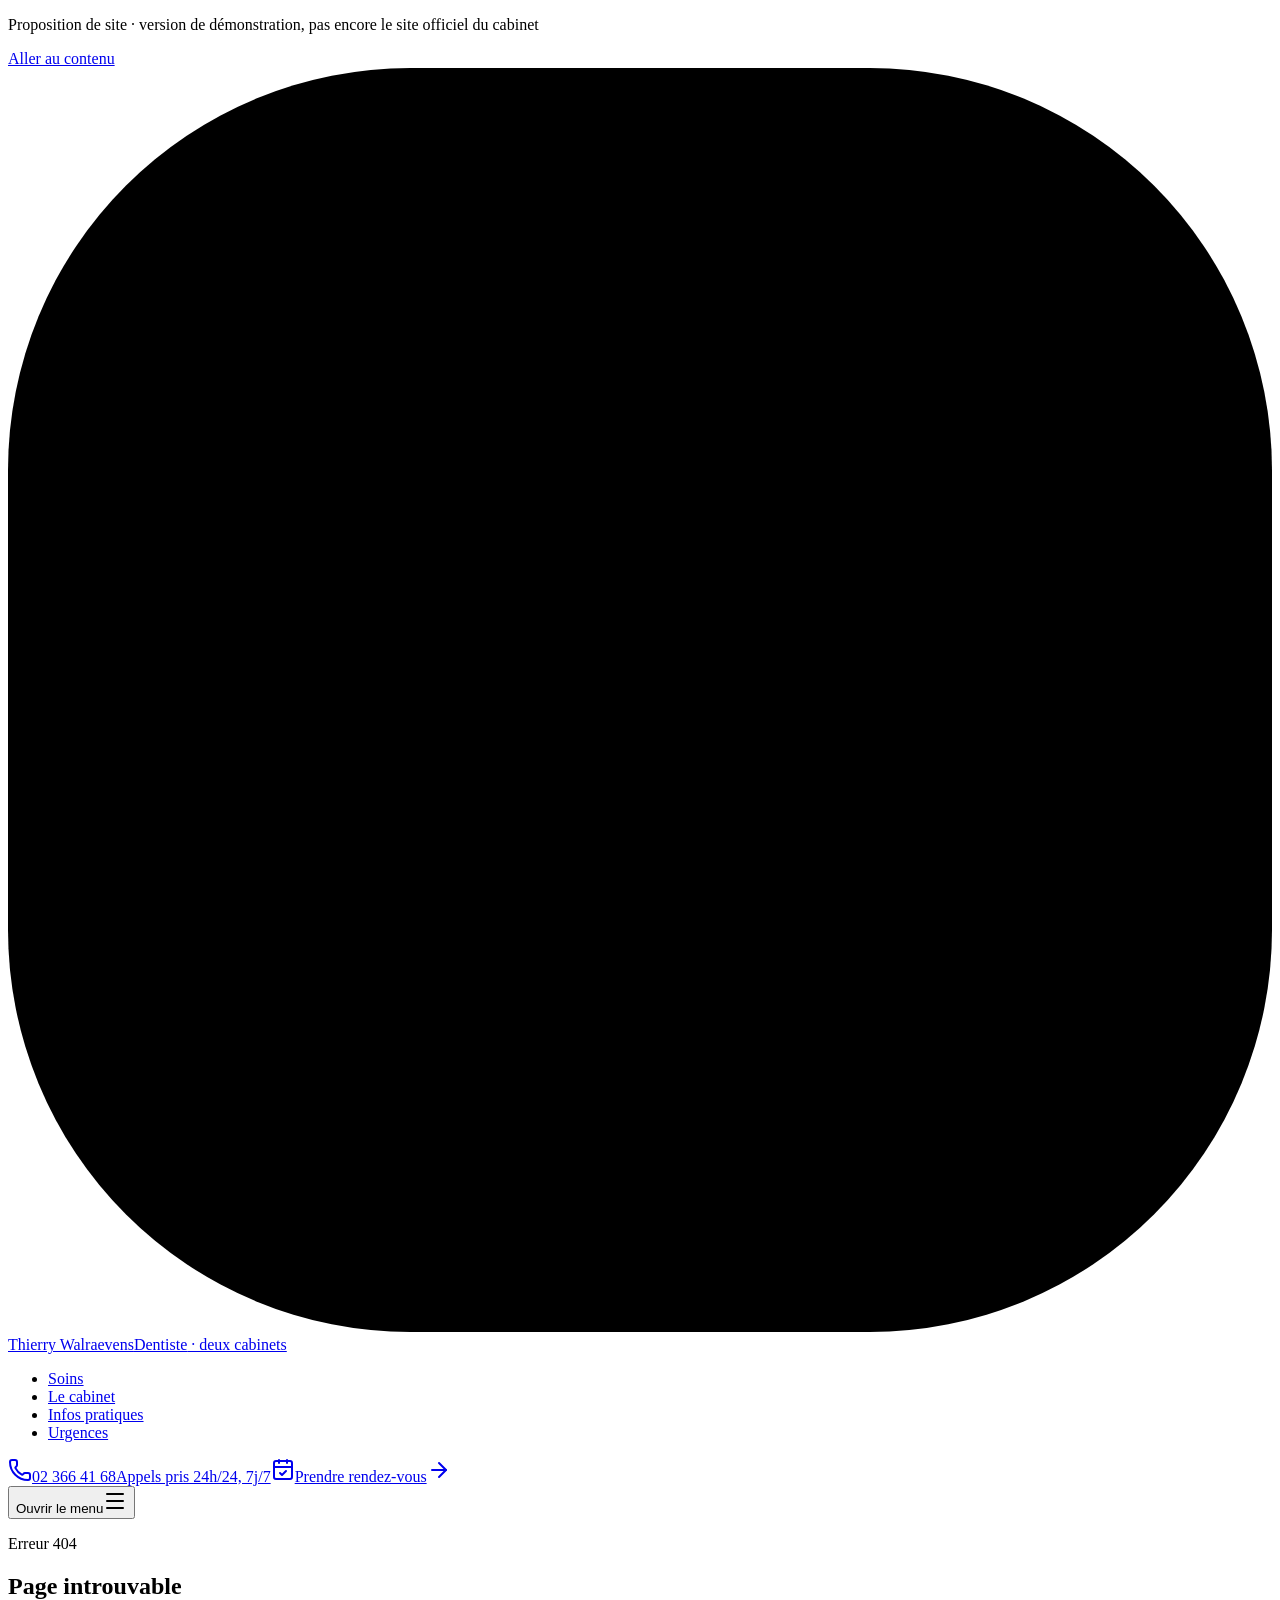
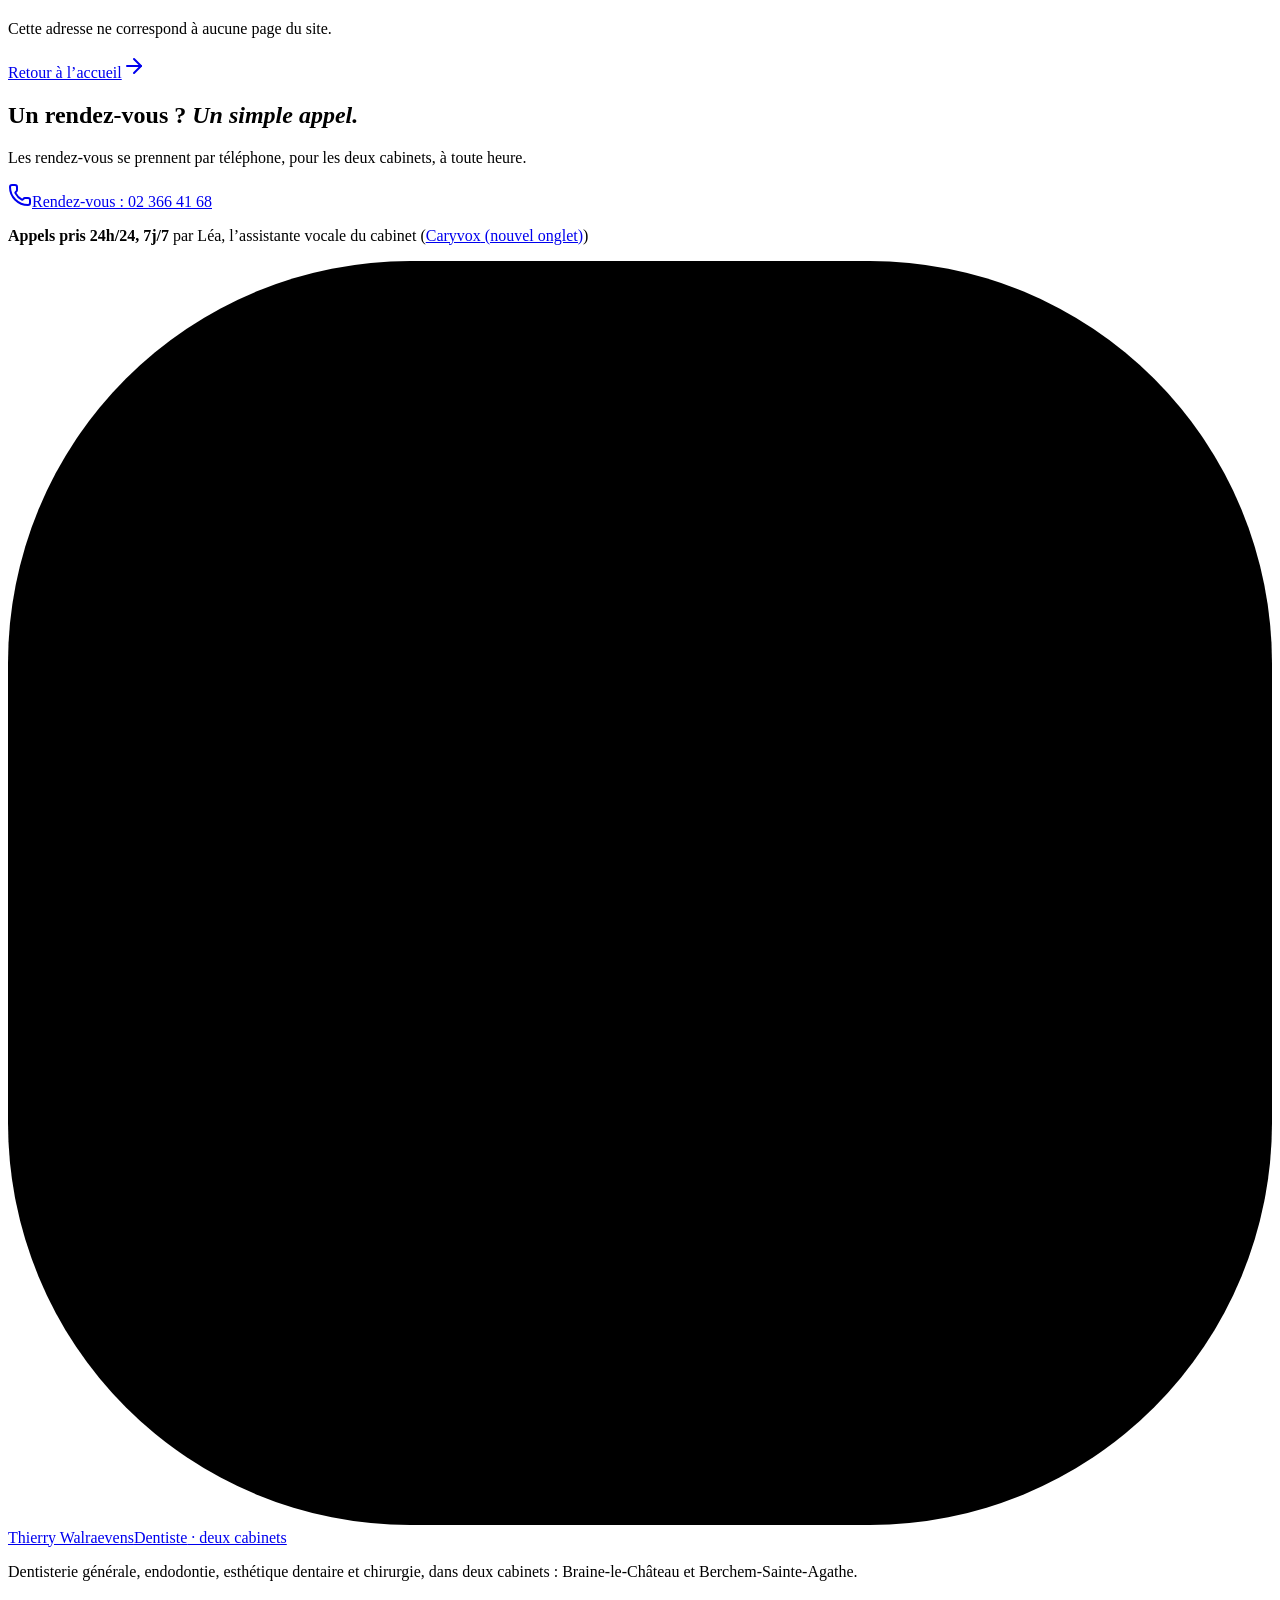
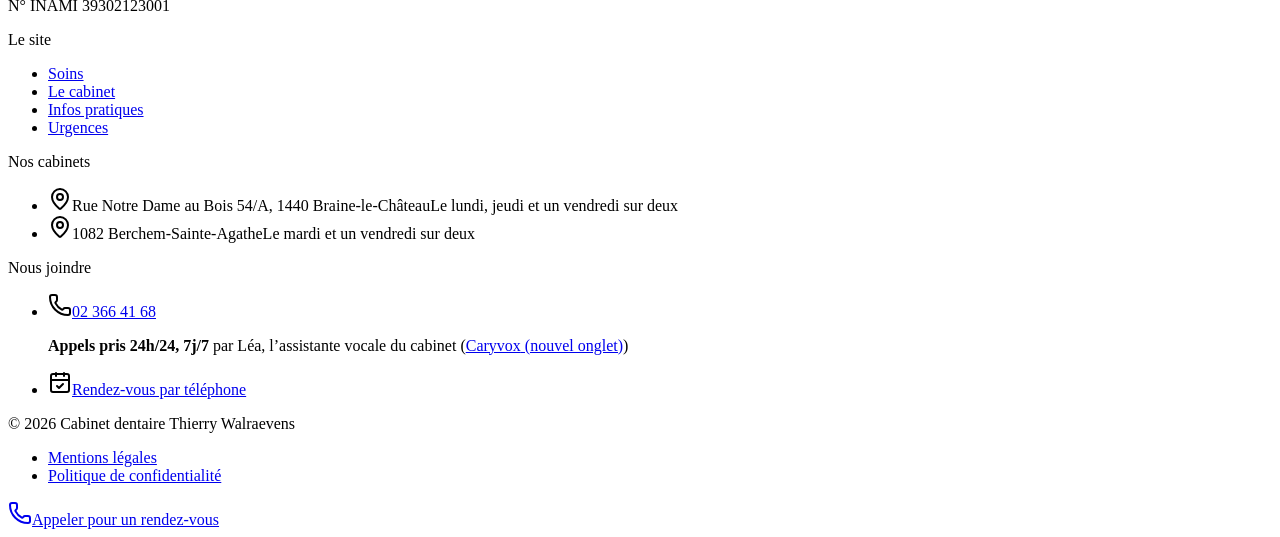
==== commit cebc3c66: "Rendez-vous uniquement par téléphone - Boutons de rendez-vous : appel au 02 366 41 68 (Léa, 24h/24) " ====
--- a/404/index.html
+++ b/404/index.html
@@ -1 +1 @@
-<!DOCTYPE html><!--YPSHuSC0V6Eyrjee9C_5Q--><html lang="fr-BE" class="__variable_625bd2 __variable_5bad4a"><head><meta charSet="utf-8"/><meta name="viewport" content="width=device-width, initial-scale=1"/><link rel="stylesheet" href="/dentiste-walraevens/_next/static/css/f1131a07d4300b26.css" data-precedence="next"/><link rel="preload" as="script" fetchPriority="low" href="/dentiste-walraevens/_next/static/chunks/webpack-4b7eadf9d708b665.js"/><script src="/dentiste-walraevens/_next/static/chunks/4bd1b696-c023c6e3521b1417.js" async=""></script><script src="/dentiste-walraevens/_next/static/chunks/255-5cf0e35ae33d90c1.js" async=""></script><script src="/dentiste-walraevens/_next/static/chunks/main-app-78d97796293f4056.js" async=""></script><script src="/dentiste-walraevens/_next/static/chunks/690-0809685d439d04f0.js" async=""></script><script src="/dentiste-walraevens/_next/static/chunks/app/layout-4bf379d474621efd.js" async=""></script><script src="/dentiste-walraevens/_next/static/chunks/app/page-1f6103c00dbeee9d.js" async=""></script><meta name="robots" content="noindex"/><meta name="theme-color" content="#fbfaf8"/><meta name="color-scheme" content="light"/><title>Page introuvable | Dt. Thierry Walraevens</title><meta name="description" content="Dt. Thierry Walraevens, dentiste à Braine-le-Château et à Berchem-Sainte-Agathe : dentisterie générale, endodontie, esthétique dentaire et chirurgie. Horaires, accès et prise de rendez-vous en ligne via Progenda."/><meta name="application-name" content="Cabinet dentaire Thierry Walraevens"/><meta name="robots" content="noindex"/><link rel="canonical" href="https://titus5030.github.io/dentiste-walraevens/"/><meta name="format-detection" content="telephone=no"/><meta property="og:title" content="Dentiste à Braine-le-Château et Berchem-Sainte-Agathe | Dt. Thierry Walraevens"/><meta property="og:description" content="Dt. Thierry Walraevens, dentiste à Braine-le-Château et à Berchem-Sainte-Agathe : dentisterie générale, endodontie, esthétique dentaire et chirurgie. Horaires, accès et prise de rendez-vous en ligne via Progenda."/><meta property="og:url" content="https://titus5030.github.io/dentiste-walraevens/"/><meta property="og:site_name" content="Cabinet dentaire Thierry Walraevens"/><meta property="og:locale" content="fr_BE"/><meta property="og:image:type" content="image/png"/><meta property="og:image:width" content="1200"/><meta property="og:image:height" content="630"/><meta property="og:image" content="https://titus5030.github.io/dentiste-walraevens/opengraph-image.png?8718f0c8caa14f47"/><meta property="og:type" content="website"/><meta name="twitter:card" content="summary_large_image"/><meta name="twitter:title" content="Dentiste à Braine-le-Château et Berchem-Sainte-Agathe | Dt. Thierry Walraevens"/><meta name="twitter:description" content="Dt. Thierry Walraevens, dentiste à Braine-le-Château et à Berchem-Sainte-Agathe : dentisterie générale, endodontie, esthétique dentaire et chirurgie. Horaires, accès et prise de rendez-vous en ligne via Progenda."/><meta name="twitter:image:type" content="image/png"/><meta name="twitter:image:width" content="1200"/><meta name="twitter:image:height" content="630"/><meta name="twitter:image" content="https://titus5030.github.io/dentiste-walraevens/opengraph-image.png?8718f0c8caa14f47"/><link rel="icon" href="/dentiste-walraevens/icon.svg?d20a1e23008a509c" type="image/svg+xml" sizes="any"/><script src="/dentiste-walraevens/_next/static/chunks/polyfills-42372ed130431b0a.js" noModule=""></script></head><body><div hidden=""><!--$--><!--/$--></div><script type="application/ld+json">{"@context":"https://schema.org","@graph":[{"@type":"Person","@id":"https://titus5030.github.io/dentiste-walraevens/#praticien","name":"Thierry Walraevens","jobTitle":"Dentiste","identifier":{"@type":"PropertyValue","propertyID":"INAMI","value":"39302123001"},"knowsLanguage":["Français","Nederlands","English"]},{"@type":"Dentist","@id":"https://titus5030.github.io/dentiste-walraevens/#braine-le-chateau","name":"Cabinet dentaire Thierry Walraevens · Braine-le-Château","description":"Dentisterie générale, endodontie, esthétique dentaire et chirurgie, dans deux cabinets : Braine-le-Château et Berchem-Sainte-Agathe.","url":"https://titus5030.github.io/dentiste-walraevens/","image":"https://titus5030.github.io/dentiste-walraevens/opengraph-image.png","telephone":"+32 2 366 41 68","address":{"@type":"PostalAddress","streetAddress":"Rue Notre Dame au Bois 54/A","postalCode":"1440","addressLocality":"Braine-le-Château","addressCountry":"BE"},"openingHoursSpecification":[{"@type":"OpeningHoursSpecification","dayOfWeek":"https://schema.org/Monday","opens":"09:00","closes":"18:30"},{"@type":"OpeningHoursSpecification","dayOfWeek":"https://schema.org/Thursday","opens":"08:30","closes":"18:30"},{"@type":"OpeningHoursSpecification","dayOfWeek":"https://schema.org/Friday","opens":"08:30","closes":"18:30","description":"une semaine sur deux"}],"knowsLanguage":["Français","Nederlands","English"],"availableService":[{"@type":"MedicalProcedure","name":"Dentisterie générale"},{"@type":"MedicalProcedure","name":"Endodontie"},{"@type":"MedicalProcedure","name":"Esthétique dentaire"},{"@type":"MedicalProcedure","name":"Chirurgie"}],"medicalSpecialty":["Dentistry","Endodontic"],"paymentAccepted":"Bancontact, Cash","currenciesAccepted":"EUR","potentialAction":{"@type":"ReserveAction","target":"https://progenda.be/calendars/walraevens-thierry-dentiste-braine-le-chateau?locale=fr","name":"Prendre rendez-vous à Braine-le-Château"},"employee":{"@id":"https://titus5030.github.io/dentiste-walraevens/#praticien"}},{"@type":"Dentist","@id":"https://titus5030.github.io/dentiste-walraevens/#berchem-sainte-agathe","name":"Cabinet dentaire Thierry Walraevens · Berchem-Sainte-Agathe","description":"Dentisterie générale, endodontie, esthétique dentaire et chirurgie, dans deux cabinets : Braine-le-Château et Berchem-Sainte-Agathe.","url":"https://titus5030.github.io/dentiste-walraevens/","image":"https://titus5030.github.io/dentiste-walraevens/opengraph-image.png","telephone":"+32 2 366 41 68","address":{"@type":"PostalAddress","postalCode":"1082","addressLocality":"Berchem-Sainte-Agathe","addressCountry":"BE"},"openingHoursSpecification":[{"@type":"OpeningHoursSpecification","dayOfWeek":"https://schema.org/Tuesday","opens":"09:00","closes":"18:30"},{"@type":"OpeningHoursSpecification","dayOfWeek":"https://schema.org/Friday","opens":"09:00","closes":"18:30","description":"une semaine sur deux"}],"knowsLanguage":["Français","Nederlands","English"],"availableService":[{"@type":"MedicalProcedure","name":"Dentisterie générale"},{"@type":"MedicalProcedure","name":"Endodontie"},{"@type":"MedicalProcedure","name":"Esthétique dentaire"},{"@type":"MedicalProcedure","name":"Chirurgie"}],"medicalSpecialty":["Dentistry","Endodontic"],"paymentAccepted":"Bancontact, Cash","currenciesAccepted":"EUR","potentialAction":{"@type":"ReserveAction","target":"https://progenda.be/calendars/thierry-walraevens-dentiste-berchem-sainte-agathe?locale=fr","name":"Prendre rendez-vous à Berchem-Sainte-Agathe"},"employee":{"@id":"https://titus5030.github.io/dentiste-walraevens/#praticien"}}]}</script><p class="bg-encre-profond px-4 py-2 text-center text-xs text-white/75">Proposition de site · version de démonstration, pas encore le site officiel du cabinet</p><header class="sticky top-0 z-40 transition-[background-color,border-color] duration-300 border-b border-transparent bg-papier"><a href="#contenu" class="sr-only z-50 rounded-full bg-encre px-4 py-2 text-white focus:not-sr-only focus:absolute focus:top-3 focus:left-3">Aller au contenu</a><div class="conteneur flex h-20 items-center justify-between gap-6"><a aria-label="Dentiste Thierry Walraevens, accueil" class="rounded-xl" href="/dentiste-walraevens/"><span class="flex items-center gap-3"><svg viewBox="0 0 44 44" aria-hidden="true" class="size-11 shrink-0"><rect width="44" height="44" rx="14" class="fill-encre"></rect><path d="M15.2 12.5c2.3-1 4.4-.2 6.8.6 2.4-.8 4.5-1.6 6.8-.6 3.2 1.4 3.9 5.4 2.7 9.2-.9 2.8-1.4 5.3-1.8 8-.3 2-2.7 2.3-3.3.3l-1.6-5.1c-.5-1.6-2.9-1.6-3.4 0l-1.6 5.1c-.6 2-3 1.7-3.3-.3-.4-2.7-.9-5.2-1.8-8-1.2-3.8-.5-7.8 2.5-9.2Z" fill="none" stroke-width="1.7" stroke-linejoin="round" class="stroke-white"></path><circle cx="31.5" cy="12.5" r="2.4" class="fill-corail"></circle></svg><span class="flex flex-col leading-none"><span class="font-serif text-[1.375rem] text-encre">Thierry Walraevens</span><span class="mt-1 text-[0.6875rem] font-semibold tracking-[0.18em] uppercase text-gris">Dentiste<span class="hidden sm:inline"> · deux cabinets</span></span></span></span></a><nav aria-label="Navigation principale" class="hidden lg:block"><ul class="flex items-center gap-1"><li><a class="relative rounded-full px-3 py-2 text-[0.9375rem] font-medium whitespace-nowrap text-gris transition-colors hover:text-encre aria-[current=page]:text-encre" href="/dentiste-walraevens/soins/">Soins</a></li><li><a class="relative rounded-full px-3 py-2 text-[0.9375rem] font-medium whitespace-nowrap text-gris transition-colors hover:text-encre aria-[current=page]:text-encre" href="/dentiste-walraevens/le-cabinet/">Le cabinet</a></li><li><a class="relative rounded-full px-3 py-2 text-[0.9375rem] font-medium whitespace-nowrap text-gris transition-colors hover:text-encre aria-[current=page]:text-encre" href="/dentiste-walraevens/infos-pratiques/">Infos pratiques</a></li><li><a class="relative rounded-full px-3 py-2 text-[0.9375rem] font-medium whitespace-nowrap text-gris transition-colors hover:text-encre aria-[current=page]:text-encre" href="/dentiste-walraevens/urgences/">Urgences</a></li></ul></nav><div class="hidden items-center gap-2 lg:flex"><a href="tel:+3223664168" class="flex min-h-11 items-center gap-2.5 rounded-full px-3 text-encre transition-colors hover:text-corail-fonce"><svg xmlns="http://www.w3.org/2000/svg" width="24" height="24" viewBox="0 0 24 24" fill="none" stroke="currentColor" stroke-width="2" stroke-linecap="round" stroke-linejoin="round" class="lucide lucide-phone size-4 text-corail-fonce" aria-hidden="true"><path d="M13.832 16.568a1 1 0 0 0 1.213-.303l.355-.465A2 2 0 0 1 17 15h3a2 2 0 0 1 2 2v3a2 2 0 0 1-2 2A18 18 0 0 1 2 4a2 2 0 0 1 2-2h3a2 2 0 0 1 2 2v3a2 2 0 0 1-.8 1.6l-.468.351a1 1 0 0 0-.292 1.233 14 14 0 0 0 6.392 6.384"></path></svg><span class="flex flex-col leading-tight"><span class="text-[0.9375rem] font-semibold">02 366 41 68</span><span class="text-xs whitespace-nowrap text-gris">Appels pris 24h/24, 7j/7</span></span></a><a class="group inline-flex min-h-12 cursor-pointer items-center justify-center gap-2.5 whitespace-nowrap rounded-full px-6 py-3 text-[0.9375rem] font-semibold leading-none transition-[background-color,color,box-shadow,transform] duration-200 ease-doux active:translate-y-px bg-encre text-white hover:bg-encre-douce shadow-[0_10px_24px_-10px_rgb(31_42_68/0.55)] !min-h-11 !px-5" href="/dentiste-walraevens/rendez-vous/"><svg xmlns="http://www.w3.org/2000/svg" width="24" height="24" viewBox="0 0 24 24" fill="none" stroke="currentColor" stroke-width="2" stroke-linecap="round" stroke-linejoin="round" class="lucide lucide-calendar-check size-4" aria-hidden="true"><path d="M8 2v3"></path><path d="M16 2v3"></path><rect x="3" y="3" width="18" height="18" rx="2"></rect><path d="M3 9h18"></path><path d="m9 15 2 2 4-4"></path></svg>Prendre rendez-vous<svg xmlns="http://www.w3.org/2000/svg" width="24" height="24" viewBox="0 0 24 24" fill="none" stroke="currentColor" stroke-width="2" stroke-linecap="round" stroke-linejoin="round" class="lucide lucide-arrow-right size-4 transition-transform duration-200 group-hover:translate-x-1" aria-hidden="true"><path d="M5 12h14"></path><path d="m12 5 7 7-7 7"></path></svg></a></div><button type="button" aria-expanded="false" aria-controls="menu-mobile" class="-mr-2 flex size-12 cursor-pointer items-center justify-center rounded-full text-encre transition-colors hover:bg-lin lg:hidden"><span class="sr-only">Ouvrir le menu</span><svg xmlns="http://www.w3.org/2000/svg" width="24" height="24" viewBox="0 0 24 24" fill="none" stroke="currentColor" stroke-width="2" stroke-linecap="round" stroke-linejoin="round" class="lucide lucide-menu size-6" aria-hidden="true"><path d="M4 5h16"></path><path d="M4 12h16"></path><path d="M4 19h16"></path></svg></button></div><div id="menu-mobile" hidden="" class="h-[calc(100dvh-5rem)] overflow-y-auto border-t border-filet bg-papier lg:hidden"><nav aria-label="Navigation mobile" class="conteneur flex flex-col py-6"><ul class="divide-y divide-filet"><li><a class="flex min-h-14 items-center font-serif text-[1.75rem] text-encre aria-[current=page]:text-corail-fonce" href="/dentiste-walraevens/">Accueil</a></li><li><a class="flex min-h-14 items-center font-serif text-[1.75rem] text-encre aria-[current=page]:text-corail-fonce" href="/dentiste-walraevens/soins/">Soins</a></li><li><a class="flex min-h-14 items-center font-serif text-[1.75rem] text-encre aria-[current=page]:text-corail-fonce" href="/dentiste-walraevens/le-cabinet/">Le cabinet</a></li><li><a class="flex min-h-14 items-center font-serif text-[1.75rem] text-encre aria-[current=page]:text-corail-fonce" href="/dentiste-walraevens/infos-pratiques/">Infos pratiques</a></li><li><a class="flex min-h-14 items-center font-serif text-[1.75rem] text-encre aria-[current=page]:text-corail-fonce" href="/dentiste-walraevens/urgences/">Urgences</a></li></ul><div class="mt-8 grid gap-3"><a class="group inline-flex min-h-12 cursor-pointer items-center justify-center gap-2.5 whitespace-nowrap rounded-full px-6 py-3 text-[0.9375rem] font-semibold leading-none transition-[background-color,color,box-shadow,transform] duration-200 ease-doux active:translate-y-px bg-corail text-encre-profond hover:bg-[#ef8672] shadow-[0_10px_24px_-10px_rgb(232_112_90/0.7)] " href="/dentiste-walraevens/rendez-vous/"><svg xmlns="http://www.w3.org/2000/svg" width="24" height="24" viewBox="0 0 24 24" fill="none" stroke="currentColor" stroke-width="2" stroke-linecap="round" stroke-linejoin="round" class="lucide lucide-calendar-check size-4" aria-hidden="true"><path d="M8 2v3"></path><path d="M16 2v3"></path><rect x="3" y="3" width="18" height="18" rx="2"></rect><path d="M3 9h18"></path><path d="m9 15 2 2 4-4"></path></svg>Prendre rendez-vous<svg xmlns="http://www.w3.org/2000/svg" width="24" height="24" viewBox="0 0 24 24" fill="none" stroke="currentColor" stroke-width="2" stroke-linecap="round" stroke-linejoin="round" class="lucide lucide-arrow-right size-4 transition-transform duration-200 group-hover:translate-x-1" aria-hidden="true"><path d="M5 12h14"></path><path d="m12 5 7 7-7 7"></path></svg></a><a href="tel:+3223664168" class="group inline-flex min-h-12 cursor-pointer items-center justify-center gap-2.5 whitespace-nowrap rounded-full px-6 py-3 text-[0.9375rem] font-semibold leading-none transition-[background-color,color,box-shadow,transform] duration-200 ease-doux active:translate-y-px bg-white text-encre ring-1 ring-filet hover:ring-encre/30 "><svg xmlns="http://www.w3.org/2000/svg" width="24" height="24" viewBox="0 0 24 24" fill="none" stroke="currentColor" stroke-width="2" stroke-linecap="round" stroke-linejoin="round" class="lucide lucide-phone size-4" aria-hidden="true"><path d="M13.832 16.568a1 1 0 0 0 1.213-.303l.355-.465A2 2 0 0 1 17 15h3a2 2 0 0 1 2 2v3a2 2 0 0 1-2 2A18 18 0 0 1 2 4a2 2 0 0 1 2-2h3a2 2 0 0 1 2 2v3a2 2 0 0 1-.8 1.6l-.468.351a1 1 0 0 0-.292 1.233 14 14 0 0 0 6.392 6.384"></path></svg>02 366 41 68</a><p class="flex items-start gap-2 text-sm leading-snug text-gris mt-1 justify-center text-center"><span aria-hidden="true" class="relative mt-1.5 flex size-2 shrink-0"><span class="absolute inline-flex h-full w-full rounded-full bg-corail/60 motion-safe:animate-ping"></span><span class="relative inline-flex size-2 rounded-full bg-corail"></span></span><span><strong class="font-semibold text-encre">Appels pris 24h/24, 7j/7</strong> par<!-- --> <!-- -->Léa, l’assistante vocale du cabinet<!-- --> (<a href="https://caryvox.ai" target="_blank" rel="noopener" class="font-semibold underline decoration-2 underline-offset-4 text-encre decoration-corail/50 hover:decoration-corail">Caryvox<span class="sr-only"> (nouvel onglet)</span></a>)</span></p></div></nav></div></header><main id="contenu" tabindex="-1" class="outline-none"><section class="relative isolate overflow-hidden border-b border-filet"><div aria-hidden="true" class="absolute -top-48 right-[-8%] -z-10 size-[34rem] rounded-full bg-[radial-gradient(circle,rgb(242_215_201/0.9),transparent_65%)]"></div><div class="conteneur pt-8 pb-16 sm:pt-10 sm:pb-24"><p class="surtitre">Erreur 404</p><h1 class="mt-4 max-w-4xl text-[3rem] leading-[1] sm:text-7xl lg:text-[5.5rem]">Page introuvable</h1><p class="mt-6 max-w-2xl text-lg text-gris sm:text-xl">Cette adresse ne correspond à aucune page du site.</p><div class="mt-10"><a class="group inline-flex min-h-12 cursor-pointer items-center justify-center gap-2.5 whitespace-nowrap rounded-full px-6 py-3 text-[0.9375rem] font-semibold leading-none transition-[background-color,color,box-shadow,transform] duration-200 ease-doux active:translate-y-px bg-encre text-white hover:bg-encre-douce shadow-[0_10px_24px_-10px_rgb(31_42_68/0.55)] " href="/dentiste-walraevens/">Retour à l’accueil<svg xmlns="http://www.w3.org/2000/svg" width="24" height="24" viewBox="0 0 24 24" fill="none" stroke="currentColor" stroke-width="2" stroke-linecap="round" stroke-linejoin="round" class="lucide lucide-arrow-right size-4 transition-transform duration-200 group-hover:translate-x-1" aria-hidden="true"><path d="M5 12h14"></path><path d="m12 5 7 7-7 7"></path></svg></a></div></div></section><!--$--><!--/$--></main><section aria-labelledby="titre-rdv" class="conteneur py-20 sm:py-24"><div class="relative isolate overflow-hidden rounded-[var(--radius-grand)] bg-encre px-6 py-14 text-white sm:px-14 sm:py-16 lg:px-20"><div aria-hidden="true" class="absolute -top-24 -right-24 -z-10 size-[26rem] rounded-full bg-[radial-gradient(circle,rgb(232_112_90/0.45),transparent_65%)]"></div><div class="flex flex-col gap-10 lg:flex-row lg:items-center lg:justify-between"><div class="max-w-2xl"><h2 id="titre-rdv" class="text-[2.5rem] leading-[1.05] !text-white sm:text-[3.25rem]">Un rendez-vous ? <em class="text-peche">En quelques clics.</em></h2><p class="mt-4 text-lg text-white/70">Choisissez votre créneau sur l’agenda en ligne du cabinet, à toute heure, ou appelez-nous.</p></div><div class="lg:shrink-0"><div class="flex flex-col gap-3 sm:flex-row"><a class="group inline-flex min-h-12 cursor-pointer items-center justify-center gap-2.5 whitespace-nowrap rounded-full px-6 py-3 text-[0.9375rem] font-semibold leading-none transition-[background-color,color,box-shadow,transform] duration-200 ease-doux active:translate-y-px bg-corail text-encre-profond hover:bg-[#ef8672] shadow-[0_10px_24px_-10px_rgb(232_112_90/0.7)] " href="/dentiste-walraevens/rendez-vous/"><svg xmlns="http://www.w3.org/2000/svg" width="24" height="24" viewBox="0 0 24 24" fill="none" stroke="currentColor" stroke-width="2" stroke-linecap="round" stroke-linejoin="round" class="lucide lucide-calendar-check size-4" aria-hidden="true"><path d="M8 2v3"></path><path d="M16 2v3"></path><rect x="3" y="3" width="18" height="18" rx="2"></rect><path d="M3 9h18"></path><path d="m9 15 2 2 4-4"></path></svg>Prendre rendez-vous<svg xmlns="http://www.w3.org/2000/svg" width="24" height="24" viewBox="0 0 24 24" fill="none" stroke="currentColor" stroke-width="2" stroke-linecap="round" stroke-linejoin="round" class="lucide lucide-arrow-right size-4 transition-transform duration-200 group-hover:translate-x-1" aria-hidden="true"><path d="M5 12h14"></path><path d="m12 5 7 7-7 7"></path></svg></a><a href="tel:+3223664168" class="group inline-flex min-h-12 cursor-pointer items-center justify-center gap-2.5 whitespace-nowrap rounded-full px-6 py-3 text-[0.9375rem] font-semibold leading-none transition-[background-color,color,box-shadow,transform] duration-200 ease-doux active:translate-y-px text-white ring-1 ring-white/30 hover:bg-white/10 hover:ring-white/60 "><svg xmlns="http://www.w3.org/2000/svg" width="24" height="24" viewBox="0 0 24 24" fill="none" stroke="currentColor" stroke-width="2" stroke-linecap="round" stroke-linejoin="round" class="lucide lucide-phone size-4" aria-hidden="true"><path d="M13.832 16.568a1 1 0 0 0 1.213-.303l.355-.465A2 2 0 0 1 17 15h3a2 2 0 0 1 2 2v3a2 2 0 0 1-2 2A18 18 0 0 1 2 4a2 2 0 0 1 2-2h3a2 2 0 0 1 2 2v3a2 2 0 0 1-.8 1.6l-.468.351a1 1 0 0 0-.292 1.233 14 14 0 0 0 6.392 6.384"></path></svg>02 366 41 68</a></div><p class="flex items-start gap-2 text-sm leading-snug text-white/70 mt-4 max-w-sm"><span aria-hidden="true" class="relative mt-1.5 flex size-2 shrink-0"><span class="absolute inline-flex h-full w-full rounded-full bg-corail/60 motion-safe:animate-ping"></span><span class="relative inline-flex size-2 rounded-full bg-corail"></span></span><span><strong class="font-semibold text-white">Appels pris 24h/24, 7j/7</strong> par<!-- --> <!-- -->Léa, l’assistante vocale du cabinet<!-- --> (<a href="https://caryvox.ai" target="_blank" rel="noopener" class="font-semibold underline decoration-2 underline-offset-4 text-white decoration-corail/60 hover:decoration-corail">Caryvox<span class="sr-only"> (nouvel onglet)</span></a>)</span></p></div></div></div></section><footer class="bg-encre-profond pb-28 text-white/70 lg:pb-0"><div class="conteneur grid gap-12 py-16 sm:grid-cols-2 lg:grid-cols-12 lg:py-20"><div class="lg:col-span-4"><a aria-label="Accueil" class="inline-block rounded-xl" href="/dentiste-walraevens/"><span class="flex items-center gap-3"><svg viewBox="0 0 44 44" aria-hidden="true" class="size-11 shrink-0"><rect width="44" height="44" rx="14" class="fill-white/10"></rect><path d="M15.2 12.5c2.3-1 4.4-.2 6.8.6 2.4-.8 4.5-1.6 6.8-.6 3.2 1.4 3.9 5.4 2.7 9.2-.9 2.8-1.4 5.3-1.8 8-.3 2-2.7 2.3-3.3.3l-1.6-5.1c-.5-1.6-2.9-1.6-3.4 0l-1.6 5.1c-.6 2-3 1.7-3.3-.3-.4-2.7-.9-5.2-1.8-8-1.2-3.8-.5-7.8 2.5-9.2Z" fill="none" stroke-width="1.7" stroke-linejoin="round" class="stroke-white"></path><circle cx="31.5" cy="12.5" r="2.4" class="fill-corail"></circle></svg><span class="flex flex-col leading-none"><span class="font-serif text-[1.375rem] text-white">Thierry Walraevens</span><span class="mt-1 text-[0.6875rem] font-semibold tracking-[0.18em] uppercase text-peche">Dentiste<span class="hidden sm:inline"> · deux cabinets</span></span></span></span></a><p class="mt-6 max-w-sm text-[0.9375rem] leading-relaxed">Dentisterie générale, endodontie, esthétique dentaire et chirurgie, dans deux cabinets : Braine-le-Château et Berchem-Sainte-Agathe.</p><p class="mt-4 text-sm text-white/50">N° INAMI <!-- -->39302123001</p></div><nav aria-label="Pied de page" class="lg:col-span-2"><p class="text-sm font-semibold tracking-[0.14em] text-white uppercase">Le site</p><ul class="mt-5 space-y-3 text-[0.9375rem]"><li><a class="transition-colors hover:text-white" href="/dentiste-walraevens/soins/">Soins</a></li><li><a class="transition-colors hover:text-white" href="/dentiste-walraevens/le-cabinet/">Le cabinet</a></li><li><a class="transition-colors hover:text-white" href="/dentiste-walraevens/infos-pratiques/">Infos pratiques</a></li><li><a class="transition-colors hover:text-white" href="/dentiste-walraevens/urgences/">Urgences</a></li></ul></nav><div class="lg:col-span-3"><p class="text-sm font-semibold tracking-[0.14em] text-white uppercase">Nos cabinets</p><ul class="mt-5 space-y-4 text-[0.9375rem]"><li class="flex gap-3"><svg xmlns="http://www.w3.org/2000/svg" width="24" height="24" viewBox="0 0 24 24" fill="none" stroke="currentColor" stroke-width="2" stroke-linecap="round" stroke-linejoin="round" class="lucide lucide-map-pin mt-1 size-4 shrink-0 text-corail" aria-hidden="true"><path d="M20 10c0 4.993-5.539 10.193-7.399 11.799a1 1 0 0 1-1.202 0C9.539 20.193 4 14.993 4 10a8 8 0 0 1 16 0"></path><circle cx="12" cy="10" r="3"></circle></svg><span><span class="block text-white">Rue Notre Dame au Bois 54/A, 1440 Braine-le-Château</span><span class="text-sm">Le <!-- -->lundi, jeudi et un vendredi sur deux</span></span></li><li class="flex gap-3"><svg xmlns="http://www.w3.org/2000/svg" width="24" height="24" viewBox="0 0 24 24" fill="none" stroke="currentColor" stroke-width="2" stroke-linecap="round" stroke-linejoin="round" class="lucide lucide-map-pin mt-1 size-4 shrink-0 text-corail" aria-hidden="true"><path d="M20 10c0 4.993-5.539 10.193-7.399 11.799a1 1 0 0 1-1.202 0C9.539 20.193 4 14.993 4 10a8 8 0 0 1 16 0"></path><circle cx="12" cy="10" r="3"></circle></svg><span><span class="block text-white">1082 Berchem-Sainte-Agathe</span><span class="text-sm">Le <!-- -->mardi et un vendredi sur deux</span></span></li></ul></div><div class="lg:col-span-3"><p class="text-sm font-semibold tracking-[0.14em] text-white uppercase">Nous joindre</p><ul class="mt-5 space-y-4 text-[0.9375rem]"><li class="flex gap-3"><svg xmlns="http://www.w3.org/2000/svg" width="24" height="24" viewBox="0 0 24 24" fill="none" stroke="currentColor" stroke-width="2" stroke-linecap="round" stroke-linejoin="round" class="lucide lucide-phone mt-1 size-4 shrink-0 text-corail" aria-hidden="true"><path d="M13.832 16.568a1 1 0 0 0 1.213-.303l.355-.465A2 2 0 0 1 17 15h3a2 2 0 0 1 2 2v3a2 2 0 0 1-2 2A18 18 0 0 1 2 4a2 2 0 0 1 2-2h3a2 2 0 0 1 2 2v3a2 2 0 0 1-.8 1.6l-.468.351a1 1 0 0 0-.292 1.233 14 14 0 0 0 6.392 6.384"></path></svg><span><a href="tel:+3223664168" class="transition-colors hover:text-white">02 366 41 68</a><p class="flex items-start gap-2 text-sm leading-snug text-white/70 mt-2"><span aria-hidden="true" class="relative mt-1.5 flex size-2 shrink-0"><span class="absolute inline-flex h-full w-full rounded-full bg-corail/60 motion-safe:animate-ping"></span><span class="relative inline-flex size-2 rounded-full bg-corail"></span></span><span><strong class="font-semibold text-white">Appels pris 24h/24, 7j/7</strong> par<!-- --> <!-- -->Léa, l’assistante vocale du cabinet<!-- --> (<a href="https://caryvox.ai" target="_blank" rel="noopener" class="font-semibold underline decoration-2 underline-offset-4 text-white decoration-corail/60 hover:decoration-corail">Caryvox<span class="sr-only"> (nouvel onglet)</span></a>)</span></p></span></li><li class="flex gap-3"><svg xmlns="http://www.w3.org/2000/svg" width="24" height="24" viewBox="0 0 24 24" fill="none" stroke="currentColor" stroke-width="2" stroke-linecap="round" stroke-linejoin="round" class="lucide lucide-calendar-check mt-1 size-4 shrink-0 text-corail" aria-hidden="true"><path d="M8 2v3"></path><path d="M16 2v3"></path><rect x="3" y="3" width="18" height="18" rx="2"></rect><path d="M3 9h18"></path><path d="m9 15 2 2 4-4"></path></svg><a class="transition-colors hover:text-white" href="/dentiste-walraevens/rendez-vous/">Rendez-vous en ligne (Progenda)</a></li></ul></div></div><div class="border-t border-white/10"><div class="conteneur flex flex-col gap-4 py-6 text-sm text-white/50 sm:flex-row sm:items-center sm:justify-between"><p>© <!-- -->2026<!-- --> <!-- -->Cabinet dentaire Thierry Walraevens</p><ul class="flex flex-wrap gap-x-6 gap-y-2"><li><a class="transition-colors hover:text-white" href="/dentiste-walraevens/mentions-legales/">Mentions légales</a></li><li><a class="transition-colors hover:text-white" href="/dentiste-walraevens/politique-de-confidentialite/">Politique de confidentialité</a></li></ul></div></div></footer><div class="fixed inset-x-0 bottom-0 z-30 border-t border-filet bg-papier/90 px-4 pt-3 pb-[max(0.75rem,env(safe-area-inset-bottom))] backdrop-blur-xl lg:hidden"><div class="mx-auto grid max-w-md grid-cols-[auto_1fr] gap-3"><a href="tel:+3223664168" class="flex min-h-12 items-center justify-center gap-2 rounded-full bg-white px-4 text-[0.9375rem] font-semibold whitespace-nowrap text-encre ring-1 ring-filet"><svg xmlns="http://www.w3.org/2000/svg" width="24" height="24" viewBox="0 0 24 24" fill="none" stroke="currentColor" stroke-width="2" stroke-linecap="round" stroke-linejoin="round" class="lucide lucide-phone size-4 text-corail-fonce" aria-hidden="true"><path d="M13.832 16.568a1 1 0 0 0 1.213-.303l.355-.465A2 2 0 0 1 17 15h3a2 2 0 0 1 2 2v3a2 2 0 0 1-2 2A18 18 0 0 1 2 4a2 2 0 0 1 2-2h3a2 2 0 0 1 2 2v3a2 2 0 0 1-.8 1.6l-.468.351a1 1 0 0 0-.292 1.233 14 14 0 0 0 6.392 6.384"></path></svg>Appeler</a><a class="flex min-h-12 items-center justify-center gap-2 rounded-full bg-encre px-4 text-[0.9375rem] font-semibold whitespace-nowrap text-white" href="/dentiste-walraevens/rendez-vous/"><svg xmlns="http://www.w3.org/2000/svg" width="24" height="24" viewBox="0 0 24 24" fill="none" stroke="currentColor" stroke-width="2" stroke-linecap="round" stroke-linejoin="round" class="lucide lucide-calendar-check size-4 text-corail" aria-hidden="true"><path d="M8 2v3"></path><path d="M16 2v3"></path><rect x="3" y="3" width="18" height="18" rx="2"></rect><path d="M3 9h18"></path><path d="m9 15 2 2 4-4"></path></svg>Prendre rendez-vous</a></div></div><script src="/dentiste-walraevens/_next/static/chunks/webpack-4b7eadf9d708b665.js" id="_R_" async=""></script><script>(self.__next_f=self.__next_f||[]).push([0])</script><script>self.__next_f.push([1,"1:\"$Sreact.fragment\"\nc:I[7150,[],\"\"]\n:HL[\"/dentiste-walraevens/_next/static/css/f1131a07d4300b26.css\",\"style\"]\n2:Te1a,"])</script><script>self.__next_f.push([1,"{\"@context\":\"https://schema.org\",\"@graph\":[{\"@type\":\"Person\",\"@id\":\"https://titus5030.github.io/dentiste-walraevens/#praticien\",\"name\":\"Thierry Walraevens\",\"jobTitle\":\"Dentiste\",\"identifier\":{\"@type\":\"PropertyValue\",\"propertyID\":\"INAMI\",\"value\":\"39302123001\"},\"knowsLanguage\":[\"Français\",\"Nederlands\",\"English\"]},{\"@type\":\"Dentist\",\"@id\":\"https://titus5030.github.io/dentiste-walraevens/#braine-le-chateau\",\"name\":\"Cabinet dentaire Thierry Walraevens · Braine-le-Château\",\"description\":\"Dentisterie générale, endodontie, esthétique dentaire et chirurgie, dans deux cabinets : Braine-le-Château et Berchem-Sainte-Agathe.\",\"url\":\"https://titus5030.github.io/dentiste-walraevens/\",\"image\":\"https://titus5030.github.io/dentiste-walraevens/opengraph-image.png\",\"telephone\":\"+32 2 366 41 68\",\"address\":{\"@type\":\"PostalAddress\",\"streetAddress\":\"Rue Notre Dame au Bois 54/A\",\"postalCode\":\"1440\",\"addressLocality\":\"Braine-le-Château\",\"addressCountry\":\"BE\"},\"openingHoursSpecification\":[{\"@type\":\"OpeningHoursSpecification\",\"dayOfWeek\":\"https://schema.org/Monday\",\"opens\":\"09:00\",\"closes\":\"18:30\"},{\"@type\":\"OpeningHoursSpecification\",\"dayOfWeek\":\"https://schema.org/Thursday\",\"opens\":\"08:30\",\"closes\":\"18:30\"},{\"@type\":\"OpeningHoursSpecification\",\"dayOfWeek\":\"https://schema.org/Friday\",\"opens\":\"08:30\",\"closes\":\"18:30\",\"description\":\"une semaine sur deux\"}],\"knowsLanguage\":[\"Français\",\"Nederlands\",\"English\"],\"availableService\":[{\"@type\":\"MedicalProcedure\",\"name\":\"Dentisterie générale\"},{\"@type\":\"MedicalProcedure\",\"name\":\"Endodontie\"},{\"@type\":\"MedicalProcedure\",\"name\":\"Esthétique dentaire\"},{\"@type\":\"MedicalProcedure\",\"name\":\"Chirurgie\"}],\"medicalSpecialty\":[\"Dentistry\",\"Endodontic\"],\"paymentAccepted\":\"Bancontact, Cash\",\"currenciesAccepted\":\"EUR\",\"potentialAction\":{\"@type\":\"ReserveAction\",\"target\":\"https://progenda.be/calendars/walraevens-thierry-dentiste-braine-le-chateau?locale=fr\",\"name\":\"Prendre rendez-vous à Braine-le-Château\"},\"employee\":{\"@id\":\"https://titus5030.github.io/dentiste-walraevens/#praticien\"}},{\"@type\":\"Dentist\",\"@id\":\"https://titus5030.github.io/dentiste-walraevens/#berchem-sainte-agathe\",\"name\":\"Cabinet dentaire Thierry Walraevens · Berchem-Sainte-Agathe\",\"description\":\"Dentisterie générale, endodontie, esthétique dentaire et chirurgie, dans deux cabinets : Braine-le-Château et Berchem-Sainte-Agathe.\",\"url\":\"https://titus5030.github.io/dentiste-walraevens/\",\"image\":\"https://titus5030.github.io/dentiste-walraevens/opengraph-image.png\",\"telephone\":\"+32 2 366 41 68\",\"address\":{\"@type\":\"PostalAddress\",\"postalCode\":\"1082\",\"addressLocality\":\"Berchem-Sainte-Agathe\",\"addressCountry\":\"BE\"},\"openingHoursSpecification\":[{\"@type\":\"OpeningHoursSpecification\",\"dayOfWeek\":\"https://schema.org/Tuesday\",\"opens\":\"09:00\",\"closes\":\"18:30\"},{\"@type\":\"OpeningHoursSpecification\",\"dayOfWeek\":\"https://schema.org/Friday\",\"opens\":\"09:00\",\"closes\":\"18:30\",\"description\":\"une semaine sur deux\"}],\"knowsLanguage\":[\"Français\",\"Nederlands\",\"English\"],\"availableService\":[{\"@type\":\"MedicalProcedure\",\"name\":\"Dentisterie générale\"},{\"@type\":\"MedicalProcedure\",\"name\":\"Endodontie\"},{\"@type\":\"MedicalProcedure\",\"name\":\"Esthétique dentaire\"},{\"@type\":\"MedicalProcedure\",\"name\":\"Chirurgie\"}],\"medicalSpecialty\":[\"Dentistry\",\"Endodontic\"],\"paymentAccepted\":\"Bancontact, Cash\",\"currenciesAccepted\":\"EUR\",\"potentialAction\":{\"@type\":\"ReserveAction\",\"target\":\"https://progenda.be/calendars/thierry-walraevens-dentiste-berchem-sainte-agathe?locale=fr\",\"name\":\"Prendre rendez-vous à Berchem-Sainte-Agathe\"},\"employee\":{\"@id\":\"https://titus5030.github.io/dentiste-walraevens/#praticien\"}}]}"])</script><script>self.__next_f.push([1,"0:{\"P\":null,\"b\":\"YPSHuSC0V6Eyrjee9C-5Q\",\"p\":\"/dentiste-walraevens\",\"c\":[\"\",\"_not-found\",\"\"],\"i\":false,\"f\":[[[\"\",{\"children\":[\"/_not-found\",{\"children\":[\"__PAGE__\",{}]}]},\"$undefined\",\"$undefined\",true],[\"\",[\"$\",\"$1\",\"c\",{\"children\":[[[\"$\",\"link\",\"0\",{\"rel\":\"stylesheet\",\"href\":\"/dentiste-walraevens/_next/static/css/f1131a07d4300b26.css\",\"precedence\":\"next\",\"crossOrigin\":\"$undefined\",\"nonce\":\"$undefined\"}]],[\"$\",\"html\",null,{\"lang\":\"fr-BE\",\"className\":\"__variable_625bd2 __variable_5bad4a\",\"children\":[\"$\",\"body\",null,{\"children\":[[\"$\",\"script\",null,{\"type\":\"application/ld+json\",\"dangerouslySetInnerHTML\":{\"__html\":\"$2\"}}],\"$L3\",\"$L4\",\"$L5\",\"$L6\",\"$L7\",\"$L8\"]}]}]]}],{\"children\":[\"/_not-found\",\"$L9\",{\"children\":[\"__PAGE__\",\"$La\",{},null,false]},null,false]},null,false],\"$Lb\",false]],\"m\":\"$undefined\",\"G\":[\"$c\",[]],\"s\":false,\"S\":true}\n"])</script><script>self.__next_f.push([1,"d:I[1215,[\"690\",\"static/chunks/690-0809685d439d04f0.js\",\"177\",\"static/chunks/app/layout-4bf379d474621efd.js\"],\"EnTete\"]\ne:I[9766,[],\"\"]\nf:I[8924,[],\"\"]\n10:I[2619,[\"690\",\"static/chunks/690-0809685d439d04f0.js\",\"974\",\"static/chunks/app/page-1f6103c00dbeee9d.js\"],\"\"]\n11:I[3352,[\"690\",\"static/chunks/690-0809685d439d04f0.js\",\"974\",\"static/chunks/app/page-1f6103c00dbeee9d.js\"],\"default\"]\n15:I[4431,[],\"OutletBoundary\"]\n17:I[5278,[],\"AsyncMetadataOutlet\"]\n19:I[4431,[],\"ViewportBoundary\"]\n1b:I[4431,[],\"MetadataBoundary\"]\n1c:\"$Sreact.suspense\"\n3:[\"$\",\"p\",null,{\"className\":\"bg-encre-profond px-4 py-2 text-center text-xs text-white/75\",\"children\":\"Proposition de site · version de démonstration, pas encore le site officiel du cabinet\"}]\n4:[\"$\",\"$Ld\",null,{}]\n"])</script><script>self.__next_f.push([1,"5:[\"$\",\"main\",null,{\"id\":\"contenu\",\"tabIndex\":-1,\"className\":\"outline-none\",\"children\":[\"$\",\"$Le\",null,{\"parallelRouterKey\":\"children\",\"error\":\"$undefined\",\"errorStyles\":\"$undefined\",\"errorScripts\":\"$undefined\",\"template\":[\"$\",\"$Lf\",null,{}],\"templateStyles\":\"$undefined\",\"templateScripts\":\"$undefined\",\"notFound\":[[\"$\",\"section\",null,{\"className\":\"relative isolate overflow-hidden border-b border-filet\",\"children\":[[\"$\",\"div\",null,{\"aria-hidden\":true,\"className\":\"absolute -top-48 right-[-8%] -z-10 size-[34rem] rounded-full bg-[radial-gradient(circle,rgb(242_215_201/0.9),transparent_65%)]\"}],[\"$\",\"div\",null,{\"className\":\"conteneur pt-8 pb-16 sm:pt-10 sm:pb-24\",\"children\":[\"$undefined\",[\"$\",\"p\",null,{\"className\":\"surtitre\",\"children\":\"Erreur 404\"}],[\"$\",\"h1\",null,{\"className\":\"mt-4 max-w-4xl text-[3rem] leading-[1] sm:text-7xl lg:text-[5.5rem]\",\"children\":\"Page introuvable\"}],[\"$\",\"p\",null,{\"className\":\"mt-6 max-w-2xl text-lg text-gris sm:text-xl\",\"children\":\"Cette adresse ne correspond à aucune page du site.\"}],[\"$\",\"div\",null,{\"className\":\"mt-10\",\"children\":[\"$\",\"$L10\",null,{\"href\":\"/\",\"className\":\"group inline-flex min-h-12 cursor-pointer items-center justify-center gap-2.5 whitespace-nowrap rounded-full px-6 py-3 text-[0.9375rem] font-semibold leading-none transition-[background-color,color,box-shadow,transform] duration-200 ease-doux active:translate-y-px bg-encre text-white hover:bg-encre-douce shadow-[0_10px_24px_-10px_rgb(31_42_68/0.55)] \",\"children\":[null,\"Retour à l’accueil\",[\"$\",\"$L11\",null,{\"ref\":\"$undefined\",\"icon\":{\"name\":\"arrow-right\",\"size\":24,\"node\":[[\"path\",{\"d\":\"M5 12h14\",\"key\":\"1ays0h\"}],[\"path\",{\"d\":\"m12 5 7 7-7 7\",\"key\":\"xquz4c\"}]]},\"className\":\"size-4 transition-transform duration-200 group-hover:translate-x-1\",\"aria-hidden\":true}]]}]}]]}]]}],[]],\"forbidden\":\"$undefined\",\"unauthorized\":\"$undefined\"}]}]\n"])</script><script>self.__next_f.push([1,"6:[\"$\",\"section\",null,{\"aria-labelledby\":\"titre-rdv\",\"className\":\"conteneur py-20 sm:py-24\",\"children\":[\"$\",\"div\",null,{\"className\":\"relative isolate overflow-hidden rounded-[var(--radius-grand)] bg-encre px-6 py-14 text-white sm:px-14 sm:py-16 lg:px-20\",\"children\":[[\"$\",\"div\",null,{\"aria-hidden\":true,\"className\":\"absolute -top-24 -right-24 -z-10 size-[26rem] rounded-full bg-[radial-gradient(circle,rgb(232_112_90/0.45),transparent_65%)]\"}],[\"$\",\"div\",null,{\"className\":\"flex flex-col gap-10 lg:flex-row lg:items-center lg:justify-between\",\"children\":[[\"$\",\"div\",null,{\"className\":\"max-w-2xl\",\"children\":[[\"$\",\"h2\",null,{\"id\":\"titre-rdv\",\"className\":\"text-[2.5rem] leading-[1.05] !text-white sm:text-[3.25rem]\",\"children\":[\"Un rendez-vous ? \",[\"$\",\"em\",null,{\"className\":\"text-peche\",\"children\":\"En quelques clics.\"}]]}],[\"$\",\"p\",null,{\"className\":\"mt-4 text-lg text-white/70\",\"children\":\"Choisissez votre créneau sur l’agenda en ligne du cabinet, à toute heure, ou appelez-nous.\"}]]}],[\"$\",\"div\",null,{\"className\":\"lg:shrink-0\",\"children\":[[\"$\",\"div\",null,{\"className\":\"flex flex-col gap-3 sm:flex-row\",\"children\":[[\"$\",\"$L10\",null,{\"href\":\"/rendez-vous/\",\"className\":\"group inline-flex min-h-12 cursor-pointer items-center justify-center gap-2.5 whitespace-nowrap rounded-full px-6 py-3 text-[0.9375rem] font-semibold leading-none transition-[background-color,color,box-shadow,transform] duration-200 ease-doux active:translate-y-px bg-corail text-encre-profond hover:bg-[#ef8672] shadow-[0_10px_24px_-10px_rgb(232_112_90/0.7)] \",\"children\":[[\"$\",\"$L11\",null,{\"ref\":\"$undefined\",\"icon\":{\"name\":\"calendar-check\",\"size\":24,\"node\":[[\"path\",{\"d\":\"M8 2v3\",\"key\":\"1ioesn\"}],[\"path\",{\"d\":\"M16 2v3\",\"key\":\"otl347\"}],[\"rect\",{\"x\":\"3\",\"y\":\"3\",\"width\":\"18\",\"height\":\"18\",\"rx\":\"2\",\"key\":\"h1oib\"}],[\"path\",{\"d\":\"M3 9h18\",\"key\":\"1pudct\"}],[\"path\",{\"d\":\"m9 15 2 2 4-4\",\"key\":\"1grp1n\"}]]},\"className\":\"size-4\",\"aria-hidden\":true}],\"Prendre rendez-vous\",[\"$\",\"$L11\",null,{\"ref\":\"$undefined\",\"icon\":\"$5:props:children:props:notFound:0:props:children:1:props:children:4:props:children:props:children:2:props:icon\",\"className\":\"size-4 transition-transform duration-200 group-hover:translate-x-1\",\"aria-hidden\":true}]]}],[\"$\",\"a\",null,{\"href\":\"tel:+3223664168\",\"className\":\"group inline-flex min-h-12 cursor-pointer items-center justify-center gap-2.5 whitespace-nowrap rounded-full px-6 py-3 text-[0.9375rem] font-semibold leading-none transition-[background-color,color,box-shadow,transform] duration-200 ease-doux active:translate-y-px text-white ring-1 ring-white/30 hover:bg-white/10 hover:ring-white/60 \",\"children\":[[\"$\",\"$L11\",null,{\"ref\":\"$undefined\",\"icon\":{\"name\":\"phone\",\"size\":24,\"node\":[[\"path\",{\"d\":\"M13.832 16.568a1 1 0 0 0 1.213-.303l.355-.465A2 2 0 0 1 17 15h3a2 2 0 0 1 2 2v3a2 2 0 0 1-2 2A18 18 0 0 1 2 4a2 2 0 0 1 2-2h3a2 2 0 0 1 2 2v3a2 2 0 0 1-.8 1.6l-.468.351a1 1 0 0 0-.292 1.233 14 14 0 0 0 6.392 6.384\",\"key\":\"9njp5v\"}]]},\"className\":\"size-4\",\"aria-hidden\":true}],\"02 366 41 68\",false,null]}]]}],[\"$\",\"p\",null,{\"className\":\"flex items-start gap-2 text-sm leading-snug text-white/70 mt-4 max-w-sm\",\"children\":[[\"$\",\"span\",null,{\"aria-hidden\":true,\"className\":\"relative mt-1.5 flex size-2 shrink-0\",\"children\":[[\"$\",\"span\",null,{\"className\":\"absolute inline-flex h-full w-full rounded-full bg-corail/60 motion-safe:animate-ping\"}],[\"$\",\"span\",null,{\"className\":\"relative inline-flex size-2 rounded-full bg-corail\"}]]}],[\"$\",\"span\",null,{\"children\":[[\"$\",\"strong\",null,{\"className\":\"font-semibold text-white\",\"children\":\"Appels pris 24h/24, 7j/7\"}],\" par\",\" \",\"Léa, l’assistante vocale du cabinet\",\" (\",[\"$\",\"a\",null,{\"href\":\"https://caryvox.ai\",\"target\":\"_blank\",\"rel\":\"noopener\",\"className\":\"font-semibold underline decoration-2 underline-offset-4 text-white decoration-corail/60 hover:decoration-corail\",\"children\":[\"Caryvox\",[\"$\",\"span\",null,{\"className\":\"sr-only\",\"children\":\" (nouvel onglet)\"}]]}],\")\"]}]]}]]}]]}]]}]}]\n"])</script><script>self.__next_f.push([1,"7:[\"$\",\"footer\",null,{\"className\":\"bg-encre-profond pb-28 text-white/70 lg:pb-0\",\"children\":[[\"$\",\"div\",null,{\"className\":\"conteneur grid gap-12 py-16 sm:grid-cols-2 lg:grid-cols-12 lg:py-20\",\"children\":[[\"$\",\"div\",null,{\"className\":\"lg:col-span-4\",\"children\":[[\"$\",\"$L10\",null,{\"href\":\"/\",\"aria-label\":\"Accueil\",\"className\":\"inline-block rounded-xl\",\"children\":[\"$\",\"span\",null,{\"className\":\"flex items-center gap-3\",\"children\":[[\"$\",\"svg\",null,{\"viewBox\":\"0 0 44 44\",\"aria-hidden\":true,\"className\":\"size-11 shrink-0\",\"children\":[[\"$\",\"rect\",null,{\"width\":\"44\",\"height\":\"44\",\"rx\":\"14\",\"className\":\"fill-white/10\"}],[\"$\",\"path\",null,{\"d\":\"M15.2 12.5c2.3-1 4.4-.2 6.8.6 2.4-.8 4.5-1.6 6.8-.6 3.2 1.4 3.9 5.4 2.7 9.2-.9 2.8-1.4 5.3-1.8 8-.3 2-2.7 2.3-3.3.3l-1.6-5.1c-.5-1.6-2.9-1.6-3.4 0l-1.6 5.1c-.6 2-3 1.7-3.3-.3-.4-2.7-.9-5.2-1.8-8-1.2-3.8-.5-7.8 2.5-9.2Z\",\"fill\":\"none\",\"strokeWidth\":\"1.7\",\"strokeLinejoin\":\"round\",\"className\":\"stroke-white\"}],[\"$\",\"circle\",null,{\"cx\":\"31.5\",\"cy\":\"12.5\",\"r\":\"2.4\",\"className\":\"fill-corail\"}]]}],[\"$\",\"span\",null,{\"className\":\"flex flex-col leading-none\",\"children\":[[\"$\",\"span\",null,{\"className\":\"font-serif text-[1.375rem] text-white\",\"children\":\"Thierry Walraevens\"}],[\"$\",\"span\",null,{\"className\":\"mt-1 text-[0.6875rem] font-semibold tracking-[0.18em] uppercase text-peche\",\"children\":[\"Dentiste\",[\"$\",\"span\",null,{\"className\":\"hidden sm:inline\",\"children\":\" · deux cabinets\"}]]}]]}]]}]}],[\"$\",\"p\",null,{\"className\":\"mt-6 max-w-sm text-[0.9375rem] leading-relaxed\",\"children\":\"Dentisterie générale, endodontie, esthétique dentaire et chirurgie, dans deux cabinets : Braine-le-Château et Berchem-Sainte-Agathe.\"}],[\"$\",\"p\",null,{\"className\":\"mt-4 text-sm text-white/50\",\"children\":[\"N° INAMI \",\"39302123001\"]}]]}],[\"$\",\"nav\",null,{\"aria-label\":\"Pied de page\",\"className\":\"lg:col-span-2\",\"children\":[[\"$\",\"p\",null,{\"className\":\"text-sm font-semibold tracking-[0.14em] text-white uppercase\",\"children\":\"Le site\"}],[\"$\",\"ul\",null,{\"className\":\"mt-5 space-y-3 text-[0.9375rem]\",\"children\":[[\"$\",\"li\",\"/soins/\",{\"children\":[\"$\",\"$L10\",null,{\"href\":\"/soins/\",\"className\":\"transition-colors hover:text-white\",\"children\":\"Soins\"}]}],[\"$\",\"li\",\"/le-cabinet/\",{\"children\":[\"$\",\"$L10\",null,{\"href\":\"/le-cabinet/\",\"className\":\"transition-colors hover:text-white\",\"children\":\"Le cabinet\"}]}],[\"$\",\"li\",\"/infos-pratiques/\",{\"children\":[\"$\",\"$L10\",null,{\"href\":\"/infos-pratiques/\",\"className\":\"transition-colors hover:text-white\",\"children\":\"Infos pratiques\"}]}],[\"$\",\"li\",\"/urgences/\",{\"children\":[\"$\",\"$L10\",null,{\"href\":\"/urgences/\",\"className\":\"transition-colors hover:text-white\",\"children\":\"Urgences\"}]}]]}]]}],[\"$\",\"div\",null,{\"className\":\"lg:col-span-3\",\"children\":[[\"$\",\"p\",null,{\"className\":\"text-sm font-semibold tracking-[0.14em] text-white uppercase\",\"children\":\"Nos cabinets\"}],[\"$\",\"ul\",null,{\"className\":\"mt-5 space-y-4 text-[0.9375rem]\",\"children\":[[\"$\",\"li\",\"braine-le-chateau\",{\"className\":\"flex gap-3\",\"children\":[[\"$\",\"$L11\",null,{\"ref\":\"$undefined\",\"icon\":{\"name\":\"map-pin\",\"size\":24,\"node\":[[\"path\",{\"d\":\"M20 10c0 4.993-5.539 10.193-7.399 11.799a1 1 0 0 1-1.202 0C9.539 20.193 4 14.993 4 10a8 8 0 0 1 16 0\",\"key\":\"1r0f0z\"}],[\"circle\",{\"cx\":\"12\",\"cy\":\"10\",\"r\":\"3\",\"key\":\"ilqhr7\"}]]},\"className\":\"mt-1 size-4 shrink-0 text-corail\",\"aria-hidden\":true}],[\"$\",\"span\",null,{\"children\":[[\"$\",\"span\",null,{\"className\":\"block text-white\",\"children\":\"Rue Notre Dame au Bois 54/A, 1440 Braine-le-Château\"}],[\"$\",\"span\",null,{\"className\":\"text-sm\",\"children\":[\"Le \",\"lundi, jeudi et un vendredi sur deux\"]}]]}]]}],[\"$\",\"li\",\"berchem-sainte-agathe\",{\"className\":\"flex gap-3\",\"children\":[[\"$\",\"$L11\",null,{\"ref\":\"$undefined\",\"icon\":\"$7:props:children:0:props:children:2:props:children:1:props:children:0:props:children:0:props:icon\",\"className\":\"mt-1 size-4 shrink-0 text-corail\",\"aria-hidden\":true}],[\"$\",\"span\",null,{\"children\":[[\"$\",\"span\",null,{\"className\":\"block text-white\",\"children\":\"1082 Berchem-Sainte-Agathe\"}],[\"$\",\"span\",null,{\"className\":\"text-sm\",\"children\":[\"Le \",\"mardi et un vendredi sur deux\"]}]]}]]}]]}]]}],[\"$\",\"div\",null,{\"className\":\"lg:col-span-3\",\"children\":[[\"$\",\"p\",null,{\"className\":\"text-sm font-semibold tracking-[0.14em] text-white uppercase\",\"children\":\"Nous joindre\"}],[\"$\",\"ul\",null,{\"className\":\"mt-5 space-y-4 text-[0.9375rem]\",\"children\":[[\"$\",\"li\",null,{\"className\":\"flex gap-3\",\"children\":[[\"$\",\"$L11\",null,{\"ref\":\"$undefined\",\"icon\":\"$6:props:children:props:children:1:props:children:1:props:children:0:props:children:1:props:children:0:props:icon\",\"className\":\"mt-1 size-4 shrink-0 text-corail\",\"aria-hidden\":true}],[\"$\",\"span\",null,{\"children\":[[\"$\",\"a\",null,{\"href\":\"tel:+3223664168\",\"className\":\"transition-colors hover:text-white\",\"children\":\"02 366 41 68\"}],\"$L12\"]}]]}],\"$L13\"]}]]}]]}],\"$L14\"]}]\n"])</script><script>self.__next_f.push([1,"8:[\"$\",\"div\",null,{\"className\":\"fixed inset-x-0 bottom-0 z-30 border-t border-filet bg-papier/90 px-4 pt-3 pb-[max(0.75rem,env(safe-area-inset-bottom))] backdrop-blur-xl lg:hidden\",\"children\":[\"$\",\"div\",null,{\"className\":\"mx-auto grid max-w-md grid-cols-[auto_1fr] gap-3\",\"children\":[[\"$\",\"a\",null,{\"href\":\"tel:+3223664168\",\"className\":\"flex min-h-12 items-center justify-center gap-2 rounded-full bg-white px-4 text-[0.9375rem] font-semibold whitespace-nowrap text-encre ring-1 ring-filet\",\"children\":[[\"$\",\"$L11\",null,{\"ref\":\"$undefined\",\"icon\":\"$6:props:children:props:children:1:props:children:1:props:children:0:props:children:1:props:children:0:props:icon\",\"className\":\"size-4 text-corail-fonce\",\"aria-hidden\":true}],\"Appeler\"]}],[\"$\",\"$L10\",null,{\"href\":\"/rendez-vous/\",\"className\":\"flex min-h-12 items-center justify-center gap-2 rounded-full bg-encre px-4 text-[0.9375rem] font-semibold whitespace-nowrap text-white\",\"children\":[[\"$\",\"$L11\",null,{\"ref\":\"$undefined\",\"icon\":\"$6:props:children:props:children:1:props:children:1:props:children:0:props:children:0:props:children:0:props:icon\",\"className\":\"size-4 text-corail\",\"aria-hidden\":true}],\"Prendre rendez-vous\"]}]]}]}]\n"])</script><script>self.__next_f.push([1,"9:[\"$\",\"$1\",\"c\",{\"children\":[null,[\"$\",\"$Le\",null,{\"parallelRouterKey\":\"children\",\"error\":\"$undefined\",\"errorStyles\":\"$undefined\",\"errorScripts\":\"$undefined\",\"template\":[\"$\",\"$Lf\",null,{}],\"templateStyles\":\"$undefined\",\"templateScripts\":\"$undefined\",\"notFound\":\"$undefined\",\"forbidden\":\"$undefined\",\"unauthorized\":\"$undefined\"}]]}]\n"])</script><script>self.__next_f.push([1,"a:[\"$\",\"$1\",\"c\",{\"children\":[[\"$\",\"section\",null,{\"className\":\"relative isolate overflow-hidden border-b border-filet\",\"children\":[[\"$\",\"div\",null,{\"aria-hidden\":true,\"className\":\"absolute -top-48 right-[-8%] -z-10 size-[34rem] rounded-full bg-[radial-gradient(circle,rgb(242_215_201/0.9),transparent_65%)]\"}],[\"$\",\"div\",null,{\"className\":\"conteneur pt-8 pb-16 sm:pt-10 sm:pb-24\",\"children\":[\"$undefined\",[\"$\",\"p\",null,{\"className\":\"surtitre\",\"children\":\"Erreur 404\"}],[\"$\",\"h1\",null,{\"className\":\"mt-4 max-w-4xl text-[3rem] leading-[1] sm:text-7xl lg:text-[5.5rem]\",\"children\":\"Page introuvable\"}],[\"$\",\"p\",null,{\"className\":\"mt-6 max-w-2xl text-lg text-gris sm:text-xl\",\"children\":\"Cette adresse ne correspond à aucune page du site.\"}],[\"$\",\"div\",null,{\"className\":\"mt-10\",\"children\":[\"$\",\"$L10\",null,{\"href\":\"/\",\"className\":\"group inline-flex min-h-12 cursor-pointer items-center justify-center gap-2.5 whitespace-nowrap rounded-full px-6 py-3 text-[0.9375rem] font-semibold leading-none transition-[background-color,color,box-shadow,transform] duration-200 ease-doux active:translate-y-px bg-encre text-white hover:bg-encre-douce shadow-[0_10px_24px_-10px_rgb(31_42_68/0.55)] \",\"children\":[null,\"Retour à l’accueil\",[\"$\",\"$L11\",null,{\"ref\":\"$undefined\",\"icon\":\"$5:props:children:props:notFound:0:props:children:1:props:children:4:props:children:props:children:2:props:icon\",\"className\":\"size-4 transition-transform duration-200 group-hover:translate-x-1\",\"aria-hidden\":true}]]}]}]]}]]}],null,[\"$\",\"$L15\",null,{\"children\":[\"$L16\",[\"$\",\"$L17\",null,{\"promise\":\"$@18\"}]]}]]}]\n"])</script><script>self.__next_f.push([1,"b:[\"$\",\"$1\",\"h\",{\"children\":[[\"$\",\"meta\",null,{\"name\":\"robots\",\"content\":\"noindex\"}],[[\"$\",\"$L19\",null,{\"children\":\"$L1a\"}],null],[\"$\",\"$L1b\",null,{\"children\":[\"$\",\"div\",null,{\"hidden\":true,\"children\":[\"$\",\"$1c\",null,{\"fallback\":null,\"children\":\"$L1d\"}]}]}]]}]\n"])</script><script>self.__next_f.push([1,"12:[\"$\",\"p\",null,{\"className\":\"flex items-start gap-2 text-sm leading-snug text-white/70 mt-2\",\"children\":[[\"$\",\"span\",null,{\"aria-hidden\":true,\"className\":\"relative mt-1.5 flex size-2 shrink-0\",\"children\":[[\"$\",\"span\",null,{\"className\":\"absolute inline-flex h-full w-full rounded-full bg-corail/60 motion-safe:animate-ping\"}],[\"$\",\"span\",null,{\"className\":\"relative inline-flex size-2 rounded-full bg-corail\"}]]}],[\"$\",\"span\",null,{\"children\":[[\"$\",\"strong\",null,{\"className\":\"font-semibold text-white\",\"children\":\"Appels pris 24h/24, 7j/7\"}],\" par\",\" \",\"Léa, l’assistante vocale du cabinet\",\" (\",[\"$\",\"a\",null,{\"href\":\"https://caryvox.ai\",\"target\":\"_blank\",\"rel\":\"noopener\",\"className\":\"font-semibold underline decoration-2 underline-offset-4 text-white decoration-corail/60 hover:decoration-corail\",\"children\":[\"Caryvox\",[\"$\",\"span\",null,{\"className\":\"sr-only\",\"children\":\" (nouvel onglet)\"}]]}],\")\"]}]]}]\n"])</script><script>self.__next_f.push([1,"13:[\"$\",\"li\",null,{\"className\":\"flex gap-3\",\"children\":[[\"$\",\"$L11\",null,{\"ref\":\"$undefined\",\"icon\":\"$6:props:children:props:children:1:props:children:1:props:children:0:props:children:0:props:children:0:props:icon\",\"className\":\"mt-1 size-4 shrink-0 text-corail\",\"aria-hidden\":true}],[\"$\",\"$L10\",null,{\"href\":\"/rendez-vous/\",\"className\":\"transition-colors hover:text-white\",\"children\":\"Rendez-vous en ligne (Progenda)\"}]]}]\n"])</script><script>self.__next_f.push([1,"14:[\"$\",\"div\",null,{\"className\":\"border-t border-white/10\",\"children\":[\"$\",\"div\",null,{\"className\":\"conteneur flex flex-col gap-4 py-6 text-sm text-white/50 sm:flex-row sm:items-center sm:justify-between\",\"children\":[[\"$\",\"p\",null,{\"children\":[\"© \",2026,\" \",\"Cabinet dentaire Thierry Walraevens\"]}],[\"$\",\"ul\",null,{\"className\":\"flex flex-wrap gap-x-6 gap-y-2\",\"children\":[[\"$\",\"li\",\"/mentions-legales/\",{\"children\":[\"$\",\"$L10\",null,{\"href\":\"/mentions-legales/\",\"className\":\"transition-colors hover:text-white\",\"children\":\"Mentions légales\"}]}],[\"$\",\"li\",\"/politique-de-confidentialite/\",{\"children\":[\"$\",\"$L10\",null,{\"href\":\"/politique-de-confidentialite/\",\"className\":\"transition-colors hover:text-white\",\"children\":\"Politique de confidentialité\"}]}]]}]]}]}]\n"])</script><script>self.__next_f.push([1,"1a:[[\"$\",\"meta\",\"0\",{\"charSet\":\"utf-8\"}],[\"$\",\"meta\",\"1\",{\"name\":\"viewport\",\"content\":\"width=device-width, initial-scale=1\"}],[\"$\",\"meta\",\"2\",{\"name\":\"theme-color\",\"content\":\"#fbfaf8\"}],[\"$\",\"meta\",\"3\",{\"name\":\"color-scheme\",\"content\":\"light\"}]]\n16:null\n"])</script><script>self.__next_f.push([1,"1e:I[622,[],\"IconMark\"]\n"])</script><script>self.__next_f.push([1,"18:{\"metadata\":[[\"$\",\"title\",\"0\",{\"children\":\"Page introuvable | Dt. Thierry Walraevens\"}],[\"$\",\"meta\",\"1\",{\"name\":\"description\",\"content\":\"Dt. Thierry Walraevens, dentiste à Braine-le-Château et à Berchem-Sainte-Agathe : dentisterie générale, endodontie, esthétique dentaire et chirurgie. Horaires, accès et prise de rendez-vous en ligne via Progenda.\"}],[\"$\",\"meta\",\"2\",{\"name\":\"application-name\",\"content\":\"Cabinet dentaire Thierry Walraevens\"}],[\"$\",\"meta\",\"3\",{\"name\":\"robots\",\"content\":\"noindex\"}],[\"$\",\"link\",\"4\",{\"rel\":\"canonical\",\"href\":\"https://titus5030.github.io/dentiste-walraevens/\"}],[\"$\",\"meta\",\"5\",{\"name\":\"format-detection\",\"content\":\"telephone=no\"}],[\"$\",\"meta\",\"6\",{\"property\":\"og:title\",\"content\":\"Dentiste à Braine-le-Château et Berchem-Sainte-Agathe | Dt. Thierry Walraevens\"}],[\"$\",\"meta\",\"7\",{\"property\":\"og:description\",\"content\":\"Dt. Thierry Walraevens, dentiste à Braine-le-Château et à Berchem-Sainte-Agathe : dentisterie générale, endodontie, esthétique dentaire et chirurgie. Horaires, accès et prise de rendez-vous en ligne via Progenda.\"}],[\"$\",\"meta\",\"8\",{\"property\":\"og:url\",\"content\":\"https://titus5030.github.io/dentiste-walraevens/\"}],[\"$\",\"meta\",\"9\",{\"property\":\"og:site_name\",\"content\":\"Cabinet dentaire Thierry Walraevens\"}],[\"$\",\"meta\",\"10\",{\"property\":\"og:locale\",\"content\":\"fr_BE\"}],[\"$\",\"meta\",\"11\",{\"property\":\"og:image:type\",\"content\":\"image/png\"}],[\"$\",\"meta\",\"12\",{\"property\":\"og:image:width\",\"content\":\"1200\"}],[\"$\",\"meta\",\"13\",{\"property\":\"og:image:height\",\"content\":\"630\"}],[\"$\",\"meta\",\"14\",{\"property\":\"og:image\",\"content\":\"https://titus5030.github.io/dentiste-walraevens/opengraph-image.png?8718f0c8caa14f47\"}],[\"$\",\"meta\",\"15\",{\"property\":\"og:type\",\"content\":\"website\"}],[\"$\",\"meta\",\"16\",{\"name\":\"twitter:card\",\"content\":\"summary_large_image\"}],[\"$\",\"meta\",\"17\",{\"name\":\"twitter:title\",\"content\":\"Dentiste à Braine-le-Château et Berchem-Sainte-Agathe | Dt. Thierry Walraevens\"}],[\"$\",\"meta\",\"18\",{\"name\":\"twitter:description\",\"content\":\"Dt. Thierry Walraevens, dentiste à Braine-le-Château et à Berchem-Sainte-Agathe : dentisterie générale, endodontie, esthétique dentaire et chirurgie. Horaires, accès et prise de rendez-vous en ligne via Progenda.\"}],[\"$\",\"meta\",\"19\",{\"name\":\"twitter:image:type\",\"content\":\"image/png\"}],[\"$\",\"meta\",\"20\",{\"name\":\"twitter:image:width\",\"content\":\"1200\"}],[\"$\",\"meta\",\"21\",{\"name\":\"twitter:image:height\",\"content\":\"630\"}],[\"$\",\"meta\",\"22\",{\"name\":\"twitter:image\",\"content\":\"https://titus5030.github.io/dentiste-walraevens/opengraph-image.png?8718f0c8caa14f47\"}],[\"$\",\"link\",\"23\",{\"rel\":\"icon\",\"href\":\"/dentiste-walraevens/icon.svg?d20a1e23008a509c\",\"type\":\"image/svg+xml\",\"sizes\":\"any\"}],[\"$\",\"$L1e\",\"24\",{}]],\"error\":null,\"digest\":\"$undefined\"}\n"])</script><script>self.__next_f.push([1,"1d:\"$18:metadata\"\n"])</script></body></html>+<!DOCTYPE html><!--AGeAa4bwNGHd9Dy_U33IB--><html lang="fr-BE" class="__variable_625bd2 __variable_5bad4a"><head><meta charSet="utf-8"/><meta name="viewport" content="width=device-width, initial-scale=1"/><link rel="stylesheet" href="/dentiste-walraevens/_next/static/css/42c9fdc8d4ca968f.css" data-precedence="next"/><link rel="preload" as="script" fetchPriority="low" href="/dentiste-walraevens/_next/static/chunks/webpack-4b7eadf9d708b665.js"/><script src="/dentiste-walraevens/_next/static/chunks/4bd1b696-c023c6e3521b1417.js" async=""></script><script src="/dentiste-walraevens/_next/static/chunks/255-5cf0e35ae33d90c1.js" async=""></script><script src="/dentiste-walraevens/_next/static/chunks/main-app-78d97796293f4056.js" async=""></script><script src="/dentiste-walraevens/_next/static/chunks/690-0809685d439d04f0.js" async=""></script><script src="/dentiste-walraevens/_next/static/chunks/app/layout-4bf379d474621efd.js" async=""></script><script src="/dentiste-walraevens/_next/static/chunks/app/page-1f6103c00dbeee9d.js" async=""></script><meta name="robots" content="noindex"/><meta name="theme-color" content="#fbfaf8"/><meta name="color-scheme" content="light"/><title>Page introuvable | Dt. Thierry Walraevens</title><meta name="description" content="Dt. Thierry Walraevens, dentiste à Braine-le-Château et à Berchem-Sainte-Agathe : dentisterie générale, endodontie, esthétique dentaire et chirurgie. Horaires, accès et prise de rendez-vous par téléphone."/><meta name="application-name" content="Cabinet dentaire Thierry Walraevens"/><meta name="robots" content="noindex"/><link rel="canonical" href="https://titus5030.github.io/dentiste-walraevens/"/><meta name="format-detection" content="telephone=no"/><meta property="og:title" content="Dentiste à Braine-le-Château et Berchem-Sainte-Agathe | Dt. Thierry Walraevens"/><meta property="og:description" content="Dt. Thierry Walraevens, dentiste à Braine-le-Château et à Berchem-Sainte-Agathe : dentisterie générale, endodontie, esthétique dentaire et chirurgie. Horaires, accès et prise de rendez-vous par téléphone."/><meta property="og:url" content="https://titus5030.github.io/dentiste-walraevens/"/><meta property="og:site_name" content="Cabinet dentaire Thierry Walraevens"/><meta property="og:locale" content="fr_BE"/><meta property="og:image:type" content="image/png"/><meta property="og:image:width" content="1200"/><meta property="og:image:height" content="630"/><meta property="og:image" content="https://titus5030.github.io/dentiste-walraevens/opengraph-image.png?8718f0c8caa14f47"/><meta property="og:type" content="website"/><meta name="twitter:card" content="summary_large_image"/><meta name="twitter:title" content="Dentiste à Braine-le-Château et Berchem-Sainte-Agathe | Dt. Thierry Walraevens"/><meta name="twitter:description" content="Dt. Thierry Walraevens, dentiste à Braine-le-Château et à Berchem-Sainte-Agathe : dentisterie générale, endodontie, esthétique dentaire et chirurgie. Horaires, accès et prise de rendez-vous par téléphone."/><meta name="twitter:image:type" content="image/png"/><meta name="twitter:image:width" content="1200"/><meta name="twitter:image:height" content="630"/><meta name="twitter:image" content="https://titus5030.github.io/dentiste-walraevens/opengraph-image.png?8718f0c8caa14f47"/><link rel="icon" href="/dentiste-walraevens/icon.svg?d20a1e23008a509c" type="image/svg+xml" sizes="any"/><script src="/dentiste-walraevens/_next/static/chunks/polyfills-42372ed130431b0a.js" noModule=""></script></head><body><div hidden=""><!--$--><!--/$--></div><script type="application/ld+json">{"@context":"https://schema.org","@graph":[{"@type":"Person","@id":"https://titus5030.github.io/dentiste-walraevens/#praticien","name":"Thierry Walraevens","jobTitle":"Dentiste","identifier":{"@type":"PropertyValue","propertyID":"INAMI","value":"39302123001"},"knowsLanguage":["Français","Nederlands","English"]},{"@type":"Dentist","@id":"https://titus5030.github.io/dentiste-walraevens/#braine-le-chateau","name":"Cabinet dentaire Thierry Walraevens · Braine-le-Château","description":"Dentisterie générale, endodontie, esthétique dentaire et chirurgie, dans deux cabinets : Braine-le-Château et Berchem-Sainte-Agathe.","url":"https://titus5030.github.io/dentiste-walraevens/","image":"https://titus5030.github.io/dentiste-walraevens/opengraph-image.png","telephone":"+32 2 366 41 68","address":{"@type":"PostalAddress","streetAddress":"Rue Notre Dame au Bois 54/A","postalCode":"1440","addressLocality":"Braine-le-Château","addressCountry":"BE"},"openingHoursSpecification":[{"@type":"OpeningHoursSpecification","dayOfWeek":"https://schema.org/Monday","opens":"09:00","closes":"18:30"},{"@type":"OpeningHoursSpecification","dayOfWeek":"https://schema.org/Thursday","opens":"08:30","closes":"18:30"},{"@type":"OpeningHoursSpecification","dayOfWeek":"https://schema.org/Friday","opens":"08:30","closes":"18:30","description":"une semaine sur deux"}],"knowsLanguage":["Français","Nederlands","English"],"availableService":[{"@type":"MedicalProcedure","name":"Dentisterie générale"},{"@type":"MedicalProcedure","name":"Endodontie"},{"@type":"MedicalProcedure","name":"Esthétique dentaire"},{"@type":"MedicalProcedure","name":"Chirurgie"}],"medicalSpecialty":["Dentistry","Endodontic"],"paymentAccepted":"Bancontact, Cash","currenciesAccepted":"EUR","sameAs":["https://progenda.be/calendars/walraevens-thierry-dentiste-braine-le-chateau?locale=fr"],"employee":{"@id":"https://titus5030.github.io/dentiste-walraevens/#praticien"}},{"@type":"Dentist","@id":"https://titus5030.github.io/dentiste-walraevens/#berchem-sainte-agathe","name":"Cabinet dentaire Thierry Walraevens · Berchem-Sainte-Agathe","description":"Dentisterie générale, endodontie, esthétique dentaire et chirurgie, dans deux cabinets : Braine-le-Château et Berchem-Sainte-Agathe.","url":"https://titus5030.github.io/dentiste-walraevens/","image":"https://titus5030.github.io/dentiste-walraevens/opengraph-image.png","telephone":"+32 2 366 41 68","address":{"@type":"PostalAddress","postalCode":"1082","addressLocality":"Berchem-Sainte-Agathe","addressCountry":"BE"},"openingHoursSpecification":[{"@type":"OpeningHoursSpecification","dayOfWeek":"https://schema.org/Tuesday","opens":"09:00","closes":"18:30"},{"@type":"OpeningHoursSpecification","dayOfWeek":"https://schema.org/Friday","opens":"09:00","closes":"18:30","description":"une semaine sur deux"}],"knowsLanguage":["Français","Nederlands","English"],"availableService":[{"@type":"MedicalProcedure","name":"Dentisterie générale"},{"@type":"MedicalProcedure","name":"Endodontie"},{"@type":"MedicalProcedure","name":"Esthétique dentaire"},{"@type":"MedicalProcedure","name":"Chirurgie"}],"medicalSpecialty":["Dentistry","Endodontic"],"paymentAccepted":"Bancontact, Cash","currenciesAccepted":"EUR","sameAs":["https://progenda.be/calendars/thierry-walraevens-dentiste-berchem-sainte-agathe?locale=fr"],"employee":{"@id":"https://titus5030.github.io/dentiste-walraevens/#praticien"}}]}</script><p class="bg-encre-profond px-4 py-2 text-center text-xs text-white/75">Proposition de site · version de démonstration, pas encore le site officiel du cabinet</p><header class="sticky top-0 z-40 transition-[background-color,border-color] duration-300 border-b border-transparent bg-papier"><a href="#contenu" class="sr-only z-50 rounded-full bg-encre px-4 py-2 text-white focus:not-sr-only focus:absolute focus:top-3 focus:left-3">Aller au contenu</a><div class="conteneur flex h-20 items-center justify-between gap-6"><a aria-label="Dentiste Thierry Walraevens, accueil" class="rounded-xl" href="/dentiste-walraevens/"><span class="flex items-center gap-3"><svg viewBox="0 0 44 44" aria-hidden="true" class="size-11 shrink-0"><rect width="44" height="44" rx="14" class="fill-encre"></rect><path d="M15.2 12.5c2.3-1 4.4-.2 6.8.6 2.4-.8 4.5-1.6 6.8-.6 3.2 1.4 3.9 5.4 2.7 9.2-.9 2.8-1.4 5.3-1.8 8-.3 2-2.7 2.3-3.3.3l-1.6-5.1c-.5-1.6-2.9-1.6-3.4 0l-1.6 5.1c-.6 2-3 1.7-3.3-.3-.4-2.7-.9-5.2-1.8-8-1.2-3.8-.5-7.8 2.5-9.2Z" fill="none" stroke-width="1.7" stroke-linejoin="round" class="stroke-white"></path><circle cx="31.5" cy="12.5" r="2.4" class="fill-corail"></circle></svg><span class="flex flex-col leading-none"><span class="font-serif text-[1.375rem] text-encre">Thierry Walraevens</span><span class="mt-1 text-[0.6875rem] font-semibold tracking-[0.18em] uppercase text-gris">Dentiste<span class="hidden sm:inline"> · deux cabinets</span></span></span></span></a><nav aria-label="Navigation principale" class="hidden lg:block"><ul class="flex items-center gap-1"><li><a class="relative rounded-full px-3 py-2 text-[0.9375rem] font-medium whitespace-nowrap text-gris transition-colors hover:text-encre aria-[current=page]:text-encre" href="/dentiste-walraevens/soins/">Soins</a></li><li><a class="relative rounded-full px-3 py-2 text-[0.9375rem] font-medium whitespace-nowrap text-gris transition-colors hover:text-encre aria-[current=page]:text-encre" href="/dentiste-walraevens/le-cabinet/">Le cabinet</a></li><li><a class="relative rounded-full px-3 py-2 text-[0.9375rem] font-medium whitespace-nowrap text-gris transition-colors hover:text-encre aria-[current=page]:text-encre" href="/dentiste-walraevens/infos-pratiques/">Infos pratiques</a></li><li><a class="relative rounded-full px-3 py-2 text-[0.9375rem] font-medium whitespace-nowrap text-gris transition-colors hover:text-encre aria-[current=page]:text-encre" href="/dentiste-walraevens/urgences/">Urgences</a></li></ul></nav><div class="hidden items-center gap-2 lg:flex"><a href="tel:+3223664168" class="flex min-h-11 items-center gap-2.5 rounded-full px-3 text-encre transition-colors hover:text-corail-fonce"><svg xmlns="http://www.w3.org/2000/svg" width="24" height="24" viewBox="0 0 24 24" fill="none" stroke="currentColor" stroke-width="2" stroke-linecap="round" stroke-linejoin="round" class="lucide lucide-phone size-4 text-corail-fonce" aria-hidden="true"><path d="M13.832 16.568a1 1 0 0 0 1.213-.303l.355-.465A2 2 0 0 1 17 15h3a2 2 0 0 1 2 2v3a2 2 0 0 1-2 2A18 18 0 0 1 2 4a2 2 0 0 1 2-2h3a2 2 0 0 1 2 2v3a2 2 0 0 1-.8 1.6l-.468.351a1 1 0 0 0-.292 1.233 14 14 0 0 0 6.392 6.384"></path></svg><span class="flex flex-col leading-tight"><span class="text-[0.9375rem] font-semibold">02 366 41 68</span><span class="text-xs whitespace-nowrap text-gris">Appels pris 24h/24, 7j/7</span></span></a><a class="group inline-flex min-h-12 cursor-pointer items-center justify-center gap-2.5 whitespace-nowrap rounded-full px-6 py-3 text-[0.9375rem] font-semibold leading-none transition-[background-color,color,box-shadow,transform] duration-200 ease-doux active:translate-y-px bg-encre text-white hover:bg-encre-douce shadow-[0_10px_24px_-10px_rgb(31_42_68/0.55)] !min-h-11 !px-5" href="/dentiste-walraevens/rendez-vous/"><svg xmlns="http://www.w3.org/2000/svg" width="24" height="24" viewBox="0 0 24 24" fill="none" stroke="currentColor" stroke-width="2" stroke-linecap="round" stroke-linejoin="round" class="lucide lucide-calendar-check size-4" aria-hidden="true"><path d="M8 2v3"></path><path d="M16 2v3"></path><rect x="3" y="3" width="18" height="18" rx="2"></rect><path d="M3 9h18"></path><path d="m9 15 2 2 4-4"></path></svg>Prendre rendez-vous<svg xmlns="http://www.w3.org/2000/svg" width="24" height="24" viewBox="0 0 24 24" fill="none" stroke="currentColor" stroke-width="2" stroke-linecap="round" stroke-linejoin="round" class="lucide lucide-arrow-right size-4 transition-transform duration-200 group-hover:translate-x-1" aria-hidden="true"><path d="M5 12h14"></path><path d="m12 5 7 7-7 7"></path></svg></a></div><button type="button" aria-expanded="false" aria-controls="menu-mobile" class="-mr-2 flex size-12 cursor-pointer items-center justify-center rounded-full text-encre transition-colors hover:bg-lin lg:hidden"><span class="sr-only">Ouvrir le menu</span><svg xmlns="http://www.w3.org/2000/svg" width="24" height="24" viewBox="0 0 24 24" fill="none" stroke="currentColor" stroke-width="2" stroke-linecap="round" stroke-linejoin="round" class="lucide lucide-menu size-6" aria-hidden="true"><path d="M4 5h16"></path><path d="M4 12h16"></path><path d="M4 19h16"></path></svg></button></div><div id="menu-mobile" hidden="" class="h-[calc(100dvh-5rem)] overflow-y-auto border-t border-filet bg-papier lg:hidden"><nav aria-label="Navigation mobile" class="conteneur flex flex-col py-6"><ul class="divide-y divide-filet"><li><a class="flex min-h-14 items-center font-serif text-[1.75rem] text-encre aria-[current=page]:text-corail-fonce" href="/dentiste-walraevens/">Accueil</a></li><li><a class="flex min-h-14 items-center font-serif text-[1.75rem] text-encre aria-[current=page]:text-corail-fonce" href="/dentiste-walraevens/soins/">Soins</a></li><li><a class="flex min-h-14 items-center font-serif text-[1.75rem] text-encre aria-[current=page]:text-corail-fonce" href="/dentiste-walraevens/le-cabinet/">Le cabinet</a></li><li><a class="flex min-h-14 items-center font-serif text-[1.75rem] text-encre aria-[current=page]:text-corail-fonce" href="/dentiste-walraevens/infos-pratiques/">Infos pratiques</a></li><li><a class="flex min-h-14 items-center font-serif text-[1.75rem] text-encre aria-[current=page]:text-corail-fonce" href="/dentiste-walraevens/urgences/">Urgences</a></li></ul><div class="mt-8 grid gap-3"><a class="group inline-flex min-h-12 cursor-pointer items-center justify-center gap-2.5 whitespace-nowrap rounded-full px-6 py-3 text-[0.9375rem] font-semibold leading-none transition-[background-color,color,box-shadow,transform] duration-200 ease-doux active:translate-y-px bg-corail text-encre-profond hover:bg-[#ef8672] shadow-[0_10px_24px_-10px_rgb(232_112_90/0.7)] " href="/dentiste-walraevens/rendez-vous/"><svg xmlns="http://www.w3.org/2000/svg" width="24" height="24" viewBox="0 0 24 24" fill="none" stroke="currentColor" stroke-width="2" stroke-linecap="round" stroke-linejoin="round" class="lucide lucide-calendar-check size-4" aria-hidden="true"><path d="M8 2v3"></path><path d="M16 2v3"></path><rect x="3" y="3" width="18" height="18" rx="2"></rect><path d="M3 9h18"></path><path d="m9 15 2 2 4-4"></path></svg>Prendre rendez-vous<svg xmlns="http://www.w3.org/2000/svg" width="24" height="24" viewBox="0 0 24 24" fill="none" stroke="currentColor" stroke-width="2" stroke-linecap="round" stroke-linejoin="round" class="lucide lucide-arrow-right size-4 transition-transform duration-200 group-hover:translate-x-1" aria-hidden="true"><path d="M5 12h14"></path><path d="m12 5 7 7-7 7"></path></svg></a><a href="tel:+3223664168" class="group inline-flex min-h-12 cursor-pointer items-center justify-center gap-2.5 whitespace-nowrap rounded-full px-6 py-3 text-[0.9375rem] font-semibold leading-none transition-[background-color,color,box-shadow,transform] duration-200 ease-doux active:translate-y-px bg-white text-encre ring-1 ring-filet hover:ring-encre/30 "><svg xmlns="http://www.w3.org/2000/svg" width="24" height="24" viewBox="0 0 24 24" fill="none" stroke="currentColor" stroke-width="2" stroke-linecap="round" stroke-linejoin="round" class="lucide lucide-phone size-4" aria-hidden="true"><path d="M13.832 16.568a1 1 0 0 0 1.213-.303l.355-.465A2 2 0 0 1 17 15h3a2 2 0 0 1 2 2v3a2 2 0 0 1-2 2A18 18 0 0 1 2 4a2 2 0 0 1 2-2h3a2 2 0 0 1 2 2v3a2 2 0 0 1-.8 1.6l-.468.351a1 1 0 0 0-.292 1.233 14 14 0 0 0 6.392 6.384"></path></svg>02 366 41 68</a><p class="flex items-start gap-2 text-sm leading-snug text-gris mt-1 justify-center text-center"><span aria-hidden="true" class="relative mt-1.5 flex size-2 shrink-0"><span class="absolute inline-flex h-full w-full rounded-full bg-corail/60 motion-safe:animate-ping"></span><span class="relative inline-flex size-2 rounded-full bg-corail"></span></span><span><strong class="font-semibold text-encre">Appels pris 24h/24, 7j/7</strong> par<!-- --> <!-- -->Léa, l’assistante vocale du cabinet<!-- --> (<a href="https://caryvox.ai" target="_blank" rel="noopener" class="font-semibold underline decoration-2 underline-offset-4 text-encre decoration-corail/50 hover:decoration-corail">Caryvox<span class="sr-only"> (nouvel onglet)</span></a>)</span></p></div></nav></div></header><main id="contenu" tabindex="-1" class="outline-none"><section class="relative isolate overflow-hidden border-b border-filet"><div aria-hidden="true" class="absolute -top-48 right-[-8%] -z-10 size-[34rem] rounded-full bg-[radial-gradient(circle,rgb(242_215_201/0.9),transparent_65%)]"></div><div class="conteneur pt-8 pb-16 sm:pt-10 sm:pb-24"><p class="surtitre">Erreur 404</p><h1 class="mt-4 max-w-4xl text-[3rem] leading-[1] sm:text-7xl lg:text-[5.5rem]">Page introuvable</h1><p class="mt-6 max-w-2xl text-lg text-gris sm:text-xl">Cette adresse ne correspond à aucune page du site.</p><div class="mt-10"><a class="group inline-flex min-h-12 cursor-pointer items-center justify-center gap-2.5 whitespace-nowrap rounded-full px-6 py-3 text-[0.9375rem] font-semibold leading-none transition-[background-color,color,box-shadow,transform] duration-200 ease-doux active:translate-y-px bg-encre text-white hover:bg-encre-douce shadow-[0_10px_24px_-10px_rgb(31_42_68/0.55)] " href="/dentiste-walraevens/">Retour à l’accueil<svg xmlns="http://www.w3.org/2000/svg" width="24" height="24" viewBox="0 0 24 24" fill="none" stroke="currentColor" stroke-width="2" stroke-linecap="round" stroke-linejoin="round" class="lucide lucide-arrow-right size-4 transition-transform duration-200 group-hover:translate-x-1" aria-hidden="true"><path d="M5 12h14"></path><path d="m12 5 7 7-7 7"></path></svg></a></div></div></section><!--$--><!--/$--></main><section aria-labelledby="titre-rdv" class="conteneur py-20 sm:py-24"><div class="relative isolate overflow-hidden rounded-[var(--radius-grand)] bg-encre px-6 py-14 text-white sm:px-14 sm:py-16 lg:px-20"><div aria-hidden="true" class="absolute -top-24 -right-24 -z-10 size-[26rem] rounded-full bg-[radial-gradient(circle,rgb(232_112_90/0.45),transparent_65%)]"></div><div class="flex flex-col gap-10 lg:flex-row lg:items-center lg:justify-between"><div class="max-w-2xl"><h2 id="titre-rdv" class="text-[2.5rem] leading-[1.05] !text-white sm:text-[3.25rem]">Un rendez-vous ? <em class="text-peche">Un simple appel.</em></h2><p class="mt-4 text-lg text-white/70">Les rendez-vous se prennent par téléphone, pour les deux cabinets, à toute heure.</p></div><div class="lg:shrink-0"><a href="tel:+3223664168" class="group inline-flex min-h-12 cursor-pointer items-center justify-center gap-2.5 whitespace-nowrap rounded-full px-6 py-3 text-[0.9375rem] font-semibold leading-none transition-[background-color,color,box-shadow,transform] duration-200 ease-doux active:translate-y-px bg-corail text-encre-profond hover:bg-[#ef8672] shadow-[0_10px_24px_-10px_rgb(232_112_90/0.7)] "><svg xmlns="http://www.w3.org/2000/svg" width="24" height="24" viewBox="0 0 24 24" fill="none" stroke="currentColor" stroke-width="2" stroke-linecap="round" stroke-linejoin="round" class="lucide lucide-phone size-4" aria-hidden="true"><path d="M13.832 16.568a1 1 0 0 0 1.213-.303l.355-.465A2 2 0 0 1 17 15h3a2 2 0 0 1 2 2v3a2 2 0 0 1-2 2A18 18 0 0 1 2 4a2 2 0 0 1 2-2h3a2 2 0 0 1 2 2v3a2 2 0 0 1-.8 1.6l-.468.351a1 1 0 0 0-.292 1.233 14 14 0 0 0 6.392 6.384"></path></svg>Rendez-vous : <!-- -->02 366 41 68</a><p class="flex items-start gap-2 text-sm leading-snug text-white/70 mt-4 max-w-sm"><span aria-hidden="true" class="relative mt-1.5 flex size-2 shrink-0"><span class="absolute inline-flex h-full w-full rounded-full bg-corail/60 motion-safe:animate-ping"></span><span class="relative inline-flex size-2 rounded-full bg-corail"></span></span><span><strong class="font-semibold text-white">Appels pris 24h/24, 7j/7</strong> par<!-- --> <!-- -->Léa, l’assistante vocale du cabinet<!-- --> (<a href="https://caryvox.ai" target="_blank" rel="noopener" class="font-semibold underline decoration-2 underline-offset-4 text-white decoration-corail/60 hover:decoration-corail">Caryvox<span class="sr-only"> (nouvel onglet)</span></a>)</span></p></div></div></div></section><footer class="bg-encre-profond pb-28 text-white/70 lg:pb-0"><div class="conteneur grid gap-12 py-16 sm:grid-cols-2 lg:grid-cols-12 lg:py-20"><div class="lg:col-span-4"><a aria-label="Accueil" class="inline-block rounded-xl" href="/dentiste-walraevens/"><span class="flex items-center gap-3"><svg viewBox="0 0 44 44" aria-hidden="true" class="size-11 shrink-0"><rect width="44" height="44" rx="14" class="fill-white/10"></rect><path d="M15.2 12.5c2.3-1 4.4-.2 6.8.6 2.4-.8 4.5-1.6 6.8-.6 3.2 1.4 3.9 5.4 2.7 9.2-.9 2.8-1.4 5.3-1.8 8-.3 2-2.7 2.3-3.3.3l-1.6-5.1c-.5-1.6-2.9-1.6-3.4 0l-1.6 5.1c-.6 2-3 1.7-3.3-.3-.4-2.7-.9-5.2-1.8-8-1.2-3.8-.5-7.8 2.5-9.2Z" fill="none" stroke-width="1.7" stroke-linejoin="round" class="stroke-white"></path><circle cx="31.5" cy="12.5" r="2.4" class="fill-corail"></circle></svg><span class="flex flex-col leading-none"><span class="font-serif text-[1.375rem] text-white">Thierry Walraevens</span><span class="mt-1 text-[0.6875rem] font-semibold tracking-[0.18em] uppercase text-peche">Dentiste<span class="hidden sm:inline"> · deux cabinets</span></span></span></span></a><p class="mt-6 max-w-sm text-[0.9375rem] leading-relaxed">Dentisterie générale, endodontie, esthétique dentaire et chirurgie, dans deux cabinets : Braine-le-Château et Berchem-Sainte-Agathe.</p><p class="mt-4 text-sm text-white/50">N° INAMI <!-- -->39302123001</p></div><nav aria-label="Pied de page" class="lg:col-span-2"><p class="text-sm font-semibold tracking-[0.14em] text-white uppercase">Le site</p><ul class="mt-5 space-y-3 text-[0.9375rem]"><li><a class="transition-colors hover:text-white" href="/dentiste-walraevens/soins/">Soins</a></li><li><a class="transition-colors hover:text-white" href="/dentiste-walraevens/le-cabinet/">Le cabinet</a></li><li><a class="transition-colors hover:text-white" href="/dentiste-walraevens/infos-pratiques/">Infos pratiques</a></li><li><a class="transition-colors hover:text-white" href="/dentiste-walraevens/urgences/">Urgences</a></li></ul></nav><div class="lg:col-span-3"><p class="text-sm font-semibold tracking-[0.14em] text-white uppercase">Nos cabinets</p><ul class="mt-5 space-y-4 text-[0.9375rem]"><li class="flex gap-3"><svg xmlns="http://www.w3.org/2000/svg" width="24" height="24" viewBox="0 0 24 24" fill="none" stroke="currentColor" stroke-width="2" stroke-linecap="round" stroke-linejoin="round" class="lucide lucide-map-pin mt-1 size-4 shrink-0 text-corail" aria-hidden="true"><path d="M20 10c0 4.993-5.539 10.193-7.399 11.799a1 1 0 0 1-1.202 0C9.539 20.193 4 14.993 4 10a8 8 0 0 1 16 0"></path><circle cx="12" cy="10" r="3"></circle></svg><span><span class="block text-white">Rue Notre Dame au Bois 54/A, 1440 Braine-le-Château</span><span class="text-sm">Le <!-- -->lundi, jeudi et un vendredi sur deux</span></span></li><li class="flex gap-3"><svg xmlns="http://www.w3.org/2000/svg" width="24" height="24" viewBox="0 0 24 24" fill="none" stroke="currentColor" stroke-width="2" stroke-linecap="round" stroke-linejoin="round" class="lucide lucide-map-pin mt-1 size-4 shrink-0 text-corail" aria-hidden="true"><path d="M20 10c0 4.993-5.539 10.193-7.399 11.799a1 1 0 0 1-1.202 0C9.539 20.193 4 14.993 4 10a8 8 0 0 1 16 0"></path><circle cx="12" cy="10" r="3"></circle></svg><span><span class="block text-white">1082 Berchem-Sainte-Agathe</span><span class="text-sm">Le <!-- -->mardi et un vendredi sur deux</span></span></li></ul></div><div class="lg:col-span-3"><p class="text-sm font-semibold tracking-[0.14em] text-white uppercase">Nous joindre</p><ul class="mt-5 space-y-4 text-[0.9375rem]"><li class="flex gap-3"><svg xmlns="http://www.w3.org/2000/svg" width="24" height="24" viewBox="0 0 24 24" fill="none" stroke="currentColor" stroke-width="2" stroke-linecap="round" stroke-linejoin="round" class="lucide lucide-phone mt-1 size-4 shrink-0 text-corail" aria-hidden="true"><path d="M13.832 16.568a1 1 0 0 0 1.213-.303l.355-.465A2 2 0 0 1 17 15h3a2 2 0 0 1 2 2v3a2 2 0 0 1-2 2A18 18 0 0 1 2 4a2 2 0 0 1 2-2h3a2 2 0 0 1 2 2v3a2 2 0 0 1-.8 1.6l-.468.351a1 1 0 0 0-.292 1.233 14 14 0 0 0 6.392 6.384"></path></svg><span><a href="tel:+3223664168" class="transition-colors hover:text-white">02 366 41 68</a><p class="flex items-start gap-2 text-sm leading-snug text-white/70 mt-2"><span aria-hidden="true" class="relative mt-1.5 flex size-2 shrink-0"><span class="absolute inline-flex h-full w-full rounded-full bg-corail/60 motion-safe:animate-ping"></span><span class="relative inline-flex size-2 rounded-full bg-corail"></span></span><span><strong class="font-semibold text-white">Appels pris 24h/24, 7j/7</strong> par<!-- --> <!-- -->Léa, l’assistante vocale du cabinet<!-- --> (<a href="https://caryvox.ai" target="_blank" rel="noopener" class="font-semibold underline decoration-2 underline-offset-4 text-white decoration-corail/60 hover:decoration-corail">Caryvox<span class="sr-only"> (nouvel onglet)</span></a>)</span></p></span></li><li class="flex gap-3"><svg xmlns="http://www.w3.org/2000/svg" width="24" height="24" viewBox="0 0 24 24" fill="none" stroke="currentColor" stroke-width="2" stroke-linecap="round" stroke-linejoin="round" class="lucide lucide-calendar-check mt-1 size-4 shrink-0 text-corail" aria-hidden="true"><path d="M8 2v3"></path><path d="M16 2v3"></path><rect x="3" y="3" width="18" height="18" rx="2"></rect><path d="M3 9h18"></path><path d="m9 15 2 2 4-4"></path></svg><a class="transition-colors hover:text-white" href="/dentiste-walraevens/rendez-vous/">Rendez-vous par téléphone</a></li></ul></div></div><div class="border-t border-white/10"><div class="conteneur flex flex-col gap-4 py-6 text-sm text-white/50 sm:flex-row sm:items-center sm:justify-between"><p>© <!-- -->2026<!-- --> <!-- -->Cabinet dentaire Thierry Walraevens</p><ul class="flex flex-wrap gap-x-6 gap-y-2"><li><a class="transition-colors hover:text-white" href="/dentiste-walraevens/mentions-legales/">Mentions légales</a></li><li><a class="transition-colors hover:text-white" href="/dentiste-walraevens/politique-de-confidentialite/">Politique de confidentialité</a></li></ul></div></div></footer><div class="fixed inset-x-0 bottom-0 z-30 border-t border-filet bg-papier/90 px-4 pt-3 pb-[max(0.75rem,env(safe-area-inset-bottom))] backdrop-blur-xl lg:hidden"><a href="tel:+3223664168" class="mx-auto flex min-h-12 max-w-md items-center justify-center gap-2 rounded-full bg-encre px-4 text-[0.9375rem] font-semibold whitespace-nowrap text-white"><svg xmlns="http://www.w3.org/2000/svg" width="24" height="24" viewBox="0 0 24 24" fill="none" stroke="currentColor" stroke-width="2" stroke-linecap="round" stroke-linejoin="round" class="lucide lucide-phone size-4 text-corail" aria-hidden="true"><path d="M13.832 16.568a1 1 0 0 0 1.213-.303l.355-.465A2 2 0 0 1 17 15h3a2 2 0 0 1 2 2v3a2 2 0 0 1-2 2A18 18 0 0 1 2 4a2 2 0 0 1 2-2h3a2 2 0 0 1 2 2v3a2 2 0 0 1-.8 1.6l-.468.351a1 1 0 0 0-.292 1.233 14 14 0 0 0 6.392 6.384"></path></svg>Appeler pour un rendez-vous</a></div><script src="/dentiste-walraevens/_next/static/chunks/webpack-4b7eadf9d708b665.js" id="_R_" async=""></script><script>(self.__next_f=self.__next_f||[]).push([0])</script><script>self.__next_f.push([1,"1:\"$Sreact.fragment\"\nc:I[7150,[],\"\"]\n:HL[\"/dentiste-walraevens/_next/static/css/42c9fdc8d4ca968f.css\",\"style\"]\n2:Td5d,"])</script><script>self.__next_f.push([1,"{\"@context\":\"https://schema.org\",\"@graph\":[{\"@type\":\"Person\",\"@id\":\"https://titus5030.github.io/dentiste-walraevens/#praticien\",\"name\":\"Thierry Walraevens\",\"jobTitle\":\"Dentiste\",\"identifier\":{\"@type\":\"PropertyValue\",\"propertyID\":\"INAMI\",\"value\":\"39302123001\"},\"knowsLanguage\":[\"Français\",\"Nederlands\",\"English\"]},{\"@type\":\"Dentist\",\"@id\":\"https://titus5030.github.io/dentiste-walraevens/#braine-le-chateau\",\"name\":\"Cabinet dentaire Thierry Walraevens · Braine-le-Château\",\"description\":\"Dentisterie générale, endodontie, esthétique dentaire et chirurgie, dans deux cabinets : Braine-le-Château et Berchem-Sainte-Agathe.\",\"url\":\"https://titus5030.github.io/dentiste-walraevens/\",\"image\":\"https://titus5030.github.io/dentiste-walraevens/opengraph-image.png\",\"telephone\":\"+32 2 366 41 68\",\"address\":{\"@type\":\"PostalAddress\",\"streetAddress\":\"Rue Notre Dame au Bois 54/A\",\"postalCode\":\"1440\",\"addressLocality\":\"Braine-le-Château\",\"addressCountry\":\"BE\"},\"openingHoursSpecification\":[{\"@type\":\"OpeningHoursSpecification\",\"dayOfWeek\":\"https://schema.org/Monday\",\"opens\":\"09:00\",\"closes\":\"18:30\"},{\"@type\":\"OpeningHoursSpecification\",\"dayOfWeek\":\"https://schema.org/Thursday\",\"opens\":\"08:30\",\"closes\":\"18:30\"},{\"@type\":\"OpeningHoursSpecification\",\"dayOfWeek\":\"https://schema.org/Friday\",\"opens\":\"08:30\",\"closes\":\"18:30\",\"description\":\"une semaine sur deux\"}],\"knowsLanguage\":[\"Français\",\"Nederlands\",\"English\"],\"availableService\":[{\"@type\":\"MedicalProcedure\",\"name\":\"Dentisterie générale\"},{\"@type\":\"MedicalProcedure\",\"name\":\"Endodontie\"},{\"@type\":\"MedicalProcedure\",\"name\":\"Esthétique dentaire\"},{\"@type\":\"MedicalProcedure\",\"name\":\"Chirurgie\"}],\"medicalSpecialty\":[\"Dentistry\",\"Endodontic\"],\"paymentAccepted\":\"Bancontact, Cash\",\"currenciesAccepted\":\"EUR\",\"sameAs\":[\"https://progenda.be/calendars/walraevens-thierry-dentiste-braine-le-chateau?locale=fr\"],\"employee\":{\"@id\":\"https://titus5030.github.io/dentiste-walraevens/#praticien\"}},{\"@type\":\"Dentist\",\"@id\":\"https://titus5030.github.io/dentiste-walraevens/#berchem-sainte-agathe\",\"name\":\"Cabinet dentaire Thierry Walraevens · Berchem-Sainte-Agathe\",\"description\":\"Dentisterie générale, endodontie, esthétique dentaire et chirurgie, dans deux cabinets : Braine-le-Château et Berchem-Sainte-Agathe.\",\"url\":\"https://titus5030.github.io/dentiste-walraevens/\",\"image\":\"https://titus5030.github.io/dentiste-walraevens/opengraph-image.png\",\"telephone\":\"+32 2 366 41 68\",\"address\":{\"@type\":\"PostalAddress\",\"postalCode\":\"1082\",\"addressLocality\":\"Berchem-Sainte-Agathe\",\"addressCountry\":\"BE\"},\"openingHoursSpecification\":[{\"@type\":\"OpeningHoursSpecification\",\"dayOfWeek\":\"https://schema.org/Tuesday\",\"opens\":\"09:00\",\"closes\":\"18:30\"},{\"@type\":\"OpeningHoursSpecification\",\"dayOfWeek\":\"https://schema.org/Friday\",\"opens\":\"09:00\",\"closes\":\"18:30\",\"description\":\"une semaine sur deux\"}],\"knowsLanguage\":[\"Français\",\"Nederlands\",\"English\"],\"availableService\":[{\"@type\":\"MedicalProcedure\",\"name\":\"Dentisterie générale\"},{\"@type\":\"MedicalProcedure\",\"name\":\"Endodontie\"},{\"@type\":\"MedicalProcedure\",\"name\":\"Esthétique dentaire\"},{\"@type\":\"MedicalProcedure\",\"name\":\"Chirurgie\"}],\"medicalSpecialty\":[\"Dentistry\",\"Endodontic\"],\"paymentAccepted\":\"Bancontact, Cash\",\"currenciesAccepted\":\"EUR\",\"sameAs\":[\"https://progenda.be/calendars/thierry-walraevens-dentiste-berchem-sainte-agathe?locale=fr\"],\"employee\":{\"@id\":\"https://titus5030.github.io/dentiste-walraevens/#praticien\"}}]}"])</script><script>self.__next_f.push([1,"0:{\"P\":null,\"b\":\"AGeAa4bwNGHd9Dy-U33IB\",\"p\":\"/dentiste-walraevens\",\"c\":[\"\",\"_not-found\",\"\"],\"i\":false,\"f\":[[[\"\",{\"children\":[\"/_not-found\",{\"children\":[\"__PAGE__\",{}]}]},\"$undefined\",\"$undefined\",true],[\"\",[\"$\",\"$1\",\"c\",{\"children\":[[[\"$\",\"link\",\"0\",{\"rel\":\"stylesheet\",\"href\":\"/dentiste-walraevens/_next/static/css/42c9fdc8d4ca968f.css\",\"precedence\":\"next\",\"crossOrigin\":\"$undefined\",\"nonce\":\"$undefined\"}]],[\"$\",\"html\",null,{\"lang\":\"fr-BE\",\"className\":\"__variable_625bd2 __variable_5bad4a\",\"children\":[\"$\",\"body\",null,{\"children\":[[\"$\",\"script\",null,{\"type\":\"application/ld+json\",\"dangerouslySetInnerHTML\":{\"__html\":\"$2\"}}],\"$L3\",\"$L4\",\"$L5\",\"$L6\",\"$L7\",\"$L8\"]}]}]]}],{\"children\":[\"/_not-found\",\"$L9\",{\"children\":[\"__PAGE__\",\"$La\",{},null,false]},null,false]},null,false],\"$Lb\",false]],\"m\":\"$undefined\",\"G\":[\"$c\",[]],\"s\":false,\"S\":true}\n"])</script><script>self.__next_f.push([1,"d:I[1215,[\"690\",\"static/chunks/690-0809685d439d04f0.js\",\"177\",\"static/chunks/app/layout-4bf379d474621efd.js\"],\"EnTete\"]\ne:I[9766,[],\"\"]\nf:I[8924,[],\"\"]\n10:I[2619,[\"690\",\"static/chunks/690-0809685d439d04f0.js\",\"974\",\"static/chunks/app/page-1f6103c00dbeee9d.js\"],\"\"]\n11:I[3352,[\"690\",\"static/chunks/690-0809685d439d04f0.js\",\"974\",\"static/chunks/app/page-1f6103c00dbeee9d.js\"],\"default\"]\n15:I[4431,[],\"OutletBoundary\"]\n17:I[5278,[],\"AsyncMetadataOutlet\"]\n19:I[4431,[],\"ViewportBoundary\"]\n1b:I[4431,[],\"MetadataBoundary\"]\n1c:\"$Sreact.suspense\"\n3:[\"$\",\"p\",null,{\"className\":\"bg-encre-profond px-4 py-2 text-center text-xs text-white/75\",\"children\":\"Proposition de site · version de démonstration, pas encore le site officiel du cabinet\"}]\n4:[\"$\",\"$Ld\",null,{}]\n"])</script><script>self.__next_f.push([1,"5:[\"$\",\"main\",null,{\"id\":\"contenu\",\"tabIndex\":-1,\"className\":\"outline-none\",\"children\":[\"$\",\"$Le\",null,{\"parallelRouterKey\":\"children\",\"error\":\"$undefined\",\"errorStyles\":\"$undefined\",\"errorScripts\":\"$undefined\",\"template\":[\"$\",\"$Lf\",null,{}],\"templateStyles\":\"$undefined\",\"templateScripts\":\"$undefined\",\"notFound\":[[\"$\",\"section\",null,{\"className\":\"relative isolate overflow-hidden border-b border-filet\",\"children\":[[\"$\",\"div\",null,{\"aria-hidden\":true,\"className\":\"absolute -top-48 right-[-8%] -z-10 size-[34rem] rounded-full bg-[radial-gradient(circle,rgb(242_215_201/0.9),transparent_65%)]\"}],[\"$\",\"div\",null,{\"className\":\"conteneur pt-8 pb-16 sm:pt-10 sm:pb-24\",\"children\":[\"$undefined\",[\"$\",\"p\",null,{\"className\":\"surtitre\",\"children\":\"Erreur 404\"}],[\"$\",\"h1\",null,{\"className\":\"mt-4 max-w-4xl text-[3rem] leading-[1] sm:text-7xl lg:text-[5.5rem]\",\"children\":\"Page introuvable\"}],[\"$\",\"p\",null,{\"className\":\"mt-6 max-w-2xl text-lg text-gris sm:text-xl\",\"children\":\"Cette adresse ne correspond à aucune page du site.\"}],[\"$\",\"div\",null,{\"className\":\"mt-10\",\"children\":[\"$\",\"$L10\",null,{\"href\":\"/\",\"className\":\"group inline-flex min-h-12 cursor-pointer items-center justify-center gap-2.5 whitespace-nowrap rounded-full px-6 py-3 text-[0.9375rem] font-semibold leading-none transition-[background-color,color,box-shadow,transform] duration-200 ease-doux active:translate-y-px bg-encre text-white hover:bg-encre-douce shadow-[0_10px_24px_-10px_rgb(31_42_68/0.55)] \",\"children\":[null,\"Retour à l’accueil\",[\"$\",\"$L11\",null,{\"ref\":\"$undefined\",\"icon\":{\"name\":\"arrow-right\",\"size\":24,\"node\":[[\"path\",{\"d\":\"M5 12h14\",\"key\":\"1ays0h\"}],[\"path\",{\"d\":\"m12 5 7 7-7 7\",\"key\":\"xquz4c\"}]]},\"className\":\"size-4 transition-transform duration-200 group-hover:translate-x-1\",\"aria-hidden\":true}]]}]}]]}]]}],[]],\"forbidden\":\"$undefined\",\"unauthorized\":\"$undefined\"}]}]\n"])</script><script>self.__next_f.push([1,"6:[\"$\",\"section\",null,{\"aria-labelledby\":\"titre-rdv\",\"className\":\"conteneur py-20 sm:py-24\",\"children\":[\"$\",\"div\",null,{\"className\":\"relative isolate overflow-hidden rounded-[var(--radius-grand)] bg-encre px-6 py-14 text-white sm:px-14 sm:py-16 lg:px-20\",\"children\":[[\"$\",\"div\",null,{\"aria-hidden\":true,\"className\":\"absolute -top-24 -right-24 -z-10 size-[26rem] rounded-full bg-[radial-gradient(circle,rgb(232_112_90/0.45),transparent_65%)]\"}],[\"$\",\"div\",null,{\"className\":\"flex flex-col gap-10 lg:flex-row lg:items-center lg:justify-between\",\"children\":[[\"$\",\"div\",null,{\"className\":\"max-w-2xl\",\"children\":[[\"$\",\"h2\",null,{\"id\":\"titre-rdv\",\"className\":\"text-[2.5rem] leading-[1.05] !text-white sm:text-[3.25rem]\",\"children\":[\"Un rendez-vous ? \",[\"$\",\"em\",null,{\"className\":\"text-peche\",\"children\":\"Un simple appel.\"}]]}],[\"$\",\"p\",null,{\"className\":\"mt-4 text-lg text-white/70\",\"children\":\"Les rendez-vous se prennent par téléphone, pour les deux cabinets, à toute heure.\"}]]}],[\"$\",\"div\",null,{\"className\":\"lg:shrink-0\",\"children\":[[\"$\",\"a\",null,{\"href\":\"tel:+3223664168\",\"className\":\"group inline-flex min-h-12 cursor-pointer items-center justify-center gap-2.5 whitespace-nowrap rounded-full px-6 py-3 text-[0.9375rem] font-semibold leading-none transition-[background-color,color,box-shadow,transform] duration-200 ease-doux active:translate-y-px bg-corail text-encre-profond hover:bg-[#ef8672] shadow-[0_10px_24px_-10px_rgb(232_112_90/0.7)] \",\"children\":[[\"$\",\"$L11\",null,{\"ref\":\"$undefined\",\"icon\":{\"name\":\"phone\",\"size\":24,\"node\":[[\"path\",{\"d\":\"M13.832 16.568a1 1 0 0 0 1.213-.303l.355-.465A2 2 0 0 1 17 15h3a2 2 0 0 1 2 2v3a2 2 0 0 1-2 2A18 18 0 0 1 2 4a2 2 0 0 1 2-2h3a2 2 0 0 1 2 2v3a2 2 0 0 1-.8 1.6l-.468.351a1 1 0 0 0-.292 1.233 14 14 0 0 0 6.392 6.384\",\"key\":\"9njp5v\"}]]},\"className\":\"size-4\",\"aria-hidden\":true}],[\"Rendez-vous : \",\"02 366 41 68\"],false,null]}],[\"$\",\"p\",null,{\"className\":\"flex items-start gap-2 text-sm leading-snug text-white/70 mt-4 max-w-sm\",\"children\":[[\"$\",\"span\",null,{\"aria-hidden\":true,\"className\":\"relative mt-1.5 flex size-2 shrink-0\",\"children\":[[\"$\",\"span\",null,{\"className\":\"absolute inline-flex h-full w-full rounded-full bg-corail/60 motion-safe:animate-ping\"}],[\"$\",\"span\",null,{\"className\":\"relative inline-flex size-2 rounded-full bg-corail\"}]]}],[\"$\",\"span\",null,{\"children\":[[\"$\",\"strong\",null,{\"className\":\"font-semibold text-white\",\"children\":\"Appels pris 24h/24, 7j/7\"}],\" par\",\" \",\"Léa, l’assistante vocale du cabinet\",\" (\",[\"$\",\"a\",null,{\"href\":\"https://caryvox.ai\",\"target\":\"_blank\",\"rel\":\"noopener\",\"className\":\"font-semibold underline decoration-2 underline-offset-4 text-white decoration-corail/60 hover:decoration-corail\",\"children\":[\"Caryvox\",[\"$\",\"span\",null,{\"className\":\"sr-only\",\"children\":\" (nouvel onglet)\"}]]}],\")\"]}]]}]]}]]}]]}]}]\n"])</script><script>self.__next_f.push([1,"7:[\"$\",\"footer\",null,{\"className\":\"bg-encre-profond pb-28 text-white/70 lg:pb-0\",\"children\":[[\"$\",\"div\",null,{\"className\":\"conteneur grid gap-12 py-16 sm:grid-cols-2 lg:grid-cols-12 lg:py-20\",\"children\":[[\"$\",\"div\",null,{\"className\":\"lg:col-span-4\",\"children\":[[\"$\",\"$L10\",null,{\"href\":\"/\",\"aria-label\":\"Accueil\",\"className\":\"inline-block rounded-xl\",\"children\":[\"$\",\"span\",null,{\"className\":\"flex items-center gap-3\",\"children\":[[\"$\",\"svg\",null,{\"viewBox\":\"0 0 44 44\",\"aria-hidden\":true,\"className\":\"size-11 shrink-0\",\"children\":[[\"$\",\"rect\",null,{\"width\":\"44\",\"height\":\"44\",\"rx\":\"14\",\"className\":\"fill-white/10\"}],[\"$\",\"path\",null,{\"d\":\"M15.2 12.5c2.3-1 4.4-.2 6.8.6 2.4-.8 4.5-1.6 6.8-.6 3.2 1.4 3.9 5.4 2.7 9.2-.9 2.8-1.4 5.3-1.8 8-.3 2-2.7 2.3-3.3.3l-1.6-5.1c-.5-1.6-2.9-1.6-3.4 0l-1.6 5.1c-.6 2-3 1.7-3.3-.3-.4-2.7-.9-5.2-1.8-8-1.2-3.8-.5-7.8 2.5-9.2Z\",\"fill\":\"none\",\"strokeWidth\":\"1.7\",\"strokeLinejoin\":\"round\",\"className\":\"stroke-white\"}],[\"$\",\"circle\",null,{\"cx\":\"31.5\",\"cy\":\"12.5\",\"r\":\"2.4\",\"className\":\"fill-corail\"}]]}],[\"$\",\"span\",null,{\"className\":\"flex flex-col leading-none\",\"children\":[[\"$\",\"span\",null,{\"className\":\"font-serif text-[1.375rem] text-white\",\"children\":\"Thierry Walraevens\"}],[\"$\",\"span\",null,{\"className\":\"mt-1 text-[0.6875rem] font-semibold tracking-[0.18em] uppercase text-peche\",\"children\":[\"Dentiste\",[\"$\",\"span\",null,{\"className\":\"hidden sm:inline\",\"children\":\" · deux cabinets\"}]]}]]}]]}]}],[\"$\",\"p\",null,{\"className\":\"mt-6 max-w-sm text-[0.9375rem] leading-relaxed\",\"children\":\"Dentisterie générale, endodontie, esthétique dentaire et chirurgie, dans deux cabinets : Braine-le-Château et Berchem-Sainte-Agathe.\"}],[\"$\",\"p\",null,{\"className\":\"mt-4 text-sm text-white/50\",\"children\":[\"N° INAMI \",\"39302123001\"]}]]}],[\"$\",\"nav\",null,{\"aria-label\":\"Pied de page\",\"className\":\"lg:col-span-2\",\"children\":[[\"$\",\"p\",null,{\"className\":\"text-sm font-semibold tracking-[0.14em] text-white uppercase\",\"children\":\"Le site\"}],[\"$\",\"ul\",null,{\"className\":\"mt-5 space-y-3 text-[0.9375rem]\",\"children\":[[\"$\",\"li\",\"/soins/\",{\"children\":[\"$\",\"$L10\",null,{\"href\":\"/soins/\",\"className\":\"transition-colors hover:text-white\",\"children\":\"Soins\"}]}],[\"$\",\"li\",\"/le-cabinet/\",{\"children\":[\"$\",\"$L10\",null,{\"href\":\"/le-cabinet/\",\"className\":\"transition-colors hover:text-white\",\"children\":\"Le cabinet\"}]}],[\"$\",\"li\",\"/infos-pratiques/\",{\"children\":[\"$\",\"$L10\",null,{\"href\":\"/infos-pratiques/\",\"className\":\"transition-colors hover:text-white\",\"children\":\"Infos pratiques\"}]}],[\"$\",\"li\",\"/urgences/\",{\"children\":[\"$\",\"$L10\",null,{\"href\":\"/urgences/\",\"className\":\"transition-colors hover:text-white\",\"children\":\"Urgences\"}]}]]}]]}],[\"$\",\"div\",null,{\"className\":\"lg:col-span-3\",\"children\":[[\"$\",\"p\",null,{\"className\":\"text-sm font-semibold tracking-[0.14em] text-white uppercase\",\"children\":\"Nos cabinets\"}],[\"$\",\"ul\",null,{\"className\":\"mt-5 space-y-4 text-[0.9375rem]\",\"children\":[[\"$\",\"li\",\"braine-le-chateau\",{\"className\":\"flex gap-3\",\"children\":[[\"$\",\"$L11\",null,{\"ref\":\"$undefined\",\"icon\":{\"name\":\"map-pin\",\"size\":24,\"node\":[[\"path\",{\"d\":\"M20 10c0 4.993-5.539 10.193-7.399 11.799a1 1 0 0 1-1.202 0C9.539 20.193 4 14.993 4 10a8 8 0 0 1 16 0\",\"key\":\"1r0f0z\"}],[\"circle\",{\"cx\":\"12\",\"cy\":\"10\",\"r\":\"3\",\"key\":\"ilqhr7\"}]]},\"className\":\"mt-1 size-4 shrink-0 text-corail\",\"aria-hidden\":true}],[\"$\",\"span\",null,{\"children\":[[\"$\",\"span\",null,{\"className\":\"block text-white\",\"children\":\"Rue Notre Dame au Bois 54/A, 1440 Braine-le-Château\"}],[\"$\",\"span\",null,{\"className\":\"text-sm\",\"children\":[\"Le \",\"lundi, jeudi et un vendredi sur deux\"]}]]}]]}],[\"$\",\"li\",\"berchem-sainte-agathe\",{\"className\":\"flex gap-3\",\"children\":[[\"$\",\"$L11\",null,{\"ref\":\"$undefined\",\"icon\":\"$7:props:children:0:props:children:2:props:children:1:props:children:0:props:children:0:props:icon\",\"className\":\"mt-1 size-4 shrink-0 text-corail\",\"aria-hidden\":true}],[\"$\",\"span\",null,{\"children\":[[\"$\",\"span\",null,{\"className\":\"block text-white\",\"children\":\"1082 Berchem-Sainte-Agathe\"}],[\"$\",\"span\",null,{\"className\":\"text-sm\",\"children\":[\"Le \",\"mardi et un vendredi sur deux\"]}]]}]]}]]}]]}],[\"$\",\"div\",null,{\"className\":\"lg:col-span-3\",\"children\":[[\"$\",\"p\",null,{\"className\":\"text-sm font-semibold tracking-[0.14em] text-white uppercase\",\"children\":\"Nous joindre\"}],[\"$\",\"ul\",null,{\"className\":\"mt-5 space-y-4 text-[0.9375rem]\",\"children\":[[\"$\",\"li\",null,{\"className\":\"flex gap-3\",\"children\":[[\"$\",\"$L11\",null,{\"ref\":\"$undefined\",\"icon\":\"$6:props:children:props:children:1:props:children:1:props:children:0:props:children:0:props:icon\",\"className\":\"mt-1 size-4 shrink-0 text-corail\",\"aria-hidden\":true}],[\"$\",\"span\",null,{\"children\":[[\"$\",\"a\",null,{\"href\":\"tel:+3223664168\",\"className\":\"transition-colors hover:text-white\",\"children\":\"02 366 41 68\"}],\"$L12\"]}]]}],\"$L13\"]}]]}]]}],\"$L14\"]}]\n"])</script><script>self.__next_f.push([1,"8:[\"$\",\"div\",null,{\"className\":\"fixed inset-x-0 bottom-0 z-30 border-t border-filet bg-papier/90 px-4 pt-3 pb-[max(0.75rem,env(safe-area-inset-bottom))] backdrop-blur-xl lg:hidden\",\"children\":[\"$\",\"a\",null,{\"href\":\"tel:+3223664168\",\"className\":\"mx-auto flex min-h-12 max-w-md items-center justify-center gap-2 rounded-full bg-encre px-4 text-[0.9375rem] font-semibold whitespace-nowrap text-white\",\"children\":[[\"$\",\"$L11\",null,{\"ref\":\"$undefined\",\"icon\":\"$6:props:children:props:children:1:props:children:1:props:children:0:props:children:0:props:icon\",\"className\":\"size-4 text-corail\",\"aria-hidden\":true}],\"Appeler pour un rendez-vous\"]}]}]\n9:[\"$\",\"$1\",\"c\",{\"children\":[null,[\"$\",\"$Le\",null,{\"parallelRouterKey\":\"children\",\"error\":\"$undefined\",\"errorStyles\":\"$undefined\",\"errorScripts\":\"$undefined\",\"template\":[\"$\",\"$Lf\",null,{}],\"templateStyles\":\"$undefined\",\"templateScripts\":\"$undefined\",\"notFound\":\"$undefined\",\"forbidden\":\"$undefined\",\"unauthorized\":\"$undefined\"}]]}]\n"])</script><script>self.__next_f.push([1,"a:[\"$\",\"$1\",\"c\",{\"children\":[[\"$\",\"section\",null,{\"className\":\"relative isolate overflow-hidden border-b border-filet\",\"children\":[[\"$\",\"div\",null,{\"aria-hidden\":true,\"className\":\"absolute -top-48 right-[-8%] -z-10 size-[34rem] rounded-full bg-[radial-gradient(circle,rgb(242_215_201/0.9),transparent_65%)]\"}],[\"$\",\"div\",null,{\"className\":\"conteneur pt-8 pb-16 sm:pt-10 sm:pb-24\",\"children\":[\"$undefined\",[\"$\",\"p\",null,{\"className\":\"surtitre\",\"children\":\"Erreur 404\"}],[\"$\",\"h1\",null,{\"className\":\"mt-4 max-w-4xl text-[3rem] leading-[1] sm:text-7xl lg:text-[5.5rem]\",\"children\":\"Page introuvable\"}],[\"$\",\"p\",null,{\"className\":\"mt-6 max-w-2xl text-lg text-gris sm:text-xl\",\"children\":\"Cette adresse ne correspond à aucune page du site.\"}],[\"$\",\"div\",null,{\"className\":\"mt-10\",\"children\":[\"$\",\"$L10\",null,{\"href\":\"/\",\"className\":\"group inline-flex min-h-12 cursor-pointer items-center justify-center gap-2.5 whitespace-nowrap rounded-full px-6 py-3 text-[0.9375rem] font-semibold leading-none transition-[background-color,color,box-shadow,transform] duration-200 ease-doux active:translate-y-px bg-encre text-white hover:bg-encre-douce shadow-[0_10px_24px_-10px_rgb(31_42_68/0.55)] \",\"children\":[null,\"Retour à l’accueil\",[\"$\",\"$L11\",null,{\"ref\":\"$undefined\",\"icon\":\"$5:props:children:props:notFound:0:props:children:1:props:children:4:props:children:props:children:2:props:icon\",\"className\":\"size-4 transition-transform duration-200 group-hover:translate-x-1\",\"aria-hidden\":true}]]}]}]]}]]}],null,[\"$\",\"$L15\",null,{\"children\":[\"$L16\",[\"$\",\"$L17\",null,{\"promise\":\"$@18\"}]]}]]}]\n"])</script><script>self.__next_f.push([1,"b:[\"$\",\"$1\",\"h\",{\"children\":[[\"$\",\"meta\",null,{\"name\":\"robots\",\"content\":\"noindex\"}],[[\"$\",\"$L19\",null,{\"children\":\"$L1a\"}],null],[\"$\",\"$L1b\",null,{\"children\":[\"$\",\"div\",null,{\"hidden\":true,\"children\":[\"$\",\"$1c\",null,{\"fallback\":null,\"children\":\"$L1d\"}]}]}]]}]\n"])</script><script>self.__next_f.push([1,"12:[\"$\",\"p\",null,{\"className\":\"flex items-start gap-2 text-sm leading-snug text-white/70 mt-2\",\"children\":[[\"$\",\"span\",null,{\"aria-hidden\":true,\"className\":\"relative mt-1.5 flex size-2 shrink-0\",\"children\":[[\"$\",\"span\",null,{\"className\":\"absolute inline-flex h-full w-full rounded-full bg-corail/60 motion-safe:animate-ping\"}],[\"$\",\"span\",null,{\"className\":\"relative inline-flex size-2 rounded-full bg-corail\"}]]}],[\"$\",\"span\",null,{\"children\":[[\"$\",\"strong\",null,{\"className\":\"font-semibold text-white\",\"children\":\"Appels pris 24h/24, 7j/7\"}],\" par\",\" \",\"Léa, l’assistante vocale du cabinet\",\" (\",[\"$\",\"a\",null,{\"href\":\"https://caryvox.ai\",\"target\":\"_blank\",\"rel\":\"noopener\",\"className\":\"font-semibold underline decoration-2 underline-offset-4 text-white decoration-corail/60 hover:decoration-corail\",\"children\":[\"Caryvox\",[\"$\",\"span\",null,{\"className\":\"sr-only\",\"children\":\" (nouvel onglet)\"}]]}],\")\"]}]]}]\n"])</script><script>self.__next_f.push([1,"13:[\"$\",\"li\",null,{\"className\":\"flex gap-3\",\"children\":[[\"$\",\"$L11\",null,{\"ref\":\"$undefined\",\"icon\":{\"name\":\"calendar-check\",\"size\":24,\"node\":[[\"path\",{\"d\":\"M8 2v3\",\"key\":\"1ioesn\"}],[\"path\",{\"d\":\"M16 2v3\",\"key\":\"otl347\"}],[\"rect\",{\"x\":\"3\",\"y\":\"3\",\"width\":\"18\",\"height\":\"18\",\"rx\":\"2\",\"key\":\"h1oib\"}],[\"path\",{\"d\":\"M3 9h18\",\"key\":\"1pudct\"}],[\"path\",{\"d\":\"m9 15 2 2 4-4\",\"key\":\"1grp1n\"}]]},\"className\":\"mt-1 size-4 shrink-0 text-corail\",\"aria-hidden\":true}],[\"$\",\"$L10\",null,{\"href\":\"/rendez-vous/\",\"className\":\"transition-colors hover:text-white\",\"children\":\"Rendez-vous par téléphone\"}]]}]\n"])</script><script>self.__next_f.push([1,"14:[\"$\",\"div\",null,{\"className\":\"border-t border-white/10\",\"children\":[\"$\",\"div\",null,{\"className\":\"conteneur flex flex-col gap-4 py-6 text-sm text-white/50 sm:flex-row sm:items-center sm:justify-between\",\"children\":[[\"$\",\"p\",null,{\"children\":[\"© \",2026,\" \",\"Cabinet dentaire Thierry Walraevens\"]}],[\"$\",\"ul\",null,{\"className\":\"flex flex-wrap gap-x-6 gap-y-2\",\"children\":[[\"$\",\"li\",\"/mentions-legales/\",{\"children\":[\"$\",\"$L10\",null,{\"href\":\"/mentions-legales/\",\"className\":\"transition-colors hover:text-white\",\"children\":\"Mentions légales\"}]}],[\"$\",\"li\",\"/politique-de-confidentialite/\",{\"children\":[\"$\",\"$L10\",null,{\"href\":\"/politique-de-confidentialite/\",\"className\":\"transition-colors hover:text-white\",\"children\":\"Politique de confidentialité\"}]}]]}]]}]}]\n"])</script><script>self.__next_f.push([1,"1a:[[\"$\",\"meta\",\"0\",{\"charSet\":\"utf-8\"}],[\"$\",\"meta\",\"1\",{\"name\":\"viewport\",\"content\":\"width=device-width, initial-scale=1\"}],[\"$\",\"meta\",\"2\",{\"name\":\"theme-color\",\"content\":\"#fbfaf8\"}],[\"$\",\"meta\",\"3\",{\"name\":\"color-scheme\",\"content\":\"light\"}]]\n16:null\n"])</script><script>self.__next_f.push([1,"1e:I[622,[],\"IconMark\"]\n"])</script><script>self.__next_f.push([1,"18:{\"metadata\":[[\"$\",\"title\",\"0\",{\"children\":\"Page introuvable | Dt. Thierry Walraevens\"}],[\"$\",\"meta\",\"1\",{\"name\":\"description\",\"content\":\"Dt. Thierry Walraevens, dentiste à Braine-le-Château et à Berchem-Sainte-Agathe : dentisterie générale, endodontie, esthétique dentaire et chirurgie. Horaires, accès et prise de rendez-vous par téléphone.\"}],[\"$\",\"meta\",\"2\",{\"name\":\"application-name\",\"content\":\"Cabinet dentaire Thierry Walraevens\"}],[\"$\",\"meta\",\"3\",{\"name\":\"robots\",\"content\":\"noindex\"}],[\"$\",\"link\",\"4\",{\"rel\":\"canonical\",\"href\":\"https://titus5030.github.io/dentiste-walraevens/\"}],[\"$\",\"meta\",\"5\",{\"name\":\"format-detection\",\"content\":\"telephone=no\"}],[\"$\",\"meta\",\"6\",{\"property\":\"og:title\",\"content\":\"Dentiste à Braine-le-Château et Berchem-Sainte-Agathe | Dt. Thierry Walraevens\"}],[\"$\",\"meta\",\"7\",{\"property\":\"og:description\",\"content\":\"Dt. Thierry Walraevens, dentiste à Braine-le-Château et à Berchem-Sainte-Agathe : dentisterie générale, endodontie, esthétique dentaire et chirurgie. Horaires, accès et prise de rendez-vous par téléphone.\"}],[\"$\",\"meta\",\"8\",{\"property\":\"og:url\",\"content\":\"https://titus5030.github.io/dentiste-walraevens/\"}],[\"$\",\"meta\",\"9\",{\"property\":\"og:site_name\",\"content\":\"Cabinet dentaire Thierry Walraevens\"}],[\"$\",\"meta\",\"10\",{\"property\":\"og:locale\",\"content\":\"fr_BE\"}],[\"$\",\"meta\",\"11\",{\"property\":\"og:image:type\",\"content\":\"image/png\"}],[\"$\",\"meta\",\"12\",{\"property\":\"og:image:width\",\"content\":\"1200\"}],[\"$\",\"meta\",\"13\",{\"property\":\"og:image:height\",\"content\":\"630\"}],[\"$\",\"meta\",\"14\",{\"property\":\"og:image\",\"content\":\"https://titus5030.github.io/dentiste-walraevens/opengraph-image.png?8718f0c8caa14f47\"}],[\"$\",\"meta\",\"15\",{\"property\":\"og:type\",\"content\":\"website\"}],[\"$\",\"meta\",\"16\",{\"name\":\"twitter:card\",\"content\":\"summary_large_image\"}],[\"$\",\"meta\",\"17\",{\"name\":\"twitter:title\",\"content\":\"Dentiste à Braine-le-Château et Berchem-Sainte-Agathe | Dt. Thierry Walraevens\"}],[\"$\",\"meta\",\"18\",{\"name\":\"twitter:description\",\"content\":\"Dt. Thierry Walraevens, dentiste à Braine-le-Château et à Berchem-Sainte-Agathe : dentisterie générale, endodontie, esthétique dentaire et chirurgie. Horaires, accès et prise de rendez-vous par téléphone.\"}],[\"$\",\"meta\",\"19\",{\"name\":\"twitter:image:type\",\"content\":\"image/png\"}],[\"$\",\"meta\",\"20\",{\"name\":\"twitter:image:width\",\"content\":\"1200\"}],[\"$\",\"meta\",\"21\",{\"name\":\"twitter:image:height\",\"content\":\"630\"}],[\"$\",\"meta\",\"22\",{\"name\":\"twitter:image\",\"content\":\"https://titus5030.github.io/dentiste-walraevens/opengraph-image.png?8718f0c8caa14f47\"}],[\"$\",\"link\",\"23\",{\"rel\":\"icon\",\"href\":\"/dentiste-walraevens/icon.svg?d20a1e23008a509c\",\"type\":\"image/svg+xml\",\"sizes\":\"any\"}],[\"$\",\"$L1e\",\"24\",{}]],\"error\":null,\"digest\":\"$undefined\"}\n"])</script><script>self.__next_f.push([1,"1d:\"$18:metadata\"\n"])</script></body></html>
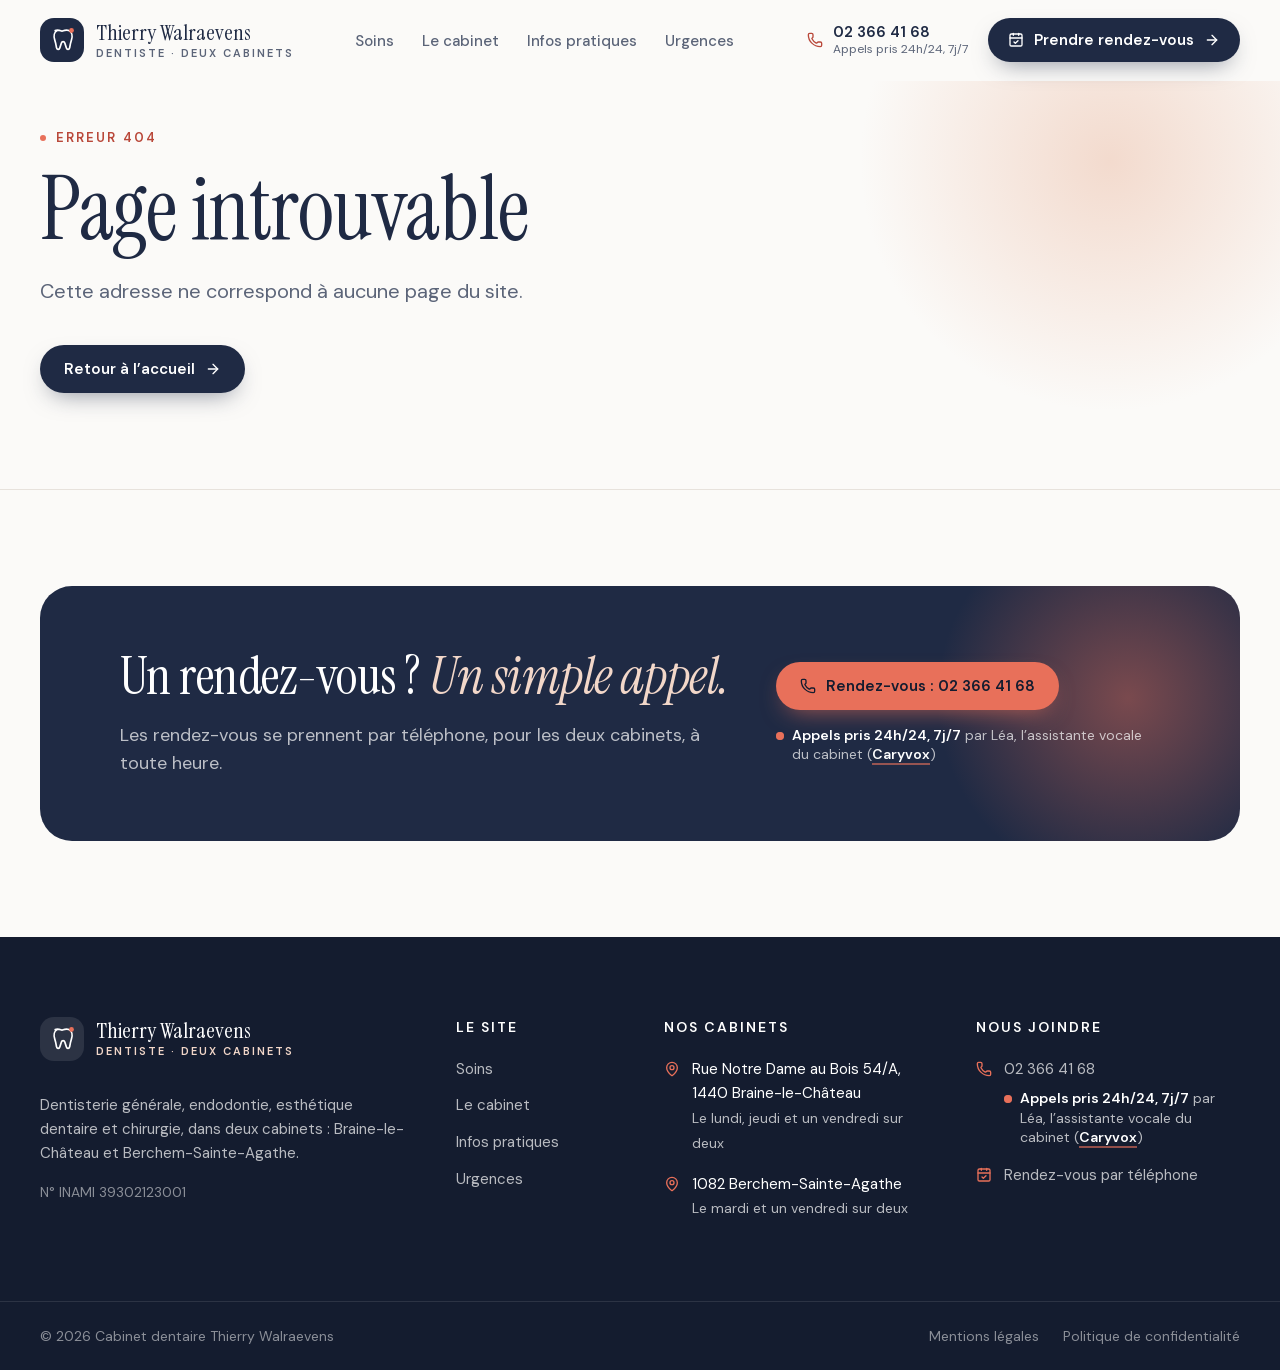
==== commit 6b1019e0: "Mise en ligne sur dentiste-walraevens.be - Domaine personnalisé (fichier CNAME), adresses sans sous-" ====
--- a/404/index.html
+++ b/404/index.html
@@ -1 +1 @@
-<!DOCTYPE html><!--AGeAa4bwNGHd9Dy_U33IB--><html lang="fr-BE" class="__variable_625bd2 __variable_5bad4a"><head><meta charSet="utf-8"/><meta name="viewport" content="width=device-width, initial-scale=1"/><link rel="stylesheet" href="/dentiste-walraevens/_next/static/css/42c9fdc8d4ca968f.css" data-precedence="next"/><link rel="preload" as="script" fetchPriority="low" href="/dentiste-walraevens/_next/static/chunks/webpack-4b7eadf9d708b665.js"/><script src="/dentiste-walraevens/_next/static/chunks/4bd1b696-c023c6e3521b1417.js" async=""></script><script src="/dentiste-walraevens/_next/static/chunks/255-5cf0e35ae33d90c1.js" async=""></script><script src="/dentiste-walraevens/_next/static/chunks/main-app-78d97796293f4056.js" async=""></script><script src="/dentiste-walraevens/_next/static/chunks/690-0809685d439d04f0.js" async=""></script><script src="/dentiste-walraevens/_next/static/chunks/app/layout-4bf379d474621efd.js" async=""></script><script src="/dentiste-walraevens/_next/static/chunks/app/page-1f6103c00dbeee9d.js" async=""></script><meta name="robots" content="noindex"/><meta name="theme-color" content="#fbfaf8"/><meta name="color-scheme" content="light"/><title>Page introuvable | Dt. Thierry Walraevens</title><meta name="description" content="Dt. Thierry Walraevens, dentiste à Braine-le-Château et à Berchem-Sainte-Agathe : dentisterie générale, endodontie, esthétique dentaire et chirurgie. Horaires, accès et prise de rendez-vous par téléphone."/><meta name="application-name" content="Cabinet dentaire Thierry Walraevens"/><meta name="robots" content="noindex"/><link rel="canonical" href="https://titus5030.github.io/dentiste-walraevens/"/><meta name="format-detection" content="telephone=no"/><meta property="og:title" content="Dentiste à Braine-le-Château et Berchem-Sainte-Agathe | Dt. Thierry Walraevens"/><meta property="og:description" content="Dt. Thierry Walraevens, dentiste à Braine-le-Château et à Berchem-Sainte-Agathe : dentisterie générale, endodontie, esthétique dentaire et chirurgie. Horaires, accès et prise de rendez-vous par téléphone."/><meta property="og:url" content="https://titus5030.github.io/dentiste-walraevens/"/><meta property="og:site_name" content="Cabinet dentaire Thierry Walraevens"/><meta property="og:locale" content="fr_BE"/><meta property="og:image:type" content="image/png"/><meta property="og:image:width" content="1200"/><meta property="og:image:height" content="630"/><meta property="og:image" content="https://titus5030.github.io/dentiste-walraevens/opengraph-image.png?8718f0c8caa14f47"/><meta property="og:type" content="website"/><meta name="twitter:card" content="summary_large_image"/><meta name="twitter:title" content="Dentiste à Braine-le-Château et Berchem-Sainte-Agathe | Dt. Thierry Walraevens"/><meta name="twitter:description" content="Dt. Thierry Walraevens, dentiste à Braine-le-Château et à Berchem-Sainte-Agathe : dentisterie générale, endodontie, esthétique dentaire et chirurgie. Horaires, accès et prise de rendez-vous par téléphone."/><meta name="twitter:image:type" content="image/png"/><meta name="twitter:image:width" content="1200"/><meta name="twitter:image:height" content="630"/><meta name="twitter:image" content="https://titus5030.github.io/dentiste-walraevens/opengraph-image.png?8718f0c8caa14f47"/><link rel="icon" href="/dentiste-walraevens/icon.svg?d20a1e23008a509c" type="image/svg+xml" sizes="any"/><script src="/dentiste-walraevens/_next/static/chunks/polyfills-42372ed130431b0a.js" noModule=""></script></head><body><div hidden=""><!--$--><!--/$--></div><script type="application/ld+json">{"@context":"https://schema.org","@graph":[{"@type":"Person","@id":"https://titus5030.github.io/dentiste-walraevens/#praticien","name":"Thierry Walraevens","jobTitle":"Dentiste","identifier":{"@type":"PropertyValue","propertyID":"INAMI","value":"39302123001"},"knowsLanguage":["Français","Nederlands","English"]},{"@type":"Dentist","@id":"https://titus5030.github.io/dentiste-walraevens/#braine-le-chateau","name":"Cabinet dentaire Thierry Walraevens · Braine-le-Château","description":"Dentisterie générale, endodontie, esthétique dentaire et chirurgie, dans deux cabinets : Braine-le-Château et Berchem-Sainte-Agathe.","url":"https://titus5030.github.io/dentiste-walraevens/","image":"https://titus5030.github.io/dentiste-walraevens/opengraph-image.png","telephone":"+32 2 366 41 68","address":{"@type":"PostalAddress","streetAddress":"Rue Notre Dame au Bois 54/A","postalCode":"1440","addressLocality":"Braine-le-Château","addressCountry":"BE"},"openingHoursSpecification":[{"@type":"OpeningHoursSpecification","dayOfWeek":"https://schema.org/Monday","opens":"09:00","closes":"18:30"},{"@type":"OpeningHoursSpecification","dayOfWeek":"https://schema.org/Thursday","opens":"08:30","closes":"18:30"},{"@type":"OpeningHoursSpecification","dayOfWeek":"https://schema.org/Friday","opens":"08:30","closes":"18:30","description":"une semaine sur deux"}],"knowsLanguage":["Français","Nederlands","English"],"availableService":[{"@type":"MedicalProcedure","name":"Dentisterie générale"},{"@type":"MedicalProcedure","name":"Endodontie"},{"@type":"MedicalProcedure","name":"Esthétique dentaire"},{"@type":"MedicalProcedure","name":"Chirurgie"}],"medicalSpecialty":["Dentistry","Endodontic"],"paymentAccepted":"Bancontact, Cash","currenciesAccepted":"EUR","sameAs":["https://progenda.be/calendars/walraevens-thierry-dentiste-braine-le-chateau?locale=fr"],"employee":{"@id":"https://titus5030.github.io/dentiste-walraevens/#praticien"}},{"@type":"Dentist","@id":"https://titus5030.github.io/dentiste-walraevens/#berchem-sainte-agathe","name":"Cabinet dentaire Thierry Walraevens · Berchem-Sainte-Agathe","description":"Dentisterie générale, endodontie, esthétique dentaire et chirurgie, dans deux cabinets : Braine-le-Château et Berchem-Sainte-Agathe.","url":"https://titus5030.github.io/dentiste-walraevens/","image":"https://titus5030.github.io/dentiste-walraevens/opengraph-image.png","telephone":"+32 2 366 41 68","address":{"@type":"PostalAddress","postalCode":"1082","addressLocality":"Berchem-Sainte-Agathe","addressCountry":"BE"},"openingHoursSpecification":[{"@type":"OpeningHoursSpecification","dayOfWeek":"https://schema.org/Tuesday","opens":"09:00","closes":"18:30"},{"@type":"OpeningHoursSpecification","dayOfWeek":"https://schema.org/Friday","opens":"09:00","closes":"18:30","description":"une semaine sur deux"}],"knowsLanguage":["Français","Nederlands","English"],"availableService":[{"@type":"MedicalProcedure","name":"Dentisterie générale"},{"@type":"MedicalProcedure","name":"Endodontie"},{"@type":"MedicalProcedure","name":"Esthétique dentaire"},{"@type":"MedicalProcedure","name":"Chirurgie"}],"medicalSpecialty":["Dentistry","Endodontic"],"paymentAccepted":"Bancontact, Cash","currenciesAccepted":"EUR","sameAs":["https://progenda.be/calendars/thierry-walraevens-dentiste-berchem-sainte-agathe?locale=fr"],"employee":{"@id":"https://titus5030.github.io/dentiste-walraevens/#praticien"}}]}</script><p class="bg-encre-profond px-4 py-2 text-center text-xs text-white/75">Proposition de site · version de démonstration, pas encore le site officiel du cabinet</p><header class="sticky top-0 z-40 transition-[background-color,border-color] duration-300 border-b border-transparent bg-papier"><a href="#contenu" class="sr-only z-50 rounded-full bg-encre px-4 py-2 text-white focus:not-sr-only focus:absolute focus:top-3 focus:left-3">Aller au contenu</a><div class="conteneur flex h-20 items-center justify-between gap-6"><a aria-label="Dentiste Thierry Walraevens, accueil" class="rounded-xl" href="/dentiste-walraevens/"><span class="flex items-center gap-3"><svg viewBox="0 0 44 44" aria-hidden="true" class="size-11 shrink-0"><rect width="44" height="44" rx="14" class="fill-encre"></rect><path d="M15.2 12.5c2.3-1 4.4-.2 6.8.6 2.4-.8 4.5-1.6 6.8-.6 3.2 1.4 3.9 5.4 2.7 9.2-.9 2.8-1.4 5.3-1.8 8-.3 2-2.7 2.3-3.3.3l-1.6-5.1c-.5-1.6-2.9-1.6-3.4 0l-1.6 5.1c-.6 2-3 1.7-3.3-.3-.4-2.7-.9-5.2-1.8-8-1.2-3.8-.5-7.8 2.5-9.2Z" fill="none" stroke-width="1.7" stroke-linejoin="round" class="stroke-white"></path><circle cx="31.5" cy="12.5" r="2.4" class="fill-corail"></circle></svg><span class="flex flex-col leading-none"><span class="font-serif text-[1.375rem] text-encre">Thierry Walraevens</span><span class="mt-1 text-[0.6875rem] font-semibold tracking-[0.18em] uppercase text-gris">Dentiste<span class="hidden sm:inline"> · deux cabinets</span></span></span></span></a><nav aria-label="Navigation principale" class="hidden lg:block"><ul class="flex items-center gap-1"><li><a class="relative rounded-full px-3 py-2 text-[0.9375rem] font-medium whitespace-nowrap text-gris transition-colors hover:text-encre aria-[current=page]:text-encre" href="/dentiste-walraevens/soins/">Soins</a></li><li><a class="relative rounded-full px-3 py-2 text-[0.9375rem] font-medium whitespace-nowrap text-gris transition-colors hover:text-encre aria-[current=page]:text-encre" href="/dentiste-walraevens/le-cabinet/">Le cabinet</a></li><li><a class="relative rounded-full px-3 py-2 text-[0.9375rem] font-medium whitespace-nowrap text-gris transition-colors hover:text-encre aria-[current=page]:text-encre" href="/dentiste-walraevens/infos-pratiques/">Infos pratiques</a></li><li><a class="relative rounded-full px-3 py-2 text-[0.9375rem] font-medium whitespace-nowrap text-gris transition-colors hover:text-encre aria-[current=page]:text-encre" href="/dentiste-walraevens/urgences/">Urgences</a></li></ul></nav><div class="hidden items-center gap-2 lg:flex"><a href="tel:+3223664168" class="flex min-h-11 items-center gap-2.5 rounded-full px-3 text-encre transition-colors hover:text-corail-fonce"><svg xmlns="http://www.w3.org/2000/svg" width="24" height="24" viewBox="0 0 24 24" fill="none" stroke="currentColor" stroke-width="2" stroke-linecap="round" stroke-linejoin="round" class="lucide lucide-phone size-4 text-corail-fonce" aria-hidden="true"><path d="M13.832 16.568a1 1 0 0 0 1.213-.303l.355-.465A2 2 0 0 1 17 15h3a2 2 0 0 1 2 2v3a2 2 0 0 1-2 2A18 18 0 0 1 2 4a2 2 0 0 1 2-2h3a2 2 0 0 1 2 2v3a2 2 0 0 1-.8 1.6l-.468.351a1 1 0 0 0-.292 1.233 14 14 0 0 0 6.392 6.384"></path></svg><span class="flex flex-col leading-tight"><span class="text-[0.9375rem] font-semibold">02 366 41 68</span><span class="text-xs whitespace-nowrap text-gris">Appels pris 24h/24, 7j/7</span></span></a><a class="group inline-flex min-h-12 cursor-pointer items-center justify-center gap-2.5 whitespace-nowrap rounded-full px-6 py-3 text-[0.9375rem] font-semibold leading-none transition-[background-color,color,box-shadow,transform] duration-200 ease-doux active:translate-y-px bg-encre text-white hover:bg-encre-douce shadow-[0_10px_24px_-10px_rgb(31_42_68/0.55)] !min-h-11 !px-5" href="/dentiste-walraevens/rendez-vous/"><svg xmlns="http://www.w3.org/2000/svg" width="24" height="24" viewBox="0 0 24 24" fill="none" stroke="currentColor" stroke-width="2" stroke-linecap="round" stroke-linejoin="round" class="lucide lucide-calendar-check size-4" aria-hidden="true"><path d="M8 2v3"></path><path d="M16 2v3"></path><rect x="3" y="3" width="18" height="18" rx="2"></rect><path d="M3 9h18"></path><path d="m9 15 2 2 4-4"></path></svg>Prendre rendez-vous<svg xmlns="http://www.w3.org/2000/svg" width="24" height="24" viewBox="0 0 24 24" fill="none" stroke="currentColor" stroke-width="2" stroke-linecap="round" stroke-linejoin="round" class="lucide lucide-arrow-right size-4 transition-transform duration-200 group-hover:translate-x-1" aria-hidden="true"><path d="M5 12h14"></path><path d="m12 5 7 7-7 7"></path></svg></a></div><button type="button" aria-expanded="false" aria-controls="menu-mobile" class="-mr-2 flex size-12 cursor-pointer items-center justify-center rounded-full text-encre transition-colors hover:bg-lin lg:hidden"><span class="sr-only">Ouvrir le menu</span><svg xmlns="http://www.w3.org/2000/svg" width="24" height="24" viewBox="0 0 24 24" fill="none" stroke="currentColor" stroke-width="2" stroke-linecap="round" stroke-linejoin="round" class="lucide lucide-menu size-6" aria-hidden="true"><path d="M4 5h16"></path><path d="M4 12h16"></path><path d="M4 19h16"></path></svg></button></div><div id="menu-mobile" hidden="" class="h-[calc(100dvh-5rem)] overflow-y-auto border-t border-filet bg-papier lg:hidden"><nav aria-label="Navigation mobile" class="conteneur flex flex-col py-6"><ul class="divide-y divide-filet"><li><a class="flex min-h-14 items-center font-serif text-[1.75rem] text-encre aria-[current=page]:text-corail-fonce" href="/dentiste-walraevens/">Accueil</a></li><li><a class="flex min-h-14 items-center font-serif text-[1.75rem] text-encre aria-[current=page]:text-corail-fonce" href="/dentiste-walraevens/soins/">Soins</a></li><li><a class="flex min-h-14 items-center font-serif text-[1.75rem] text-encre aria-[current=page]:text-corail-fonce" href="/dentiste-walraevens/le-cabinet/">Le cabinet</a></li><li><a class="flex min-h-14 items-center font-serif text-[1.75rem] text-encre aria-[current=page]:text-corail-fonce" href="/dentiste-walraevens/infos-pratiques/">Infos pratiques</a></li><li><a class="flex min-h-14 items-center font-serif text-[1.75rem] text-encre aria-[current=page]:text-corail-fonce" href="/dentiste-walraevens/urgences/">Urgences</a></li></ul><div class="mt-8 grid gap-3"><a class="group inline-flex min-h-12 cursor-pointer items-center justify-center gap-2.5 whitespace-nowrap rounded-full px-6 py-3 text-[0.9375rem] font-semibold leading-none transition-[background-color,color,box-shadow,transform] duration-200 ease-doux active:translate-y-px bg-corail text-encre-profond hover:bg-[#ef8672] shadow-[0_10px_24px_-10px_rgb(232_112_90/0.7)] " href="/dentiste-walraevens/rendez-vous/"><svg xmlns="http://www.w3.org/2000/svg" width="24" height="24" viewBox="0 0 24 24" fill="none" stroke="currentColor" stroke-width="2" stroke-linecap="round" stroke-linejoin="round" class="lucide lucide-calendar-check size-4" aria-hidden="true"><path d="M8 2v3"></path><path d="M16 2v3"></path><rect x="3" y="3" width="18" height="18" rx="2"></rect><path d="M3 9h18"></path><path d="m9 15 2 2 4-4"></path></svg>Prendre rendez-vous<svg xmlns="http://www.w3.org/2000/svg" width="24" height="24" viewBox="0 0 24 24" fill="none" stroke="currentColor" stroke-width="2" stroke-linecap="round" stroke-linejoin="round" class="lucide lucide-arrow-right size-4 transition-transform duration-200 group-hover:translate-x-1" aria-hidden="true"><path d="M5 12h14"></path><path d="m12 5 7 7-7 7"></path></svg></a><a href="tel:+3223664168" class="group inline-flex min-h-12 cursor-pointer items-center justify-center gap-2.5 whitespace-nowrap rounded-full px-6 py-3 text-[0.9375rem] font-semibold leading-none transition-[background-color,color,box-shadow,transform] duration-200 ease-doux active:translate-y-px bg-white text-encre ring-1 ring-filet hover:ring-encre/30 "><svg xmlns="http://www.w3.org/2000/svg" width="24" height="24" viewBox="0 0 24 24" fill="none" stroke="currentColor" stroke-width="2" stroke-linecap="round" stroke-linejoin="round" class="lucide lucide-phone size-4" aria-hidden="true"><path d="M13.832 16.568a1 1 0 0 0 1.213-.303l.355-.465A2 2 0 0 1 17 15h3a2 2 0 0 1 2 2v3a2 2 0 0 1-2 2A18 18 0 0 1 2 4a2 2 0 0 1 2-2h3a2 2 0 0 1 2 2v3a2 2 0 0 1-.8 1.6l-.468.351a1 1 0 0 0-.292 1.233 14 14 0 0 0 6.392 6.384"></path></svg>02 366 41 68</a><p class="flex items-start gap-2 text-sm leading-snug text-gris mt-1 justify-center text-center"><span aria-hidden="true" class="relative mt-1.5 flex size-2 shrink-0"><span class="absolute inline-flex h-full w-full rounded-full bg-corail/60 motion-safe:animate-ping"></span><span class="relative inline-flex size-2 rounded-full bg-corail"></span></span><span><strong class="font-semibold text-encre">Appels pris 24h/24, 7j/7</strong> par<!-- --> <!-- -->Léa, l’assistante vocale du cabinet<!-- --> (<a href="https://caryvox.ai" target="_blank" rel="noopener" class="font-semibold underline decoration-2 underline-offset-4 text-encre decoration-corail/50 hover:decoration-corail">Caryvox<span class="sr-only"> (nouvel onglet)</span></a>)</span></p></div></nav></div></header><main id="contenu" tabindex="-1" class="outline-none"><section class="relative isolate overflow-hidden border-b border-filet"><div aria-hidden="true" class="absolute -top-48 right-[-8%] -z-10 size-[34rem] rounded-full bg-[radial-gradient(circle,rgb(242_215_201/0.9),transparent_65%)]"></div><div class="conteneur pt-8 pb-16 sm:pt-10 sm:pb-24"><p class="surtitre">Erreur 404</p><h1 class="mt-4 max-w-4xl text-[3rem] leading-[1] sm:text-7xl lg:text-[5.5rem]">Page introuvable</h1><p class="mt-6 max-w-2xl text-lg text-gris sm:text-xl">Cette adresse ne correspond à aucune page du site.</p><div class="mt-10"><a class="group inline-flex min-h-12 cursor-pointer items-center justify-center gap-2.5 whitespace-nowrap rounded-full px-6 py-3 text-[0.9375rem] font-semibold leading-none transition-[background-color,color,box-shadow,transform] duration-200 ease-doux active:translate-y-px bg-encre text-white hover:bg-encre-douce shadow-[0_10px_24px_-10px_rgb(31_42_68/0.55)] " href="/dentiste-walraevens/">Retour à l’accueil<svg xmlns="http://www.w3.org/2000/svg" width="24" height="24" viewBox="0 0 24 24" fill="none" stroke="currentColor" stroke-width="2" stroke-linecap="round" stroke-linejoin="round" class="lucide lucide-arrow-right size-4 transition-transform duration-200 group-hover:translate-x-1" aria-hidden="true"><path d="M5 12h14"></path><path d="m12 5 7 7-7 7"></path></svg></a></div></div></section><!--$--><!--/$--></main><section aria-labelledby="titre-rdv" class="conteneur py-20 sm:py-24"><div class="relative isolate overflow-hidden rounded-[var(--radius-grand)] bg-encre px-6 py-14 text-white sm:px-14 sm:py-16 lg:px-20"><div aria-hidden="true" class="absolute -top-24 -right-24 -z-10 size-[26rem] rounded-full bg-[radial-gradient(circle,rgb(232_112_90/0.45),transparent_65%)]"></div><div class="flex flex-col gap-10 lg:flex-row lg:items-center lg:justify-between"><div class="max-w-2xl"><h2 id="titre-rdv" class="text-[2.5rem] leading-[1.05] !text-white sm:text-[3.25rem]">Un rendez-vous ? <em class="text-peche">Un simple appel.</em></h2><p class="mt-4 text-lg text-white/70">Les rendez-vous se prennent par téléphone, pour les deux cabinets, à toute heure.</p></div><div class="lg:shrink-0"><a href="tel:+3223664168" class="group inline-flex min-h-12 cursor-pointer items-center justify-center gap-2.5 whitespace-nowrap rounded-full px-6 py-3 text-[0.9375rem] font-semibold leading-none transition-[background-color,color,box-shadow,transform] duration-200 ease-doux active:translate-y-px bg-corail text-encre-profond hover:bg-[#ef8672] shadow-[0_10px_24px_-10px_rgb(232_112_90/0.7)] "><svg xmlns="http://www.w3.org/2000/svg" width="24" height="24" viewBox="0 0 24 24" fill="none" stroke="currentColor" stroke-width="2" stroke-linecap="round" stroke-linejoin="round" class="lucide lucide-phone size-4" aria-hidden="true"><path d="M13.832 16.568a1 1 0 0 0 1.213-.303l.355-.465A2 2 0 0 1 17 15h3a2 2 0 0 1 2 2v3a2 2 0 0 1-2 2A18 18 0 0 1 2 4a2 2 0 0 1 2-2h3a2 2 0 0 1 2 2v3a2 2 0 0 1-.8 1.6l-.468.351a1 1 0 0 0-.292 1.233 14 14 0 0 0 6.392 6.384"></path></svg>Rendez-vous : <!-- -->02 366 41 68</a><p class="flex items-start gap-2 text-sm leading-snug text-white/70 mt-4 max-w-sm"><span aria-hidden="true" class="relative mt-1.5 flex size-2 shrink-0"><span class="absolute inline-flex h-full w-full rounded-full bg-corail/60 motion-safe:animate-ping"></span><span class="relative inline-flex size-2 rounded-full bg-corail"></span></span><span><strong class="font-semibold text-white">Appels pris 24h/24, 7j/7</strong> par<!-- --> <!-- -->Léa, l’assistante vocale du cabinet<!-- --> (<a href="https://caryvox.ai" target="_blank" rel="noopener" class="font-semibold underline decoration-2 underline-offset-4 text-white decoration-corail/60 hover:decoration-corail">Caryvox<span class="sr-only"> (nouvel onglet)</span></a>)</span></p></div></div></div></section><footer class="bg-encre-profond pb-28 text-white/70 lg:pb-0"><div class="conteneur grid gap-12 py-16 sm:grid-cols-2 lg:grid-cols-12 lg:py-20"><div class="lg:col-span-4"><a aria-label="Accueil" class="inline-block rounded-xl" href="/dentiste-walraevens/"><span class="flex items-center gap-3"><svg viewBox="0 0 44 44" aria-hidden="true" class="size-11 shrink-0"><rect width="44" height="44" rx="14" class="fill-white/10"></rect><path d="M15.2 12.5c2.3-1 4.4-.2 6.8.6 2.4-.8 4.5-1.6 6.8-.6 3.2 1.4 3.9 5.4 2.7 9.2-.9 2.8-1.4 5.3-1.8 8-.3 2-2.7 2.3-3.3.3l-1.6-5.1c-.5-1.6-2.9-1.6-3.4 0l-1.6 5.1c-.6 2-3 1.7-3.3-.3-.4-2.7-.9-5.2-1.8-8-1.2-3.8-.5-7.8 2.5-9.2Z" fill="none" stroke-width="1.7" stroke-linejoin="round" class="stroke-white"></path><circle cx="31.5" cy="12.5" r="2.4" class="fill-corail"></circle></svg><span class="flex flex-col leading-none"><span class="font-serif text-[1.375rem] text-white">Thierry Walraevens</span><span class="mt-1 text-[0.6875rem] font-semibold tracking-[0.18em] uppercase text-peche">Dentiste<span class="hidden sm:inline"> · deux cabinets</span></span></span></span></a><p class="mt-6 max-w-sm text-[0.9375rem] leading-relaxed">Dentisterie générale, endodontie, esthétique dentaire et chirurgie, dans deux cabinets : Braine-le-Château et Berchem-Sainte-Agathe.</p><p class="mt-4 text-sm text-white/50">N° INAMI <!-- -->39302123001</p></div><nav aria-label="Pied de page" class="lg:col-span-2"><p class="text-sm font-semibold tracking-[0.14em] text-white uppercase">Le site</p><ul class="mt-5 space-y-3 text-[0.9375rem]"><li><a class="transition-colors hover:text-white" href="/dentiste-walraevens/soins/">Soins</a></li><li><a class="transition-colors hover:text-white" href="/dentiste-walraevens/le-cabinet/">Le cabinet</a></li><li><a class="transition-colors hover:text-white" href="/dentiste-walraevens/infos-pratiques/">Infos pratiques</a></li><li><a class="transition-colors hover:text-white" href="/dentiste-walraevens/urgences/">Urgences</a></li></ul></nav><div class="lg:col-span-3"><p class="text-sm font-semibold tracking-[0.14em] text-white uppercase">Nos cabinets</p><ul class="mt-5 space-y-4 text-[0.9375rem]"><li class="flex gap-3"><svg xmlns="http://www.w3.org/2000/svg" width="24" height="24" viewBox="0 0 24 24" fill="none" stroke="currentColor" stroke-width="2" stroke-linecap="round" stroke-linejoin="round" class="lucide lucide-map-pin mt-1 size-4 shrink-0 text-corail" aria-hidden="true"><path d="M20 10c0 4.993-5.539 10.193-7.399 11.799a1 1 0 0 1-1.202 0C9.539 20.193 4 14.993 4 10a8 8 0 0 1 16 0"></path><circle cx="12" cy="10" r="3"></circle></svg><span><span class="block text-white">Rue Notre Dame au Bois 54/A, 1440 Braine-le-Château</span><span class="text-sm">Le <!-- -->lundi, jeudi et un vendredi sur deux</span></span></li><li class="flex gap-3"><svg xmlns="http://www.w3.org/2000/svg" width="24" height="24" viewBox="0 0 24 24" fill="none" stroke="currentColor" stroke-width="2" stroke-linecap="round" stroke-linejoin="round" class="lucide lucide-map-pin mt-1 size-4 shrink-0 text-corail" aria-hidden="true"><path d="M20 10c0 4.993-5.539 10.193-7.399 11.799a1 1 0 0 1-1.202 0C9.539 20.193 4 14.993 4 10a8 8 0 0 1 16 0"></path><circle cx="12" cy="10" r="3"></circle></svg><span><span class="block text-white">1082 Berchem-Sainte-Agathe</span><span class="text-sm">Le <!-- -->mardi et un vendredi sur deux</span></span></li></ul></div><div class="lg:col-span-3"><p class="text-sm font-semibold tracking-[0.14em] text-white uppercase">Nous joindre</p><ul class="mt-5 space-y-4 text-[0.9375rem]"><li class="flex gap-3"><svg xmlns="http://www.w3.org/2000/svg" width="24" height="24" viewBox="0 0 24 24" fill="none" stroke="currentColor" stroke-width="2" stroke-linecap="round" stroke-linejoin="round" class="lucide lucide-phone mt-1 size-4 shrink-0 text-corail" aria-hidden="true"><path d="M13.832 16.568a1 1 0 0 0 1.213-.303l.355-.465A2 2 0 0 1 17 15h3a2 2 0 0 1 2 2v3a2 2 0 0 1-2 2A18 18 0 0 1 2 4a2 2 0 0 1 2-2h3a2 2 0 0 1 2 2v3a2 2 0 0 1-.8 1.6l-.468.351a1 1 0 0 0-.292 1.233 14 14 0 0 0 6.392 6.384"></path></svg><span><a href="tel:+3223664168" class="transition-colors hover:text-white">02 366 41 68</a><p class="flex items-start gap-2 text-sm leading-snug text-white/70 mt-2"><span aria-hidden="true" class="relative mt-1.5 flex size-2 shrink-0"><span class="absolute inline-flex h-full w-full rounded-full bg-corail/60 motion-safe:animate-ping"></span><span class="relative inline-flex size-2 rounded-full bg-corail"></span></span><span><strong class="font-semibold text-white">Appels pris 24h/24, 7j/7</strong> par<!-- --> <!-- -->Léa, l’assistante vocale du cabinet<!-- --> (<a href="https://caryvox.ai" target="_blank" rel="noopener" class="font-semibold underline decoration-2 underline-offset-4 text-white decoration-corail/60 hover:decoration-corail">Caryvox<span class="sr-only"> (nouvel onglet)</span></a>)</span></p></span></li><li class="flex gap-3"><svg xmlns="http://www.w3.org/2000/svg" width="24" height="24" viewBox="0 0 24 24" fill="none" stroke="currentColor" stroke-width="2" stroke-linecap="round" stroke-linejoin="round" class="lucide lucide-calendar-check mt-1 size-4 shrink-0 text-corail" aria-hidden="true"><path d="M8 2v3"></path><path d="M16 2v3"></path><rect x="3" y="3" width="18" height="18" rx="2"></rect><path d="M3 9h18"></path><path d="m9 15 2 2 4-4"></path></svg><a class="transition-colors hover:text-white" href="/dentiste-walraevens/rendez-vous/">Rendez-vous par téléphone</a></li></ul></div></div><div class="border-t border-white/10"><div class="conteneur flex flex-col gap-4 py-6 text-sm text-white/50 sm:flex-row sm:items-center sm:justify-between"><p>© <!-- -->2026<!-- --> <!-- -->Cabinet dentaire Thierry Walraevens</p><ul class="flex flex-wrap gap-x-6 gap-y-2"><li><a class="transition-colors hover:text-white" href="/dentiste-walraevens/mentions-legales/">Mentions légales</a></li><li><a class="transition-colors hover:text-white" href="/dentiste-walraevens/politique-de-confidentialite/">Politique de confidentialité</a></li></ul></div></div></footer><div class="fixed inset-x-0 bottom-0 z-30 border-t border-filet bg-papier/90 px-4 pt-3 pb-[max(0.75rem,env(safe-area-inset-bottom))] backdrop-blur-xl lg:hidden"><a href="tel:+3223664168" class="mx-auto flex min-h-12 max-w-md items-center justify-center gap-2 rounded-full bg-encre px-4 text-[0.9375rem] font-semibold whitespace-nowrap text-white"><svg xmlns="http://www.w3.org/2000/svg" width="24" height="24" viewBox="0 0 24 24" fill="none" stroke="currentColor" stroke-width="2" stroke-linecap="round" stroke-linejoin="round" class="lucide lucide-phone size-4 text-corail" aria-hidden="true"><path d="M13.832 16.568a1 1 0 0 0 1.213-.303l.355-.465A2 2 0 0 1 17 15h3a2 2 0 0 1 2 2v3a2 2 0 0 1-2 2A18 18 0 0 1 2 4a2 2 0 0 1 2-2h3a2 2 0 0 1 2 2v3a2 2 0 0 1-.8 1.6l-.468.351a1 1 0 0 0-.292 1.233 14 14 0 0 0 6.392 6.384"></path></svg>Appeler pour un rendez-vous</a></div><script src="/dentiste-walraevens/_next/static/chunks/webpack-4b7eadf9d708b665.js" id="_R_" async=""></script><script>(self.__next_f=self.__next_f||[]).push([0])</script><script>self.__next_f.push([1,"1:\"$Sreact.fragment\"\nc:I[7150,[],\"\"]\n:HL[\"/dentiste-walraevens/_next/static/css/42c9fdc8d4ca968f.css\",\"style\"]\n2:Td5d,"])</script><script>self.__next_f.push([1,"{\"@context\":\"https://schema.org\",\"@graph\":[{\"@type\":\"Person\",\"@id\":\"https://titus5030.github.io/dentiste-walraevens/#praticien\",\"name\":\"Thierry Walraevens\",\"jobTitle\":\"Dentiste\",\"identifier\":{\"@type\":\"PropertyValue\",\"propertyID\":\"INAMI\",\"value\":\"39302123001\"},\"knowsLanguage\":[\"Français\",\"Nederlands\",\"English\"]},{\"@type\":\"Dentist\",\"@id\":\"https://titus5030.github.io/dentiste-walraevens/#braine-le-chateau\",\"name\":\"Cabinet dentaire Thierry Walraevens · Braine-le-Château\",\"description\":\"Dentisterie générale, endodontie, esthétique dentaire et chirurgie, dans deux cabinets : Braine-le-Château et Berchem-Sainte-Agathe.\",\"url\":\"https://titus5030.github.io/dentiste-walraevens/\",\"image\":\"https://titus5030.github.io/dentiste-walraevens/opengraph-image.png\",\"telephone\":\"+32 2 366 41 68\",\"address\":{\"@type\":\"PostalAddress\",\"streetAddress\":\"Rue Notre Dame au Bois 54/A\",\"postalCode\":\"1440\",\"addressLocality\":\"Braine-le-Château\",\"addressCountry\":\"BE\"},\"openingHoursSpecification\":[{\"@type\":\"OpeningHoursSpecification\",\"dayOfWeek\":\"https://schema.org/Monday\",\"opens\":\"09:00\",\"closes\":\"18:30\"},{\"@type\":\"OpeningHoursSpecification\",\"dayOfWeek\":\"https://schema.org/Thursday\",\"opens\":\"08:30\",\"closes\":\"18:30\"},{\"@type\":\"OpeningHoursSpecification\",\"dayOfWeek\":\"https://schema.org/Friday\",\"opens\":\"08:30\",\"closes\":\"18:30\",\"description\":\"une semaine sur deux\"}],\"knowsLanguage\":[\"Français\",\"Nederlands\",\"English\"],\"availableService\":[{\"@type\":\"MedicalProcedure\",\"name\":\"Dentisterie générale\"},{\"@type\":\"MedicalProcedure\",\"name\":\"Endodontie\"},{\"@type\":\"MedicalProcedure\",\"name\":\"Esthétique dentaire\"},{\"@type\":\"MedicalProcedure\",\"name\":\"Chirurgie\"}],\"medicalSpecialty\":[\"Dentistry\",\"Endodontic\"],\"paymentAccepted\":\"Bancontact, Cash\",\"currenciesAccepted\":\"EUR\",\"sameAs\":[\"https://progenda.be/calendars/walraevens-thierry-dentiste-braine-le-chateau?locale=fr\"],\"employee\":{\"@id\":\"https://titus5030.github.io/dentiste-walraevens/#praticien\"}},{\"@type\":\"Dentist\",\"@id\":\"https://titus5030.github.io/dentiste-walraevens/#berchem-sainte-agathe\",\"name\":\"Cabinet dentaire Thierry Walraevens · Berchem-Sainte-Agathe\",\"description\":\"Dentisterie générale, endodontie, esthétique dentaire et chirurgie, dans deux cabinets : Braine-le-Château et Berchem-Sainte-Agathe.\",\"url\":\"https://titus5030.github.io/dentiste-walraevens/\",\"image\":\"https://titus5030.github.io/dentiste-walraevens/opengraph-image.png\",\"telephone\":\"+32 2 366 41 68\",\"address\":{\"@type\":\"PostalAddress\",\"postalCode\":\"1082\",\"addressLocality\":\"Berchem-Sainte-Agathe\",\"addressCountry\":\"BE\"},\"openingHoursSpecification\":[{\"@type\":\"OpeningHoursSpecification\",\"dayOfWeek\":\"https://schema.org/Tuesday\",\"opens\":\"09:00\",\"closes\":\"18:30\"},{\"@type\":\"OpeningHoursSpecification\",\"dayOfWeek\":\"https://schema.org/Friday\",\"opens\":\"09:00\",\"closes\":\"18:30\",\"description\":\"une semaine sur deux\"}],\"knowsLanguage\":[\"Français\",\"Nederlands\",\"English\"],\"availableService\":[{\"@type\":\"MedicalProcedure\",\"name\":\"Dentisterie générale\"},{\"@type\":\"MedicalProcedure\",\"name\":\"Endodontie\"},{\"@type\":\"MedicalProcedure\",\"name\":\"Esthétique dentaire\"},{\"@type\":\"MedicalProcedure\",\"name\":\"Chirurgie\"}],\"medicalSpecialty\":[\"Dentistry\",\"Endodontic\"],\"paymentAccepted\":\"Bancontact, Cash\",\"currenciesAccepted\":\"EUR\",\"sameAs\":[\"https://progenda.be/calendars/thierry-walraevens-dentiste-berchem-sainte-agathe?locale=fr\"],\"employee\":{\"@id\":\"https://titus5030.github.io/dentiste-walraevens/#praticien\"}}]}"])</script><script>self.__next_f.push([1,"0:{\"P\":null,\"b\":\"AGeAa4bwNGHd9Dy-U33IB\",\"p\":\"/dentiste-walraevens\",\"c\":[\"\",\"_not-found\",\"\"],\"i\":false,\"f\":[[[\"\",{\"children\":[\"/_not-found\",{\"children\":[\"__PAGE__\",{}]}]},\"$undefined\",\"$undefined\",true],[\"\",[\"$\",\"$1\",\"c\",{\"children\":[[[\"$\",\"link\",\"0\",{\"rel\":\"stylesheet\",\"href\":\"/dentiste-walraevens/_next/static/css/42c9fdc8d4ca968f.css\",\"precedence\":\"next\",\"crossOrigin\":\"$undefined\",\"nonce\":\"$undefined\"}]],[\"$\",\"html\",null,{\"lang\":\"fr-BE\",\"className\":\"__variable_625bd2 __variable_5bad4a\",\"children\":[\"$\",\"body\",null,{\"children\":[[\"$\",\"script\",null,{\"type\":\"application/ld+json\",\"dangerouslySetInnerHTML\":{\"__html\":\"$2\"}}],\"$L3\",\"$L4\",\"$L5\",\"$L6\",\"$L7\",\"$L8\"]}]}]]}],{\"children\":[\"/_not-found\",\"$L9\",{\"children\":[\"__PAGE__\",\"$La\",{},null,false]},null,false]},null,false],\"$Lb\",false]],\"m\":\"$undefined\",\"G\":[\"$c\",[]],\"s\":false,\"S\":true}\n"])</script><script>self.__next_f.push([1,"d:I[1215,[\"690\",\"static/chunks/690-0809685d439d04f0.js\",\"177\",\"static/chunks/app/layout-4bf379d474621efd.js\"],\"EnTete\"]\ne:I[9766,[],\"\"]\nf:I[8924,[],\"\"]\n10:I[2619,[\"690\",\"static/chunks/690-0809685d439d04f0.js\",\"974\",\"static/chunks/app/page-1f6103c00dbeee9d.js\"],\"\"]\n11:I[3352,[\"690\",\"static/chunks/690-0809685d439d04f0.js\",\"974\",\"static/chunks/app/page-1f6103c00dbeee9d.js\"],\"default\"]\n15:I[4431,[],\"OutletBoundary\"]\n17:I[5278,[],\"AsyncMetadataOutlet\"]\n19:I[4431,[],\"ViewportBoundary\"]\n1b:I[4431,[],\"MetadataBoundary\"]\n1c:\"$Sreact.suspense\"\n3:[\"$\",\"p\",null,{\"className\":\"bg-encre-profond px-4 py-2 text-center text-xs text-white/75\",\"children\":\"Proposition de site · version de démonstration, pas encore le site officiel du cabinet\"}]\n4:[\"$\",\"$Ld\",null,{}]\n"])</script><script>self.__next_f.push([1,"5:[\"$\",\"main\",null,{\"id\":\"contenu\",\"tabIndex\":-1,\"className\":\"outline-none\",\"children\":[\"$\",\"$Le\",null,{\"parallelRouterKey\":\"children\",\"error\":\"$undefined\",\"errorStyles\":\"$undefined\",\"errorScripts\":\"$undefined\",\"template\":[\"$\",\"$Lf\",null,{}],\"templateStyles\":\"$undefined\",\"templateScripts\":\"$undefined\",\"notFound\":[[\"$\",\"section\",null,{\"className\":\"relative isolate overflow-hidden border-b border-filet\",\"children\":[[\"$\",\"div\",null,{\"aria-hidden\":true,\"className\":\"absolute -top-48 right-[-8%] -z-10 size-[34rem] rounded-full bg-[radial-gradient(circle,rgb(242_215_201/0.9),transparent_65%)]\"}],[\"$\",\"div\",null,{\"className\":\"conteneur pt-8 pb-16 sm:pt-10 sm:pb-24\",\"children\":[\"$undefined\",[\"$\",\"p\",null,{\"className\":\"surtitre\",\"children\":\"Erreur 404\"}],[\"$\",\"h1\",null,{\"className\":\"mt-4 max-w-4xl text-[3rem] leading-[1] sm:text-7xl lg:text-[5.5rem]\",\"children\":\"Page introuvable\"}],[\"$\",\"p\",null,{\"className\":\"mt-6 max-w-2xl text-lg text-gris sm:text-xl\",\"children\":\"Cette adresse ne correspond à aucune page du site.\"}],[\"$\",\"div\",null,{\"className\":\"mt-10\",\"children\":[\"$\",\"$L10\",null,{\"href\":\"/\",\"className\":\"group inline-flex min-h-12 cursor-pointer items-center justify-center gap-2.5 whitespace-nowrap rounded-full px-6 py-3 text-[0.9375rem] font-semibold leading-none transition-[background-color,color,box-shadow,transform] duration-200 ease-doux active:translate-y-px bg-encre text-white hover:bg-encre-douce shadow-[0_10px_24px_-10px_rgb(31_42_68/0.55)] \",\"children\":[null,\"Retour à l’accueil\",[\"$\",\"$L11\",null,{\"ref\":\"$undefined\",\"icon\":{\"name\":\"arrow-right\",\"size\":24,\"node\":[[\"path\",{\"d\":\"M5 12h14\",\"key\":\"1ays0h\"}],[\"path\",{\"d\":\"m12 5 7 7-7 7\",\"key\":\"xquz4c\"}]]},\"className\":\"size-4 transition-transform duration-200 group-hover:translate-x-1\",\"aria-hidden\":true}]]}]}]]}]]}],[]],\"forbidden\":\"$undefined\",\"unauthorized\":\"$undefined\"}]}]\n"])</script><script>self.__next_f.push([1,"6:[\"$\",\"section\",null,{\"aria-labelledby\":\"titre-rdv\",\"className\":\"conteneur py-20 sm:py-24\",\"children\":[\"$\",\"div\",null,{\"className\":\"relative isolate overflow-hidden rounded-[var(--radius-grand)] bg-encre px-6 py-14 text-white sm:px-14 sm:py-16 lg:px-20\",\"children\":[[\"$\",\"div\",null,{\"aria-hidden\":true,\"className\":\"absolute -top-24 -right-24 -z-10 size-[26rem] rounded-full bg-[radial-gradient(circle,rgb(232_112_90/0.45),transparent_65%)]\"}],[\"$\",\"div\",null,{\"className\":\"flex flex-col gap-10 lg:flex-row lg:items-center lg:justify-between\",\"children\":[[\"$\",\"div\",null,{\"className\":\"max-w-2xl\",\"children\":[[\"$\",\"h2\",null,{\"id\":\"titre-rdv\",\"className\":\"text-[2.5rem] leading-[1.05] !text-white sm:text-[3.25rem]\",\"children\":[\"Un rendez-vous ? \",[\"$\",\"em\",null,{\"className\":\"text-peche\",\"children\":\"Un simple appel.\"}]]}],[\"$\",\"p\",null,{\"className\":\"mt-4 text-lg text-white/70\",\"children\":\"Les rendez-vous se prennent par téléphone, pour les deux cabinets, à toute heure.\"}]]}],[\"$\",\"div\",null,{\"className\":\"lg:shrink-0\",\"children\":[[\"$\",\"a\",null,{\"href\":\"tel:+3223664168\",\"className\":\"group inline-flex min-h-12 cursor-pointer items-center justify-center gap-2.5 whitespace-nowrap rounded-full px-6 py-3 text-[0.9375rem] font-semibold leading-none transition-[background-color,color,box-shadow,transform] duration-200 ease-doux active:translate-y-px bg-corail text-encre-profond hover:bg-[#ef8672] shadow-[0_10px_24px_-10px_rgb(232_112_90/0.7)] \",\"children\":[[\"$\",\"$L11\",null,{\"ref\":\"$undefined\",\"icon\":{\"name\":\"phone\",\"size\":24,\"node\":[[\"path\",{\"d\":\"M13.832 16.568a1 1 0 0 0 1.213-.303l.355-.465A2 2 0 0 1 17 15h3a2 2 0 0 1 2 2v3a2 2 0 0 1-2 2A18 18 0 0 1 2 4a2 2 0 0 1 2-2h3a2 2 0 0 1 2 2v3a2 2 0 0 1-.8 1.6l-.468.351a1 1 0 0 0-.292 1.233 14 14 0 0 0 6.392 6.384\",\"key\":\"9njp5v\"}]]},\"className\":\"size-4\",\"aria-hidden\":true}],[\"Rendez-vous : \",\"02 366 41 68\"],false,null]}],[\"$\",\"p\",null,{\"className\":\"flex items-start gap-2 text-sm leading-snug text-white/70 mt-4 max-w-sm\",\"children\":[[\"$\",\"span\",null,{\"aria-hidden\":true,\"className\":\"relative mt-1.5 flex size-2 shrink-0\",\"children\":[[\"$\",\"span\",null,{\"className\":\"absolute inline-flex h-full w-full rounded-full bg-corail/60 motion-safe:animate-ping\"}],[\"$\",\"span\",null,{\"className\":\"relative inline-flex size-2 rounded-full bg-corail\"}]]}],[\"$\",\"span\",null,{\"children\":[[\"$\",\"strong\",null,{\"className\":\"font-semibold text-white\",\"children\":\"Appels pris 24h/24, 7j/7\"}],\" par\",\" \",\"Léa, l’assistante vocale du cabinet\",\" (\",[\"$\",\"a\",null,{\"href\":\"https://caryvox.ai\",\"target\":\"_blank\",\"rel\":\"noopener\",\"className\":\"font-semibold underline decoration-2 underline-offset-4 text-white decoration-corail/60 hover:decoration-corail\",\"children\":[\"Caryvox\",[\"$\",\"span\",null,{\"className\":\"sr-only\",\"children\":\" (nouvel onglet)\"}]]}],\")\"]}]]}]]}]]}]]}]}]\n"])</script><script>self.__next_f.push([1,"7:[\"$\",\"footer\",null,{\"className\":\"bg-encre-profond pb-28 text-white/70 lg:pb-0\",\"children\":[[\"$\",\"div\",null,{\"className\":\"conteneur grid gap-12 py-16 sm:grid-cols-2 lg:grid-cols-12 lg:py-20\",\"children\":[[\"$\",\"div\",null,{\"className\":\"lg:col-span-4\",\"children\":[[\"$\",\"$L10\",null,{\"href\":\"/\",\"aria-label\":\"Accueil\",\"className\":\"inline-block rounded-xl\",\"children\":[\"$\",\"span\",null,{\"className\":\"flex items-center gap-3\",\"children\":[[\"$\",\"svg\",null,{\"viewBox\":\"0 0 44 44\",\"aria-hidden\":true,\"className\":\"size-11 shrink-0\",\"children\":[[\"$\",\"rect\",null,{\"width\":\"44\",\"height\":\"44\",\"rx\":\"14\",\"className\":\"fill-white/10\"}],[\"$\",\"path\",null,{\"d\":\"M15.2 12.5c2.3-1 4.4-.2 6.8.6 2.4-.8 4.5-1.6 6.8-.6 3.2 1.4 3.9 5.4 2.7 9.2-.9 2.8-1.4 5.3-1.8 8-.3 2-2.7 2.3-3.3.3l-1.6-5.1c-.5-1.6-2.9-1.6-3.4 0l-1.6 5.1c-.6 2-3 1.7-3.3-.3-.4-2.7-.9-5.2-1.8-8-1.2-3.8-.5-7.8 2.5-9.2Z\",\"fill\":\"none\",\"strokeWidth\":\"1.7\",\"strokeLinejoin\":\"round\",\"className\":\"stroke-white\"}],[\"$\",\"circle\",null,{\"cx\":\"31.5\",\"cy\":\"12.5\",\"r\":\"2.4\",\"className\":\"fill-corail\"}]]}],[\"$\",\"span\",null,{\"className\":\"flex flex-col leading-none\",\"children\":[[\"$\",\"span\",null,{\"className\":\"font-serif text-[1.375rem] text-white\",\"children\":\"Thierry Walraevens\"}],[\"$\",\"span\",null,{\"className\":\"mt-1 text-[0.6875rem] font-semibold tracking-[0.18em] uppercase text-peche\",\"children\":[\"Dentiste\",[\"$\",\"span\",null,{\"className\":\"hidden sm:inline\",\"children\":\" · deux cabinets\"}]]}]]}]]}]}],[\"$\",\"p\",null,{\"className\":\"mt-6 max-w-sm text-[0.9375rem] leading-relaxed\",\"children\":\"Dentisterie générale, endodontie, esthétique dentaire et chirurgie, dans deux cabinets : Braine-le-Château et Berchem-Sainte-Agathe.\"}],[\"$\",\"p\",null,{\"className\":\"mt-4 text-sm text-white/50\",\"children\":[\"N° INAMI \",\"39302123001\"]}]]}],[\"$\",\"nav\",null,{\"aria-label\":\"Pied de page\",\"className\":\"lg:col-span-2\",\"children\":[[\"$\",\"p\",null,{\"className\":\"text-sm font-semibold tracking-[0.14em] text-white uppercase\",\"children\":\"Le site\"}],[\"$\",\"ul\",null,{\"className\":\"mt-5 space-y-3 text-[0.9375rem]\",\"children\":[[\"$\",\"li\",\"/soins/\",{\"children\":[\"$\",\"$L10\",null,{\"href\":\"/soins/\",\"className\":\"transition-colors hover:text-white\",\"children\":\"Soins\"}]}],[\"$\",\"li\",\"/le-cabinet/\",{\"children\":[\"$\",\"$L10\",null,{\"href\":\"/le-cabinet/\",\"className\":\"transition-colors hover:text-white\",\"children\":\"Le cabinet\"}]}],[\"$\",\"li\",\"/infos-pratiques/\",{\"children\":[\"$\",\"$L10\",null,{\"href\":\"/infos-pratiques/\",\"className\":\"transition-colors hover:text-white\",\"children\":\"Infos pratiques\"}]}],[\"$\",\"li\",\"/urgences/\",{\"children\":[\"$\",\"$L10\",null,{\"href\":\"/urgences/\",\"className\":\"transition-colors hover:text-white\",\"children\":\"Urgences\"}]}]]}]]}],[\"$\",\"div\",null,{\"className\":\"lg:col-span-3\",\"children\":[[\"$\",\"p\",null,{\"className\":\"text-sm font-semibold tracking-[0.14em] text-white uppercase\",\"children\":\"Nos cabinets\"}],[\"$\",\"ul\",null,{\"className\":\"mt-5 space-y-4 text-[0.9375rem]\",\"children\":[[\"$\",\"li\",\"braine-le-chateau\",{\"className\":\"flex gap-3\",\"children\":[[\"$\",\"$L11\",null,{\"ref\":\"$undefined\",\"icon\":{\"name\":\"map-pin\",\"size\":24,\"node\":[[\"path\",{\"d\":\"M20 10c0 4.993-5.539 10.193-7.399 11.799a1 1 0 0 1-1.202 0C9.539 20.193 4 14.993 4 10a8 8 0 0 1 16 0\",\"key\":\"1r0f0z\"}],[\"circle\",{\"cx\":\"12\",\"cy\":\"10\",\"r\":\"3\",\"key\":\"ilqhr7\"}]]},\"className\":\"mt-1 size-4 shrink-0 text-corail\",\"aria-hidden\":true}],[\"$\",\"span\",null,{\"children\":[[\"$\",\"span\",null,{\"className\":\"block text-white\",\"children\":\"Rue Notre Dame au Bois 54/A, 1440 Braine-le-Château\"}],[\"$\",\"span\",null,{\"className\":\"text-sm\",\"children\":[\"Le \",\"lundi, jeudi et un vendredi sur deux\"]}]]}]]}],[\"$\",\"li\",\"berchem-sainte-agathe\",{\"className\":\"flex gap-3\",\"children\":[[\"$\",\"$L11\",null,{\"ref\":\"$undefined\",\"icon\":\"$7:props:children:0:props:children:2:props:children:1:props:children:0:props:children:0:props:icon\",\"className\":\"mt-1 size-4 shrink-0 text-corail\",\"aria-hidden\":true}],[\"$\",\"span\",null,{\"children\":[[\"$\",\"span\",null,{\"className\":\"block text-white\",\"children\":\"1082 Berchem-Sainte-Agathe\"}],[\"$\",\"span\",null,{\"className\":\"text-sm\",\"children\":[\"Le \",\"mardi et un vendredi sur deux\"]}]]}]]}]]}]]}],[\"$\",\"div\",null,{\"className\":\"lg:col-span-3\",\"children\":[[\"$\",\"p\",null,{\"className\":\"text-sm font-semibold tracking-[0.14em] text-white uppercase\",\"children\":\"Nous joindre\"}],[\"$\",\"ul\",null,{\"className\":\"mt-5 space-y-4 text-[0.9375rem]\",\"children\":[[\"$\",\"li\",null,{\"className\":\"flex gap-3\",\"children\":[[\"$\",\"$L11\",null,{\"ref\":\"$undefined\",\"icon\":\"$6:props:children:props:children:1:props:children:1:props:children:0:props:children:0:props:icon\",\"className\":\"mt-1 size-4 shrink-0 text-corail\",\"aria-hidden\":true}],[\"$\",\"span\",null,{\"children\":[[\"$\",\"a\",null,{\"href\":\"tel:+3223664168\",\"className\":\"transition-colors hover:text-white\",\"children\":\"02 366 41 68\"}],\"$L12\"]}]]}],\"$L13\"]}]]}]]}],\"$L14\"]}]\n"])</script><script>self.__next_f.push([1,"8:[\"$\",\"div\",null,{\"className\":\"fixed inset-x-0 bottom-0 z-30 border-t border-filet bg-papier/90 px-4 pt-3 pb-[max(0.75rem,env(safe-area-inset-bottom))] backdrop-blur-xl lg:hidden\",\"children\":[\"$\",\"a\",null,{\"href\":\"tel:+3223664168\",\"className\":\"mx-auto flex min-h-12 max-w-md items-center justify-center gap-2 rounded-full bg-encre px-4 text-[0.9375rem] font-semibold whitespace-nowrap text-white\",\"children\":[[\"$\",\"$L11\",null,{\"ref\":\"$undefined\",\"icon\":\"$6:props:children:props:children:1:props:children:1:props:children:0:props:children:0:props:icon\",\"className\":\"size-4 text-corail\",\"aria-hidden\":true}],\"Appeler pour un rendez-vous\"]}]}]\n9:[\"$\",\"$1\",\"c\",{\"children\":[null,[\"$\",\"$Le\",null,{\"parallelRouterKey\":\"children\",\"error\":\"$undefined\",\"errorStyles\":\"$undefined\",\"errorScripts\":\"$undefined\",\"template\":[\"$\",\"$Lf\",null,{}],\"templateStyles\":\"$undefined\",\"templateScripts\":\"$undefined\",\"notFound\":\"$undefined\",\"forbidden\":\"$undefined\",\"unauthorized\":\"$undefined\"}]]}]\n"])</script><script>self.__next_f.push([1,"a:[\"$\",\"$1\",\"c\",{\"children\":[[\"$\",\"section\",null,{\"className\":\"relative isolate overflow-hidden border-b border-filet\",\"children\":[[\"$\",\"div\",null,{\"aria-hidden\":true,\"className\":\"absolute -top-48 right-[-8%] -z-10 size-[34rem] rounded-full bg-[radial-gradient(circle,rgb(242_215_201/0.9),transparent_65%)]\"}],[\"$\",\"div\",null,{\"className\":\"conteneur pt-8 pb-16 sm:pt-10 sm:pb-24\",\"children\":[\"$undefined\",[\"$\",\"p\",null,{\"className\":\"surtitre\",\"children\":\"Erreur 404\"}],[\"$\",\"h1\",null,{\"className\":\"mt-4 max-w-4xl text-[3rem] leading-[1] sm:text-7xl lg:text-[5.5rem]\",\"children\":\"Page introuvable\"}],[\"$\",\"p\",null,{\"className\":\"mt-6 max-w-2xl text-lg text-gris sm:text-xl\",\"children\":\"Cette adresse ne correspond à aucune page du site.\"}],[\"$\",\"div\",null,{\"className\":\"mt-10\",\"children\":[\"$\",\"$L10\",null,{\"href\":\"/\",\"className\":\"group inline-flex min-h-12 cursor-pointer items-center justify-center gap-2.5 whitespace-nowrap rounded-full px-6 py-3 text-[0.9375rem] font-semibold leading-none transition-[background-color,color,box-shadow,transform] duration-200 ease-doux active:translate-y-px bg-encre text-white hover:bg-encre-douce shadow-[0_10px_24px_-10px_rgb(31_42_68/0.55)] \",\"children\":[null,\"Retour à l’accueil\",[\"$\",\"$L11\",null,{\"ref\":\"$undefined\",\"icon\":\"$5:props:children:props:notFound:0:props:children:1:props:children:4:props:children:props:children:2:props:icon\",\"className\":\"size-4 transition-transform duration-200 group-hover:translate-x-1\",\"aria-hidden\":true}]]}]}]]}]]}],null,[\"$\",\"$L15\",null,{\"children\":[\"$L16\",[\"$\",\"$L17\",null,{\"promise\":\"$@18\"}]]}]]}]\n"])</script><script>self.__next_f.push([1,"b:[\"$\",\"$1\",\"h\",{\"children\":[[\"$\",\"meta\",null,{\"name\":\"robots\",\"content\":\"noindex\"}],[[\"$\",\"$L19\",null,{\"children\":\"$L1a\"}],null],[\"$\",\"$L1b\",null,{\"children\":[\"$\",\"div\",null,{\"hidden\":true,\"children\":[\"$\",\"$1c\",null,{\"fallback\":null,\"children\":\"$L1d\"}]}]}]]}]\n"])</script><script>self.__next_f.push([1,"12:[\"$\",\"p\",null,{\"className\":\"flex items-start gap-2 text-sm leading-snug text-white/70 mt-2\",\"children\":[[\"$\",\"span\",null,{\"aria-hidden\":true,\"className\":\"relative mt-1.5 flex size-2 shrink-0\",\"children\":[[\"$\",\"span\",null,{\"className\":\"absolute inline-flex h-full w-full rounded-full bg-corail/60 motion-safe:animate-ping\"}],[\"$\",\"span\",null,{\"className\":\"relative inline-flex size-2 rounded-full bg-corail\"}]]}],[\"$\",\"span\",null,{\"children\":[[\"$\",\"strong\",null,{\"className\":\"font-semibold text-white\",\"children\":\"Appels pris 24h/24, 7j/7\"}],\" par\",\" \",\"Léa, l’assistante vocale du cabinet\",\" (\",[\"$\",\"a\",null,{\"href\":\"https://caryvox.ai\",\"target\":\"_blank\",\"rel\":\"noopener\",\"className\":\"font-semibold underline decoration-2 underline-offset-4 text-white decoration-corail/60 hover:decoration-corail\",\"children\":[\"Caryvox\",[\"$\",\"span\",null,{\"className\":\"sr-only\",\"children\":\" (nouvel onglet)\"}]]}],\")\"]}]]}]\n"])</script><script>self.__next_f.push([1,"13:[\"$\",\"li\",null,{\"className\":\"flex gap-3\",\"children\":[[\"$\",\"$L11\",null,{\"ref\":\"$undefined\",\"icon\":{\"name\":\"calendar-check\",\"size\":24,\"node\":[[\"path\",{\"d\":\"M8 2v3\",\"key\":\"1ioesn\"}],[\"path\",{\"d\":\"M16 2v3\",\"key\":\"otl347\"}],[\"rect\",{\"x\":\"3\",\"y\":\"3\",\"width\":\"18\",\"height\":\"18\",\"rx\":\"2\",\"key\":\"h1oib\"}],[\"path\",{\"d\":\"M3 9h18\",\"key\":\"1pudct\"}],[\"path\",{\"d\":\"m9 15 2 2 4-4\",\"key\":\"1grp1n\"}]]},\"className\":\"mt-1 size-4 shrink-0 text-corail\",\"aria-hidden\":true}],[\"$\",\"$L10\",null,{\"href\":\"/rendez-vous/\",\"className\":\"transition-colors hover:text-white\",\"children\":\"Rendez-vous par téléphone\"}]]}]\n"])</script><script>self.__next_f.push([1,"14:[\"$\",\"div\",null,{\"className\":\"border-t border-white/10\",\"children\":[\"$\",\"div\",null,{\"className\":\"conteneur flex flex-col gap-4 py-6 text-sm text-white/50 sm:flex-row sm:items-center sm:justify-between\",\"children\":[[\"$\",\"p\",null,{\"children\":[\"© \",2026,\" \",\"Cabinet dentaire Thierry Walraevens\"]}],[\"$\",\"ul\",null,{\"className\":\"flex flex-wrap gap-x-6 gap-y-2\",\"children\":[[\"$\",\"li\",\"/mentions-legales/\",{\"children\":[\"$\",\"$L10\",null,{\"href\":\"/mentions-legales/\",\"className\":\"transition-colors hover:text-white\",\"children\":\"Mentions légales\"}]}],[\"$\",\"li\",\"/politique-de-confidentialite/\",{\"children\":[\"$\",\"$L10\",null,{\"href\":\"/politique-de-confidentialite/\",\"className\":\"transition-colors hover:text-white\",\"children\":\"Politique de confidentialité\"}]}]]}]]}]}]\n"])</script><script>self.__next_f.push([1,"1a:[[\"$\",\"meta\",\"0\",{\"charSet\":\"utf-8\"}],[\"$\",\"meta\",\"1\",{\"name\":\"viewport\",\"content\":\"width=device-width, initial-scale=1\"}],[\"$\",\"meta\",\"2\",{\"name\":\"theme-color\",\"content\":\"#fbfaf8\"}],[\"$\",\"meta\",\"3\",{\"name\":\"color-scheme\",\"content\":\"light\"}]]\n16:null\n"])</script><script>self.__next_f.push([1,"1e:I[622,[],\"IconMark\"]\n"])</script><script>self.__next_f.push([1,"18:{\"metadata\":[[\"$\",\"title\",\"0\",{\"children\":\"Page introuvable | Dt. Thierry Walraevens\"}],[\"$\",\"meta\",\"1\",{\"name\":\"description\",\"content\":\"Dt. Thierry Walraevens, dentiste à Braine-le-Château et à Berchem-Sainte-Agathe : dentisterie générale, endodontie, esthétique dentaire et chirurgie. Horaires, accès et prise de rendez-vous par téléphone.\"}],[\"$\",\"meta\",\"2\",{\"name\":\"application-name\",\"content\":\"Cabinet dentaire Thierry Walraevens\"}],[\"$\",\"meta\",\"3\",{\"name\":\"robots\",\"content\":\"noindex\"}],[\"$\",\"link\",\"4\",{\"rel\":\"canonical\",\"href\":\"https://titus5030.github.io/dentiste-walraevens/\"}],[\"$\",\"meta\",\"5\",{\"name\":\"format-detection\",\"content\":\"telephone=no\"}],[\"$\",\"meta\",\"6\",{\"property\":\"og:title\",\"content\":\"Dentiste à Braine-le-Château et Berchem-Sainte-Agathe | Dt. Thierry Walraevens\"}],[\"$\",\"meta\",\"7\",{\"property\":\"og:description\",\"content\":\"Dt. Thierry Walraevens, dentiste à Braine-le-Château et à Berchem-Sainte-Agathe : dentisterie générale, endodontie, esthétique dentaire et chirurgie. Horaires, accès et prise de rendez-vous par téléphone.\"}],[\"$\",\"meta\",\"8\",{\"property\":\"og:url\",\"content\":\"https://titus5030.github.io/dentiste-walraevens/\"}],[\"$\",\"meta\",\"9\",{\"property\":\"og:site_name\",\"content\":\"Cabinet dentaire Thierry Walraevens\"}],[\"$\",\"meta\",\"10\",{\"property\":\"og:locale\",\"content\":\"fr_BE\"}],[\"$\",\"meta\",\"11\",{\"property\":\"og:image:type\",\"content\":\"image/png\"}],[\"$\",\"meta\",\"12\",{\"property\":\"og:image:width\",\"content\":\"1200\"}],[\"$\",\"meta\",\"13\",{\"property\":\"og:image:height\",\"content\":\"630\"}],[\"$\",\"meta\",\"14\",{\"property\":\"og:image\",\"content\":\"https://titus5030.github.io/dentiste-walraevens/opengraph-image.png?8718f0c8caa14f47\"}],[\"$\",\"meta\",\"15\",{\"property\":\"og:type\",\"content\":\"website\"}],[\"$\",\"meta\",\"16\",{\"name\":\"twitter:card\",\"content\":\"summary_large_image\"}],[\"$\",\"meta\",\"17\",{\"name\":\"twitter:title\",\"content\":\"Dentiste à Braine-le-Château et Berchem-Sainte-Agathe | Dt. Thierry Walraevens\"}],[\"$\",\"meta\",\"18\",{\"name\":\"twitter:description\",\"content\":\"Dt. Thierry Walraevens, dentiste à Braine-le-Château et à Berchem-Sainte-Agathe : dentisterie générale, endodontie, esthétique dentaire et chirurgie. Horaires, accès et prise de rendez-vous par téléphone.\"}],[\"$\",\"meta\",\"19\",{\"name\":\"twitter:image:type\",\"content\":\"image/png\"}],[\"$\",\"meta\",\"20\",{\"name\":\"twitter:image:width\",\"content\":\"1200\"}],[\"$\",\"meta\",\"21\",{\"name\":\"twitter:image:height\",\"content\":\"630\"}],[\"$\",\"meta\",\"22\",{\"name\":\"twitter:image\",\"content\":\"https://titus5030.github.io/dentiste-walraevens/opengraph-image.png?8718f0c8caa14f47\"}],[\"$\",\"link\",\"23\",{\"rel\":\"icon\",\"href\":\"/dentiste-walraevens/icon.svg?d20a1e23008a509c\",\"type\":\"image/svg+xml\",\"sizes\":\"any\"}],[\"$\",\"$L1e\",\"24\",{}]],\"error\":null,\"digest\":\"$undefined\"}\n"])</script><script>self.__next_f.push([1,"1d:\"$18:metadata\"\n"])</script></body></html>+<!DOCTYPE html><!--TqPSLlaSFS5IzgJqqAAJ0--><html lang="fr-BE" class="__variable_ae301a __variable_231f96"><head><meta charSet="utf-8"/><meta name="viewport" content="width=device-width, initial-scale=1"/><link rel="stylesheet" href="/_next/static/css/a73aea4ac5dca2e2.css" data-precedence="next"/><link rel="preload" as="script" fetchPriority="low" href="/_next/static/chunks/webpack-25f38204bc679592.js"/><script src="/_next/static/chunks/4bd1b696-c023c6e3521b1417.js" async=""></script><script src="/_next/static/chunks/255-566af14aff71e752.js" async=""></script><script src="/_next/static/chunks/main-app-78d97796293f4056.js" async=""></script><script src="/_next/static/chunks/690-0809685d439d04f0.js" async=""></script><script src="/_next/static/chunks/app/layout-f9aadb8992a78633.js" async=""></script><script src="/_next/static/chunks/356-335c699cd4cf7b7b.js" async=""></script><script src="/_next/static/chunks/app/page-fa446b0e49874471.js" async=""></script><meta name="robots" content="noindex"/><meta name="theme-color" content="#fbfaf8"/><meta name="color-scheme" content="light"/><title>Page introuvable | Dt. Thierry Walraevens</title><meta name="description" content="Dt. Thierry Walraevens, dentiste à Braine-le-Château et à Berchem-Sainte-Agathe : dentisterie générale, endodontie, esthétique dentaire et chirurgie. Horaires, accès et prise de rendez-vous par téléphone."/><meta name="application-name" content="Cabinet dentaire Thierry Walraevens"/><meta name="robots" content="noindex"/><link rel="canonical" href="https://dentiste-walraevens.be/"/><meta name="format-detection" content="telephone=no"/><meta property="og:title" content="Dentiste à Braine-le-Château et Berchem-Sainte-Agathe | Dt. Thierry Walraevens"/><meta property="og:description" content="Dt. Thierry Walraevens, dentiste à Braine-le-Château et à Berchem-Sainte-Agathe : dentisterie générale, endodontie, esthétique dentaire et chirurgie. Horaires, accès et prise de rendez-vous par téléphone."/><meta property="og:url" content="https://dentiste-walraevens.be/"/><meta property="og:site_name" content="Cabinet dentaire Thierry Walraevens"/><meta property="og:locale" content="fr_BE"/><meta property="og:image:type" content="image/png"/><meta property="og:image:width" content="1200"/><meta property="og:image:height" content="630"/><meta property="og:image" content="https://dentiste-walraevens.be/opengraph-image.png?8718f0c8caa14f47"/><meta property="og:type" content="website"/><meta name="twitter:card" content="summary_large_image"/><meta name="twitter:title" content="Dentiste à Braine-le-Château et Berchem-Sainte-Agathe | Dt. Thierry Walraevens"/><meta name="twitter:description" content="Dt. Thierry Walraevens, dentiste à Braine-le-Château et à Berchem-Sainte-Agathe : dentisterie générale, endodontie, esthétique dentaire et chirurgie. Horaires, accès et prise de rendez-vous par téléphone."/><meta name="twitter:image:type" content="image/png"/><meta name="twitter:image:width" content="1200"/><meta name="twitter:image:height" content="630"/><meta name="twitter:image" content="https://dentiste-walraevens.be/opengraph-image.png?8718f0c8caa14f47"/><link rel="icon" href="/icon.svg?d20a1e23008a509c" type="image/svg+xml" sizes="any"/><script src="/_next/static/chunks/polyfills-42372ed130431b0a.js" noModule=""></script></head><body><div hidden=""><!--$--><!--/$--></div><script type="application/ld+json">{"@context":"https://schema.org","@graph":[{"@type":"Person","@id":"https://dentiste-walraevens.be/#praticien","name":"Thierry Walraevens","jobTitle":"Dentiste","identifier":{"@type":"PropertyValue","propertyID":"INAMI","value":"39302123001"},"knowsLanguage":["Français","Nederlands","English"]},{"@type":"Dentist","@id":"https://dentiste-walraevens.be/#braine-le-chateau","name":"Cabinet dentaire Thierry Walraevens · Braine-le-Château","description":"Dentisterie générale, endodontie, esthétique dentaire et chirurgie, dans deux cabinets : Braine-le-Château et Berchem-Sainte-Agathe.","url":"https://dentiste-walraevens.be/","image":"https://dentiste-walraevens.be/opengraph-image.png","telephone":"+32 2 366 41 68","address":{"@type":"PostalAddress","streetAddress":"Rue Notre Dame au Bois 54/A","postalCode":"1440","addressLocality":"Braine-le-Château","addressCountry":"BE"},"openingHoursSpecification":[{"@type":"OpeningHoursSpecification","dayOfWeek":"https://schema.org/Monday","opens":"09:00","closes":"18:30"},{"@type":"OpeningHoursSpecification","dayOfWeek":"https://schema.org/Thursday","opens":"08:30","closes":"18:30"},{"@type":"OpeningHoursSpecification","dayOfWeek":"https://schema.org/Friday","opens":"08:30","closes":"18:30","description":"une semaine sur deux"}],"knowsLanguage":["Français","Nederlands","English"],"availableService":[{"@type":"MedicalProcedure","name":"Dentisterie générale"},{"@type":"MedicalProcedure","name":"Endodontie"},{"@type":"MedicalProcedure","name":"Esthétique dentaire"},{"@type":"MedicalProcedure","name":"Chirurgie"}],"medicalSpecialty":["Dentistry","Endodontic"],"paymentAccepted":"Bancontact, Cash","currenciesAccepted":"EUR","sameAs":["https://progenda.be/calendars/walraevens-thierry-dentiste-braine-le-chateau?locale=fr"],"employee":{"@id":"https://dentiste-walraevens.be/#praticien"}},{"@type":"Dentist","@id":"https://dentiste-walraevens.be/#berchem-sainte-agathe","name":"Cabinet dentaire Thierry Walraevens · Berchem-Sainte-Agathe","description":"Dentisterie générale, endodontie, esthétique dentaire et chirurgie, dans deux cabinets : Braine-le-Château et Berchem-Sainte-Agathe.","url":"https://dentiste-walraevens.be/","image":"https://dentiste-walraevens.be/opengraph-image.png","telephone":"+32 2 366 41 68","address":{"@type":"PostalAddress","postalCode":"1082","addressLocality":"Berchem-Sainte-Agathe","addressCountry":"BE"},"openingHoursSpecification":[{"@type":"OpeningHoursSpecification","dayOfWeek":"https://schema.org/Tuesday","opens":"09:00","closes":"18:30"},{"@type":"OpeningHoursSpecification","dayOfWeek":"https://schema.org/Friday","opens":"09:00","closes":"18:30","description":"une semaine sur deux"}],"knowsLanguage":["Français","Nederlands","English"],"availableService":[{"@type":"MedicalProcedure","name":"Dentisterie générale"},{"@type":"MedicalProcedure","name":"Endodontie"},{"@type":"MedicalProcedure","name":"Esthétique dentaire"},{"@type":"MedicalProcedure","name":"Chirurgie"}],"medicalSpecialty":["Dentistry","Endodontic"],"paymentAccepted":"Bancontact, Cash","currenciesAccepted":"EUR","sameAs":["https://progenda.be/calendars/thierry-walraevens-dentiste-berchem-sainte-agathe?locale=fr"],"employee":{"@id":"https://dentiste-walraevens.be/#praticien"}}]}</script><header class="sticky top-0 z-40 transition-[background-color,border-color] duration-300 border-b border-transparent bg-papier"><a href="#contenu" class="sr-only z-50 rounded-full bg-encre px-4 py-2 text-white focus:not-sr-only focus:absolute focus:top-3 focus:left-3">Aller au contenu</a><div class="conteneur flex h-20 items-center justify-between gap-6"><a aria-label="Dentiste Thierry Walraevens, accueil" class="rounded-xl" href="/"><span class="flex items-center gap-3"><svg viewBox="0 0 44 44" aria-hidden="true" class="size-11 shrink-0"><rect width="44" height="44" rx="14" class="fill-encre"></rect><path d="M15.2 12.5c2.3-1 4.4-.2 6.8.6 2.4-.8 4.5-1.6 6.8-.6 3.2 1.4 3.9 5.4 2.7 9.2-.9 2.8-1.4 5.3-1.8 8-.3 2-2.7 2.3-3.3.3l-1.6-5.1c-.5-1.6-2.9-1.6-3.4 0l-1.6 5.1c-.6 2-3 1.7-3.3-.3-.4-2.7-.9-5.2-1.8-8-1.2-3.8-.5-7.8 2.5-9.2Z" fill="none" stroke-width="1.7" stroke-linejoin="round" class="stroke-white"></path><circle cx="31.5" cy="12.5" r="2.4" class="fill-corail"></circle></svg><span class="flex flex-col leading-none"><span class="font-serif text-[1.375rem] text-encre">Thierry Walraevens</span><span class="mt-1 text-[0.6875rem] font-semibold tracking-[0.18em] uppercase text-gris">Dentiste<span class="hidden sm:inline"> · deux cabinets</span></span></span></span></a><nav aria-label="Navigation principale" class="hidden lg:block"><ul class="flex items-center gap-1"><li><a class="relative rounded-full px-3 py-2 text-[0.9375rem] font-medium whitespace-nowrap text-gris transition-colors hover:text-encre aria-[current=page]:text-encre" href="/soins/">Soins</a></li><li><a class="relative rounded-full px-3 py-2 text-[0.9375rem] font-medium whitespace-nowrap text-gris transition-colors hover:text-encre aria-[current=page]:text-encre" href="/le-cabinet/">Le cabinet</a></li><li><a class="relative rounded-full px-3 py-2 text-[0.9375rem] font-medium whitespace-nowrap text-gris transition-colors hover:text-encre aria-[current=page]:text-encre" href="/infos-pratiques/">Infos pratiques</a></li><li><a class="relative rounded-full px-3 py-2 text-[0.9375rem] font-medium whitespace-nowrap text-gris transition-colors hover:text-encre aria-[current=page]:text-encre" href="/urgences/">Urgences</a></li></ul></nav><div class="hidden items-center gap-2 lg:flex"><a href="tel:+3223664168" class="flex min-h-11 items-center gap-2.5 rounded-full px-3 text-encre transition-colors hover:text-corail-fonce"><svg xmlns="http://www.w3.org/2000/svg" width="24" height="24" viewBox="0 0 24 24" fill="none" stroke="currentColor" stroke-width="2" stroke-linecap="round" stroke-linejoin="round" class="lucide lucide-phone size-4 text-corail-fonce" aria-hidden="true"><path d="M13.832 16.568a1 1 0 0 0 1.213-.303l.355-.465A2 2 0 0 1 17 15h3a2 2 0 0 1 2 2v3a2 2 0 0 1-2 2A18 18 0 0 1 2 4a2 2 0 0 1 2-2h3a2 2 0 0 1 2 2v3a2 2 0 0 1-.8 1.6l-.468.351a1 1 0 0 0-.292 1.233 14 14 0 0 0 6.392 6.384"></path></svg><span class="flex flex-col leading-tight"><span class="text-[0.9375rem] font-semibold">02 366 41 68</span><span class="text-xs whitespace-nowrap text-gris">Appels pris 24h/24, 7j/7</span></span></a><a class="group inline-flex min-h-12 cursor-pointer items-center justify-center gap-2.5 whitespace-nowrap rounded-full px-6 py-3 text-[0.9375rem] font-semibold leading-none transition-[background-color,color,box-shadow,transform] duration-200 ease-doux active:translate-y-px bg-encre text-white hover:bg-encre-douce shadow-[0_10px_24px_-10px_rgb(31_42_68/0.55)] !min-h-11 !px-5" href="/rendez-vous/"><svg xmlns="http://www.w3.org/2000/svg" width="24" height="24" viewBox="0 0 24 24" fill="none" stroke="currentColor" stroke-width="2" stroke-linecap="round" stroke-linejoin="round" class="lucide lucide-calendar-check size-4" aria-hidden="true"><path d="M8 2v3"></path><path d="M16 2v3"></path><rect x="3" y="3" width="18" height="18" rx="2"></rect><path d="M3 9h18"></path><path d="m9 15 2 2 4-4"></path></svg>Prendre rendez-vous<svg xmlns="http://www.w3.org/2000/svg" width="24" height="24" viewBox="0 0 24 24" fill="none" stroke="currentColor" stroke-width="2" stroke-linecap="round" stroke-linejoin="round" class="lucide lucide-arrow-right size-4 transition-transform duration-200 group-hover:translate-x-1" aria-hidden="true"><path d="M5 12h14"></path><path d="m12 5 7 7-7 7"></path></svg></a></div><button type="button" aria-expanded="false" aria-controls="menu-mobile" class="-mr-2 flex size-12 cursor-pointer items-center justify-center rounded-full text-encre transition-colors hover:bg-lin lg:hidden"><span class="sr-only">Ouvrir le menu</span><svg xmlns="http://www.w3.org/2000/svg" width="24" height="24" viewBox="0 0 24 24" fill="none" stroke="currentColor" stroke-width="2" stroke-linecap="round" stroke-linejoin="round" class="lucide lucide-menu size-6" aria-hidden="true"><path d="M4 5h16"></path><path d="M4 12h16"></path><path d="M4 19h16"></path></svg></button></div><div id="menu-mobile" hidden="" class="h-[calc(100dvh-5rem)] overflow-y-auto border-t border-filet bg-papier lg:hidden"><nav aria-label="Navigation mobile" class="conteneur flex flex-col py-6"><ul class="divide-y divide-filet"><li><a class="flex min-h-14 items-center font-serif text-[1.75rem] text-encre aria-[current=page]:text-corail-fonce" href="/">Accueil</a></li><li><a class="flex min-h-14 items-center font-serif text-[1.75rem] text-encre aria-[current=page]:text-corail-fonce" href="/soins/">Soins</a></li><li><a class="flex min-h-14 items-center font-serif text-[1.75rem] text-encre aria-[current=page]:text-corail-fonce" href="/le-cabinet/">Le cabinet</a></li><li><a class="flex min-h-14 items-center font-serif text-[1.75rem] text-encre aria-[current=page]:text-corail-fonce" href="/infos-pratiques/">Infos pratiques</a></li><li><a class="flex min-h-14 items-center font-serif text-[1.75rem] text-encre aria-[current=page]:text-corail-fonce" href="/urgences/">Urgences</a></li></ul><div class="mt-8 grid gap-3"><a class="group inline-flex min-h-12 cursor-pointer items-center justify-center gap-2.5 whitespace-nowrap rounded-full px-6 py-3 text-[0.9375rem] font-semibold leading-none transition-[background-color,color,box-shadow,transform] duration-200 ease-doux active:translate-y-px bg-corail text-encre-profond hover:bg-[#ef8672] shadow-[0_10px_24px_-10px_rgb(232_112_90/0.7)] " href="/rendez-vous/"><svg xmlns="http://www.w3.org/2000/svg" width="24" height="24" viewBox="0 0 24 24" fill="none" stroke="currentColor" stroke-width="2" stroke-linecap="round" stroke-linejoin="round" class="lucide lucide-calendar-check size-4" aria-hidden="true"><path d="M8 2v3"></path><path d="M16 2v3"></path><rect x="3" y="3" width="18" height="18" rx="2"></rect><path d="M3 9h18"></path><path d="m9 15 2 2 4-4"></path></svg>Prendre rendez-vous<svg xmlns="http://www.w3.org/2000/svg" width="24" height="24" viewBox="0 0 24 24" fill="none" stroke="currentColor" stroke-width="2" stroke-linecap="round" stroke-linejoin="round" class="lucide lucide-arrow-right size-4 transition-transform duration-200 group-hover:translate-x-1" aria-hidden="true"><path d="M5 12h14"></path><path d="m12 5 7 7-7 7"></path></svg></a><a href="tel:+3223664168" class="group inline-flex min-h-12 cursor-pointer items-center justify-center gap-2.5 whitespace-nowrap rounded-full px-6 py-3 text-[0.9375rem] font-semibold leading-none transition-[background-color,color,box-shadow,transform] duration-200 ease-doux active:translate-y-px bg-white text-encre ring-1 ring-filet hover:ring-encre/30 "><svg xmlns="http://www.w3.org/2000/svg" width="24" height="24" viewBox="0 0 24 24" fill="none" stroke="currentColor" stroke-width="2" stroke-linecap="round" stroke-linejoin="round" class="lucide lucide-phone size-4" aria-hidden="true"><path d="M13.832 16.568a1 1 0 0 0 1.213-.303l.355-.465A2 2 0 0 1 17 15h3a2 2 0 0 1 2 2v3a2 2 0 0 1-2 2A18 18 0 0 1 2 4a2 2 0 0 1 2-2h3a2 2 0 0 1 2 2v3a2 2 0 0 1-.8 1.6l-.468.351a1 1 0 0 0-.292 1.233 14 14 0 0 0 6.392 6.384"></path></svg>02 366 41 68</a><p class="flex items-start gap-2 text-sm leading-snug text-gris mt-1 justify-center text-center"><span aria-hidden="true" class="relative mt-1.5 flex size-2 shrink-0"><span class="absolute inline-flex h-full w-full rounded-full bg-corail/60 motion-safe:animate-ping"></span><span class="relative inline-flex size-2 rounded-full bg-corail"></span></span><span><strong class="font-semibold text-encre">Appels pris 24h/24, 7j/7</strong> par<!-- --> <!-- -->Léa, l’assistante vocale du cabinet<!-- --> (<a href="https://caryvox.ai" target="_blank" rel="noopener" class="font-semibold underline decoration-2 underline-offset-4 text-encre decoration-corail/50 hover:decoration-corail">Caryvox<span class="sr-only"> (nouvel onglet)</span></a>)</span></p></div></nav></div></header><main id="contenu" tabindex="-1" class="outline-none"><section class="relative isolate overflow-hidden border-b border-filet"><div aria-hidden="true" class="absolute -top-48 right-[-8%] -z-10 size-[34rem] rounded-full bg-[radial-gradient(circle,rgb(242_215_201/0.9),transparent_65%)]"></div><div class="conteneur pt-8 pb-16 sm:pt-10 sm:pb-24"><p class="surtitre">Erreur 404</p><h1 class="mt-4 max-w-4xl text-[3rem] leading-[1] sm:text-7xl lg:text-[5.5rem]">Page introuvable</h1><p class="mt-6 max-w-2xl text-lg text-gris sm:text-xl">Cette adresse ne correspond à aucune page du site.</p><div class="mt-10"><a class="group inline-flex min-h-12 cursor-pointer items-center justify-center gap-2.5 whitespace-nowrap rounded-full px-6 py-3 text-[0.9375rem] font-semibold leading-none transition-[background-color,color,box-shadow,transform] duration-200 ease-doux active:translate-y-px bg-encre text-white hover:bg-encre-douce shadow-[0_10px_24px_-10px_rgb(31_42_68/0.55)] " href="/">Retour à l’accueil<svg xmlns="http://www.w3.org/2000/svg" width="24" height="24" viewBox="0 0 24 24" fill="none" stroke="currentColor" stroke-width="2" stroke-linecap="round" stroke-linejoin="round" class="lucide lucide-arrow-right size-4 transition-transform duration-200 group-hover:translate-x-1" aria-hidden="true"><path d="M5 12h14"></path><path d="m12 5 7 7-7 7"></path></svg></a></div></div></section><!--$--><!--/$--></main><section aria-labelledby="titre-rdv" class="conteneur py-20 sm:py-24"><div class="relative isolate overflow-hidden rounded-[var(--radius-grand)] bg-encre px-6 py-14 text-white sm:px-14 sm:py-16 lg:px-20"><div aria-hidden="true" class="absolute -top-24 -right-24 -z-10 size-[26rem] rounded-full bg-[radial-gradient(circle,rgb(232_112_90/0.45),transparent_65%)]"></div><div class="flex flex-col gap-10 lg:flex-row lg:items-center lg:justify-between"><div class="max-w-2xl"><h2 id="titre-rdv" class="text-[2.5rem] leading-[1.05] !text-white sm:text-[3.25rem]">Un rendez-vous ? <em class="text-peche">Un simple appel.</em></h2><p class="mt-4 text-lg text-white/70">Les rendez-vous se prennent par téléphone, pour les deux cabinets, à toute heure.</p></div><div class="lg:shrink-0"><a href="tel:+3223664168" class="group inline-flex min-h-12 cursor-pointer items-center justify-center gap-2.5 whitespace-nowrap rounded-full px-6 py-3 text-[0.9375rem] font-semibold leading-none transition-[background-color,color,box-shadow,transform] duration-200 ease-doux active:translate-y-px bg-corail text-encre-profond hover:bg-[#ef8672] shadow-[0_10px_24px_-10px_rgb(232_112_90/0.7)] "><svg xmlns="http://www.w3.org/2000/svg" width="24" height="24" viewBox="0 0 24 24" fill="none" stroke="currentColor" stroke-width="2" stroke-linecap="round" stroke-linejoin="round" class="lucide lucide-phone size-4" aria-hidden="true"><path d="M13.832 16.568a1 1 0 0 0 1.213-.303l.355-.465A2 2 0 0 1 17 15h3a2 2 0 0 1 2 2v3a2 2 0 0 1-2 2A18 18 0 0 1 2 4a2 2 0 0 1 2-2h3a2 2 0 0 1 2 2v3a2 2 0 0 1-.8 1.6l-.468.351a1 1 0 0 0-.292 1.233 14 14 0 0 0 6.392 6.384"></path></svg>Rendez-vous : <!-- -->02 366 41 68</a><p class="flex items-start gap-2 text-sm leading-snug text-white/70 mt-4 max-w-sm"><span aria-hidden="true" class="relative mt-1.5 flex size-2 shrink-0"><span class="absolute inline-flex h-full w-full rounded-full bg-corail/60 motion-safe:animate-ping"></span><span class="relative inline-flex size-2 rounded-full bg-corail"></span></span><span><strong class="font-semibold text-white">Appels pris 24h/24, 7j/7</strong> par<!-- --> <!-- -->Léa, l’assistante vocale du cabinet<!-- --> (<a href="https://caryvox.ai" target="_blank" rel="noopener" class="font-semibold underline decoration-2 underline-offset-4 text-white decoration-corail/60 hover:decoration-corail">Caryvox<span class="sr-only"> (nouvel onglet)</span></a>)</span></p></div></div></div></section><footer class="bg-encre-profond pb-28 text-white/70 lg:pb-0"><div class="conteneur grid gap-12 py-16 sm:grid-cols-2 lg:grid-cols-12 lg:py-20"><div class="lg:col-span-4"><a aria-label="Accueil" class="inline-block rounded-xl" href="/"><span class="flex items-center gap-3"><svg viewBox="0 0 44 44" aria-hidden="true" class="size-11 shrink-0"><rect width="44" height="44" rx="14" class="fill-white/10"></rect><path d="M15.2 12.5c2.3-1 4.4-.2 6.8.6 2.4-.8 4.5-1.6 6.8-.6 3.2 1.4 3.9 5.4 2.7 9.2-.9 2.8-1.4 5.3-1.8 8-.3 2-2.7 2.3-3.3.3l-1.6-5.1c-.5-1.6-2.9-1.6-3.4 0l-1.6 5.1c-.6 2-3 1.7-3.3-.3-.4-2.7-.9-5.2-1.8-8-1.2-3.8-.5-7.8 2.5-9.2Z" fill="none" stroke-width="1.7" stroke-linejoin="round" class="stroke-white"></path><circle cx="31.5" cy="12.5" r="2.4" class="fill-corail"></circle></svg><span class="flex flex-col leading-none"><span class="font-serif text-[1.375rem] text-white">Thierry Walraevens</span><span class="mt-1 text-[0.6875rem] font-semibold tracking-[0.18em] uppercase text-peche">Dentiste<span class="hidden sm:inline"> · deux cabinets</span></span></span></span></a><p class="mt-6 max-w-sm text-[0.9375rem] leading-relaxed">Dentisterie générale, endodontie, esthétique dentaire et chirurgie, dans deux cabinets : Braine-le-Château et Berchem-Sainte-Agathe.</p><p class="mt-4 text-sm text-white/50">N° INAMI <!-- -->39302123001</p></div><nav aria-label="Pied de page" class="lg:col-span-2"><p class="text-sm font-semibold tracking-[0.14em] text-white uppercase">Le site</p><ul class="mt-5 space-y-3 text-[0.9375rem]"><li><a class="transition-colors hover:text-white" href="/soins/">Soins</a></li><li><a class="transition-colors hover:text-white" href="/le-cabinet/">Le cabinet</a></li><li><a class="transition-colors hover:text-white" href="/infos-pratiques/">Infos pratiques</a></li><li><a class="transition-colors hover:text-white" href="/urgences/">Urgences</a></li></ul></nav><div class="lg:col-span-3"><p class="text-sm font-semibold tracking-[0.14em] text-white uppercase">Nos cabinets</p><ul class="mt-5 space-y-4 text-[0.9375rem]"><li class="flex gap-3"><svg xmlns="http://www.w3.org/2000/svg" width="24" height="24" viewBox="0 0 24 24" fill="none" stroke="currentColor" stroke-width="2" stroke-linecap="round" stroke-linejoin="round" class="lucide lucide-map-pin mt-1 size-4 shrink-0 text-corail" aria-hidden="true"><path d="M20 10c0 4.993-5.539 10.193-7.399 11.799a1 1 0 0 1-1.202 0C9.539 20.193 4 14.993 4 10a8 8 0 0 1 16 0"></path><circle cx="12" cy="10" r="3"></circle></svg><span><span class="block text-white">Rue Notre Dame au Bois 54/A, 1440 Braine-le-Château</span><span class="text-sm">Le <!-- -->lundi, jeudi et un vendredi sur deux</span></span></li><li class="flex gap-3"><svg xmlns="http://www.w3.org/2000/svg" width="24" height="24" viewBox="0 0 24 24" fill="none" stroke="currentColor" stroke-width="2" stroke-linecap="round" stroke-linejoin="round" class="lucide lucide-map-pin mt-1 size-4 shrink-0 text-corail" aria-hidden="true"><path d="M20 10c0 4.993-5.539 10.193-7.399 11.799a1 1 0 0 1-1.202 0C9.539 20.193 4 14.993 4 10a8 8 0 0 1 16 0"></path><circle cx="12" cy="10" r="3"></circle></svg><span><span class="block text-white">1082 Berchem-Sainte-Agathe</span><span class="text-sm">Le <!-- -->mardi et un vendredi sur deux</span></span></li></ul></div><div class="lg:col-span-3"><p class="text-sm font-semibold tracking-[0.14em] text-white uppercase">Nous joindre</p><ul class="mt-5 space-y-4 text-[0.9375rem]"><li class="flex gap-3"><svg xmlns="http://www.w3.org/2000/svg" width="24" height="24" viewBox="0 0 24 24" fill="none" stroke="currentColor" stroke-width="2" stroke-linecap="round" stroke-linejoin="round" class="lucide lucide-phone mt-1 size-4 shrink-0 text-corail" aria-hidden="true"><path d="M13.832 16.568a1 1 0 0 0 1.213-.303l.355-.465A2 2 0 0 1 17 15h3a2 2 0 0 1 2 2v3a2 2 0 0 1-2 2A18 18 0 0 1 2 4a2 2 0 0 1 2-2h3a2 2 0 0 1 2 2v3a2 2 0 0 1-.8 1.6l-.468.351a1 1 0 0 0-.292 1.233 14 14 0 0 0 6.392 6.384"></path></svg><span><a href="tel:+3223664168" class="transition-colors hover:text-white">02 366 41 68</a><p class="flex items-start gap-2 text-sm leading-snug text-white/70 mt-2"><span aria-hidden="true" class="relative mt-1.5 flex size-2 shrink-0"><span class="absolute inline-flex h-full w-full rounded-full bg-corail/60 motion-safe:animate-ping"></span><span class="relative inline-flex size-2 rounded-full bg-corail"></span></span><span><strong class="font-semibold text-white">Appels pris 24h/24, 7j/7</strong> par<!-- --> <!-- -->Léa, l’assistante vocale du cabinet<!-- --> (<a href="https://caryvox.ai" target="_blank" rel="noopener" class="font-semibold underline decoration-2 underline-offset-4 text-white decoration-corail/60 hover:decoration-corail">Caryvox<span class="sr-only"> (nouvel onglet)</span></a>)</span></p></span></li><li class="flex gap-3"><svg xmlns="http://www.w3.org/2000/svg" width="24" height="24" viewBox="0 0 24 24" fill="none" stroke="currentColor" stroke-width="2" stroke-linecap="round" stroke-linejoin="round" class="lucide lucide-calendar-check mt-1 size-4 shrink-0 text-corail" aria-hidden="true"><path d="M8 2v3"></path><path d="M16 2v3"></path><rect x="3" y="3" width="18" height="18" rx="2"></rect><path d="M3 9h18"></path><path d="m9 15 2 2 4-4"></path></svg><a class="transition-colors hover:text-white" href="/rendez-vous/">Rendez-vous par téléphone</a></li></ul></div></div><div class="border-t border-white/10"><div class="conteneur flex flex-col gap-4 py-6 text-sm text-white/50 sm:flex-row sm:items-center sm:justify-between"><p>© <!-- -->2026<!-- --> <!-- -->Cabinet dentaire Thierry Walraevens</p><ul class="flex flex-wrap gap-x-6 gap-y-2"><li><a class="transition-colors hover:text-white" href="/mentions-legales/">Mentions légales</a></li><li><a class="transition-colors hover:text-white" href="/politique-de-confidentialite/">Politique de confidentialité</a></li></ul></div></div></footer><div class="fixed inset-x-0 bottom-0 z-30 border-t border-filet bg-papier/90 px-4 pt-3 pb-[max(0.75rem,env(safe-area-inset-bottom))] backdrop-blur-xl lg:hidden"><a href="tel:+3223664168" class="mx-auto flex min-h-12 max-w-md items-center justify-center gap-2 rounded-full bg-encre px-4 text-[0.9375rem] font-semibold whitespace-nowrap text-white"><svg xmlns="http://www.w3.org/2000/svg" width="24" height="24" viewBox="0 0 24 24" fill="none" stroke="currentColor" stroke-width="2" stroke-linecap="round" stroke-linejoin="round" class="lucide lucide-phone size-4 text-corail" aria-hidden="true"><path d="M13.832 16.568a1 1 0 0 0 1.213-.303l.355-.465A2 2 0 0 1 17 15h3a2 2 0 0 1 2 2v3a2 2 0 0 1-2 2A18 18 0 0 1 2 4a2 2 0 0 1 2-2h3a2 2 0 0 1 2 2v3a2 2 0 0 1-.8 1.6l-.468.351a1 1 0 0 0-.292 1.233 14 14 0 0 0 6.392 6.384"></path></svg>Appeler pour un rendez-vous</a></div><script src="/_next/static/chunks/webpack-25f38204bc679592.js" id="_R_" async=""></script><script>(self.__next_f=self.__next_f||[]).push([0])</script><script>self.__next_f.push([1,"1:\"$Sreact.fragment\"\nb:I[7150,[],\"\"]\n:HL[\"/_next/static/css/a73aea4ac5dca2e2.css\",\"style\"]\n2:Tcc4,"])</script><script>self.__next_f.push([1,"{\"@context\":\"https://schema.org\",\"@graph\":[{\"@type\":\"Person\",\"@id\":\"https://dentiste-walraevens.be/#praticien\",\"name\":\"Thierry Walraevens\",\"jobTitle\":\"Dentiste\",\"identifier\":{\"@type\":\"PropertyValue\",\"propertyID\":\"INAMI\",\"value\":\"39302123001\"},\"knowsLanguage\":[\"Français\",\"Nederlands\",\"English\"]},{\"@type\":\"Dentist\",\"@id\":\"https://dentiste-walraevens.be/#braine-le-chateau\",\"name\":\"Cabinet dentaire Thierry Walraevens · Braine-le-Château\",\"description\":\"Dentisterie générale, endodontie, esthétique dentaire et chirurgie, dans deux cabinets : Braine-le-Château et Berchem-Sainte-Agathe.\",\"url\":\"https://dentiste-walraevens.be/\",\"image\":\"https://dentiste-walraevens.be/opengraph-image.png\",\"telephone\":\"+32 2 366 41 68\",\"address\":{\"@type\":\"PostalAddress\",\"streetAddress\":\"Rue Notre Dame au Bois 54/A\",\"postalCode\":\"1440\",\"addressLocality\":\"Braine-le-Château\",\"addressCountry\":\"BE\"},\"openingHoursSpecification\":[{\"@type\":\"OpeningHoursSpecification\",\"dayOfWeek\":\"https://schema.org/Monday\",\"opens\":\"09:00\",\"closes\":\"18:30\"},{\"@type\":\"OpeningHoursSpecification\",\"dayOfWeek\":\"https://schema.org/Thursday\",\"opens\":\"08:30\",\"closes\":\"18:30\"},{\"@type\":\"OpeningHoursSpecification\",\"dayOfWeek\":\"https://schema.org/Friday\",\"opens\":\"08:30\",\"closes\":\"18:30\",\"description\":\"une semaine sur deux\"}],\"knowsLanguage\":[\"Français\",\"Nederlands\",\"English\"],\"availableService\":[{\"@type\":\"MedicalProcedure\",\"name\":\"Dentisterie générale\"},{\"@type\":\"MedicalProcedure\",\"name\":\"Endodontie\"},{\"@type\":\"MedicalProcedure\",\"name\":\"Esthétique dentaire\"},{\"@type\":\"MedicalProcedure\",\"name\":\"Chirurgie\"}],\"medicalSpecialty\":[\"Dentistry\",\"Endodontic\"],\"paymentAccepted\":\"Bancontact, Cash\",\"currenciesAccepted\":\"EUR\",\"sameAs\":[\"https://progenda.be/calendars/walraevens-thierry-dentiste-braine-le-chateau?locale=fr\"],\"employee\":{\"@id\":\"https://dentiste-walraevens.be/#praticien\"}},{\"@type\":\"Dentist\",\"@id\":\"https://dentiste-walraevens.be/#berchem-sainte-agathe\",\"name\":\"Cabinet dentaire Thierry Walraevens · Berchem-Sainte-Agathe\",\"description\":\"Dentisterie générale, endodontie, esthétique dentaire et chirurgie, dans deux cabinets : Braine-le-Château et Berchem-Sainte-Agathe.\",\"url\":\"https://dentiste-walraevens.be/\",\"image\":\"https://dentiste-walraevens.be/opengraph-image.png\",\"telephone\":\"+32 2 366 41 68\",\"address\":{\"@type\":\"PostalAddress\",\"postalCode\":\"1082\",\"addressLocality\":\"Berchem-Sainte-Agathe\",\"addressCountry\":\"BE\"},\"openingHoursSpecification\":[{\"@type\":\"OpeningHoursSpecification\",\"dayOfWeek\":\"https://schema.org/Tuesday\",\"opens\":\"09:00\",\"closes\":\"18:30\"},{\"@type\":\"OpeningHoursSpecification\",\"dayOfWeek\":\"https://schema.org/Friday\",\"opens\":\"09:00\",\"closes\":\"18:30\",\"description\":\"une semaine sur deux\"}],\"knowsLanguage\":[\"Français\",\"Nederlands\",\"English\"],\"availableService\":[{\"@type\":\"MedicalProcedure\",\"name\":\"Dentisterie générale\"},{\"@type\":\"MedicalProcedure\",\"name\":\"Endodontie\"},{\"@type\":\"MedicalProcedure\",\"name\":\"Esthétique dentaire\"},{\"@type\":\"MedicalProcedure\",\"name\":\"Chirurgie\"}],\"medicalSpecialty\":[\"Dentistry\",\"Endodontic\"],\"paymentAccepted\":\"Bancontact, Cash\",\"currenciesAccepted\":\"EUR\",\"sameAs\":[\"https://progenda.be/calendars/thierry-walraevens-dentiste-berchem-sainte-agathe?locale=fr\"],\"employee\":{\"@id\":\"https://dentiste-walraevens.be/#praticien\"}}]}"])</script><script>self.__next_f.push([1,"0:{\"P\":null,\"b\":\"TqPSLlaSFS5IzgJqqAAJ0\",\"p\":\"\",\"c\":[\"\",\"_not-found\",\"\"],\"i\":false,\"f\":[[[\"\",{\"children\":[\"/_not-found\",{\"children\":[\"__PAGE__\",{}]}]},\"$undefined\",\"$undefined\",true],[\"\",[\"$\",\"$1\",\"c\",{\"children\":[[[\"$\",\"link\",\"0\",{\"rel\":\"stylesheet\",\"href\":\"/_next/static/css/a73aea4ac5dca2e2.css\",\"precedence\":\"next\",\"crossOrigin\":\"$undefined\",\"nonce\":\"$undefined\"}]],[\"$\",\"html\",null,{\"lang\":\"fr-BE\",\"className\":\"__variable_ae301a __variable_231f96\",\"children\":[\"$\",\"body\",null,{\"children\":[[\"$\",\"script\",null,{\"type\":\"application/ld+json\",\"dangerouslySetInnerHTML\":{\"__html\":\"$2\"}}],false,\"$L3\",\"$L4\",\"$L5\",\"$L6\",\"$L7\"]}]}]]}],{\"children\":[\"/_not-found\",\"$L8\",{\"children\":[\"__PAGE__\",\"$L9\",{},null,false]},null,false]},null,false],\"$La\",false]],\"m\":\"$undefined\",\"G\":[\"$b\",[]],\"s\":false,\"S\":true}\n"])</script><script>self.__next_f.push([1,"c:I[1215,[\"690\",\"static/chunks/690-0809685d439d04f0.js\",\"177\",\"static/chunks/app/layout-f9aadb8992a78633.js\"],\"EnTete\"]\nd:I[9766,[],\"\"]\ne:I[8924,[],\"\"]\nf:I[2619,[\"690\",\"static/chunks/690-0809685d439d04f0.js\",\"356\",\"static/chunks/356-335c699cd4cf7b7b.js\",\"974\",\"static/chunks/app/page-fa446b0e49874471.js\"],\"\"]\n10:I[3352,[\"690\",\"static/chunks/690-0809685d439d04f0.js\",\"356\",\"static/chunks/356-335c699cd4cf7b7b.js\",\"974\",\"static/chunks/app/page-fa446b0e49874471.js\"],\"default\"]\n14:I[4431,[],\"OutletBoundary\"]\n16:I[5278,[],\"AsyncMetadataOutlet\"]\n18:I[4431,[],\"ViewportBoundary\"]\n1a:I[4431,[],\"MetadataBoundary\"]\n1b:\"$Sreact.suspense\"\n3:[\"$\",\"$Lc\",null,{}]\n"])</script><script>self.__next_f.push([1,"4:[\"$\",\"main\",null,{\"id\":\"contenu\",\"tabIndex\":-1,\"className\":\"outline-none\",\"children\":[\"$\",\"$Ld\",null,{\"parallelRouterKey\":\"children\",\"error\":\"$undefined\",\"errorStyles\":\"$undefined\",\"errorScripts\":\"$undefined\",\"template\":[\"$\",\"$Le\",null,{}],\"templateStyles\":\"$undefined\",\"templateScripts\":\"$undefined\",\"notFound\":[[\"$\",\"section\",null,{\"className\":\"relative isolate overflow-hidden border-b border-filet\",\"children\":[[\"$\",\"div\",null,{\"aria-hidden\":true,\"className\":\"absolute -top-48 right-[-8%] -z-10 size-[34rem] rounded-full bg-[radial-gradient(circle,rgb(242_215_201/0.9),transparent_65%)]\"}],[\"$\",\"div\",null,{\"className\":\"conteneur pt-8 pb-16 sm:pt-10 sm:pb-24\",\"children\":[\"$undefined\",[\"$\",\"p\",null,{\"className\":\"surtitre\",\"children\":\"Erreur 404\"}],[\"$\",\"h1\",null,{\"className\":\"mt-4 max-w-4xl text-[3rem] leading-[1] sm:text-7xl lg:text-[5.5rem]\",\"children\":\"Page introuvable\"}],[\"$\",\"p\",null,{\"className\":\"mt-6 max-w-2xl text-lg text-gris sm:text-xl\",\"children\":\"Cette adresse ne correspond à aucune page du site.\"}],[\"$\",\"div\",null,{\"className\":\"mt-10\",\"children\":[\"$\",\"$Lf\",null,{\"href\":\"/\",\"className\":\"group inline-flex min-h-12 cursor-pointer items-center justify-center gap-2.5 whitespace-nowrap rounded-full px-6 py-3 text-[0.9375rem] font-semibold leading-none transition-[background-color,color,box-shadow,transform] duration-200 ease-doux active:translate-y-px bg-encre text-white hover:bg-encre-douce shadow-[0_10px_24px_-10px_rgb(31_42_68/0.55)] \",\"children\":[null,\"Retour à l’accueil\",[\"$\",\"$L10\",null,{\"ref\":\"$undefined\",\"icon\":{\"name\":\"arrow-right\",\"size\":24,\"node\":[[\"path\",{\"d\":\"M5 12h14\",\"key\":\"1ays0h\"}],[\"path\",{\"d\":\"m12 5 7 7-7 7\",\"key\":\"xquz4c\"}]]},\"className\":\"size-4 transition-transform duration-200 group-hover:translate-x-1\",\"aria-hidden\":true}]]}]}]]}]]}],[]],\"forbidden\":\"$undefined\",\"unauthorized\":\"$undefined\"}]}]\n"])</script><script>self.__next_f.push([1,"5:[\"$\",\"section\",null,{\"aria-labelledby\":\"titre-rdv\",\"className\":\"conteneur py-20 sm:py-24\",\"children\":[\"$\",\"div\",null,{\"className\":\"relative isolate overflow-hidden rounded-[var(--radius-grand)] bg-encre px-6 py-14 text-white sm:px-14 sm:py-16 lg:px-20\",\"children\":[[\"$\",\"div\",null,{\"aria-hidden\":true,\"className\":\"absolute -top-24 -right-24 -z-10 size-[26rem] rounded-full bg-[radial-gradient(circle,rgb(232_112_90/0.45),transparent_65%)]\"}],[\"$\",\"div\",null,{\"className\":\"flex flex-col gap-10 lg:flex-row lg:items-center lg:justify-between\",\"children\":[[\"$\",\"div\",null,{\"className\":\"max-w-2xl\",\"children\":[[\"$\",\"h2\",null,{\"id\":\"titre-rdv\",\"className\":\"text-[2.5rem] leading-[1.05] !text-white sm:text-[3.25rem]\",\"children\":[\"Un rendez-vous ? \",[\"$\",\"em\",null,{\"className\":\"text-peche\",\"children\":\"Un simple appel.\"}]]}],[\"$\",\"p\",null,{\"className\":\"mt-4 text-lg text-white/70\",\"children\":\"Les rendez-vous se prennent par téléphone, pour les deux cabinets, à toute heure.\"}]]}],[\"$\",\"div\",null,{\"className\":\"lg:shrink-0\",\"children\":[[\"$\",\"a\",null,{\"href\":\"tel:+3223664168\",\"className\":\"group inline-flex min-h-12 cursor-pointer items-center justify-center gap-2.5 whitespace-nowrap rounded-full px-6 py-3 text-[0.9375rem] font-semibold leading-none transition-[background-color,color,box-shadow,transform] duration-200 ease-doux active:translate-y-px bg-corail text-encre-profond hover:bg-[#ef8672] shadow-[0_10px_24px_-10px_rgb(232_112_90/0.7)] \",\"children\":[[\"$\",\"$L10\",null,{\"ref\":\"$undefined\",\"icon\":{\"name\":\"phone\",\"size\":24,\"node\":[[\"path\",{\"d\":\"M13.832 16.568a1 1 0 0 0 1.213-.303l.355-.465A2 2 0 0 1 17 15h3a2 2 0 0 1 2 2v3a2 2 0 0 1-2 2A18 18 0 0 1 2 4a2 2 0 0 1 2-2h3a2 2 0 0 1 2 2v3a2 2 0 0 1-.8 1.6l-.468.351a1 1 0 0 0-.292 1.233 14 14 0 0 0 6.392 6.384\",\"key\":\"9njp5v\"}]]},\"className\":\"size-4\",\"aria-hidden\":true}],[\"Rendez-vous : \",\"02 366 41 68\"],false,null]}],[\"$\",\"p\",null,{\"className\":\"flex items-start gap-2 text-sm leading-snug text-white/70 mt-4 max-w-sm\",\"children\":[[\"$\",\"span\",null,{\"aria-hidden\":true,\"className\":\"relative mt-1.5 flex size-2 shrink-0\",\"children\":[[\"$\",\"span\",null,{\"className\":\"absolute inline-flex h-full w-full rounded-full bg-corail/60 motion-safe:animate-ping\"}],[\"$\",\"span\",null,{\"className\":\"relative inline-flex size-2 rounded-full bg-corail\"}]]}],[\"$\",\"span\",null,{\"children\":[[\"$\",\"strong\",null,{\"className\":\"font-semibold text-white\",\"children\":\"Appels pris 24h/24, 7j/7\"}],\" par\",\" \",\"Léa, l’assistante vocale du cabinet\",\" (\",[\"$\",\"a\",null,{\"href\":\"https://caryvox.ai\",\"target\":\"_blank\",\"rel\":\"noopener\",\"className\":\"font-semibold underline decoration-2 underline-offset-4 text-white decoration-corail/60 hover:decoration-corail\",\"children\":[\"Caryvox\",[\"$\",\"span\",null,{\"className\":\"sr-only\",\"children\":\" (nouvel onglet)\"}]]}],\")\"]}]]}]]}]]}]]}]}]\n"])</script><script>self.__next_f.push([1,"6:[\"$\",\"footer\",null,{\"className\":\"bg-encre-profond pb-28 text-white/70 lg:pb-0\",\"children\":[[\"$\",\"div\",null,{\"className\":\"conteneur grid gap-12 py-16 sm:grid-cols-2 lg:grid-cols-12 lg:py-20\",\"children\":[[\"$\",\"div\",null,{\"className\":\"lg:col-span-4\",\"children\":[[\"$\",\"$Lf\",null,{\"href\":\"/\",\"aria-label\":\"Accueil\",\"className\":\"inline-block rounded-xl\",\"children\":[\"$\",\"span\",null,{\"className\":\"flex items-center gap-3\",\"children\":[[\"$\",\"svg\",null,{\"viewBox\":\"0 0 44 44\",\"aria-hidden\":true,\"className\":\"size-11 shrink-0\",\"children\":[[\"$\",\"rect\",null,{\"width\":\"44\",\"height\":\"44\",\"rx\":\"14\",\"className\":\"fill-white/10\"}],[\"$\",\"path\",null,{\"d\":\"M15.2 12.5c2.3-1 4.4-.2 6.8.6 2.4-.8 4.5-1.6 6.8-.6 3.2 1.4 3.9 5.4 2.7 9.2-.9 2.8-1.4 5.3-1.8 8-.3 2-2.7 2.3-3.3.3l-1.6-5.1c-.5-1.6-2.9-1.6-3.4 0l-1.6 5.1c-.6 2-3 1.7-3.3-.3-.4-2.7-.9-5.2-1.8-8-1.2-3.8-.5-7.8 2.5-9.2Z\",\"fill\":\"none\",\"strokeWidth\":\"1.7\",\"strokeLinejoin\":\"round\",\"className\":\"stroke-white\"}],[\"$\",\"circle\",null,{\"cx\":\"31.5\",\"cy\":\"12.5\",\"r\":\"2.4\",\"className\":\"fill-corail\"}]]}],[\"$\",\"span\",null,{\"className\":\"flex flex-col leading-none\",\"children\":[[\"$\",\"span\",null,{\"className\":\"font-serif text-[1.375rem] text-white\",\"children\":\"Thierry Walraevens\"}],[\"$\",\"span\",null,{\"className\":\"mt-1 text-[0.6875rem] font-semibold tracking-[0.18em] uppercase text-peche\",\"children\":[\"Dentiste\",[\"$\",\"span\",null,{\"className\":\"hidden sm:inline\",\"children\":\" · deux cabinets\"}]]}]]}]]}]}],[\"$\",\"p\",null,{\"className\":\"mt-6 max-w-sm text-[0.9375rem] leading-relaxed\",\"children\":\"Dentisterie générale, endodontie, esthétique dentaire et chirurgie, dans deux cabinets : Braine-le-Château et Berchem-Sainte-Agathe.\"}],[\"$\",\"p\",null,{\"className\":\"mt-4 text-sm text-white/50\",\"children\":[\"N° INAMI \",\"39302123001\"]}]]}],[\"$\",\"nav\",null,{\"aria-label\":\"Pied de page\",\"className\":\"lg:col-span-2\",\"children\":[[\"$\",\"p\",null,{\"className\":\"text-sm font-semibold tracking-[0.14em] text-white uppercase\",\"children\":\"Le site\"}],[\"$\",\"ul\",null,{\"className\":\"mt-5 space-y-3 text-[0.9375rem]\",\"children\":[[\"$\",\"li\",\"/soins/\",{\"children\":[\"$\",\"$Lf\",null,{\"href\":\"/soins/\",\"className\":\"transition-colors hover:text-white\",\"children\":\"Soins\"}]}],[\"$\",\"li\",\"/le-cabinet/\",{\"children\":[\"$\",\"$Lf\",null,{\"href\":\"/le-cabinet/\",\"className\":\"transition-colors hover:text-white\",\"children\":\"Le cabinet\"}]}],[\"$\",\"li\",\"/infos-pratiques/\",{\"children\":[\"$\",\"$Lf\",null,{\"href\":\"/infos-pratiques/\",\"className\":\"transition-colors hover:text-white\",\"children\":\"Infos pratiques\"}]}],[\"$\",\"li\",\"/urgences/\",{\"children\":[\"$\",\"$Lf\",null,{\"href\":\"/urgences/\",\"className\":\"transition-colors hover:text-white\",\"children\":\"Urgences\"}]}]]}]]}],[\"$\",\"div\",null,{\"className\":\"lg:col-span-3\",\"children\":[[\"$\",\"p\",null,{\"className\":\"text-sm font-semibold tracking-[0.14em] text-white uppercase\",\"children\":\"Nos cabinets\"}],[\"$\",\"ul\",null,{\"className\":\"mt-5 space-y-4 text-[0.9375rem]\",\"children\":[[\"$\",\"li\",\"braine-le-chateau\",{\"className\":\"flex gap-3\",\"children\":[[\"$\",\"$L10\",null,{\"ref\":\"$undefined\",\"icon\":{\"name\":\"map-pin\",\"size\":24,\"node\":[[\"path\",{\"d\":\"M20 10c0 4.993-5.539 10.193-7.399 11.799a1 1 0 0 1-1.202 0C9.539 20.193 4 14.993 4 10a8 8 0 0 1 16 0\",\"key\":\"1r0f0z\"}],[\"circle\",{\"cx\":\"12\",\"cy\":\"10\",\"r\":\"3\",\"key\":\"ilqhr7\"}]]},\"className\":\"mt-1 size-4 shrink-0 text-corail\",\"aria-hidden\":true}],[\"$\",\"span\",null,{\"children\":[[\"$\",\"span\",null,{\"className\":\"block text-white\",\"children\":\"Rue Notre Dame au Bois 54/A, 1440 Braine-le-Château\"}],[\"$\",\"span\",null,{\"className\":\"text-sm\",\"children\":[\"Le \",\"lundi, jeudi et un vendredi sur deux\"]}]]}]]}],[\"$\",\"li\",\"berchem-sainte-agathe\",{\"className\":\"flex gap-3\",\"children\":[[\"$\",\"$L10\",null,{\"ref\":\"$undefined\",\"icon\":\"$6:props:children:0:props:children:2:props:children:1:props:children:0:props:children:0:props:icon\",\"className\":\"mt-1 size-4 shrink-0 text-corail\",\"aria-hidden\":true}],[\"$\",\"span\",null,{\"children\":[[\"$\",\"span\",null,{\"className\":\"block text-white\",\"children\":\"1082 Berchem-Sainte-Agathe\"}],[\"$\",\"span\",null,{\"className\":\"text-sm\",\"children\":[\"Le \",\"mardi et un vendredi sur deux\"]}]]}]]}]]}]]}],[\"$\",\"div\",null,{\"className\":\"lg:col-span-3\",\"children\":[[\"$\",\"p\",null,{\"className\":\"text-sm font-semibold tracking-[0.14em] text-white uppercase\",\"children\":\"Nous joindre\"}],[\"$\",\"ul\",null,{\"className\":\"mt-5 space-y-4 text-[0.9375rem]\",\"children\":[[\"$\",\"li\",null,{\"className\":\"flex gap-3\",\"children\":[[\"$\",\"$L10\",null,{\"ref\":\"$undefined\",\"icon\":\"$5:props:children:props:children:1:props:children:1:props:children:0:props:children:0:props:icon\",\"className\":\"mt-1 size-4 shrink-0 text-corail\",\"aria-hidden\":true}],[\"$\",\"span\",null,{\"children\":[[\"$\",\"a\",null,{\"href\":\"tel:+3223664168\",\"className\":\"transition-colors hover:text-white\",\"children\":\"02 366 41 68\"}],\"$L11\"]}]]}],\"$L12\"]}]]}]]}],\"$L13\"]}]\n"])</script><script>self.__next_f.push([1,"7:[\"$\",\"div\",null,{\"className\":\"fixed inset-x-0 bottom-0 z-30 border-t border-filet bg-papier/90 px-4 pt-3 pb-[max(0.75rem,env(safe-area-inset-bottom))] backdrop-blur-xl lg:hidden\",\"children\":[\"$\",\"a\",null,{\"href\":\"tel:+3223664168\",\"className\":\"mx-auto flex min-h-12 max-w-md items-center justify-center gap-2 rounded-full bg-encre px-4 text-[0.9375rem] font-semibold whitespace-nowrap text-white\",\"children\":[[\"$\",\"$L10\",null,{\"ref\":\"$undefined\",\"icon\":\"$5:props:children:props:children:1:props:children:1:props:children:0:props:children:0:props:icon\",\"className\":\"size-4 text-corail\",\"aria-hidden\":true}],\"Appeler pour un rendez-vous\"]}]}]\n8:[\"$\",\"$1\",\"c\",{\"children\":[null,[\"$\",\"$Ld\",null,{\"parallelRouterKey\":\"children\",\"error\":\"$undefined\",\"errorStyles\":\"$undefined\",\"errorScripts\":\"$undefined\",\"template\":[\"$\",\"$Le\",null,{}],\"templateStyles\":\"$undefined\",\"templateScripts\":\"$undefined\",\"notFound\":\"$undefined\",\"forbidden\":\"$undefined\",\"unauthorized\":\"$undefined\"}]]}]\n"])</script><script>self.__next_f.push([1,"9:[\"$\",\"$1\",\"c\",{\"children\":[[\"$\",\"section\",null,{\"className\":\"relative isolate overflow-hidden border-b border-filet\",\"children\":[[\"$\",\"div\",null,{\"aria-hidden\":true,\"className\":\"absolute -top-48 right-[-8%] -z-10 size-[34rem] rounded-full bg-[radial-gradient(circle,rgb(242_215_201/0.9),transparent_65%)]\"}],[\"$\",\"div\",null,{\"className\":\"conteneur pt-8 pb-16 sm:pt-10 sm:pb-24\",\"children\":[\"$undefined\",[\"$\",\"p\",null,{\"className\":\"surtitre\",\"children\":\"Erreur 404\"}],[\"$\",\"h1\",null,{\"className\":\"mt-4 max-w-4xl text-[3rem] leading-[1] sm:text-7xl lg:text-[5.5rem]\",\"children\":\"Page introuvable\"}],[\"$\",\"p\",null,{\"className\":\"mt-6 max-w-2xl text-lg text-gris sm:text-xl\",\"children\":\"Cette adresse ne correspond à aucune page du site.\"}],[\"$\",\"div\",null,{\"className\":\"mt-10\",\"children\":[\"$\",\"$Lf\",null,{\"href\":\"/\",\"className\":\"group inline-flex min-h-12 cursor-pointer items-center justify-center gap-2.5 whitespace-nowrap rounded-full px-6 py-3 text-[0.9375rem] font-semibold leading-none transition-[background-color,color,box-shadow,transform] duration-200 ease-doux active:translate-y-px bg-encre text-white hover:bg-encre-douce shadow-[0_10px_24px_-10px_rgb(31_42_68/0.55)] \",\"children\":[null,\"Retour à l’accueil\",[\"$\",\"$L10\",null,{\"ref\":\"$undefined\",\"icon\":\"$4:props:children:props:notFound:0:props:children:1:props:children:4:props:children:props:children:2:props:icon\",\"className\":\"size-4 transition-transform duration-200 group-hover:translate-x-1\",\"aria-hidden\":true}]]}]}]]}]]}],null,[\"$\",\"$L14\",null,{\"children\":[\"$L15\",[\"$\",\"$L16\",null,{\"promise\":\"$@17\"}]]}]]}]\n"])</script><script>self.__next_f.push([1,"a:[\"$\",\"$1\",\"h\",{\"children\":[[\"$\",\"meta\",null,{\"name\":\"robots\",\"content\":\"noindex\"}],[[\"$\",\"$L18\",null,{\"children\":\"$L19\"}],null],[\"$\",\"$L1a\",null,{\"children\":[\"$\",\"div\",null,{\"hidden\":true,\"children\":[\"$\",\"$1b\",null,{\"fallback\":null,\"children\":\"$L1c\"}]}]}]]}]\n"])</script><script>self.__next_f.push([1,"11:[\"$\",\"p\",null,{\"className\":\"flex items-start gap-2 text-sm leading-snug text-white/70 mt-2\",\"children\":[[\"$\",\"span\",null,{\"aria-hidden\":true,\"className\":\"relative mt-1.5 flex size-2 shrink-0\",\"children\":[[\"$\",\"span\",null,{\"className\":\"absolute inline-flex h-full w-full rounded-full bg-corail/60 motion-safe:animate-ping\"}],[\"$\",\"span\",null,{\"className\":\"relative inline-flex size-2 rounded-full bg-corail\"}]]}],[\"$\",\"span\",null,{\"children\":[[\"$\",\"strong\",null,{\"className\":\"font-semibold text-white\",\"children\":\"Appels pris 24h/24, 7j/7\"}],\" par\",\" \",\"Léa, l’assistante vocale du cabinet\",\" (\",[\"$\",\"a\",null,{\"href\":\"https://caryvox.ai\",\"target\":\"_blank\",\"rel\":\"noopener\",\"className\":\"font-semibold underline decoration-2 underline-offset-4 text-white decoration-corail/60 hover:decoration-corail\",\"children\":[\"Caryvox\",[\"$\",\"span\",null,{\"className\":\"sr-only\",\"children\":\" (nouvel onglet)\"}]]}],\")\"]}]]}]\n"])</script><script>self.__next_f.push([1,"12:[\"$\",\"li\",null,{\"className\":\"flex gap-3\",\"children\":[[\"$\",\"$L10\",null,{\"ref\":\"$undefined\",\"icon\":{\"name\":\"calendar-check\",\"size\":24,\"node\":[[\"path\",{\"d\":\"M8 2v3\",\"key\":\"1ioesn\"}],[\"path\",{\"d\":\"M16 2v3\",\"key\":\"otl347\"}],[\"rect\",{\"x\":\"3\",\"y\":\"3\",\"width\":\"18\",\"height\":\"18\",\"rx\":\"2\",\"key\":\"h1oib\"}],[\"path\",{\"d\":\"M3 9h18\",\"key\":\"1pudct\"}],[\"path\",{\"d\":\"m9 15 2 2 4-4\",\"key\":\"1grp1n\"}]]},\"className\":\"mt-1 size-4 shrink-0 text-corail\",\"aria-hidden\":true}],[\"$\",\"$Lf\",null,{\"href\":\"/rendez-vous/\",\"className\":\"transition-colors hover:text-white\",\"children\":\"Rendez-vous par téléphone\"}]]}]\n"])</script><script>self.__next_f.push([1,"13:[\"$\",\"div\",null,{\"className\":\"border-t border-white/10\",\"children\":[\"$\",\"div\",null,{\"className\":\"conteneur flex flex-col gap-4 py-6 text-sm text-white/50 sm:flex-row sm:items-center sm:justify-between\",\"children\":[[\"$\",\"p\",null,{\"children\":[\"© \",2026,\" \",\"Cabinet dentaire Thierry Walraevens\"]}],[\"$\",\"ul\",null,{\"className\":\"flex flex-wrap gap-x-6 gap-y-2\",\"children\":[[\"$\",\"li\",\"/mentions-legales/\",{\"children\":[\"$\",\"$Lf\",null,{\"href\":\"/mentions-legales/\",\"className\":\"transition-colors hover:text-white\",\"children\":\"Mentions légales\"}]}],[\"$\",\"li\",\"/politique-de-confidentialite/\",{\"children\":[\"$\",\"$Lf\",null,{\"href\":\"/politique-de-confidentialite/\",\"className\":\"transition-colors hover:text-white\",\"children\":\"Politique de confidentialité\"}]}]]}]]}]}]\n"])</script><script>self.__next_f.push([1,"19:[[\"$\",\"meta\",\"0\",{\"charSet\":\"utf-8\"}],[\"$\",\"meta\",\"1\",{\"name\":\"viewport\",\"content\":\"width=device-width, initial-scale=1\"}],[\"$\",\"meta\",\"2\",{\"name\":\"theme-color\",\"content\":\"#fbfaf8\"}],[\"$\",\"meta\",\"3\",{\"name\":\"color-scheme\",\"content\":\"light\"}]]\n15:null\n"])</script><script>self.__next_f.push([1,"1d:I[622,[],\"IconMark\"]\n"])</script><script>self.__next_f.push([1,"17:{\"metadata\":[[\"$\",\"title\",\"0\",{\"children\":\"Page introuvable | Dt. Thierry Walraevens\"}],[\"$\",\"meta\",\"1\",{\"name\":\"description\",\"content\":\"Dt. Thierry Walraevens, dentiste à Braine-le-Château et à Berchem-Sainte-Agathe : dentisterie générale, endodontie, esthétique dentaire et chirurgie. Horaires, accès et prise de rendez-vous par téléphone.\"}],[\"$\",\"meta\",\"2\",{\"name\":\"application-name\",\"content\":\"Cabinet dentaire Thierry Walraevens\"}],[\"$\",\"meta\",\"3\",{\"name\":\"robots\",\"content\":\"noindex\"}],[\"$\",\"link\",\"4\",{\"rel\":\"canonical\",\"href\":\"https://dentiste-walraevens.be/\"}],[\"$\",\"meta\",\"5\",{\"name\":\"format-detection\",\"content\":\"telephone=no\"}],[\"$\",\"meta\",\"6\",{\"property\":\"og:title\",\"content\":\"Dentiste à Braine-le-Château et Berchem-Sainte-Agathe | Dt. Thierry Walraevens\"}],[\"$\",\"meta\",\"7\",{\"property\":\"og:description\",\"content\":\"Dt. Thierry Walraevens, dentiste à Braine-le-Château et à Berchem-Sainte-Agathe : dentisterie générale, endodontie, esthétique dentaire et chirurgie. Horaires, accès et prise de rendez-vous par téléphone.\"}],[\"$\",\"meta\",\"8\",{\"property\":\"og:url\",\"content\":\"https://dentiste-walraevens.be/\"}],[\"$\",\"meta\",\"9\",{\"property\":\"og:site_name\",\"content\":\"Cabinet dentaire Thierry Walraevens\"}],[\"$\",\"meta\",\"10\",{\"property\":\"og:locale\",\"content\":\"fr_BE\"}],[\"$\",\"meta\",\"11\",{\"property\":\"og:image:type\",\"content\":\"image/png\"}],[\"$\",\"meta\",\"12\",{\"property\":\"og:image:width\",\"content\":\"1200\"}],[\"$\",\"meta\",\"13\",{\"property\":\"og:image:height\",\"content\":\"630\"}],[\"$\",\"meta\",\"14\",{\"property\":\"og:image\",\"content\":\"https://dentiste-walraevens.be/opengraph-image.png?8718f0c8caa14f47\"}],[\"$\",\"meta\",\"15\",{\"property\":\"og:type\",\"content\":\"website\"}],[\"$\",\"meta\",\"16\",{\"name\":\"twitter:card\",\"content\":\"summary_large_image\"}],[\"$\",\"meta\",\"17\",{\"name\":\"twitter:title\",\"content\":\"Dentiste à Braine-le-Château et Berchem-Sainte-Agathe | Dt. Thierry Walraevens\"}],[\"$\",\"meta\",\"18\",{\"name\":\"twitter:description\",\"content\":\"Dt. Thierry Walraevens, dentiste à Braine-le-Château et à Berchem-Sainte-Agathe : dentisterie générale, endodontie, esthétique dentaire et chirurgie. Horaires, accès et prise de rendez-vous par téléphone.\"}],[\"$\",\"meta\",\"19\",{\"name\":\"twitter:image:type\",\"content\":\"image/png\"}],[\"$\",\"meta\",\"20\",{\"name\":\"twitter:image:width\",\"content\":\"1200\"}],[\"$\",\"meta\",\"21\",{\"name\":\"twitter:image:height\",\"content\":\"630\"}],[\"$\",\"meta\",\"22\",{\"name\":\"twitter:image\",\"content\":\"https://dentiste-walraevens.be/opengraph-image.png?8718f0c8caa14f47\"}],[\"$\",\"link\",\"23\",{\"rel\":\"icon\",\"href\":\"/icon.svg?d20a1e23008a509c\",\"type\":\"image/svg+xml\",\"sizes\":\"any\"}],[\"$\",\"$L1d\",\"24\",{}]],\"error\":null,\"digest\":\"$undefined\"}\n"])</script><script>self.__next_f.push([1,"1c:\"$17:metadata\"\n"])</script></body></html>
--- a/_next/static/css/a73aea4ac5dca2e2.css
+++ b/_next/static/css/a73aea4ac5dca2e2.css
@@ -0,0 +1,3 @@
+@font-face{font-family:"Instrument Serif";font-style:italic;font-weight:400;font-display:swap;src:url(/_next/static/media/5ece437c7024c161-s.woff2) format("woff2");unicode-range:u+0100-02ba,u+02bd-02c5,u+02c7-02cc,u+02ce-02d7,u+02dd-02ff,u+0304,u+0308,u+0329,u+1d00-1dbf,u+1e00-1e9f,u+1ef2-1eff,u+2020,u+20a0-20ab,u+20ad-20c4,u+2113,u+2c60-2c7f,u+a720-a7ff}@font-face{font-family:"Instrument Serif";font-style:italic;font-weight:400;font-display:swap;src:url(/_next/static/media/9cc5b37ab1350db7-s.p.woff2) format("woff2");unicode-range:u+00??,u+0131,u+0152-0153,u+02bb-02bc,u+02c6,u+02da,u+02dc,u+0304,u+0308,u+0329,u+2000-206f,u+20ac,u+2122,u+2191,u+2193,u+2212,u+2215,u+feff,u+fffd}@font-face{font-family:"Instrument Serif";font-style:normal;font-weight:400;font-display:swap;src:url(/_next/static/media/35f3de0ebb1cfc70-s.woff2) format("woff2");unicode-range:u+0100-02ba,u+02bd-02c5,u+02c7-02cc,u+02ce-02d7,u+02dd-02ff,u+0304,u+0308,u+0329,u+1d00-1dbf,u+1e00-1e9f,u+1ef2-1eff,u+2020,u+20a0-20ab,u+20ad-20c4,u+2113,u+2c60-2c7f,u+a720-a7ff}@font-face{font-family:"Instrument Serif";font-style:normal;font-weight:400;font-display:swap;src:url(/_next/static/media/e6099e249fd938cc-s.p.woff2) format("woff2");unicode-range:u+00??,u+0131,u+0152-0153,u+02bb-02bc,u+02c6,u+02da,u+02dc,u+0304,u+0308,u+0329,u+2000-206f,u+20ac,u+2122,u+2191,u+2193,u+2212,u+2215,u+feff,u+fffd}@font-face{font-family:"Instrument Serif Fallback";src:local("Times New Roman");ascent-override:117.94%;descent-override:36.93%;line-gap-override:0.00%;size-adjust:83.94%}.__className_ae301a{font-family:"Instrument Serif","Instrument Serif Fallback";font-weight:400}.__variable_ae301a{--police-titres:"Instrument Serif","Instrument Serif Fallback"}@font-face{font-family:DM Sans;font-style:normal;font-weight:100 1000;font-display:swap;src:url(/_next/static/media/7ab938503e4547a1-s.woff2) format("woff2");unicode-range:u+0100-02ba,u+02bd-02c5,u+02c7-02cc,u+02ce-02d7,u+02dd-02ff,u+0304,u+0308,u+0329,u+1d00-1dbf,u+1e00-1e9f,u+1ef2-1eff,u+2020,u+20a0-20ab,u+20ad-20c4,u+2113,u+2c60-2c7f,u+a720-a7ff}@font-face{font-family:DM Sans;font-style:normal;font-weight:100 1000;font-display:swap;src:url(/_next/static/media/13971731025ec697-s.p.woff2) format("woff2");unicode-range:u+00??,u+0131,u+0152-0153,u+02bb-02bc,u+02c6,u+02da,u+02dc,u+0304,u+0308,u+0329,u+2000-206f,u+20ac,u+2122,u+2191,u+2193,u+2212,u+2215,u+feff,u+fffd}@font-face{font-family:DM Sans Fallback;src:local("Arial");ascent-override:94.90%;descent-override:29.66%;line-gap-override:0.00%;size-adjust:104.53%}.__className_231f96{font-family:DM Sans,DM Sans Fallback;font-style:normal}.__variable_231f96{--police-texte:"DM Sans","DM Sans Fallback"}
+
+/*! tailwindcss v4.3.3 | MIT License | https://tailwindcss.com */@layer properties{@supports (((-webkit-hyphens:none)) and (not (margin-trim:inline))) or ((-moz-orient:inline) and (not (color:rgb(from red r g b)))){*,::backdrop,:after,:before{--tw-translate-x:0;--tw-translate-y:0;--tw-translate-z:0;--tw-space-y-reverse:0;--tw-divide-y-reverse:0;--tw-border-style:solid;--tw-gradient-position:initial;--tw-gradient-from:#0000;--tw-gradient-via:#0000;--tw-gradient-to:#0000;--tw-gradient-stops:initial;--tw-gradient-via-stops:initial;--tw-gradient-from-position:0%;--tw-gradient-via-position:50%;--tw-gradient-to-position:100%;--tw-leading:initial;--tw-font-weight:initial;--tw-tracking:initial;--tw-ordinal:initial;--tw-slashed-zero:initial;--tw-numeric-figure:initial;--tw-numeric-spacing:initial;--tw-numeric-fraction:initial;--tw-shadow:0 0 #0000;--tw-shadow-color:initial;--tw-shadow-alpha:100%;--tw-inset-shadow:0 0 #0000;--tw-inset-shadow-color:initial;--tw-inset-shadow-alpha:100%;--tw-ring-color:initial;--tw-ring-shadow:0 0 #0000;--tw-inset-ring-color:initial;--tw-inset-ring-shadow:0 0 #0000;--tw-ring-inset:initial;--tw-ring-offset-width:0px;--tw-ring-offset-color:#fff;--tw-ring-offset-shadow:0 0 #0000;--tw-blur:initial;--tw-brightness:initial;--tw-contrast:initial;--tw-grayscale:initial;--tw-hue-rotate:initial;--tw-invert:initial;--tw-opacity:initial;--tw-saturate:initial;--tw-sepia:initial;--tw-drop-shadow:initial;--tw-drop-shadow-color:initial;--tw-drop-shadow-alpha:100%;--tw-drop-shadow-size:initial;--tw-backdrop-blur:initial;--tw-backdrop-brightness:initial;--tw-backdrop-contrast:initial;--tw-backdrop-grayscale:initial;--tw-backdrop-hue-rotate:initial;--tw-backdrop-invert:initial;--tw-backdrop-opacity:initial;--tw-backdrop-saturate:initial;--tw-backdrop-sepia:initial;--tw-duration:initial;--tw-ease:initial}}}@layer theme{:host,:root{--font-sans:var(--police-texte),ui-sans-serif,system-ui,sans-serif;--font-serif:var(--police-titres),ui-serif,Georgia,serif;--font-mono:ui-monospace,SFMono-Regular,Menlo,Monaco,Consolas,"Liberation Mono","Courier New",monospace;--color-white:#fff;--spacing:.25rem;--container-sm:24rem;--container-md:28rem;--container-xl:36rem;--container-2xl:42rem;--container-3xl:48rem;--container-4xl:56rem;--container-7xl:80rem;--text-xs:.75rem;--text-xs--line-height:calc(1 / .75);--text-sm:.875rem;--text-sm--line-height:calc(1.25 / .875);--text-base:1rem;--text-base--line-height:calc(1.5 / 1);--text-lg:1.125rem;--text-lg--line-height:calc(1.75 / 1.125);--text-xl:1.25rem;--text-xl--line-height:calc(1.75 / 1.25);--text-2xl:1.5rem;--text-2xl--line-height:calc(2 / 1.5);--text-3xl:1.875rem;--text-3xl--line-height:calc(2.25 / 1.875);--text-5xl:3rem;--text-5xl--line-height:1;--text-6xl:3.75rem;--text-6xl--line-height:1;--text-7xl:4.5rem;--text-7xl--line-height:1;--font-weight-normal:400;--font-weight-medium:500;--font-weight-semibold:600;--tracking-normal:0em;--tracking-wide:.025em;--leading-tight:1.25;--leading-snug:1.375;--leading-relaxed:1.625;--radius-md:.375rem;--radius-xl:.75rem;--radius-2xl:1rem;--animate-ping:ping 1s cubic-bezier(0,0,.2,1) infinite;--animate-pulse:pulse 2s cubic-bezier(.4,0,.6,1) infinite;--blur-xl:24px;--default-transition-duration:.15s;--default-transition-timing-function:cubic-bezier(.4,0,.2,1);--default-font-family:var(--font-sans);--default-mono-font-family:var(--font-mono);--color-papier:#fbfaf8;--color-lin:#f4efe9;--color-peche:#f2d7c9;--color-peche-pale:#faece5;--color-filet:#e7e2dc;--color-encre:#1f2a44;--color-encre-profond:#141c2f;--color-encre-douce:#33405f;--color-gris:#5b6478;--color-brume:#8a94a6;--color-corail:#e8705a;--color-corail-fonce:#b9483a;--radius-carte:1.25rem;--radius-grand:2rem;--ease-doux:cubic-bezier(.22,1,.36,1)}}@layer base{*,::backdrop,:after,:before{box-sizing:border-box;border:0 solid;margin:0;padding:0}::file-selector-button{box-sizing:border-box;border:0 solid;margin:0;padding:0}:host,html{-webkit-text-size-adjust:100%;tab-size:4;line-height:1.5;font-family:var(--default-font-family,-apple-system,BlinkMacSystemFont,"Segoe UI",Roboto,"Helvetica Neue","Noto Sans",Arial,sans-serif,"Apple Color Emoji","Segoe UI Emoji","Segoe UI Symbol","Noto Color Emoji");font-feature-settings:var(--default-font-feature-settings,normal);font-variation-settings:var(--default-font-variation-settings,normal);-webkit-tap-highlight-color:transparent}hr{height:0;color:inherit;border-top-width:1px}abbr:where([title]){-webkit-text-decoration:underline dotted;text-decoration:underline dotted}h1,h2,h3,h4,h5,h6{font-size:inherit;font-weight:inherit}a{color:inherit;-webkit-text-decoration:inherit;text-decoration:inherit}b,strong{font-weight:bolder}code,kbd,pre,samp{font-family:var(--default-mono-font-family,ui-monospace,SFMono-Regular,Menlo,Monaco,Consolas,"Liberation Mono","Courier New",monospace);font-feature-settings:var(--default-mono-font-feature-settings,normal);font-variation-settings:var(--default-mono-font-variation-settings,normal);font-size:1em}small{font-size:80%}sub,sup{vertical-align:baseline;font-size:75%;line-height:0;position:relative}sub{bottom:-.25em}sup{top:-.5em}table{text-indent:0;border-color:inherit;border-collapse:collapse}:-moz-focusring:where(:not(iframe)){outline:auto}progress{vertical-align:baseline}summary{display:list-item}menu,ol,ul{list-style:none}audio,canvas,embed,iframe,img,object,svg,video{vertical-align:middle;display:block}img,video{max-width:100%;height:auto}button,input,optgroup,select,textarea{font:inherit;font-feature-settings:inherit;font-variation-settings:inherit;letter-spacing:inherit;color:inherit;opacity:1;background-color:#0000;border-radius:0}::file-selector-button{font:inherit;font-feature-settings:inherit;font-variation-settings:inherit;letter-spacing:inherit;color:inherit;opacity:1;background-color:#0000;border-radius:0}:where(select:is([multiple],[size])) optgroup{font-weight:bolder}:where(select:is([multiple],[size])) optgroup option{padding-inline-start:20px}::file-selector-button{margin-inline-end:4px}::placeholder{opacity:1}@supports (not ((-webkit-appearance:-apple-pay-button))) or (contain-intrinsic-size:1px){::placeholder{color:currentColor}@supports (color:color-mix(in lab,red,red)){::placeholder{color:color-mix(in oklab,currentcolor 50%,transparent)}}}textarea{resize:vertical}::-webkit-search-decoration{-webkit-appearance:none}::-webkit-date-and-time-value{min-height:1lh;text-align:inherit}::-webkit-datetime-edit{display:inline-flex}::-webkit-datetime-edit-fields-wrapper{padding:0}::-webkit-datetime-edit,::-webkit-datetime-edit-year-field{padding-block:0}::-webkit-datetime-edit-day-field,::-webkit-datetime-edit-month-field{padding-block:0}::-webkit-datetime-edit-hour-field,::-webkit-datetime-edit-minute-field{padding-block:0}::-webkit-datetime-edit-millisecond-field,::-webkit-datetime-edit-second-field{padding-block:0}::-webkit-datetime-edit-meridiem-field{padding-block:0}::-webkit-calendar-picker-indicator{line-height:1}:-moz-ui-invalid{box-shadow:none}button,input:where([type=button],[type=reset],[type=submit]){appearance:button}::file-selector-button{appearance:button}::-webkit-inner-spin-button,::-webkit-outer-spin-button{height:auto}[hidden]:where(:not([hidden=until-found])){display:none!important}html{-webkit-tap-highlight-color:transparent;scroll-padding-top:6rem}body{background-color:var(--color-papier);font-family:var(--font-sans);-webkit-font-smoothing:antialiased;-moz-osx-font-smoothing:grayscale;font-size:1.0625rem;line-height:1.65}body,h1,h2,h3{color:var(--color-encre)}h1,h2,h3{font-family:var(--font-serif);--tw-font-weight:var(--font-weight-normal);font-weight:var(--font-weight-normal);text-wrap:balance;letter-spacing:-.01em}p{text-wrap:pretty}::selection{background-color:var(--color-peche);color:var(--color-encre)}:focus-visible{outline:2px solid var(--color-corail-fonce);outline-offset:3px;border-radius:.375rem}}@layer components{.conteneur{width:100%;max-width:var(--container-7xl);padding-inline:calc(var(--spacing) * 5);margin-inline:auto}@media (min-width:40rem){.conteneur{padding-inline:calc(var(--spacing) * 8)}}@media (min-width:64rem){.conteneur{padding-inline:calc(var(--spacing) * 10)}}.surtitre{align-items:center;gap:calc(var(--spacing) * 2.5);--tw-font-weight:var(--font-weight-semibold);font-size:.8125rem;font-weight:var(--font-weight-semibold);--tw-tracking:.16em;letter-spacing:.16em;color:var(--color-corail-fonce);text-transform:uppercase;display:inline-flex}.surtitre:before{content:"";width:calc(var(--spacing) * 1.5);height:calc(var(--spacing) * 1.5);background-color:var(--color-corail);border-radius:3.40282e+38px}.lien{--tw-font-weight:var(--font-weight-medium);font-weight:var(--font-weight-medium);color:var(--color-encre);text-decoration-line:underline;text-decoration-color:#e8705a80}@supports (color:color-mix(in lab,red,red)){.lien{-webkit-text-decoration-color:color-mix(in oklab,var(--color-corail) 50%,transparent);text-decoration-color:color-mix(in oklab,var(--color-corail) 50%,transparent)}}.lien{text-underline-offset:4px;transition-property:color,background-color,border-color,outline-color,text-decoration-color,fill,stroke,--tw-gradient-from,--tw-gradient-via,--tw-gradient-to;transition-timing-function:var(--tw-ease,var(--default-transition-timing-function));transition-duration:var(--tw-duration,var(--default-transition-duration));--tw-duration:.2s;text-decoration-thickness:2px;transition-duration:.2s}@media (hover:hover){.lien:hover{-webkit-text-decoration-color:var(--color-corail);text-decoration-color:var(--color-corail)}}.carte{border-radius:var(--radius-carte);border-style:var(--tw-border-style);border-width:1px;border-color:var(--color-filet);background-color:var(--color-white);--tw-shadow:0 1px 2px var(--tw-shadow-color,#1f2a440a),0 10px 30px -14px var(--tw-shadow-color,#1f2a4429);box-shadow:var(--tw-inset-shadow),var(--tw-inset-ring-shadow),var(--tw-ring-offset-shadow),var(--tw-ring-shadow),var(--tw-shadow)}.a-completer{text-decoration-line:underline;-webkit-text-decoration-color:var(--color-corail);text-decoration-color:var(--color-corail);text-underline-offset:4px;font-style:italic;text-decoration-style:dotted}}@layer utilities{.sr-only{clip-path:inset(50%);white-space:nowrap;border-width:0;width:1px;height:1px;margin:-1px;padding:0;overflow:hidden}.absolute,.sr-only{position:absolute}.fixed{position:fixed}.relative{position:relative}.sticky{position:sticky}.-inset-3{inset:calc(var(--spacing) * -3)}.inset-0{inset:0}.inset-x-0{inset-inline:0}.inset-x-3{inset-inline:calc(var(--spacing) * 3)}.-top-16{top:calc(var(--spacing) * -16)}.-top-24{top:calc(var(--spacing) * -24)}.-top-32{top:calc(var(--spacing) * -32)}.-top-48{top:calc(var(--spacing) * -48)}.-top-56{top:calc(var(--spacing) * -56)}.top-0{top:0}.-right-10{right:calc(var(--spacing) * -10)}.-right-24{right:calc(var(--spacing) * -24)}.-right-40{right:calc(var(--spacing) * -40)}.right-\[-8\%\]{right:-8%}.-bottom-0\.5{bottom:calc(var(--spacing) * -.5)}.-bottom-40{bottom:calc(var(--spacing) * -40)}.bottom-0{bottom:0}.-left-32{left:calc(var(--spacing) * -32)}.-left-40{left:calc(var(--spacing) * -40)}.isolate{isolation:isolate}.-z-10{z-index:calc(10 * -1)}.z-30{z-index:30}.z-40{z-index:40}.z-50{z-index:50}.mx-auto{margin-inline:auto}.-mt-3{margin-top:calc(var(--spacing) * -3)}.mt-0\.5{margin-top:calc(var(--spacing) * .5)}.mt-1{margin-top:var(--spacing)}.mt-1\.5{margin-top:calc(var(--spacing) * 1.5)}.mt-2{margin-top:calc(var(--spacing) * 2)}.mt-2\.5{margin-top:calc(var(--spacing) * 2.5)}.mt-3{margin-top:calc(var(--spacing) * 3)}.mt-4{margin-top:calc(var(--spacing) * 4)}.mt-5{margin-top:calc(var(--spacing) * 5)}.mt-6{margin-top:calc(var(--spacing) * 6)}.mt-7{margin-top:calc(var(--spacing) * 7)}.mt-8{margin-top:calc(var(--spacing) * 8)}.mt-9{margin-top:calc(var(--spacing) * 9)}.mt-10{margin-top:calc(var(--spacing) * 10)}.mt-12{margin-top:calc(var(--spacing) * 12)}.mt-14{margin-top:calc(var(--spacing) * 14)}.mt-16{margin-top:calc(var(--spacing) * 16)}.mt-auto{margin-top:auto}.-mr-2{margin-right:calc(var(--spacing) * -2)}.mb-6{margin-bottom:calc(var(--spacing) * 6)}.mb-8{margin-bottom:calc(var(--spacing) * 8)}.block{display:block}.flex{display:flex}.grid{display:grid}.hidden{display:none}.inline-block{display:inline-block}.inline-flex{display:inline-flex}.aspect-\[4\/3\]{aspect-ratio:4/3}.aspect-\[4\/5\]{aspect-ratio:4/5}.size-1\.5{width:calc(var(--spacing) * 1.5);height:calc(var(--spacing) * 1.5)}.size-2{width:calc(var(--spacing) * 2);height:calc(var(--spacing) * 2)}.size-3\.5{width:calc(var(--spacing) * 3.5);height:calc(var(--spacing) * 3.5)}.size-4{width:calc(var(--spacing) * 4);height:calc(var(--spacing) * 4)}.size-5{width:calc(var(--spacing) * 5);height:calc(var(--spacing) * 5)}.size-6{width:calc(var(--spacing) * 6);height:calc(var(--spacing) * 6)}.size-7{width:calc(var(--spacing) * 7);height:calc(var(--spacing) * 7)}.size-8{width:calc(var(--spacing) * 8);height:calc(var(--spacing) * 8)}.size-9{width:calc(var(--spacing) * 9);height:calc(var(--spacing) * 9)}.size-10{width:calc(var(--spacing) * 10);height:calc(var(--spacing) * 10)}.size-11{width:calc(var(--spacing) * 11);height:calc(var(--spacing) * 11)}.size-12{width:calc(var(--spacing) * 12);height:calc(var(--spacing) * 12)}.size-14{width:calc(var(--spacing) * 14);height:calc(var(--spacing) * 14)}.size-16{width:calc(var(--spacing) * 16);height:calc(var(--spacing) * 16)}.size-\[26rem\]{width:26rem;height:26rem}.size-\[28rem\]{width:28rem;height:28rem}.size-\[34rem\]{width:34rem;height:34rem}.size-\[36rem\]{width:36rem;height:36rem}.size-\[46rem\]{width:46rem;height:46rem}.h-0\.5{height:calc(var(--spacing) * .5)}.h-20{height:calc(var(--spacing) * 20)}.h-\[calc\(100dvh-5rem\)\]{height:calc(100dvh - 5rem)}.h-full{height:100%}.\!min-h-11{min-height:calc(var(--spacing) * 11)!important}.min-h-11{min-height:calc(var(--spacing) * 11)}.min-h-12{min-height:calc(var(--spacing) * 12)}.min-h-14{min-height:calc(var(--spacing) * 14)}.w-80{width:calc(var(--spacing) * 80)}.w-full{width:100%}.max-w-2xl{max-width:var(--container-2xl)}.max-w-3xl{max-width:var(--container-3xl)}.max-w-4xl{max-width:var(--container-4xl)}.max-w-\[85\%\]{max-width:85%}.max-w-md{max-width:var(--container-md)}.max-w-sm{max-width:var(--container-sm)}.max-w-xl{max-width:var(--container-xl)}.flex-1{flex:1}.shrink-0{flex-shrink:0}.translate-x-4{--tw-translate-x:calc(var(--spacing) * 4)}.translate-x-4,.translate-y-4{translate:var(--tw-translate-x) var(--tw-translate-y)}.translate-y-4{--tw-translate-y:calc(var(--spacing) * 4)}.cursor-pointer{cursor:pointer}.scroll-mt-24{scroll-margin-top:calc(var(--spacing) * 24)}.scroll-mt-28{scroll-margin-top:calc(var(--spacing) * 28)}.list-none{list-style-type:none}.flex-col{flex-direction:column}.flex-wrap{flex-wrap:wrap}.items-baseline{align-items:baseline}.items-center{align-items:center}.items-start{align-items:flex-start}.justify-between{justify-content:space-between}.justify-center{justify-content:center}.justify-end{justify-content:flex-end}.justify-start{justify-content:flex-start}.gap-1{gap:var(--spacing)}.gap-1\.5{gap:calc(var(--spacing) * 1.5)}.gap-2{gap:calc(var(--spacing) * 2)}.gap-2\.5{gap:calc(var(--spacing) * 2.5)}.gap-3{gap:calc(var(--spacing) * 3)}.gap-3\.5{gap:calc(var(--spacing) * 3.5)}.gap-4{gap:calc(var(--spacing) * 4)}.gap-5{gap:calc(var(--spacing) * 5)}.gap-6{gap:calc(var(--spacing) * 6)}.gap-8{gap:calc(var(--spacing) * 8)}.gap-10{gap:calc(var(--spacing) * 10)}.gap-12{gap:calc(var(--spacing) * 12)}.gap-14{gap:calc(var(--spacing) * 14)}:where(.space-y-3>:not(:last-child)){--tw-space-y-reverse:0;margin-block-start:calc(calc(var(--spacing) * 3) * var(--tw-space-y-reverse));margin-block-end:calc(calc(var(--spacing) * 3) * calc(1 - var(--tw-space-y-reverse)))}:where(.space-y-4>:not(:last-child)){--tw-space-y-reverse:0;margin-block-start:calc(calc(var(--spacing) * 4) * var(--tw-space-y-reverse));margin-block-end:calc(calc(var(--spacing) * 4) * calc(1 - var(--tw-space-y-reverse)))}:where(.space-y-5>:not(:last-child)){--tw-space-y-reverse:0;margin-block-start:calc(calc(var(--spacing) * 5) * var(--tw-space-y-reverse));margin-block-end:calc(calc(var(--spacing) * 5) * calc(1 - var(--tw-space-y-reverse)))}:where(.space-y-12>:not(:last-child)){--tw-space-y-reverse:0;margin-block-start:calc(calc(var(--spacing) * 12) * var(--tw-space-y-reverse));margin-block-end:calc(calc(var(--spacing) * 12) * calc(1 - var(--tw-space-y-reverse)))}.gap-x-5{column-gap:calc(var(--spacing) * 5)}.gap-x-6{column-gap:calc(var(--spacing) * 6)}.gap-y-2{row-gap:calc(var(--spacing) * 2)}.gap-y-5{row-gap:calc(var(--spacing) * 5)}:where(.divide-y>:not(:last-child)){--tw-divide-y-reverse:0;border-bottom-style:var(--tw-border-style);border-top-style:var(--tw-border-style);border-top-width:calc(1px * var(--tw-divide-y-reverse));border-bottom-width:calc(1px * calc(1 - var(--tw-divide-y-reverse)))}:where(.divide-filet>:not(:last-child)){border-color:var(--color-filet)}:where(.divide-white\/10>:not(:last-child)){border-color:#ffffff1a}@supports (color:color-mix(in lab,red,red)){:where(.divide-white\/10>:not(:last-child)){border-color:color-mix(in oklab,var(--color-white) 10%,transparent)}}.overflow-hidden{overflow:hidden}.overflow-y-auto{overflow-y:auto}.rounded-2xl{border-radius:var(--radius-2xl)}.rounded-\[var\(--radius-carte\)\]{border-radius:var(--radius-carte)}.rounded-\[var\(--radius-grand\)\]{border-radius:var(--radius-grand)}.rounded-full{border-radius:3.40282e+38px}.rounded-xl{border-radius:var(--radius-xl)}.rounded-br-md{border-bottom-right-radius:var(--radius-md)}.rounded-bl-md{border-bottom-left-radius:var(--radius-md)}.border{border-style:var(--tw-border-style);border-width:1px}.border-y{border-block-style:var(--tw-border-style);border-block-width:1px}.border-t{border-top-style:var(--tw-border-style);border-top-width:1px}.border-b{border-bottom-style:var(--tw-border-style);border-bottom-width:1px}.border-corail\/30{border-color:#e8705a4d}@supports (color:color-mix(in lab,red,red)){.border-corail\/30{border-color:color-mix(in oklab,var(--color-corail) 30%,transparent)}}.border-filet{border-color:var(--color-filet)}.border-transparent{border-color:#0000}.border-white\/10{border-color:#ffffff1a}@supports (color:color-mix(in lab,red,red)){.border-white\/10{border-color:color-mix(in oklab,var(--color-white) 10%,transparent)}}.bg-corail{background-color:var(--color-corail)}.bg-corail-fonce{background-color:var(--color-corail-fonce)}.bg-corail\/15{background-color:#e8705a26}@supports (color:color-mix(in lab,red,red)){.bg-corail\/15{background-color:color-mix(in oklab,var(--color-corail) 15%,transparent)}}.bg-corail\/60{background-color:#e8705a99}@supports (color:color-mix(in lab,red,red)){.bg-corail\/60{background-color:color-mix(in oklab,var(--color-corail) 60%,transparent)}}.bg-encre{background-color:var(--color-encre)}.bg-encre-profond{background-color:var(--color-encre-profond)}.bg-lin{background-color:var(--color-lin)}.bg-lin\/60{background-color:#f4efe999}@supports (color:color-mix(in lab,red,red)){.bg-lin\/60{background-color:color-mix(in oklab,var(--color-lin) 60%,transparent)}}.bg-lin\/70{background-color:#f4efe9b3}@supports (color:color-mix(in lab,red,red)){.bg-lin\/70{background-color:color-mix(in oklab,var(--color-lin) 70%,transparent)}}.bg-papier{background-color:var(--color-papier)}.bg-papier\/85{background-color:#fbfaf8d9}@supports (color:color-mix(in lab,red,red)){.bg-papier\/85{background-color:color-mix(in oklab,var(--color-papier) 85%,transparent)}}.bg-papier\/90{background-color:#fbfaf8e6}@supports (color:color-mix(in lab,red,red)){.bg-papier\/90{background-color:color-mix(in oklab,var(--color-papier) 90%,transparent)}}.bg-peche{background-color:var(--color-peche)}.bg-peche-pale{background-color:var(--color-peche-pale)}.bg-white{background-color:var(--color-white)}.bg-white\/10{background-color:#ffffff1a}@supports (color:color-mix(in lab,red,red)){.bg-white\/10{background-color:color-mix(in oklab,var(--color-white) 10%,transparent)}}.bg-white\/85{background-color:#ffffffd9}@supports (color:color-mix(in lab,red,red)){.bg-white\/85{background-color:color-mix(in oklab,var(--color-white) 85%,transparent)}}.bg-white\/\[0\.04\]{background-color:#ffffff0a}@supports (color:color-mix(in lab,red,red)){.bg-white\/\[0\.04\]{background-color:color-mix(in oklab,var(--color-white) 4%,transparent)}}.bg-gradient-to-br{--tw-gradient-position:to bottom right in oklab;background-image:linear-gradient(var(--tw-gradient-stops))}.bg-\[radial-gradient\(circle\,rgb\(232_112_90\/0\.4\)\,transparent_65\%\)\]{background-image:radial-gradient(circle,#e8705a66,#0000 65%)}.bg-\[radial-gradient\(circle\,rgb\(232_112_90\/0\.25\)\,transparent_65\%\)\]{background-image:radial-gradient(circle,#e8705a40,#0000 65%)}.bg-\[radial-gradient\(circle\,rgb\(232_112_90\/0\.45\)\,transparent_65\%\)\]{background-image:radial-gradient(circle,#e8705a73,#0000 65%)}.bg-\[radial-gradient\(circle\,rgb\(242_215_201\/0\.8\)\,transparent_65\%\)\]{background-image:radial-gradient(circle,#f2d7c9cc,#0000 65%)}.bg-\[radial-gradient\(circle\,rgb\(242_215_201\/0\.9\)\,transparent_65\%\)\]{background-image:radial-gradient(circle,#f2d7c9e6,#0000 65%)}.bg-\[radial-gradient\(circle\,rgb\(242_215_201\/0\.85\)\,transparent_62\%\)\]{background-image:radial-gradient(circle,#f2d7c9d9,#0000 62%)}.from-peche-pale{--tw-gradient-from:var(--color-peche-pale);--tw-gradient-stops:var(--tw-gradient-via-stops,var(--tw-gradient-position),var(--tw-gradient-from) var(--tw-gradient-from-position),var(--tw-gradient-to) var(--tw-gradient-to-position))}.via-lin{--tw-gradient-via:var(--color-lin);--tw-gradient-via-stops:var(--tw-gradient-position),var(--tw-gradient-from) var(--tw-gradient-from-position),var(--tw-gradient-via) var(--tw-gradient-via-position),var(--tw-gradient-to) var(--tw-gradient-to-position);--tw-gradient-stops:var(--tw-gradient-via-stops)}.to-papier{--tw-gradient-to:var(--color-papier);--tw-gradient-stops:var(--tw-gradient-via-stops,var(--tw-gradient-position),var(--tw-gradient-from) var(--tw-gradient-from-position),var(--tw-gradient-to) var(--tw-gradient-to-position))}.fill-corail{fill:var(--color-corail)}.fill-encre{fill:var(--color-encre)}.fill-white\/10{fill:#ffffff1a}@supports (color:color-mix(in lab,red,red)){.fill-white\/10{fill:color-mix(in oklab,var(--color-white) 10%,transparent)}}.stroke-white{stroke:var(--color-white)}.object-cover{object-fit:cover}.p-4{padding:calc(var(--spacing) * 4)}.p-5{padding:calc(var(--spacing) * 5)}.p-6{padding:calc(var(--spacing) * 6)}.p-7{padding:calc(var(--spacing) * 7)}.p-8{padding:calc(var(--spacing) * 8)}.\!px-5{padding-inline:calc(var(--spacing) * 5)!important}.px-2{padding-inline:calc(var(--spacing) * 2)}.px-2\.5{padding-inline:calc(var(--spacing) * 2.5)}.px-3{padding-inline:calc(var(--spacing) * 3)}.px-4{padding-inline:calc(var(--spacing) * 4)}.px-6{padding-inline:calc(var(--spacing) * 6)}.px-7{padding-inline:calc(var(--spacing) * 7)}.py-0\.5{padding-block:calc(var(--spacing) * .5)}.py-1{padding-block:var(--spacing)}.py-1\.5{padding-block:calc(var(--spacing) * 1.5)}.py-2{padding-block:calc(var(--spacing) * 2)}.py-3{padding-block:calc(var(--spacing) * 3)}.py-3\.5{padding-block:calc(var(--spacing) * 3.5)}.py-6{padding-block:calc(var(--spacing) * 6)}.py-8{padding-block:calc(var(--spacing) * 8)}.py-14{padding-block:calc(var(--spacing) * 14)}.py-16{padding-block:calc(var(--spacing) * 16)}.py-20{padding-block:calc(var(--spacing) * 20)}.pt-2{padding-top:calc(var(--spacing) * 2)}.pt-3{padding-top:calc(var(--spacing) * 3)}.pt-6{padding-top:calc(var(--spacing) * 6)}.pt-8{padding-top:calc(var(--spacing) * 8)}.pt-10{padding-top:calc(var(--spacing) * 10)}.pt-20{padding-top:calc(var(--spacing) * 20)}.pb-4{padding-bottom:calc(var(--spacing) * 4)}.pb-5{padding-bottom:calc(var(--spacing) * 5)}.pb-7{padding-bottom:calc(var(--spacing) * 7)}.pb-16{padding-bottom:calc(var(--spacing) * 16)}.pb-20{padding-bottom:calc(var(--spacing) * 20)}.pb-28{padding-bottom:calc(var(--spacing) * 28)}.pb-\[max\(0\.75rem\,env\(safe-area-inset-bottom\)\)\]{padding-bottom:max(.75rem,env(safe-area-inset-bottom))}.text-center{text-align:center}.font-sans{font-family:var(--font-sans)}.font-serif{font-family:var(--font-serif)}.text-2xl{font-size:var(--text-2xl);line-height:var(--tw-leading,var(--text-2xl--line-height))}.text-3xl{font-size:var(--text-3xl);line-height:var(--tw-leading,var(--text-3xl--line-height))}.text-5xl{font-size:var(--text-5xl);line-height:var(--tw-leading,var(--text-5xl--line-height))}.text-6xl{font-size:var(--text-6xl);line-height:var(--tw-leading,var(--text-6xl--line-height))}.text-base{font-size:var(--text-base);line-height:var(--tw-leading,var(--text-base--line-height))}.text-lg{font-size:var(--text-lg);line-height:var(--tw-leading,var(--text-lg--line-height))}.text-sm{font-size:var(--text-sm);line-height:var(--tw-leading,var(--text-sm--line-height))}.text-xs{font-size:var(--text-xs);line-height:var(--tw-leading,var(--text-xs--line-height))}.text-\[0\.6875rem\]{font-size:.6875rem}.text-\[0\.9375rem\]{font-size:.9375rem}.text-\[1\.5rem\]{font-size:1.5rem}.text-\[1\.75rem\]{font-size:1.75rem}.text-\[1\.375rem\]{font-size:1.375rem}.text-\[1\.0625rem\]{font-size:1.0625rem}.text-\[1\.875rem\]{font-size:1.875rem}.text-\[2\.5rem\]{font-size:2.5rem}.text-\[2\.25rem\]{font-size:2.25rem}.text-\[2\.75rem\]{font-size:2.75rem}.text-\[2\.375rem\]{font-size:2.375rem}.text-\[2rem\]{font-size:2rem}.text-\[3rem\]{font-size:3rem}.leading-\[1\.02\]{--tw-leading:1.02;line-height:1.02}.leading-\[1\.05\]{--tw-leading:1.05;line-height:1.05}.leading-\[1\],.leading-none{--tw-leading:1;line-height:1}.leading-relaxed{--tw-leading:var(--leading-relaxed);line-height:var(--leading-relaxed)}.leading-snug{--tw-leading:var(--leading-snug);line-height:var(--leading-snug)}.leading-tight{--tw-leading:var(--leading-tight);line-height:var(--leading-tight)}.font-medium{--tw-font-weight:var(--font-weight-medium);font-weight:var(--font-weight-medium)}.font-semibold{--tw-font-weight:var(--font-weight-semibold);font-weight:var(--font-weight-semibold)}.tracking-\[0\.14em\]{--tw-tracking:.14em;letter-spacing:.14em}.tracking-\[0\.16em\]{--tw-tracking:.16em;letter-spacing:.16em}.tracking-\[0\.18em\]{--tw-tracking:.18em;letter-spacing:.18em}.tracking-normal{--tw-tracking:var(--tracking-normal);letter-spacing:var(--tracking-normal)}.tracking-wide{--tw-tracking:var(--tracking-wide);letter-spacing:var(--tracking-wide)}.whitespace-nowrap{white-space:nowrap}.\!text-peche{color:var(--color-peche)!important}.\!text-white{color:var(--color-white)!important}.text-brume{color:var(--color-brume)}.text-corail{color:var(--color-corail)}.text-corail-fonce{color:var(--color-corail-fonce)}.text-corail\/30{color:#e8705a4d}@supports (color:color-mix(in lab,red,red)){.text-corail\/30{color:color-mix(in oklab,var(--color-corail) 30%,transparent)}}.text-corail\/60{color:#e8705a99}@supports (color:color-mix(in lab,red,red)){.text-corail\/60{color:color-mix(in oklab,var(--color-corail) 60%,transparent)}}.text-encre{color:var(--color-encre)}.text-encre-profond{color:var(--color-encre-profond)}.text-gris{color:var(--color-gris)}.text-inherit{color:inherit}.text-peche{color:var(--color-peche)}.text-white{color:var(--color-white)}.text-white\/40{color:#fff6}@supports (color:color-mix(in lab,red,red)){.text-white\/40{color:color-mix(in oklab,var(--color-white) 40%,transparent)}}.text-white\/50{color:#ffffff80}@supports (color:color-mix(in lab,red,red)){.text-white\/50{color:color-mix(in oklab,var(--color-white) 50%,transparent)}}.text-white\/55{color:#ffffff8c}@supports (color:color-mix(in lab,red,red)){.text-white\/55{color:color-mix(in oklab,var(--color-white) 55%,transparent)}}.text-white\/60{color:#fff9}@supports (color:color-mix(in lab,red,red)){.text-white\/60{color:color-mix(in oklab,var(--color-white) 60%,transparent)}}.text-white\/65{color:#ffffffa6}@supports (color:color-mix(in lab,red,red)){.text-white\/65{color:color-mix(in oklab,var(--color-white) 65%,transparent)}}.text-white\/70{color:#ffffffb3}@supports (color:color-mix(in lab,red,red)){.text-white\/70{color:color-mix(in oklab,var(--color-white) 70%,transparent)}}.text-white\/75{color:#ffffffbf}@supports (color:color-mix(in lab,red,red)){.text-white\/75{color:color-mix(in oklab,var(--color-white) 75%,transparent)}}.text-white\/80{color:#fffc}@supports (color:color-mix(in lab,red,red)){.text-white\/80{color:color-mix(in oklab,var(--color-white) 80%,transparent)}}.text-white\/85{color:#ffffffd9}@supports (color:color-mix(in lab,red,red)){.text-white\/85{color:color-mix(in oklab,var(--color-white) 85%,transparent)}}.text-white\/90{color:#ffffffe6}@supports (color:color-mix(in lab,red,red)){.text-white\/90{color:color-mix(in oklab,var(--color-white) 90%,transparent)}}.uppercase{text-transform:uppercase}.italic{font-style:italic}.tabular-nums{--tw-numeric-spacing:tabular-nums;font-variant-numeric:var(--tw-ordinal,) var(--tw-slashed-zero,) var(--tw-numeric-figure,) var(--tw-numeric-spacing,) var(--tw-numeric-fraction,)}.underline{text-decoration-line:underline}.decoration-corail\/50{text-decoration-color:#e8705a80}@supports (color:color-mix(in lab,red,red)){.decoration-corail\/50{-webkit-text-decoration-color:color-mix(in oklab,var(--color-corail) 50%,transparent);text-decoration-color:color-mix(in oklab,var(--color-corail) 50%,transparent)}}.decoration-corail\/60{text-decoration-color:#e8705a99}@supports (color:color-mix(in lab,red,red)){.decoration-corail\/60{-webkit-text-decoration-color:color-mix(in oklab,var(--color-corail) 60%,transparent);text-decoration-color:color-mix(in oklab,var(--color-corail) 60%,transparent)}}.decoration-filet{-webkit-text-decoration-color:var(--color-filet);text-decoration-color:var(--color-filet)}.decoration-peche\/40{text-decoration-color:#f2d7c966}@supports (color:color-mix(in lab,red,red)){.decoration-peche\/40{-webkit-text-decoration-color:color-mix(in oklab,var(--color-peche) 40%,transparent);text-decoration-color:color-mix(in oklab,var(--color-peche) 40%,transparent)}}.decoration-white\/30{text-decoration-color:#ffffff4d}@supports (color:color-mix(in lab,red,red)){.decoration-white\/30{-webkit-text-decoration-color:color-mix(in oklab,var(--color-white) 30%,transparent);text-decoration-color:color-mix(in oklab,var(--color-white) 30%,transparent)}}.decoration-2{text-decoration-thickness:2px}.underline-offset-4{text-underline-offset:4px}.shadow-\[0_10px_24px_-10px_rgb\(31_42_68\/0\.55\)\]{--tw-shadow:0 10px 24px -10px var(--tw-shadow-color,#1f2a448c)}.shadow-\[0_10px_24px_-10px_rgb\(232_112_90\/0\.7\)\],.shadow-\[0_10px_24px_-10px_rgb\(31_42_68\/0\.55\)\]{box-shadow:var(--tw-inset-shadow),var(--tw-inset-ring-shadow),var(--tw-ring-offset-shadow),var(--tw-ring-shadow),var(--tw-shadow)}.shadow-\[0_10px_24px_-10px_rgb\(232_112_90\/0\.7\)\]{--tw-shadow:0 10px 24px -10px var(--tw-shadow-color,#e8705ab3)}.shadow-doux{--tw-shadow:0 1px 2px var(--tw-shadow-color,#1f2a440a),0 10px 30px -14px var(--tw-shadow-color,#1f2a4429)}.shadow-doux,.shadow-flottant{box-shadow:var(--tw-inset-shadow),var(--tw-inset-ring-shadow),var(--tw-ring-offset-shadow),var(--tw-ring-shadow),var(--tw-shadow)}.shadow-flottant{--tw-shadow:0 2px 6px var(--tw-shadow-color,#1f2a440d),0 30px 60px -20px var(--tw-shadow-color,#1f2a4447)}.ring-1{--tw-ring-shadow:var(--tw-ring-inset,) 0 0 0 calc(1px + var(--tw-ring-offset-width)) var(--tw-ring-color,currentcolor)}.ring-1,.ring-2{box-shadow:var(--tw-inset-shadow),var(--tw-inset-ring-shadow),var(--tw-ring-offset-shadow),var(--tw-ring-shadow),var(--tw-shadow)}.ring-2{--tw-ring-shadow:var(--tw-ring-inset,) 0 0 0 calc(2px + var(--tw-ring-offset-width)) var(--tw-ring-color,currentcolor)}.ring-corail\/60{--tw-ring-color:#e8705a99}@supports (color:color-mix(in lab,red,red)){.ring-corail\/60{--tw-ring-color:color-mix(in oklab,var(--color-corail) 60%,transparent)}}.ring-filet{--tw-ring-color:var(--color-filet)}.ring-white\/10{--tw-ring-color:#ffffff1a}@supports (color:color-mix(in lab,red,red)){.ring-white\/10{--tw-ring-color:color-mix(in oklab,var(--color-white) 10%,transparent)}}.ring-white\/30{--tw-ring-color:#ffffff4d}@supports (color:color-mix(in lab,red,red)){.ring-white\/30{--tw-ring-color:color-mix(in oklab,var(--color-white) 30%,transparent)}}.blur{--tw-blur:blur(8px);filter:var(--tw-blur,) var(--tw-brightness,) var(--tw-contrast,) var(--tw-grayscale,) var(--tw-hue-rotate,) var(--tw-invert,) var(--tw-saturate,) var(--tw-sepia,) var(--tw-drop-shadow,)}.backdrop-blur{--tw-backdrop-blur:blur(8px)}.backdrop-blur,.backdrop-blur-xl{-webkit-backdrop-filter:var(--tw-backdrop-blur,) var(--tw-backdrop-brightness,) var(--tw-backdrop-contrast,) var(--tw-backdrop-grayscale,) var(--tw-backdrop-hue-rotate,) var(--tw-backdrop-invert,) var(--tw-backdrop-opacity,) var(--tw-backdrop-saturate,) var(--tw-backdrop-sepia,);backdrop-filter:var(--tw-backdrop-blur,) var(--tw-backdrop-brightness,) var(--tw-backdrop-contrast,) var(--tw-backdrop-grayscale,) var(--tw-backdrop-hue-rotate,) var(--tw-backdrop-invert,) var(--tw-backdrop-opacity,) var(--tw-backdrop-saturate,) var(--tw-backdrop-sepia,)}.backdrop-blur-xl{--tw-backdrop-blur:blur(var(--blur-xl))}.transition-\[background-color\,border-color\]{transition-property:background-color,border-color;transition-timing-function:var(--tw-ease,var(--default-transition-timing-function));transition-duration:var(--tw-duration,var(--default-transition-duration))}.transition-\[background-color\,color\,box-shadow\,transform\]{transition-property:background-color,color,box-shadow,transform;transition-timing-function:var(--tw-ease,var(--default-transition-timing-function));transition-duration:var(--tw-duration,var(--default-transition-duration))}.transition-\[border-color\,box-shadow\,transform\]{transition-property:border-color,box-shadow,transform;transition-timing-function:var(--tw-ease,var(--default-transition-timing-function));transition-duration:var(--tw-duration,var(--default-transition-duration))}.transition-colors{transition-property:color,background-color,border-color,outline-color,text-decoration-color,fill,stroke,--tw-gradient-from,--tw-gradient-via,--tw-gradient-to;transition-timing-function:var(--tw-ease,var(--default-transition-timing-function));transition-duration:var(--tw-duration,var(--default-transition-duration))}.transition-transform{transition-property:transform,translate,scale,rotate;transition-timing-function:var(--tw-ease,var(--default-transition-timing-function));transition-duration:var(--tw-duration,var(--default-transition-duration))}.duration-200{--tw-duration:.2s;transition-duration:.2s}.duration-300{--tw-duration:.3s;transition-duration:.3s}.ease-doux{--tw-ease:var(--ease-doux);transition-timing-function:var(--ease-doux)}.outline-none{--tw-outline-style:none;outline-style:none}.group-open\:rotate-45:is(:where(.group):is([open],:popover-open,:open) *){rotate:45deg}@media (hover:hover){.group-hover\:translate-x-0\.5:is(:where(.group):hover *){--tw-translate-x:calc(var(--spacing) * .5);translate:var(--tw-translate-x) var(--tw-translate-y)}.group-hover\:translate-x-1:is(:where(.group):hover *){--tw-translate-x:var(--spacing);translate:var(--tw-translate-x) var(--tw-translate-y)}.group-hover\:-translate-y-0\.5:is(:where(.group):hover *){--tw-translate-y:calc(var(--spacing) * -.5);translate:var(--tw-translate-x) var(--tw-translate-y)}.group-hover\:bg-corail:is(:where(.group):hover *){background-color:var(--color-corail)}.group-hover\:text-encre-profond:is(:where(.group):hover *){color:var(--color-encre-profond)}.hover\:-translate-y-1:hover{--tw-translate-y:calc(var(--spacing) * -1);translate:var(--tw-translate-x) var(--tw-translate-y)}.hover\:border-corail\/40:hover{border-color:#e8705a66}@supports (color:color-mix(in lab,red,red)){.hover\:border-corail\/40:hover{border-color:color-mix(in oklab,var(--color-corail) 40%,transparent)}}.hover\:border-corail\/50:hover{border-color:#e8705a80}@supports (color:color-mix(in lab,red,red)){.hover\:border-corail\/50:hover{border-color:color-mix(in oklab,var(--color-corail) 50%,transparent)}}.hover\:bg-\[\#ef8672\]:hover{background-color:#ef8672}.hover\:bg-encre-douce:hover{background-color:var(--color-encre-douce)}.hover\:bg-lin:hover{background-color:var(--color-lin)}.hover\:bg-peche-pale:hover{background-color:var(--color-peche-pale)}.hover\:bg-white\/10:hover{background-color:#ffffff1a}@supports (color:color-mix(in lab,red,red)){.hover\:bg-white\/10:hover{background-color:color-mix(in oklab,var(--color-white) 10%,transparent)}}.hover\:text-corail-fonce:hover{color:var(--color-corail-fonce)}.hover\:text-encre:hover{color:var(--color-encre)}.hover\:text-peche:hover{color:var(--color-peche)}.hover\:text-white:hover{color:var(--color-white)}.hover\:decoration-corail:hover{-webkit-text-decoration-color:var(--color-corail);text-decoration-color:var(--color-corail)}.hover\:decoration-peche:hover{-webkit-text-decoration-color:var(--color-peche);text-decoration-color:var(--color-peche)}.hover\:shadow-flottant:hover{--tw-shadow:0 2px 6px var(--tw-shadow-color,#1f2a440d),0 30px 60px -20px var(--tw-shadow-color,#1f2a4447);box-shadow:var(--tw-inset-shadow),var(--tw-inset-ring-shadow),var(--tw-ring-offset-shadow),var(--tw-ring-shadow),var(--tw-shadow)}.hover\:ring-encre\/30:hover{--tw-ring-color:#1f2a444d}@supports (color:color-mix(in lab,red,red)){.hover\:ring-encre\/30:hover{--tw-ring-color:color-mix(in oklab,var(--color-encre) 30%,transparent)}}.hover\:ring-white\/60:hover{--tw-ring-color:#fff9}@supports (color:color-mix(in lab,red,red)){.hover\:ring-white\/60:hover{--tw-ring-color:color-mix(in oklab,var(--color-white) 60%,transparent)}}}.focus\:not-sr-only:focus{clip-path:none;white-space:normal;width:auto;height:auto;margin:0;padding:0;position:static;overflow:visible}.focus\:absolute:focus{position:absolute}.focus\:top-3:focus{top:calc(var(--spacing) * 3)}.focus\:left-3:focus{left:calc(var(--spacing) * 3)}.active\:translate-y-px:active{--tw-translate-y:1px;translate:var(--tw-translate-x) var(--tw-translate-y)}.aria-\[current\=page\]\:text-corail-fonce[aria-current=page]{color:var(--color-corail-fonce)}.aria-\[current\=page\]\:text-encre[aria-current=page]{color:var(--color-encre)}@media (prefers-reduced-motion:no-preference){.motion-safe\:animate-ping{animation:var(--animate-ping)}.motion-safe\:animate-pulse{animation:var(--animate-pulse)}}@media (min-width:40rem){.sm\:inline{display:inline}.sm\:size-12{width:calc(var(--spacing) * 12);height:calc(var(--spacing) * 12)}.sm\:grid-cols-2{grid-template-columns:repeat(2,minmax(0,1fr))}.sm\:grid-cols-3{grid-template-columns:repeat(3,minmax(0,1fr))}.sm\:flex-row{flex-direction:row}.sm\:items-center{align-items:center}.sm\:justify-between{justify-content:space-between}.sm\:gap-6{gap:calc(var(--spacing) * 6)}.sm\:p-7{padding:calc(var(--spacing) * 7)}.sm\:p-9{padding:calc(var(--spacing) * 9)}.sm\:p-10{padding:calc(var(--spacing) * 10)}.sm\:p-12{padding:calc(var(--spacing) * 12)}.sm\:px-14{padding-inline:calc(var(--spacing) * 14)}.sm\:py-16{padding-block:calc(var(--spacing) * 16)}.sm\:py-20{padding-block:calc(var(--spacing) * 20)}.sm\:py-24{padding-block:calc(var(--spacing) * 24)}.sm\:py-28{padding-block:calc(var(--spacing) * 28)}.sm\:pt-10{padding-top:calc(var(--spacing) * 10)}.sm\:pt-16{padding-top:calc(var(--spacing) * 16)}.sm\:pt-28{padding-top:calc(var(--spacing) * 28)}.sm\:pb-24{padding-bottom:calc(var(--spacing) * 24)}.sm\:pb-28{padding-bottom:calc(var(--spacing) * 28)}.sm\:text-3xl{font-size:var(--text-3xl);line-height:var(--tw-leading,var(--text-3xl--line-height))}.sm\:text-5xl{font-size:var(--text-5xl);line-height:var(--tw-leading,var(--text-5xl--line-height))}.sm\:text-6xl{font-size:var(--text-6xl);line-height:var(--tw-leading,var(--text-6xl--line-height))}.sm\:text-7xl{font-size:var(--text-7xl);line-height:var(--tw-leading,var(--text-7xl--line-height))}.sm\:text-xl{font-size:var(--text-xl);line-height:var(--tw-leading,var(--text-xl--line-height))}.sm\:text-\[3\.25rem\]{font-size:3.25rem}}@media (min-width:64rem){.lg\:col-span-2{grid-column:span 2/span 2}.lg\:col-span-3{grid-column:span 3/span 3}.lg\:col-span-4{grid-column:span 4/span 4}.lg\:col-span-5{grid-column:span 5/span 5}.lg\:col-span-6{grid-column:span 6/span 6}.lg\:col-span-7{grid-column:span 7/span 7}.lg\:col-span-8{grid-column:span 8/span 8}.lg\:block{display:block}.lg\:flex{display:flex}.lg\:hidden{display:none}.lg\:shrink-0{flex-shrink:0}.lg\:grid-cols-2{grid-template-columns:repeat(2,minmax(0,1fr))}.lg\:grid-cols-4{grid-template-columns:repeat(4,minmax(0,1fr))}.lg\:grid-cols-12{grid-template-columns:repeat(12,minmax(0,1fr))}.lg\:flex-row{flex-direction:row}.lg\:items-center{align-items:center}.lg\:items-end{align-items:flex-end}.lg\:justify-between{justify-content:space-between}.lg\:justify-end{justify-content:flex-end}.lg\:gap-10{gap:calc(var(--spacing) * 10)}.lg\:gap-16{gap:calc(var(--spacing) * 16)}.lg\:gap-20{gap:calc(var(--spacing) * 20)}.lg\:px-20{padding-inline:calc(var(--spacing) * 20)}.lg\:py-20{padding-block:calc(var(--spacing) * 20)}.lg\:pt-20{padding-top:calc(var(--spacing) * 20)}.lg\:pb-0{padding-bottom:0}.lg\:pb-28{padding-bottom:calc(var(--spacing) * 28)}.lg\:text-\[5\.5rem\]{font-size:5.5rem}}@media (min-width:80rem){.xl\:text-\[4\.5rem\]{font-size:4.5rem}}.\[\&_h2\]\:text-\[2rem\] h2{font-size:2rem}.\[\&_h2\]\:leading-tight h2{--tw-leading:var(--leading-tight);line-height:var(--leading-tight)}.\[\&_p\]\:mt-4 p{margin-top:calc(var(--spacing) * 4)}.\[\&_p\]\:text-gris p{color:var(--color-gris)}.\[\&_summary\:\:-webkit-details-marker\]\:hidden summary::-webkit-details-marker{display:none}}@media (prefers-reduced-motion:no-preference){@supports (animation-timeline:view()){.apparition{animation:apparition linear both;animation-timeline:view();animation-range:entry entry 40%}}}@keyframes apparition{0%{opacity:0;transform:translateY(1.25rem)}to{opacity:1;transform:none}}@property --tw-translate-x{syntax:"*";inherits:false;initial-value:0}@property --tw-translate-y{syntax:"*";inherits:false;initial-value:0}@property --tw-translate-z{syntax:"*";inherits:false;initial-value:0}@property --tw-space-y-reverse{syntax:"*";inherits:false;initial-value:0}@property --tw-divide-y-reverse{syntax:"*";inherits:false;initial-value:0}@property --tw-border-style{syntax:"*";inherits:false;initial-value:solid}@property --tw-gradient-position{syntax:"*";inherits:false}@property --tw-gradient-from{syntax:"<color>";inherits:false;initial-value:#0000}@property --tw-gradient-via{syntax:"<color>";inherits:false;initial-value:#0000}@property --tw-gradient-to{syntax:"<color>";inherits:false;initial-value:#0000}@property --tw-gradient-stops{syntax:"*";inherits:false}@property --tw-gradient-via-stops{syntax:"*";inherits:false}@property --tw-gradient-from-position{syntax:"<length-percentage>";inherits:false;initial-value:0}@property --tw-gradient-via-position{syntax:"<length-percentage>";inherits:false;initial-value:50%}@property --tw-gradient-to-position{syntax:"<length-percentage>";inherits:false;initial-value:100%}@property --tw-leading{syntax:"*";inherits:false}@property --tw-font-weight{syntax:"*";inherits:false}@property --tw-tracking{syntax:"*";inherits:false}@property --tw-ordinal{syntax:"*";inherits:false}@property --tw-slashed-zero{syntax:"*";inherits:false}@property --tw-numeric-figure{syntax:"*";inherits:false}@property --tw-numeric-spacing{syntax:"*";inherits:false}@property --tw-numeric-fraction{syntax:"*";inherits:false}@property --tw-shadow{syntax:"*";inherits:false;initial-value:0 0 #0000}@property --tw-shadow-color{syntax:"*";inherits:false}@property --tw-shadow-alpha{syntax:"<percentage>";inherits:false;initial-value:100%}@property --tw-inset-shadow{syntax:"*";inherits:false;initial-value:0 0 #0000}@property --tw-inset-shadow-color{syntax:"*";inherits:false}@property --tw-inset-shadow-alpha{syntax:"<percentage>";inherits:false;initial-value:100%}@property --tw-ring-color{syntax:"*";inherits:false}@property --tw-ring-shadow{syntax:"*";inherits:false;initial-value:0 0 #0000}@property --tw-inset-ring-color{syntax:"*";inherits:false}@property --tw-inset-ring-shadow{syntax:"*";inherits:false;initial-value:0 0 #0000}@property --tw-ring-inset{syntax:"*";inherits:false}@property --tw-ring-offset-width{syntax:"<length>";inherits:false;initial-value:0}@property --tw-ring-offset-color{syntax:"*";inherits:false;initial-value:#fff}@property --tw-ring-offset-shadow{syntax:"*";inherits:false;initial-value:0 0 #0000}@property --tw-blur{syntax:"*";inherits:false}@property --tw-brightness{syntax:"*";inherits:false}@property --tw-contrast{syntax:"*";inherits:false}@property --tw-grayscale{syntax:"*";inherits:false}@property --tw-hue-rotate{syntax:"*";inherits:false}@property --tw-invert{syntax:"*";inherits:false}@property --tw-opacity{syntax:"*";inherits:false}@property --tw-saturate{syntax:"*";inherits:false}@property --tw-sepia{syntax:"*";inherits:false}@property --tw-drop-shadow{syntax:"*";inherits:false}@property --tw-drop-shadow-color{syntax:"*";inherits:false}@property --tw-drop-shadow-alpha{syntax:"<percentage>";inherits:false;initial-value:100%}@property --tw-drop-shadow-size{syntax:"*";inherits:false}@property --tw-backdrop-blur{syntax:"*";inherits:false}@property --tw-backdrop-brightness{syntax:"*";inherits:false}@property --tw-backdrop-contrast{syntax:"*";inherits:false}@property --tw-backdrop-grayscale{syntax:"*";inherits:false}@property --tw-backdrop-hue-rotate{syntax:"*";inherits:false}@property --tw-backdrop-invert{syntax:"*";inherits:false}@property --tw-backdrop-opacity{syntax:"*";inherits:false}@property --tw-backdrop-saturate{syntax:"*";inherits:false}@property --tw-backdrop-sepia{syntax:"*";inherits:false}@property --tw-duration{syntax:"*";inherits:false}@property --tw-ease{syntax:"*";inherits:false}@keyframes ping{75%,to{opacity:0;transform:scale(2)}}@keyframes pulse{50%{opacity:.5}}
